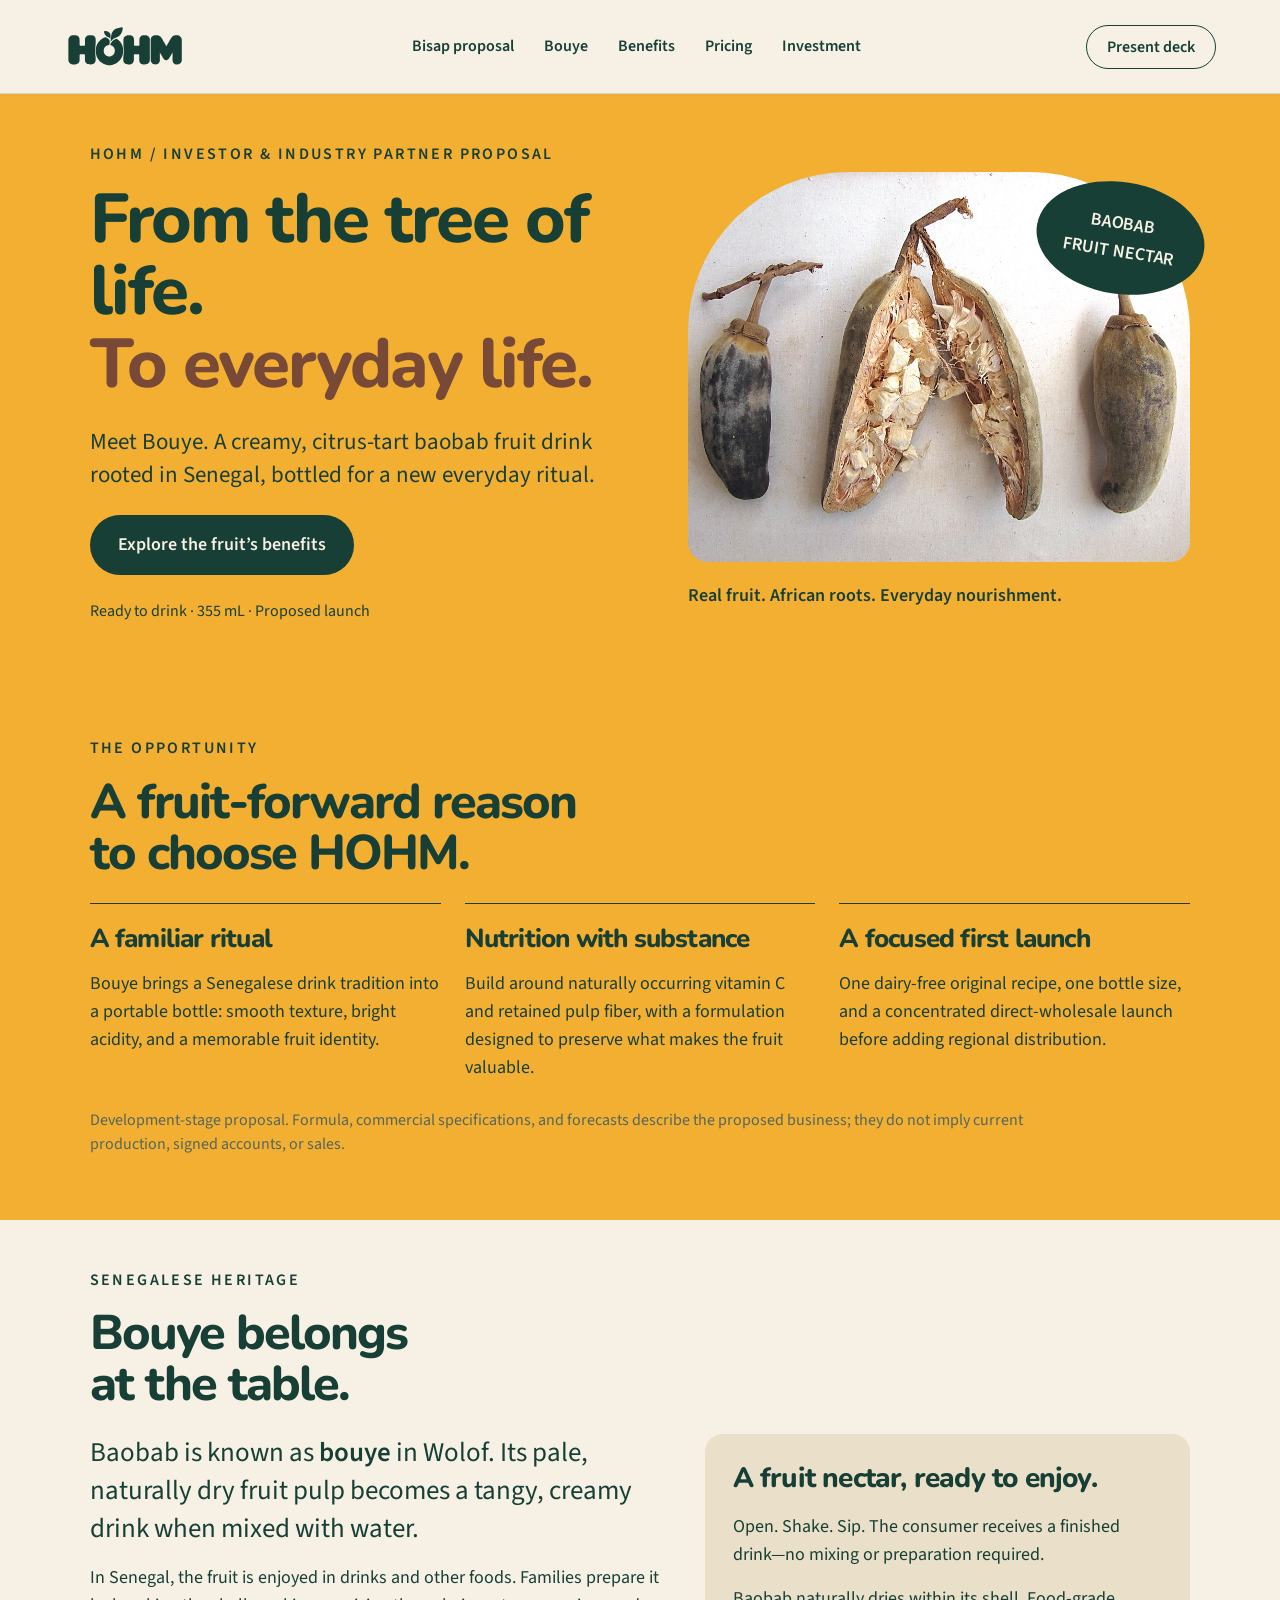
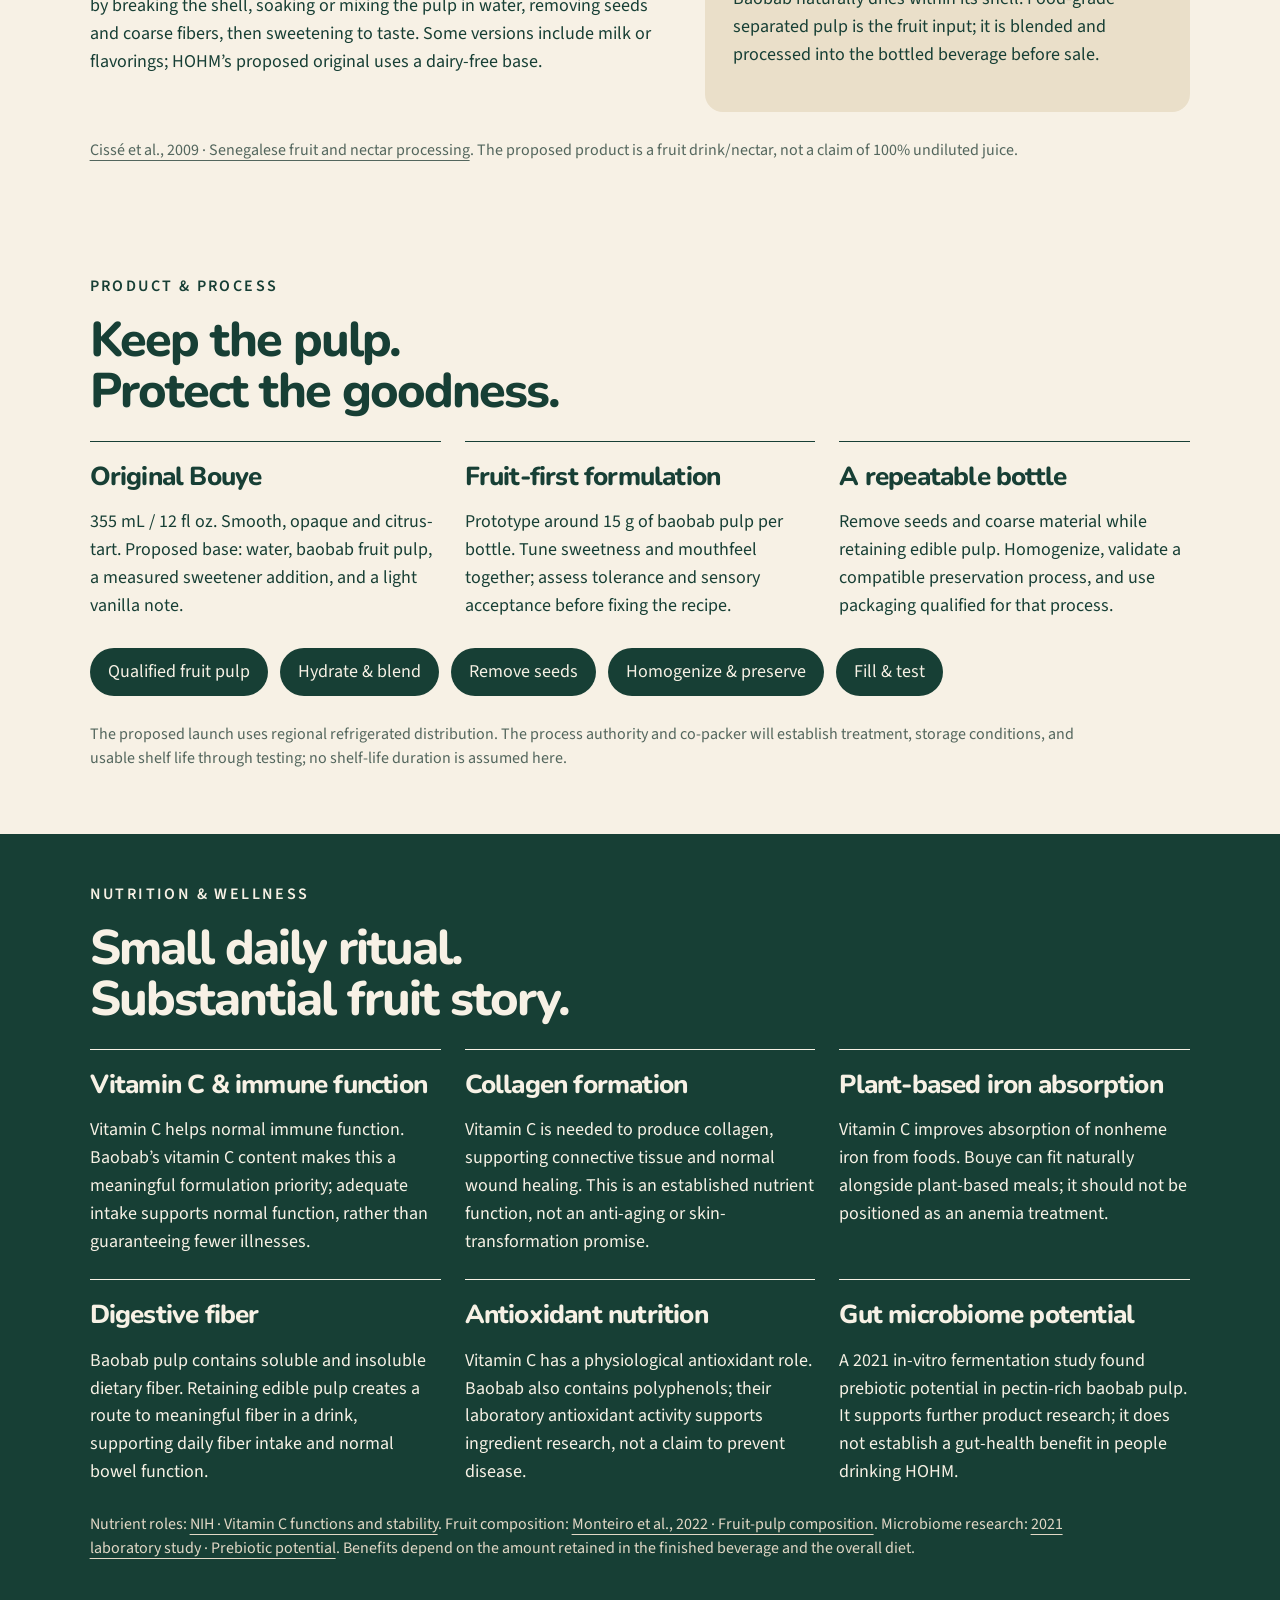
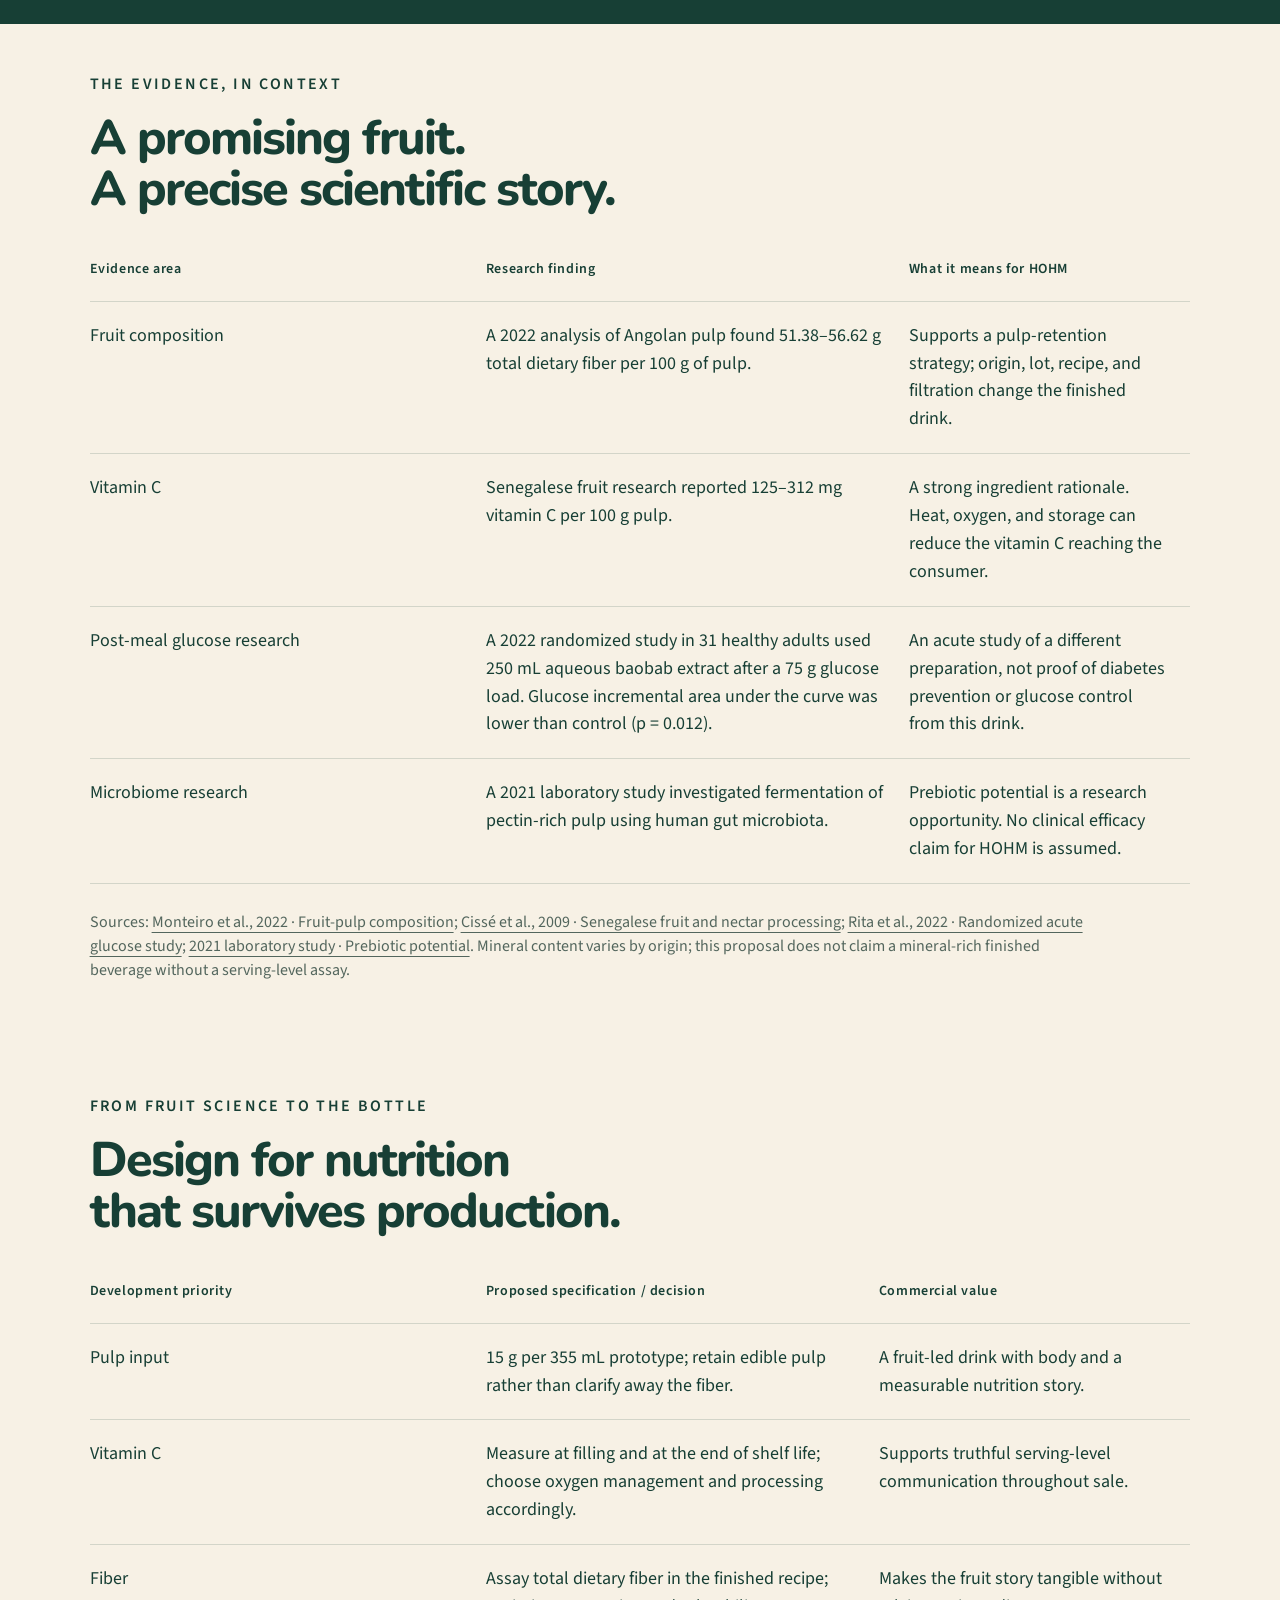
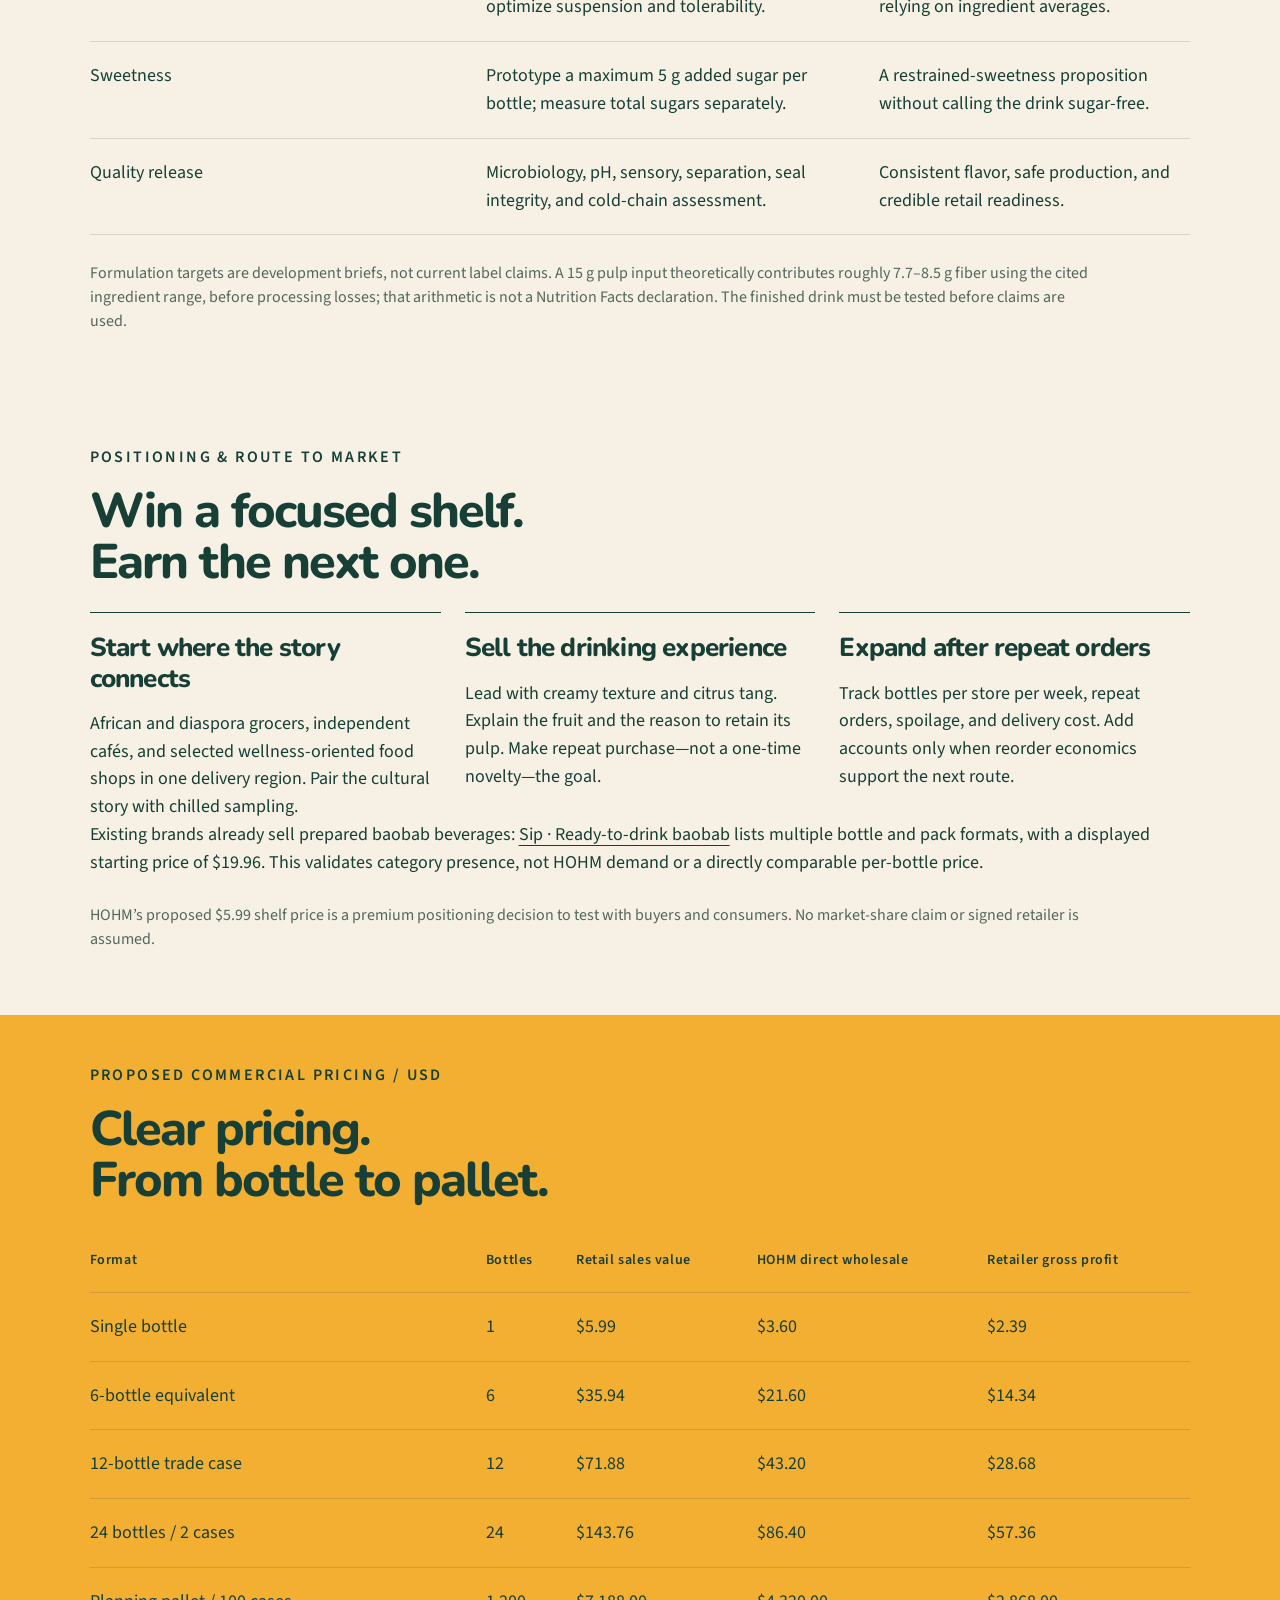
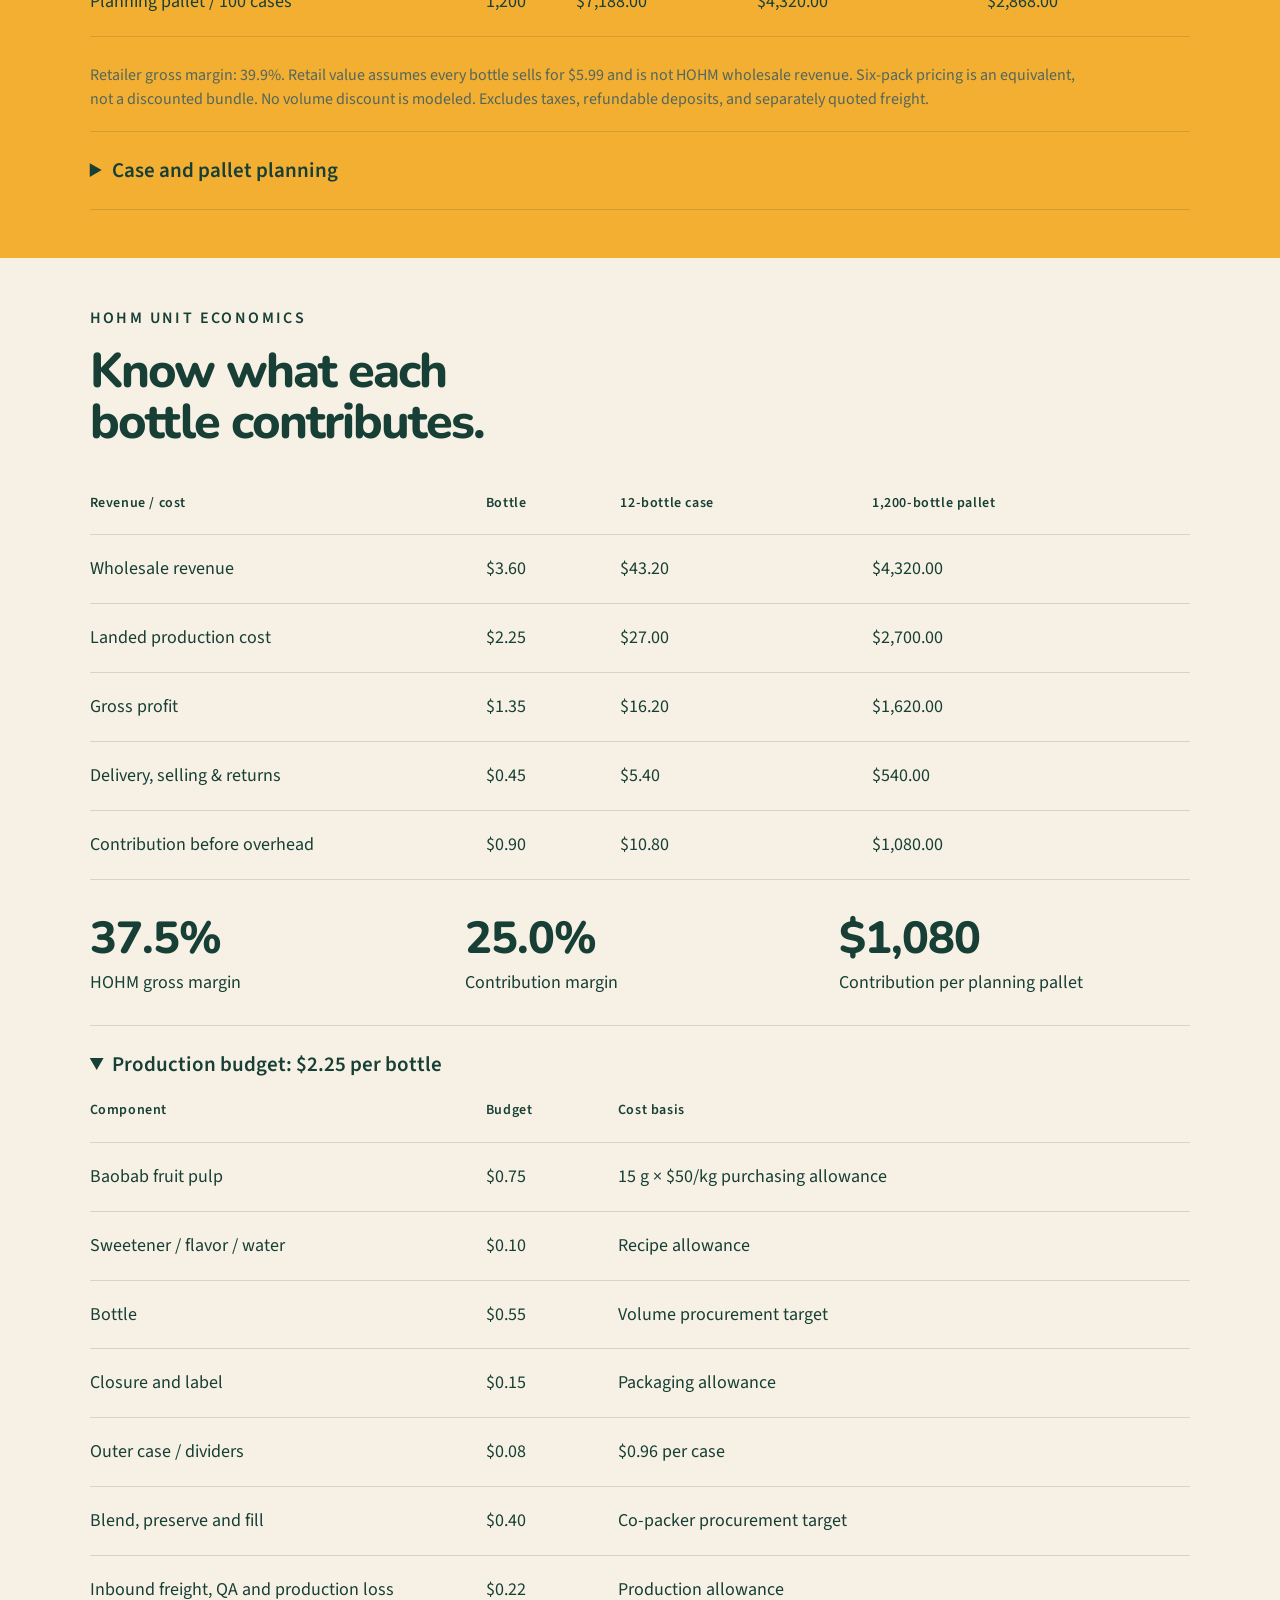
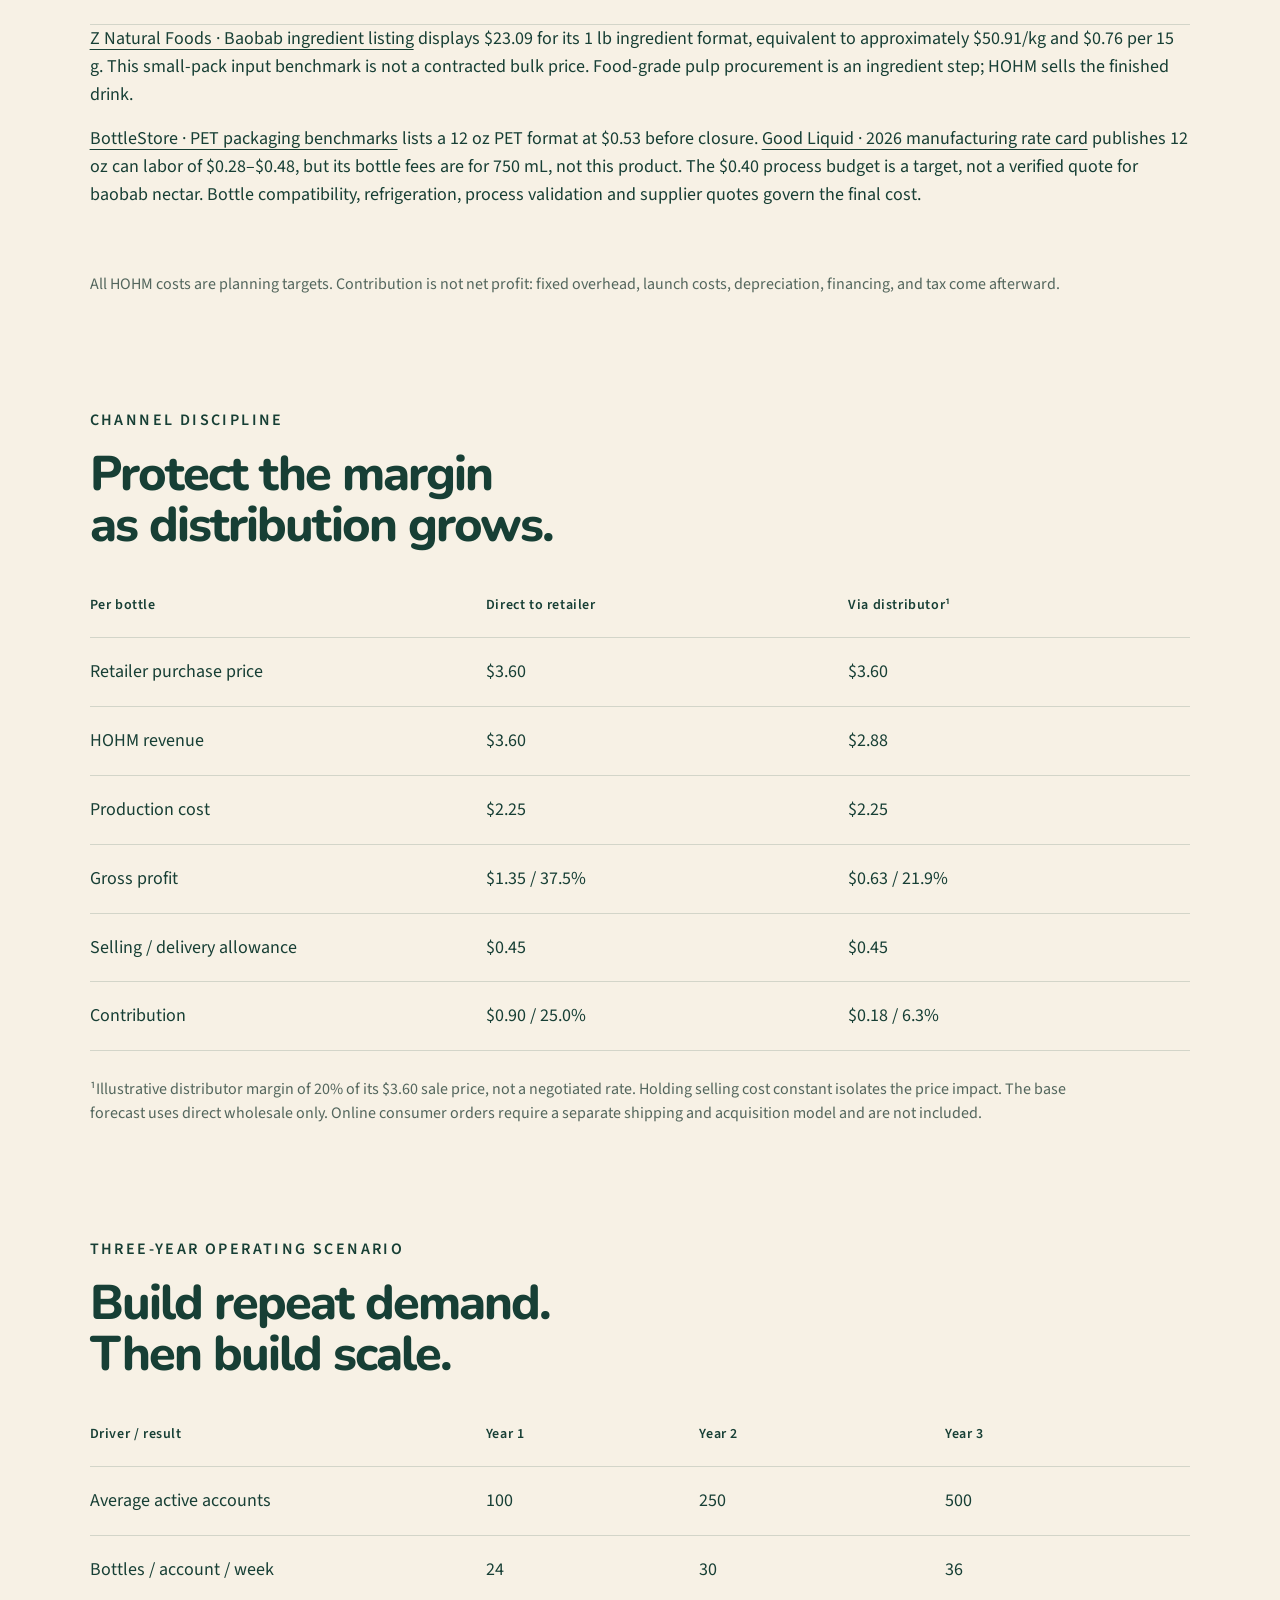
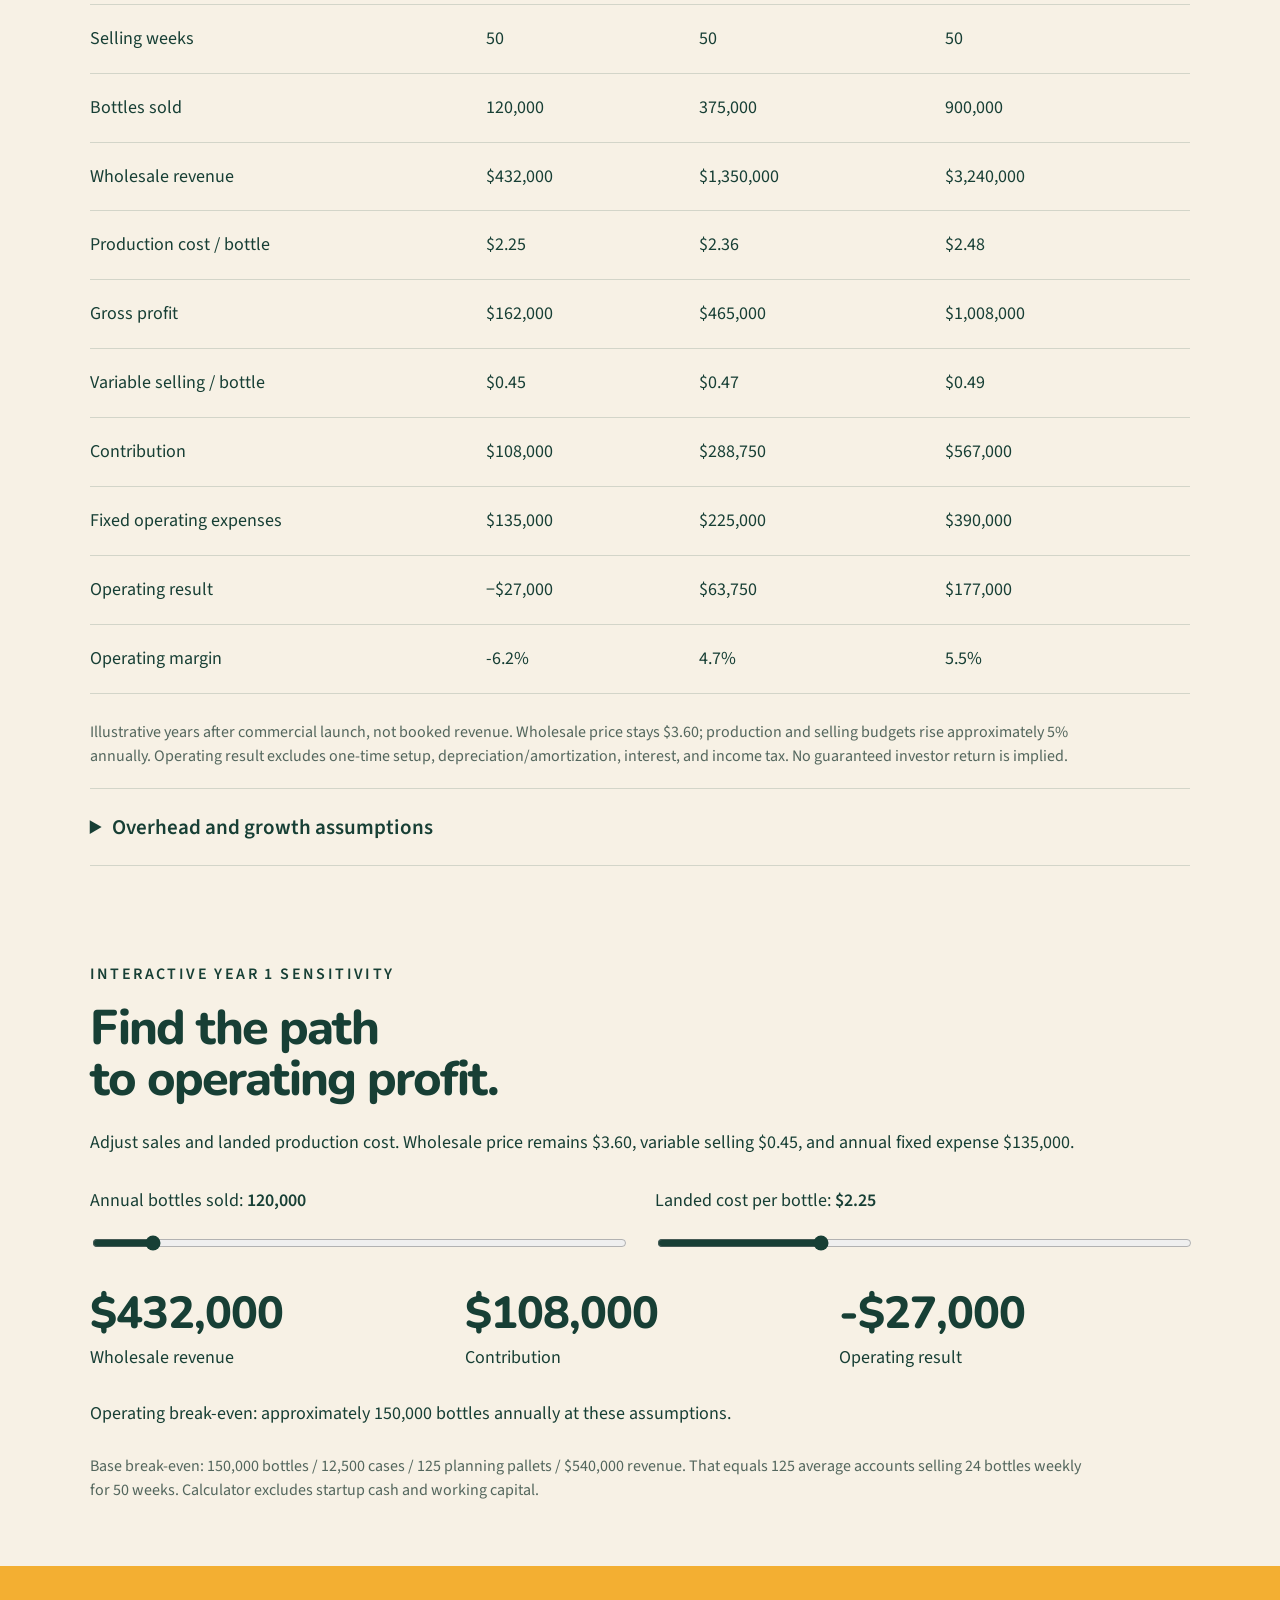
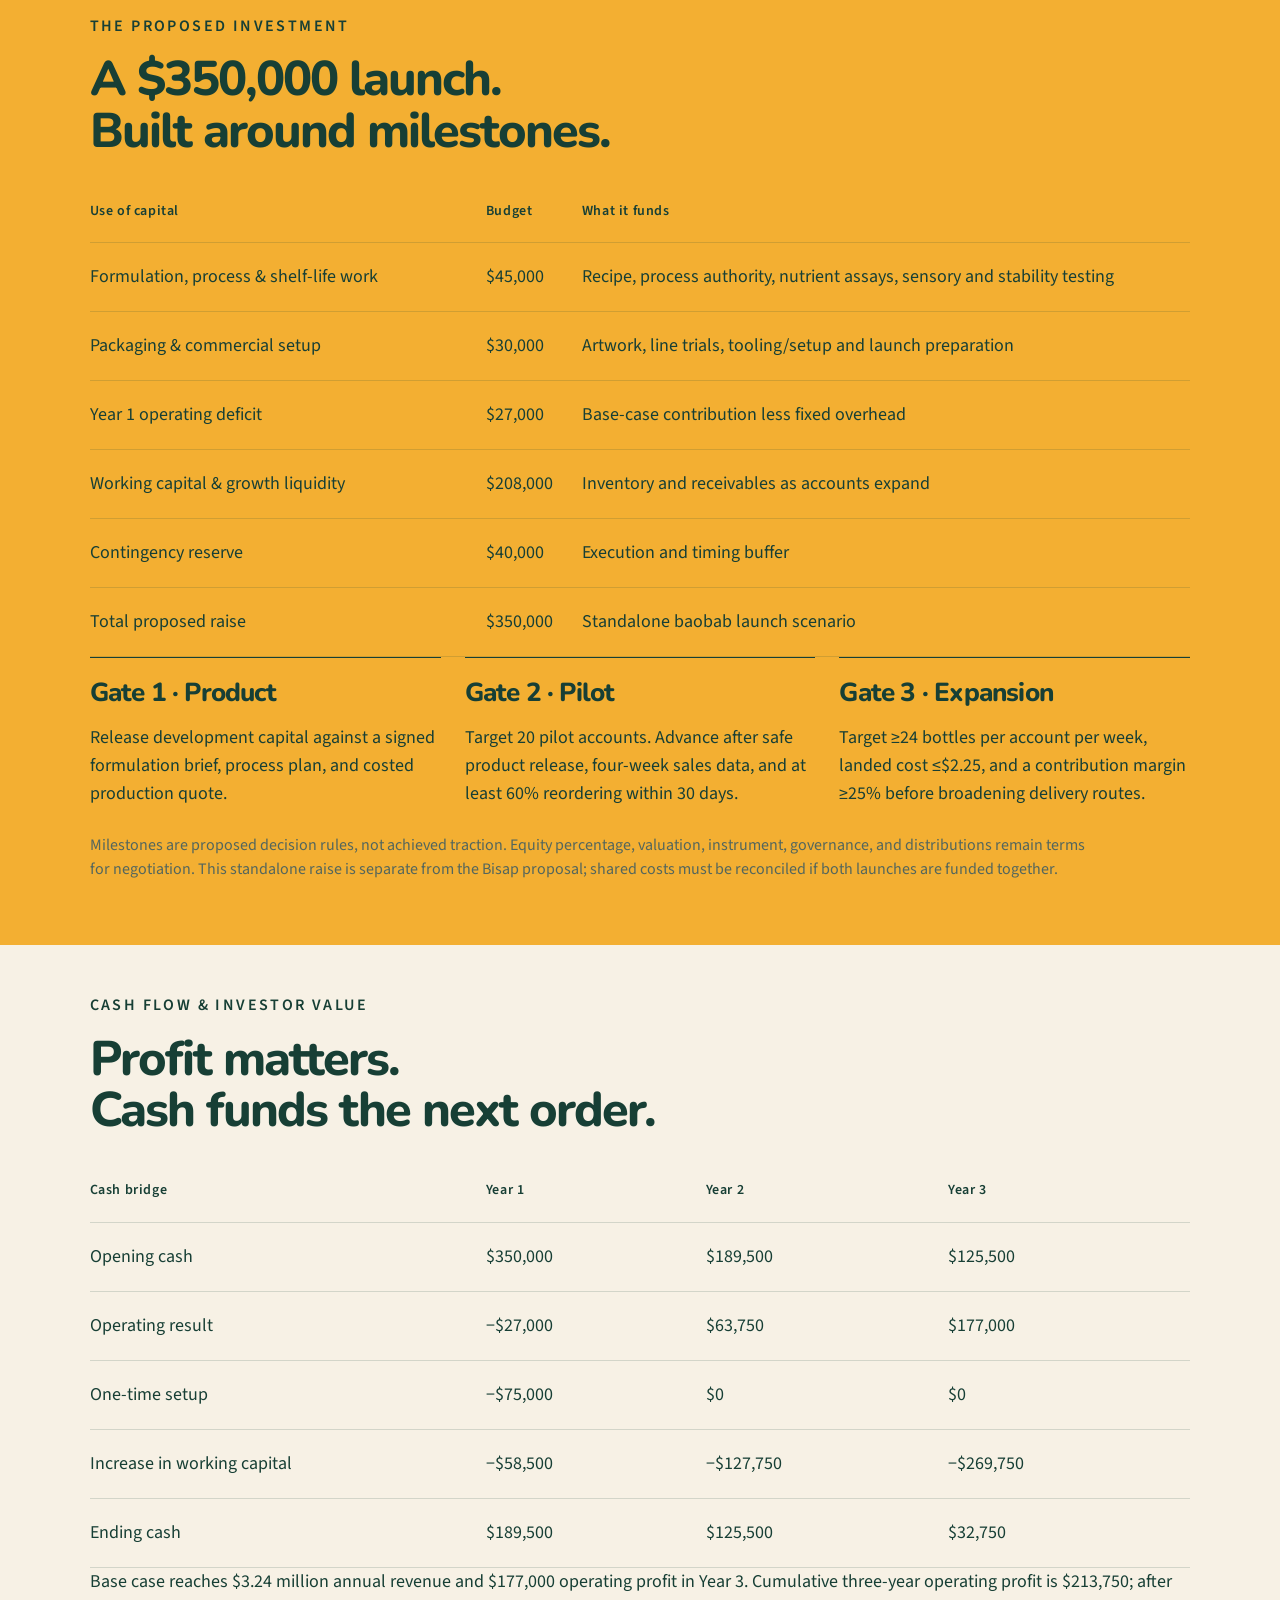
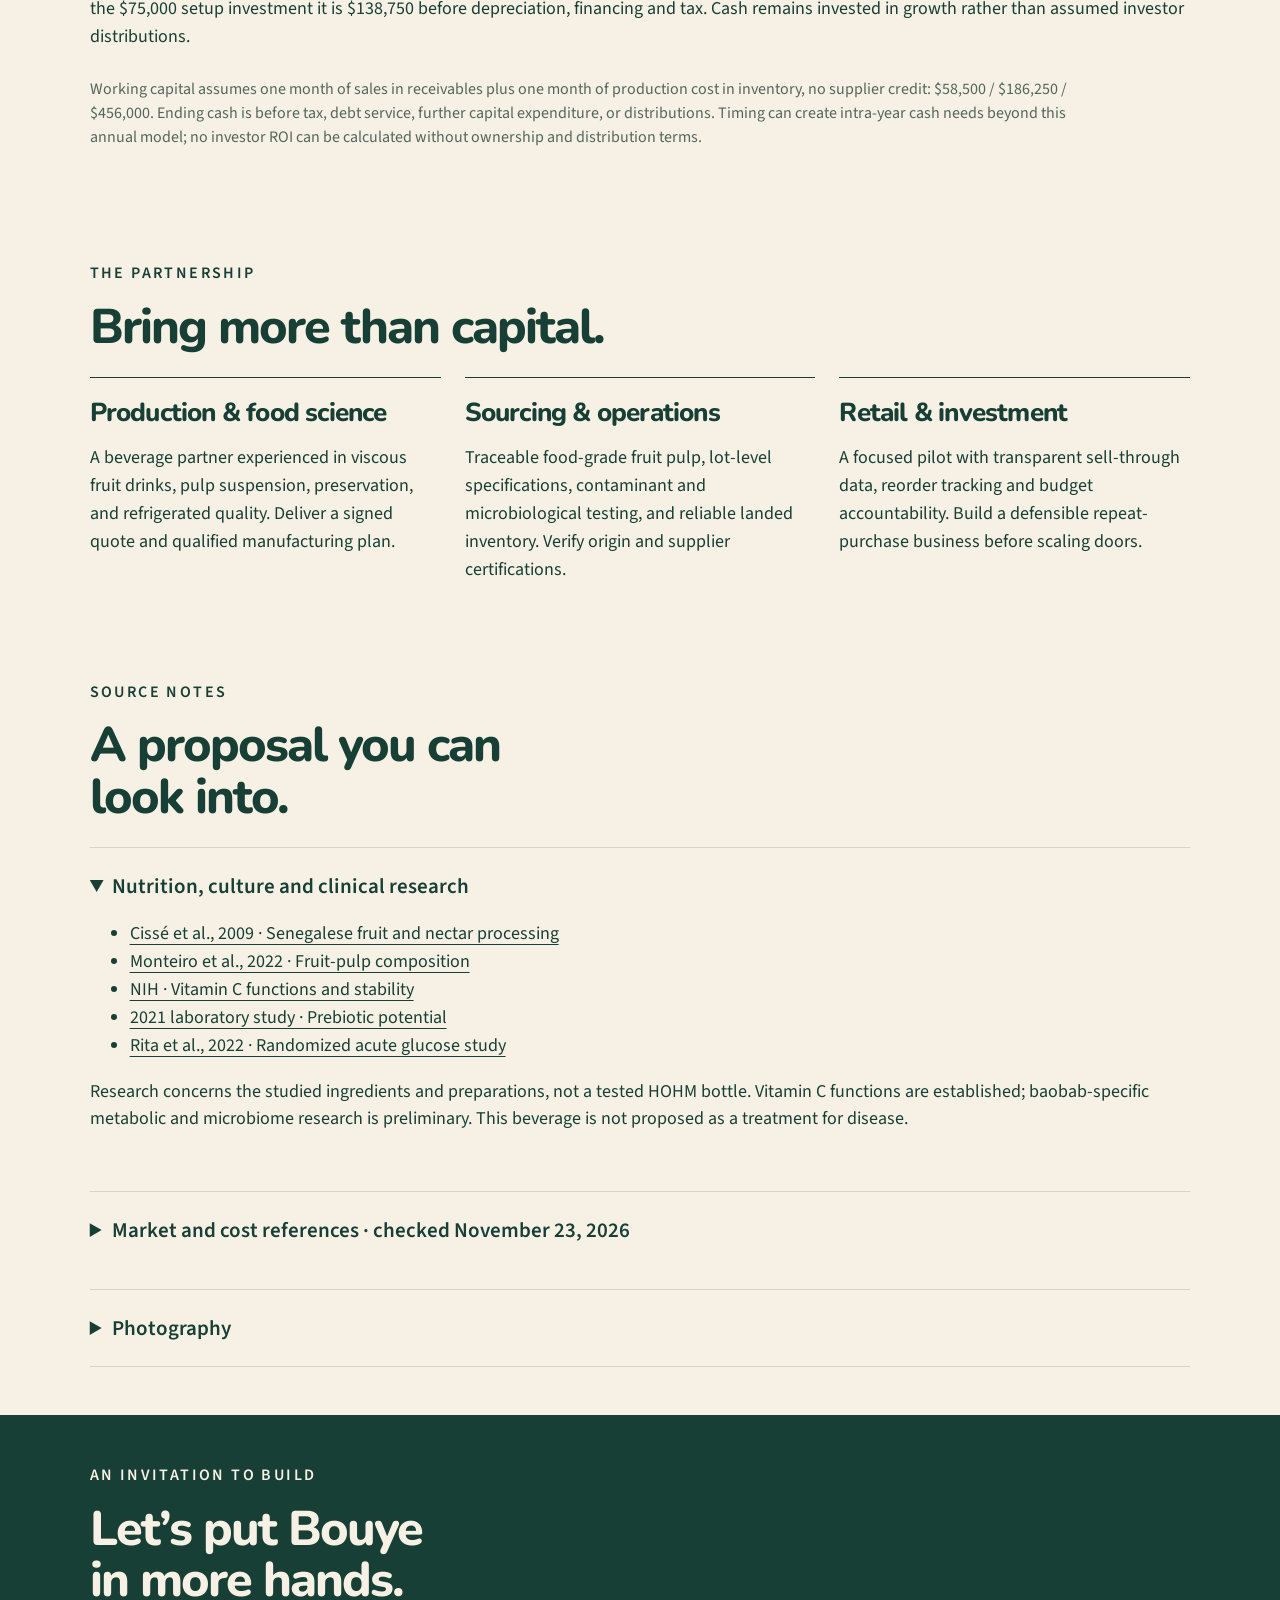
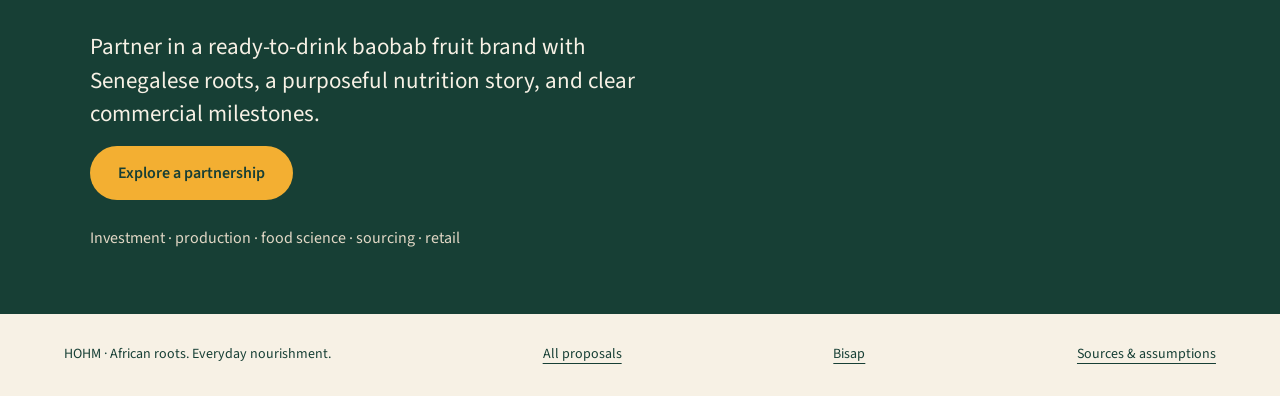
==== baobab/index.html @ 6e5f61d3 "Move Bisap to its own route and add Bouye baobab drink investment proposal" ====
<!doctype html><html lang="en"><head><meta charset="utf-8"><meta name="viewport" content="width=device-width,initial-scale=1"><title>HOHM Bouye — Baobab fruit drink investment proposal</title><meta name="description" content="HOHM Bouye: a ready-to-drink Senegalese baobab fruit nectar. Explore nutrition science, bottle and pallet pricing, and the investment opportunity."><link rel="canonical" href="https://hohm-ruby.vercel.app/baobab"><meta property="og:title" content="HOHM Bouye — From the tree of life, to everyday life."><meta property="og:description" content="A ready-to-drink baobab fruit proposal rooted in Senegal."><meta property="og:url" content="https://hohm-ruby.vercel.app/baobab"><meta name="theme-color" content="#173F35"><link rel="icon" href="/assets/icon.svg"><link rel="stylesheet" href="/style.css"><link rel="stylesheet" href="/baobab.css"><script defer src="/baobab/app.js"></script></head><body class="baobab"><a class="skip" href="#vision">Skip to proposal</a><header><a class="brand" href="/" aria-label="HOHM proposals"><img src="/assets/logo-forest.svg" alt="HOHM" width="122" height="54"></a><nav aria-label="Proposal chapters"><a href="/bisap">Bisap proposal</a><a href="#heritage">Bouye</a><a href="#nutrition">Benefits</a><a href="#economics">Pricing</a><a href="#capital">Investment</a></nav><button id="present" class="small-button" aria-pressed="false">Present deck</button></header><div class="progress" aria-hidden="true"><i></i></div><main><section id="home" class="chapter b-hero"><div><p class="eyebrow">HOHM / INVESTOR & INDUSTRY PARTNER PROPOSAL</p><h1>From the tree of life.<br><em>To everyday life.</em></h1><p class="lead">Meet Bouye. A creamy, citrus-tart baobab fruit drink rooted in Senegal, bottled for a new everyday ritual.</p><a class="button" href="#nutrition">Explore the fruit’s benefits</a><p class="hero-meta">Ready to drink · 355 mL · Proposed launch</p></div><div class="b-art"><img src="/assets/baobab-fruit.jpg" alt="Whole and opened baobab fruit revealing its naturally pale pulp" width="960" height="747"><div class="b-seal">BAOBAB<br>FRUIT NECTAR</div><p>Real fruit. African roots. Everyday nourishment.</p></div></section><section id="vision" class="chapter b-yellow"><p class="eyebrow">THE OPPORTUNITY</p><h2>A fruit-forward reason<br>to choose HOHM.</h2><div class="b-grid"><article><h3>A familiar ritual</h3><p>Bouye brings a Senegalese drink tradition into a portable bottle: smooth texture, bright acidity, and a memorable fruit identity.</p></article><article><h3>Nutrition with substance</h3><p>Build around naturally occurring vitamin C and retained pulp fiber, with a formulation designed to preserve what makes the fruit valuable.</p></article><article><h3>A focused first launch</h3><p>One dairy-free original recipe, one bottle size, and a concentrated direct-wholesale launch before adding regional distribution.</p></article></div><p class="note">Development-stage proposal. Formula, commercial specifications, and forecasts describe the proposed business; they do not imply current production, signed accounts, or sales.</p></section><section id="heritage" class="chapter "><p class="eyebrow">SENEGALESE HERITAGE</p><h2>Bouye belongs<br>at the table.</h2><div class="b-two"><div><p class="large">Baobab is known as <strong>bouye</strong> in Wolof. Its pale, naturally dry fruit pulp becomes a tangy, creamy drink when mixed with water.</p><p>In Senegal, the fruit is enjoyed in drinks and other foods. Families prepare it by breaking the shell, soaking or mixing the pulp in water, removing seeds and coarse fibers, then sweetening to taste. Some versions include milk or flavorings; HOHM’s proposed original uses a dairy-free base.</p></div><div class="b-panel"><h3>A fruit nectar, ready to enjoy.</h3><p>Open. Shake. Sip. The consumer receives a finished drink—no mixing or preparation required.</p><p>Baobab naturally dries within its shell. Food-grade separated pulp is the fruit input; it is blended and processed into the bottled beverage before sale.</p></div></div><p class="note"><a href="https://www.cambridge.org/core/journals/fruits/article/abs/caracterisation-du-fruit-du-baobab-et-etude-de-sa-transformation-en-nectar/C3FF0FBFE6EB9239A1A8F83208399566" target="_blank" rel="noopener">Cissé et al., 2009 · Senegalese fruit and nectar processing</a>. The proposed product is a fruit drink/nectar, not a claim of 100% undiluted juice.</p></section><section id="products" class="chapter "><p class="eyebrow">PRODUCT & PROCESS</p><h2>Keep the pulp.<br>Protect the goodness.</h2><div class="b-grid"><article><h3>Original Bouye</h3><p>355 mL / 12 fl oz. Smooth, opaque and citrus-tart. Proposed base: water, baobab fruit pulp, a measured sweetener addition, and a light vanilla note.</p></article><article><h3>Fruit-first formulation</h3><p>Prototype around 15 g of baobab pulp per bottle. Tune sweetness and mouthfeel together; assess tolerance and sensory acceptance before fixing the recipe.</p></article><article><h3>A repeatable bottle</h3><p>Remove seeds and coarse material while retaining edible pulp. Homogenize, validate a compatible preservation process, and use packaging qualified for that process.</p></article></div><div class="b-process"><span>Qualified fruit pulp</span><span>Hydrate & blend</span><span>Remove seeds</span><span>Homogenize & preserve</span><span>Fill & test</span></div><p class="note">The proposed launch uses regional refrigerated distribution. The process authority and co-packer will establish treatment, storage conditions, and usable shelf life through testing; no shelf-life duration is assumed here.</p></section><section id="nutrition" class="chapter b-green"><p class="eyebrow">NUTRITION & WELLNESS</p><h2>Small daily ritual.<br>Substantial fruit story.</h2><div class="b-grid"><article><h3>Vitamin C & immune function</h3><p>Vitamin C helps normal immune function. Baobab’s vitamin C content makes this a meaningful formulation priority; adequate intake supports normal function, rather than guaranteeing fewer illnesses.</p></article><article><h3>Collagen formation</h3><p>Vitamin C is needed to produce collagen, supporting connective tissue and normal wound healing. This is an established nutrient function, not an anti-aging or skin-transformation promise.</p></article><article><h3>Plant-based iron absorption</h3><p>Vitamin C improves absorption of nonheme iron from foods. Bouye can fit naturally alongside plant-based meals; it should not be positioned as an anemia treatment.</p></article><article><h3>Digestive fiber</h3><p>Baobab pulp contains soluble and insoluble dietary fiber. Retaining edible pulp creates a route to meaningful fiber in a drink, supporting daily fiber intake and normal bowel function.</p></article><article><h3>Antioxidant nutrition</h3><p>Vitamin C has a physiological antioxidant role. Baobab also contains polyphenols; their laboratory antioxidant activity supports ingredient research, not a claim to prevent disease.</p></article><article><h3>Gut microbiome potential</h3><p>A 2021 in-vitro fermentation study found prebiotic potential in pectin-rich baobab pulp. It supports further product research; it does not establish a gut-health benefit in people drinking HOHM.</p></article></div><p class="note">Nutrient roles: <a href="https://ods.od.nih.gov/factsheets/VitaminC-HealthProfessional/" target="_blank" rel="noopener">NIH · Vitamin C functions and stability</a>. Fruit composition: <a href="https://www.mdpi.com/2223-7747/11/17/2272" target="_blank" rel="noopener">Monteiro et al., 2022 · Fruit-pulp composition</a>. Microbiome research: <a href="https://www.mdpi.com/2076-2607/9/9/1981" target="_blank" rel="noopener">2021 laboratory study · Prebiotic potential</a>. Benefits depend on the amount retained in the finished beverage and the overall diet.</p></section><section id="evidence" class="chapter "><p class="eyebrow">THE EVIDENCE, IN CONTEXT</p><h2>A promising fruit.<br>A precise scientific story.</h2><div class="table-scroll"><table><thead><tr><th>Evidence area</th><th>Research finding</th><th>What it means for HOHM</th></tr></thead><tbody><tr><td>Fruit composition</td><td>A 2022 analysis of Angolan pulp found 51.38–56.62 g total dietary fiber per 100 g of pulp.</td><td>Supports a pulp-retention strategy; origin, lot, recipe, and filtration change the finished drink.</td></tr><tr><td>Vitamin C</td><td>Senegalese fruit research reported 125–312 mg vitamin C per 100 g pulp.</td><td>A strong ingredient rationale. Heat, oxygen, and storage can reduce the vitamin C reaching the consumer.</td></tr><tr><td>Post-meal glucose research</td><td>A 2022 randomized study in 31 healthy adults used 250 mL aqueous baobab extract after a 75 g glucose load. Glucose incremental area under the curve was lower than control (p = 0.012).</td><td>An acute study of a different preparation, not proof of diabetes prevention or glucose control from this drink.</td></tr><tr><td>Microbiome research</td><td>A 2021 laboratory study investigated fermentation of pectin-rich pulp using human gut microbiota.</td><td>Prebiotic potential is a research opportunity. No clinical efficacy claim for HOHM is assumed.</td></tr></tbody></table></div><p class="note">Sources: <a href="https://www.mdpi.com/2223-7747/11/17/2272" target="_blank" rel="noopener">Monteiro et al., 2022 · Fruit-pulp composition</a>; <a href="https://www.cambridge.org/core/journals/fruits/article/abs/caracterisation-du-fruit-du-baobab-et-etude-de-sa-transformation-en-nectar/C3FF0FBFE6EB9239A1A8F83208399566" target="_blank" rel="noopener">Cissé et al., 2009 · Senegalese fruit and nectar processing</a>; <a href="https://www.mdpi.com/2072-6643/14/2/398" target="_blank" rel="noopener">Rita et al., 2022 · Randomized acute glucose study</a>; <a href="https://www.mdpi.com/2076-2607/9/9/1981" target="_blank" rel="noopener">2021 laboratory study · Prebiotic potential</a>. Mineral content varies by origin; this proposal does not claim a mineral-rich finished beverage without a serving-level assay.</p></section><section id="formulation" class="chapter "><p class="eyebrow">FROM FRUIT SCIENCE TO THE BOTTLE</p><h2>Design for nutrition<br>that survives production.</h2><div class="table-scroll"><table><thead><tr><th>Development priority</th><th>Proposed specification / decision</th><th>Commercial value</th></tr></thead><tbody><tr><td>Pulp input</td><td>15 g per 355 mL prototype; retain edible pulp rather than clarify away the fiber.</td><td>A fruit-led drink with body and a measurable nutrition story.</td></tr><tr><td>Vitamin C</td><td>Measure at filling and at the end of shelf life; choose oxygen management and processing accordingly.</td><td>Supports truthful serving-level communication throughout sale.</td></tr><tr><td>Fiber</td><td>Assay total dietary fiber in the finished recipe; optimize suspension and tolerability.</td><td>Makes the fruit story tangible without relying on ingredient averages.</td></tr><tr><td>Sweetness</td><td>Prototype a maximum 5 g added sugar per bottle; measure total sugars separately.</td><td>A restrained-sweetness proposition without calling the drink sugar-free.</td></tr><tr><td>Quality release</td><td>Microbiology, pH, sensory, separation, seal integrity, and cold-chain assessment.</td><td>Consistent flavor, safe production, and credible retail readiness.</td></tr></tbody></table></div><p class="note">Formulation targets are development briefs, not current label claims. A 15 g pulp input theoretically contributes roughly 7.7–8.5 g fiber using the cited ingredient range, before processing losses; that arithmetic is not a Nutrition Facts declaration. The finished drink must be tested before claims are used.</p></section><section id="market" class="chapter "><p class="eyebrow">POSITIONING & ROUTE TO MARKET</p><h2>Win a focused shelf.<br>Earn the next one.</h2><div class="b-grid"><article><h3>Start where the story connects</h3><p>African and diaspora grocers, independent cafés, and selected wellness-oriented food shops in one delivery region. Pair the cultural story with chilled sampling.</p></article><article><h3>Sell the drinking experience</h3><p>Lead with creamy texture and citrus tang. Explain the fruit and the reason to retain its pulp. Make repeat purchase—not a one-time novelty—the goal.</p></article><article><h3>Expand after repeat orders</h3><p>Track bottles per store per week, repeat orders, spoilage, and delivery cost. Add accounts only when reorder economics support the next route.</p></article></div><p>Existing brands already sell prepared baobab beverages: <a href="https://www.sipbevs.com/product-page/baobab" target="_blank" rel="noopener">Sip · Ready-to-drink baobab</a> lists multiple bottle and pack formats, with a displayed starting price of $19.96. This validates category presence, not HOHM demand or a directly comparable per-bottle price.</p><p class="note">HOHM’s proposed $5.99 shelf price is a premium positioning decision to test with buyers and consumers. No market-share claim or signed retailer is assumed.</p></section><section id="economics" class="chapter b-yellow"><p class="eyebrow">PROPOSED COMMERCIAL PRICING / USD</p><h2>Clear pricing.<br>From bottle to pallet.</h2><div class="table-scroll"><table><thead><tr><th>Format</th><th>Bottles</th><th>Retail sales value</th><th>HOHM direct wholesale</th><th>Retailer gross profit</th></tr></thead><tbody><tr><td>Single bottle</td><td>1</td><td>$5.99</td><td>$3.60</td><td>$2.39</td></tr><tr><td>6-bottle equivalent</td><td>6</td><td>$35.94</td><td>$21.60</td><td>$14.34</td></tr><tr><td>12-bottle trade case</td><td>12</td><td>$71.88</td><td>$43.20</td><td>$28.68</td></tr><tr><td>24 bottles / 2 cases</td><td>24</td><td>$143.76</td><td>$86.40</td><td>$57.36</td></tr><tr><td>Planning pallet / 100 cases</td><td>1,200</td><td>$7,188.00</td><td>$4,320.00</td><td>$2,868.00</td></tr></tbody></table></div><p class="note">Retailer gross margin: 39.9%. Retail value assumes every bottle sells for $5.99 and is not HOHM wholesale revenue. Six-pack pricing is an equivalent, not a discounted bundle. No volume discount is modeled. Excludes taxes, refundable deposits, and separately quoted freight.</p><details><summary>Case and pallet planning</summary><div class="details-body"><p>12 bottles per case. Planning pallet: 100 cases / 1,200 bottles / 426 liters. A 48 × 40 inch pallet with 20 cases per layer and five layers is a logistics assumption, subject to case dimensions, stacking, loaded weight, and carrier limits. Juice alone is approximately 426 kg at a 1 kg/L planning density, before packaging. Proposed opening trade order: one case.</p></div></details></section><section id="costs" class="chapter "><p class="eyebrow">HOHM UNIT ECONOMICS</p><h2>Know what each<br>bottle contributes.</h2><div class="table-scroll"><table><thead><tr><th>Revenue / cost</th><th>Bottle</th><th>12-bottle case</th><th>1,200-bottle pallet</th></tr></thead><tbody><tr><td>Wholesale revenue</td><td>$3.60</td><td>$43.20</td><td>$4,320.00</td></tr><tr><td>Landed production cost</td><td>$2.25</td><td>$27.00</td><td>$2,700.00</td></tr><tr><td>Gross profit</td><td>$1.35</td><td>$16.20</td><td>$1,620.00</td></tr><tr><td>Delivery, selling & returns</td><td>$0.45</td><td>$5.40</td><td>$540.00</td></tr><tr><td>Contribution before overhead</td><td>$0.90</td><td>$10.80</td><td>$1,080.00</td></tr></tbody></table></div><div class="b-stats"><div><strong>37.5%</strong><span>HOHM gross margin</span></div><div><strong>25.0%</strong><span>Contribution margin</span></div><div><strong>$1,080</strong><span>Contribution per planning pallet</span></div></div><details open><summary>Production budget: $2.25 per bottle</summary><div class="details-body"><div class="table-scroll"><table><thead><tr><th>Component</th><th>Budget</th><th>Cost basis</th></tr></thead><tbody><tr><td>Baobab fruit pulp</td><td>$0.75</td><td>15 g × $50/kg purchasing allowance</td></tr><tr><td>Sweetener / flavor / water</td><td>$0.10</td><td>Recipe allowance</td></tr><tr><td>Bottle</td><td>$0.55</td><td>Volume procurement target</td></tr><tr><td>Closure and label</td><td>$0.15</td><td>Packaging allowance</td></tr><tr><td>Outer case / dividers</td><td>$0.08</td><td>$0.96 per case</td></tr><tr><td>Blend, preserve and fill</td><td>$0.40</td><td>Co-packer procurement target</td></tr><tr><td>Inbound freight, QA and production loss</td><td>$0.22</td><td>Production allowance</td></tr></tbody></table></div><p><a href="https://www.znaturalfoods.com/products/baobab-fruit-powder-organic" target="_blank" rel="noopener">Z Natural Foods · Baobab ingredient listing</a> displays $23.09 for its 1 lb ingredient format, equivalent to approximately $50.91/kg and $0.76 per 15 g. This small-pack input benchmark is not a contracted bulk price. Food-grade pulp procurement is an ingredient step; HOHM sells the finished drink.</p><p><a href="https://www.bottlestore.com/plastic-containers/food-beverage/dairy-plastic-bottles.html" target="_blank" rel="noopener">BottleStore · PET packaging benchmarks</a> lists a 12 oz PET format at $0.53 before closure. <a href="https://www.goodliquidbevco.com/" target="_blank" rel="noopener">Good Liquid · 2026 manufacturing rate card</a> publishes 12 oz can labor of $0.28–$0.48, but its bottle fees are for 750 mL, not this product. The $0.40 process budget is a target, not a verified quote for baobab nectar. Bottle compatibility, refrigeration, process validation and supplier quotes govern the final cost.</p></div></details><p class="note">All HOHM costs are planning targets. Contribution is not net profit: fixed overhead, launch costs, depreciation, financing, and tax come afterward.</p></section><section id="channels" class="chapter "><p class="eyebrow">CHANNEL DISCIPLINE</p><h2>Protect the margin<br>as distribution grows.</h2><div class="table-scroll"><table><thead><tr><th>Per bottle</th><th>Direct to retailer</th><th>Via distributor¹</th></tr></thead><tbody><tr><td>Retailer purchase price</td><td>$3.60</td><td>$3.60</td></tr><tr><td>HOHM revenue</td><td>$3.60</td><td>$2.88</td></tr><tr><td>Production cost</td><td>$2.25</td><td>$2.25</td></tr><tr><td>Gross profit</td><td>$1.35 / 37.5%</td><td>$0.63 / 21.9%</td></tr><tr><td>Selling / delivery allowance</td><td>$0.45</td><td>$0.45</td></tr><tr><td>Contribution</td><td>$0.90 / 25.0%</td><td>$0.18 / 6.3%</td></tr></tbody></table></div><p class="note">¹Illustrative distributor margin of 20% of its $3.60 sale price, not a negotiated rate. Holding selling cost constant isolates the price impact. The base forecast uses direct wholesale only. Online consumer orders require a separate shipping and acquisition model and are not included.</p></section><section id="growth" class="chapter "><p class="eyebrow">THREE-YEAR OPERATING SCENARIO</p><h2>Build repeat demand.<br>Then build scale.</h2><div class="table-scroll"><table><thead><tr><th>Driver / result</th><th>Year 1</th><th>Year 2</th><th>Year 3</th></tr></thead><tbody><tr><td>Average active accounts</td><td>100</td><td>250</td><td>500</td></tr><tr><td>Bottles / account / week</td><td>24</td><td>30</td><td>36</td></tr><tr><td>Selling weeks</td><td>50</td><td>50</td><td>50</td></tr><tr><td>Bottles sold</td><td>120,000</td><td>375,000</td><td>900,000</td></tr><tr><td>Wholesale revenue</td><td>$432,000</td><td>$1,350,000</td><td>$3,240,000</td></tr><tr><td>Production cost / bottle</td><td>$2.25</td><td>$2.36</td><td>$2.48</td></tr><tr><td>Gross profit</td><td>$162,000</td><td>$465,000</td><td>$1,008,000</td></tr><tr><td>Variable selling / bottle</td><td>$0.45</td><td>$0.47</td><td>$0.49</td></tr><tr><td>Contribution</td><td>$108,000</td><td>$288,750</td><td>$567,000</td></tr><tr><td>Fixed operating expenses</td><td>$135,000</td><td>$225,000</td><td>$390,000</td></tr><tr><td>Operating result</td><td>−$27,000</td><td>$63,750</td><td>$177,000</td></tr><tr><td>Operating margin</td><td>-6.2%</td><td>4.7%</td><td>5.5%</td></tr></tbody></table></div><p class="note">Illustrative years after commercial launch, not booked revenue. Wholesale price stays $3.60; production and selling budgets rise approximately 5% annually. Operating result excludes one-time setup, depreciation/amortization, interest, and income tax. No guaranteed investor return is implied.</p><details><summary>Overhead and growth assumptions</summary><div class="details-body"><p>People/admin, sales/marketing, facilities/services: Year 1 $80k / $30k / $25k; Year 2 $130k / $60k / $35k; Year 3 $230k / $105k / $55k. Account figures are annual averages, not year-end totals. Cases sold: 10,000 / 31,250 / 75,000; planning pallet equivalents: 100 / 312.5 / 750.</p></div></details></section><section id="scenario" class="chapter "><p class="eyebrow">INTERACTIVE YEAR 1 SENSITIVITY</p><h2>Find the path<br>to operating profit.</h2><p>Adjust sales and landed production cost. Wholesale price remains $3.60, variable selling $0.45, and annual fixed expense $135,000.</p><div class="b-sliders"><label>Annual bottles sold: <strong id="volume-label"></strong><input id="volume" type="range" min="30000" max="900000" step="5000" value="120000"></label><label>Landed cost per bottle: <strong id="cost-label"></strong><input id="cost" type="range" min="1.50" max="4.00" step=".05" value="2.25"></label></div><div class="b-stats"><div><strong id="revenue"></strong><span>Wholesale revenue</span></div><div><strong id="contribution"></strong><span>Contribution</span></div><div><strong id="profit"></strong><span>Operating result</span></div></div><p id="breakeven" aria-live="polite"></p><p class="note">Base break-even: 150,000 bottles / 12,500 cases / 125 planning pallets / $540,000 revenue. That equals 125 average accounts selling 24 bottles weekly for 50 weeks. Calculator excludes startup cash and working capital.</p></section><section id="capital" class="chapter b-yellow"><p class="eyebrow">THE PROPOSED INVESTMENT</p><h2>A $350,000 launch.<br>Built around milestones.</h2><div class="table-scroll"><table><thead><tr><th>Use of capital</th><th>Budget</th><th>What it funds</th></tr></thead><tbody><tr><td>Formulation, process & shelf-life work</td><td>$45,000</td><td>Recipe, process authority, nutrient assays, sensory and stability testing</td></tr><tr><td>Packaging & commercial setup</td><td>$30,000</td><td>Artwork, line trials, tooling/setup and launch preparation</td></tr><tr><td>Year 1 operating deficit</td><td>$27,000</td><td>Base-case contribution less fixed overhead</td></tr><tr><td>Working capital & growth liquidity</td><td>$208,000</td><td>Inventory and receivables as accounts expand</td></tr><tr><td>Contingency reserve</td><td>$40,000</td><td>Execution and timing buffer</td></tr><tr><td>Total proposed raise</td><td>$350,000</td><td>Standalone baobab launch scenario</td></tr></tbody></table></div><div class="b-grid"><article><h3>Gate 1 · Product</h3><p>Release development capital against a signed formulation brief, process plan, and costed production quote.</p></article><article><h3>Gate 2 · Pilot</h3><p>Target 20 pilot accounts. Advance after safe product release, four-week sales data, and at least 60% reordering within 30 days.</p></article><article><h3>Gate 3 · Expansion</h3><p>Target ≥24 bottles per account per week, landed cost ≤$2.25, and a contribution margin ≥25% before broadening delivery routes.</p></article></div><p class="note">Milestones are proposed decision rules, not achieved traction. Equity percentage, valuation, instrument, governance, and distributions remain terms for negotiation. This standalone raise is separate from the Bisap proposal; shared costs must be reconciled if both launches are funded together.</p></section><section id="cash" class="chapter "><p class="eyebrow">CASH FLOW & INVESTOR VALUE</p><h2>Profit matters.<br>Cash funds the next order.</h2><div class="table-scroll"><table><thead><tr><th>Cash bridge</th><th>Year 1</th><th>Year 2</th><th>Year 3</th></tr></thead><tbody><tr><td>Opening cash</td><td>$350,000</td><td>$189,500</td><td>$125,500</td></tr><tr><td>Operating result</td><td>−$27,000</td><td>$63,750</td><td>$177,000</td></tr><tr><td>One-time setup</td><td>−$75,000</td><td>$0</td><td>$0</td></tr><tr><td>Increase in working capital</td><td>−$58,500</td><td>−$127,750</td><td>−$269,750</td></tr><tr><td>Ending cash</td><td>$189,500</td><td>$125,500</td><td>$32,750</td></tr></tbody></table></div><p>Base case reaches $3.24 million annual revenue and $177,000 operating profit in Year 3. Cumulative three-year operating profit is $213,750; after the $75,000 setup investment it is $138,750 before depreciation, financing and tax. Cash remains invested in growth rather than assumed investor distributions.</p><p class="note">Working capital assumes one month of sales in receivables plus one month of production cost in inventory, no supplier credit: $58,500 / $186,250 / $456,000. Ending cash is before tax, debt service, further capital expenditure, or distributions. Timing can create intra-year cash needs beyond this annual model; no investor ROI can be calculated without ownership and distribution terms.</p></section><section id="partners" class="chapter "><p class="eyebrow">THE PARTNERSHIP</p><h2>Bring more than capital.</h2><div class="b-grid"><article><h3>Production & food science</h3><p>A beverage partner experienced in viscous fruit drinks, pulp suspension, preservation, and refrigerated quality. Deliver a signed quote and qualified manufacturing plan.</p></article><article><h3>Sourcing & operations</h3><p>Traceable food-grade fruit pulp, lot-level specifications, contaminant and microbiological testing, and reliable landed inventory. Verify origin and supplier certifications.</p></article><article><h3>Retail & investment</h3><p>A focused pilot with transparent sell-through data, reorder tracking and budget accountability. Build a defensible repeat-purchase business before scaling doors.</p></article></div></section><section id="appendix" class="chapter "><p class="eyebrow">SOURCE NOTES</p><h2>A proposal you can<br>look into.</h2><details open><summary>Nutrition, culture and clinical research</summary><div class="details-body"><ul><li><a href="https://www.cambridge.org/core/journals/fruits/article/abs/caracterisation-du-fruit-du-baobab-et-etude-de-sa-transformation-en-nectar/C3FF0FBFE6EB9239A1A8F83208399566" target="_blank" rel="noopener">Cissé et al., 2009 · Senegalese fruit and nectar processing</a></li><li><a href="https://www.mdpi.com/2223-7747/11/17/2272" target="_blank" rel="noopener">Monteiro et al., 2022 · Fruit-pulp composition</a></li><li><a href="https://ods.od.nih.gov/factsheets/VitaminC-HealthProfessional/" target="_blank" rel="noopener">NIH · Vitamin C functions and stability</a></li><li><a href="https://www.mdpi.com/2076-2607/9/9/1981" target="_blank" rel="noopener">2021 laboratory study · Prebiotic potential</a></li><li><a href="https://www.mdpi.com/2072-6643/14/2/398" target="_blank" rel="noopener">Rita et al., 2022 · Randomized acute glucose study</a></li></ul><p>Research concerns the studied ingredients and preparations, not a tested HOHM bottle. Vitamin C functions are established; baobab-specific metabolic and microbiome research is preliminary. This beverage is not proposed as a treatment for disease.</p></div></details><details><summary>Market and cost references · checked November 23, 2026</summary><div class="details-body"><ul><li><a href="https://www.znaturalfoods.com/products/baobab-fruit-powder-organic" target="_blank" rel="noopener">Z Natural Foods · Baobab ingredient listing</a></li><li><a href="https://www.sipbevs.com/product-page/baobab" target="_blank" rel="noopener">Sip · Ready-to-drink baobab</a></li><li><a href="https://www.bottlestore.com/plastic-containers/food-beverage/dairy-plastic-bottles.html" target="_blank" rel="noopener">BottleStore · PET packaging benchmarks</a></li><li><a href="https://www.goodliquidbevco.com/" target="_blank" rel="noopener">Good Liquid · 2026 manufacturing rate card</a></li></ul><p>Public listings are benchmarks, subject to change. The financial model is a proposed plan using disclosed assumptions, not supplier commitments or historical performance. The full calculation inputs are available in <a href="/baobab/financial-model.json">the financial model</a>.</p></div></details><details><summary>Photography</summary><div class="details-body"><p><a href="https://commons.wikimedia.org/wiki/File:Baobab_fruit,_mature,_split_detail_with_dry_pulp_-_Adansonia_digitata.jpg" target="_blank" rel="noopener">Baobab fruit, mature, split detail with dry pulp — Adansonia digitata</a> by T.K. Naliaka, <a href="https://creativecommons.org/licenses/by-sa/4.0/" target="_blank" rel="noopener">CC BY-SA 4.0</a>. Displayed with responsive cropping. Photo shows the fruit ingredient, not a finished HOHM product.</p></div></details></section><section id="partner" class="chapter b-green"><p class="eyebrow">AN INVITATION TO BUILD</p><h2>Let’s put Bouye<br>in more hands.</h2><p class="lead">Partner in a ready-to-drink baobab fruit brand with Senegalese roots, a purposeful nutrition story, and clear commercial milestones.</p><button class="button" id="discussion">Explore a partnership</button><p class="note">Investment · production · food science · sourcing · retail</p></section></main><footer><span>HOHM · African roots. Everyday nourishment.</span><a href="/">All proposals</a><a href="/bisap">Bisap</a><a href="#appendix">Sources & assumptions</a></footer><div class="deck-controls" hidden><button id="previous" aria-label="Previous chapter">Previous</button><span id="chapter-count" aria-live="polite"></span><button id="next" aria-label="Next chapter">Next</button><button id="exit">Exit</button></div><dialog id="partner-dialog"><button class="close">Close</button><p class="eyebrow">HOHM BOUYE</p><h2>Start the partnership conversation.</h2><p>Contact the person who shared this proposal to discuss the $350,000 standalone launch plan, production capabilities, pilot accounts, and investment terms.</p><button id="copy-brief" class="button">Copy discussion brief</button><p id="copy-status" role="status"></p></dialog></body></html>
---- style.css ----
@font-face{font-display:swap;font-family:Nunito;src:url('assets/Nunito-800.ttf')}@font-face{font-display:swap;font-family:Source;src:url('assets/SourceSans3-400.ttf');font-weight:400}@font-face{font-display:swap;font-family:Source;src:url('assets/SourceSans3-600.ttf');font-weight:600}
:root{--forest:#173f35;--cream:#f7f1e5;--red:#a92d46;--mango:#f3af32;--earth:#784936;--line:#173f3528}*{box-sizing:border-box}html{scroll-behavior:smooth;scroll-padding-top:100px}body{margin:0;background:var(--cream);color:var(--forest);font:18px/1.55 Source,Arial,sans-serif}button,a,input{-webkit-tap-highlight-color:transparent}button,a{touch-action:manipulation}a{color:inherit;text-underline-offset:5px}button{font:600 16px Source,Arial;cursor:pointer}button:focus-visible,a:focus-visible,input:focus-visible,summary:focus-visible{outline:3px solid var(--mango);outline-offset:5px}header{height:94px;display:flex;align-items:center;justify-content:space-between;padding:0 5%;background:var(--cream);border-bottom:1px solid var(--line);position:sticky;top:0;z-index:20;gap:24px}.brand{display:flex}.brand img{object-fit:contain;width:122px;height:54px}nav{display:flex;gap:30px}nav a{text-decoration:none;font-weight:600;font-size:16px}nav a:hover{color:var(--red)}.small-button{border:1px solid var(--forest);border-radius:30px;background:transparent;padding:10px 20px;color:var(--forest)}.progress{height:3px;position:fixed;top:94px;width:100%;z-index:21}.progress i{display:block;height:100%;background:var(--red);width:0}.skip{position:fixed;top:-100px;z-index:99;padding:12px;background:white}.skip:focus{top:0}.chapter{padding:100px 7%;scroll-margin-top:0;position:relative;overflow:hidden}.eyebrow{font-weight:600;font-size:14px;letter-spacing:2.4px;margin:0 0 24px}h1,h2,h3{font-family:Nunito,Arial,sans-serif;line-height:1.05;margin:0;font-weight:800;letter-spacing:-2px}h1{font-size:clamp(58px,6.3vw,96px)}h2{font-size:clamp(40px,4.6vw,68px);max-width:920px;margin-bottom:34px}h3{font-size:28px;letter-spacing:-.8px;line-height:1.16}em{font-style:normal;color:var(--red)}p{margin:0 0 22px}.lead{font-size:23px;line-height:1.45;max-width:550px}.large{font-size:27px;line-height:1.4}.note,.section-caption{font-size:16px;line-height:1.5;margin-top:26px;max-width:1000px}.note{color:#53665d}.button{display:inline-block;border:0;text-decoration:none;border-radius:40px;background:var(--forest);color:var(--cream);padding:16px 28px;font-weight:600;transition:transform .2s}.button:hover{transform:translateY(-3px)}.hero{display:grid;grid-template-columns:1fr 1fr;padding:65px 7% 55px;min-height:740px;align-items:center;gap:20px}.hero .lead{margin-top:28px;max-width:465px}.hero-meta{display:flex;gap:40px;margin-top:42px;font-size:14px}.hero-art{height:580px;position:relative;isolation:isolate}.orbit{position:absolute;inset:30px -100px 20px 10px;border-radius:50%;background:#eddfc6;z-index:-1}.pack{width:240px;height:370px;border-radius:18px 18px 28px 28px;position:absolute;display:flex;align-items:center;flex-direction:column;padding:35px 22px 20px;box-shadow:20px 35px 35px #173f3525,inset 7px 0 14px #ffffff25,inset -9px 0 12px #00000015;text-align:center;transform:rotate(-12deg);top:135px;left:0;background:var(--red);color:var(--cream)}.pack:before{content:'';position:absolute;top:13px;left:12px;right:12px;border-top:3px double #ffffff60}.pack img{width:150px;height:70px;object-fit:contain}.pack-overline{font-size:9px;letter-spacing:2px;margin:8px 0 15px}.pack strong{font:800 34px Nunito}.pack>span:not(.pack-overline){font-size:12px;line-height:1.4}.pack-symbol{font:800 70px Nunito;line-height:1.2;opacity:.4}.pack-weight{margin-top:auto}.pack-baobab{background:var(--mango);color:var(--forest);left:215px;top:60px;transform:rotate(9deg);z-index:-1;height:400px}.concept-note{position:absolute;bottom:0;right:0;font-size:14px}.statement-strip{display:flex;justify-content:space-around;background:var(--forest);color:var(--cream);padding:22px 7%;font-weight:600;font-size:18px;letter-spacing:.3px}.split,.split-inner{display:grid;grid-template-columns:1fr 1fr;gap:8%}.prose{padding-top:5px}.dark{background:var(--forest);color:var(--cream)}.dark em{color:var(--mango)}.dark .section-caption{color:#d0d9ca}.editorial-grid{display:grid;grid-template-columns:repeat(3,1fr);gap:50px;margin-top:70px}.editorial-grid article{border-top:1px solid #f7f1e560;padding-top:28px}.editorial-grid h3{margin-bottom:20px}.product-grid{display:grid;grid-template-columns:1fr 1fr;gap:26px;margin-top:50px}.product{padding:38px 40px;border-radius:5px}.product.hibiscus{background:var(--red);color:var(--cream)}.product.baobab{background:var(--mango)}.product-top{display:flex;justify-content:space-between;font-size:14px;letter-spacing:1px;margin-bottom:28px}.product h3{font-size:52px;margin-bottom:15px}.product>p{max-width:400px;font-size:21px}.ingredient-photo{height:235px;overflow:hidden;border-radius:130px 130px 4px 4px;margin:30px auto;width:85%;background:white}.ingredient-photo img{width:100%;height:100%;object-fit:cover}.ingredient-type{display:flex;justify-content:space-between;align-items:center;height:295px;font:800 40px/1.05 Nunito}.ingredient-type img{width:95px;height:130px;object-fit:contain;opacity:.4}.product-bottom{display:flex;align-items:center;justify-content:space-between;border-top:1px solid currentColor;padding-top:22px}.product-bottom strong{font:800 35px Nunito}.timeline article{border-top:1px solid var(--line);padding:22px 0 10px}.timeline span,.gates article>span,.benchmark-grid article>span,.metric-grid article>span{display:block;font-size:14px;letter-spacing:1.2px;font-weight:600;margin-bottom:15px}.timeline h3{margin-bottom:12px}.market-layout{display:grid;grid-template-columns:1fr 1fr;gap:12%;margin-top:60px}.region{font:800 40px/1.25 Nunito;margin:10px 0 30px}.region span{font-size:24px;color:var(--mango)}.channel-list article{border-top:1px solid #ffffff40;padding:24px 0 0}.channel-list h3{margin-bottom:12px}.table-wrap{overflow:auto;width:100%;margin:25px 0}table{border-collapse:collapse;width:100%;text-align:left;font-size:18px}caption{text-align:left;padding:0 0 20px;font-size:16px}th,td{padding:20px 20px 20px 0;border-bottom:1px solid var(--line);vertical-align:top}thead th{font-size:14px;letter-spacing:.6px}tbody th{font-weight:600}th:first-child{width:36%}.dark th,.dark td{border-color:#ffffff30}.total{font-weight:600}.total td{font-size:25px;color:var(--mango)}.narrow{margin-top:40px;max-width:760px}.benchmark-grid{display:grid;grid-template-columns:repeat(3,1fr);gap:40px;margin-top:65px}.benchmark-grid article{border-top:2px solid var(--forest);padding-top:24px}.benchmark-grid strong{font:800 56px Nunito;display:block;margin-bottom:12px}.benchmark-grid a{font-size:16px}.section-heading{display:flex;justify-content:space-between;gap:30px;align-items:start}.toggle{display:flex;border:1px solid #ffffff60;border-radius:30px;padding:4px;flex-shrink:0;margin-top:12px;flex-direction:column}.toggle button{border:0;border-radius:24px;padding:10px 15px;background:transparent;color:var(--cream);font-size:14px}.toggle button[aria-pressed=true]{background:var(--cream);color:var(--forest)}.scenario-description{max-width:800px}.scenario-controls{max-width:700px;margin:40px 0}.scenario-controls label{display:flex;justify-content:space-between;font-size:22px;font-weight:600}.scenario-controls input{width:100%;accent-color:var(--forest);margin:22px 0;height:22px}.scenario-controls>div{display:flex;justify-content:space-between;font-size:14px}.metric-grid{display:grid;grid-template-columns:repeat(3,1fr);gap:30px;margin:55px 0 40px}.metric-grid article{border-top:1px solid var(--line);padding-top:25px}.metric-grid strong{font:800 clamp(30px,3.8vw,56px) Nunito;white-space:nowrap}.metric-grid article:last-child strong{color:var(--red)}details{border-top:1px solid var(--line);padding:22px 0}details:last-child{border-bottom:1px solid var(--line)}summary{cursor:pointer;font-weight:600;font-size:21px;list-style-position:outside;margin-left:22px;padding-right:20px}.detail-body{padding-top:25px;max-width:1050px}.detail-body p,.detail-body li{font-size:17px}.detail-body li{margin-bottom:12px}.gates{display:grid;grid-template-columns:repeat(3,1fr);gap:40px;margin-top:60px}.gates article{border-top:5px solid var(--red);padding-top:24px}.gates article:nth-child(2){border-color:var(--mango)}.gates article:nth-child(3){border-color:var(--forest)}.gates h3{margin:20px 0}.gates strong{font-size:16px}.ask{font:800 clamp(60px,7vw,100px) Nunito;color:var(--mango);letter-spacing:-4px;margin:30px 0}.budget{padding-top:40px}.budget>div{display:flex;justify-content:space-between;gap:20px;border-bottom:1px solid #ffffff40;padding:20px 0}.budget .total{font-size:24px;border-top:1px solid var(--cream)}.partner-grid{display:grid;grid-template-columns:1fr 1fr;gap:50px 70px;margin:60px 0 20px}.partner-grid article{border-top:1px solid var(--line);padding-top:25px}.partner-grid h3{margin-bottom:18px}.partner-grid span{font-size:16px;font-weight:600;color:var(--red)}.appendix{background:#eee8dc}.closing{background:var(--red);color:var(--cream);text-align:center;padding-top:90px;padding-bottom:100px}.closing-logo{width:245px;height:130px;object-fit:contain;margin:0 auto 35px}.closing h2{margin:0 auto 28px}.closing .lead{margin:0 auto 32px;max-width:660px}.light{background:var(--cream);color:var(--red)}.closing-note{font-size:16px;margin:24px 0 0}footer{padding:30px 5%;display:flex;justify-content:space-between;font-size:14px;gap:25px}.deck-controls{position:fixed;bottom:18px;left:50%;transform:translateX(-50%);background:var(--cream);color:var(--forest);padding:8px;box-shadow:0 3px 30px #0003;z-index:40;border-radius:40px;align-items:center;gap:12px;white-space:nowrap}.deck-controls:not([hidden]){display:flex}.deck-controls button{border:0;background:var(--forest);color:var(--cream);padding:10px 16px;border-radius:25px}.deck-controls span{font-size:14px;min-width:45px;text-align:center}body.presenting .chapter{min-height:calc(100svh - 94px)}body.presenting .chapter{padding-bottom:110px}body.presenting{scroll-snap-type:y proximity}dialog{max-width:660px;width:90%;border:0;border-radius:10px;padding:42px;background:var(--cream);color:var(--forest)}dialog::backdrop{background:#173f35b8;backdrop-filter:blur(8px)}dialog h2{font-size:38px}dialog .close{float:right;margin:0 0 20px 15px;background:none;border:0;text-decoration:underline;color:var(--forest)}dialog ul{padding-left:20px}#copy-status{margin:15px 0 0;font-size:16px}
@media(min-width:1600px){.chapter{padding-left:max(7%,calc((100vw - 1400px)/2));padding-right:max(7%,calc((100vw - 1400px)/2))}}
@media(max-width:1050px){nav{gap:18px}nav a{font-size:14px}.hero{grid-template-columns:1.05fr .95fr;padding-left:5%;padding-right:5%}.hero-art{transform:scale(.8);transform-origin:center left}.pack-baobab{left:180px}.chapter{padding:75px 6%}.section-heading{display:block}.toggle{display:inline-flex;flex-direction:row;margin:0 0 25px}.editorial-grid,.gates{gap:25px}.hero-meta{gap:20px}.split{gap:5%}.product{padding:30px}.market-layout{gap:6%}}
@media(max-width:760px){header{height:78px;padding:0 6%}.brand img{width:100px;height:44px}nav{display:none}.small-button{font-size:14px;padding:9px 15px}.progress{top:78px}html{scroll-padding-top:78px}.chapter{padding:65px 6%}.hero{display:flex;flex-direction:column;align-items:stretch;padding-top:45px;gap:0;min-height:0}.eyebrow{font-size:12px;letter-spacing:1.6px}h1{font-size:61px;letter-spacing:-2.5px}h2{font-size:42px;letter-spacing:-1.8px}h3{font-size:26px}.lead{font-size:21px}.hero-art{height:455px;transform:none;max-width:450px;width:100%;margin:auto}.pack{width:180px;height:290px;padding:28px 15px 18px;top:100px;left:8px}.pack img{width:125px;height:50px}.pack strong{font-size:28px}.pack-symbol{font-size:50px}.pack-overline{font-size:8px;margin:8px 0 13px}.pack-baobab{left:45%;top:52px;height:315px}.orbit{inset:55px -55px 40px 0}.concept-note{bottom:0;left:0;font-size:12px}.hero-meta{margin-top:25px}.statement-strip{font-size:13px;padding:18px 4%;gap:15px}.split,.split-inner,.market-layout,.product-grid,.partner-grid{grid-template-columns:1fr;gap:30px}.editorial-grid,.gates,.benchmark-grid{grid-template-columns:1fr;gap:25px;margin-top:40px}.editorial-grid article{padding-top:20px}.editorial-grid p{max-width:520px}.large{font-size:24px}.product{padding:30px}.product-top{font-size:12px}.product h3{font-size:45px}.ingredient-type{height:220px}.ingredient-photo{height:210px}.benchmark-grid strong{font-size:48px}.metric-grid{grid-template-columns:1fr;gap:15px;margin-top:30px}.metric-grid article{display:flex;align-items:center;justify-content:space-between;gap:15px;padding-top:15px}.metric-grid article>span{margin:0;font-size:12px}.metric-grid strong{font-size:35px}.scenario-controls label{font-size:18px}.scenario-controls>div{font-size:12px}.table-wrap table{min-width:570px}th,td{font-size:16px;padding:16px 16px 16px 0}.section-caption,.note{font-size:14px}.ask{font-size:75px}.budget{padding-top:0}.budget>div{font-size:17px}.partner-grid{gap:35px}summary{font-size:19px}footer{flex-direction:column;gap:12px}.closing-logo{width:210px;height:110px}.closing{padding-bottom:85px}.closing h2{font-size:43px}.deck-controls{gap:7px;bottom:10px;padding:6px}.deck-controls button{padding:9px 12px;font-size:14px}.deck-controls span{font-size:12px}.toggle{max-width:100%}.toggle button{font-size:12px}dialog{padding:28px}body.presenting .chapter{min-height:calc(100svh - 78px)}}
@media(prefers-reduced-motion:reduce){html{scroll-behavior:auto}*{transition:none!important;animation:none!important}}@media print{header,.progress,.deck-controls,.button,.scenario-controls,dialog{display:none!important}.chapter{break-before:page;padding:30px;overflow:visible}.hero{display:block;min-height:0}.hero-art{display:none}body{font-size:12pt}h1{font-size:52pt}h2{font-size:32pt}.dark,.closing{print-color-adjust:exact;-webkit-print-color-adjust:exact}.table-wrap{overflow:visible}}

.drink-art{height:580px;position:relative;display:grid;place-items:center;isolation:isolate}.drink-circle{position:absolute;width:450px;height:450px;background:#eddfc6;border-radius:50%;z-index:-1}.bottle{position:relative;width:230px;height:440px;border-radius:65px 65px 40px 40px;background:linear-gradient(100deg,#68152a,#a92d46 40%,#721c32 85%);box-shadow:25px 35px 40px #173f3530,inset 14px 0 18px #ffffff25;transform:rotate(8deg);display:flex;align-items:center;justify-content:center}.bottle-cap{position:absolute;top:-25px;width:112px;height:38px;background:repeating-linear-gradient(90deg,#173f35 0 5px,#285747 5px 7px);border-radius:8px}.bottle-label{width:100%;padding:28px 12px;background:#173f35;color:#f7f1e5;text-align:center;margin-top:45px}.bottle-label img{width:140px;height:65px}.bottle-label strong{display:block;font:800 54px Nunito;letter-spacing:-2px}.bottle-label span{display:block;font-size:11px;letter-spacing:1px}.bottle-label p{font-size:15px;line-height:1.3;margin:12px 0}.drink-art .concept-note{bottom:0;left:auto;text-align:center;width:100%}.nutrition-callout{padding:32px;background:#eddfc6;border-radius:16px}.nutrition-callout h3{margin-bottom:20px}.table-wrap td{vertical-align:top}.table-wrap th:first-child{min-width:170px}.scenario-controls label{display:block;margin-top:20px}.scenario-controls input{width:100%;accent-color:var(--red)}.note,.section-caption,.eyebrow{font-size:16px}.dark .note{color:#f7f1e5}.metric-grid strong{font-size:clamp(32px,4vw,55px)}@media(max-width:760px){.drink-art{height:500px}.drink-circle{width:320px;height:320px}.bottle{transform:rotate(8deg) scale(.88)}.nutrition-callout{padding:24px}.note,.section-caption,.eyebrow{font-size:16px}.hero-meta{font-size:16px}.table-wrap{overflow-x:auto}.table-wrap table{min-width:720px}}

/* Photo-led investor presentation */
.hero{background:var(--red);color:var(--cream);gap:6%;padding-top:60px;padding-bottom:70px}.hero em{color:var(--mango)}.hero .button{background:var(--mango);color:var(--forest)}.hero-meta{font-size:16px}.photo-hero{position:relative;max-width:480px;width:100%;justify-self:center;padding:12px 18px 55px}.photo-hero figure{margin:0}.photo-hero img{width:100%;height:540px;object-fit:cover;object-position:center 62%;border-radius:220px 220px 18px 18px;border:8px solid var(--cream)}.photo-hero figcaption{font-size:14px;margin:10px 0;color:var(--cream)}.photo-hero figcaption a{margin-left:8px}.round-label{position:absolute;right:-25px;top:32px;border-radius:50%;width:128px;height:128px;display:grid;place-content:center;text-align:center;background:var(--mango);color:var(--forest);font:800 19px/1.25 Nunito;transform:rotate(12deg);box-shadow:0 7px 0 #173f35}.photo-caption{background:var(--forest);padding:24px 32px;position:absolute;bottom:0;left:-20px;border:1px solid #ffffff30;box-shadow:0 16px 25px #52142535;transform:rotate(-3deg);border-radius:10px}.photo-caption span{font-size:13px;letter-spacing:1px;display:block;margin-bottom:8px}.photo-caption strong{font:800 30px/1.1 Nunito}.mango-section{background:var(--mango)}.mango-section em{color:var(--forest)}.mango-section .note{color:var(--forest)}.mango-section .editorial-grid article{border-color:#173f3560}.red-section{background:var(--red);color:var(--cream)}.red-section em{color:var(--mango)}.red-section .note{color:var(--cream)}.red-section .editorial-grid{gap:22px}.red-section .editorial-grid article{border:0;background:var(--cream);color:var(--forest);border-radius:18px;padding:30px}.red-section .editorial-grid article:nth-child(2){background:var(--mango)}.benefit-number{display:block;color:var(--red);font:800 52px/1 Nunito;margin-bottom:40px}.forest-section{background:var(--forest);color:var(--cream)}.forest-section em{color:var(--mango)}.forest-section .editorial-grid article{border-color:#ffffff55}.ingredient-band{display:grid;grid-template-columns:1fr 1fr;background:var(--forest);color:var(--cream);align-items:stretch}.ingredient-band figure{margin:0;min-height:440px}.ingredient-band img{width:100%;height:100%;object-fit:cover;display:block}.ingredient-band>div{padding:65px 12%}.ingredient-band em{color:var(--mango)}.ingredient-band h2{font-size:clamp(36px,3.6vw,56px)}.ingredient-band a{font-size:16px}.growth-visual{display:grid;grid-template-columns:2fr 1fr;gap:50px;align-items:center;padding:38px;margin:40px 0;background:var(--forest);color:var(--cream);border-radius:20px}.growth-bars>div{display:grid;grid-template-columns:70px 1fr 88px;gap:15px;align-items:center;margin:25px 0}.growth-bars span{font-size:14px}.growth-bars strong{font-size:22px}.bar-track{height:42px;background:#ffffff15;border-radius:4px;overflow:hidden}.bar-track i{display:block;height:100%;background:var(--mango)}.growth-bars>div:nth-child(2) i{background:#e8798d}.growth-bars>div:nth-child(3) i{background:var(--mango)}.growth-visual aside>strong{display:block;font:800 90px/1 Nunito;color:var(--mango)}.growth-visual aside>span{font-size:18px}.growth-visual aside p{margin:22px 0 0}.investment-stats{display:grid;grid-template-columns:repeat(3,1fr);gap:25px;margin:40px 0}.investment-stats>div{background:var(--forest);color:var(--cream);padding:30px;border-radius:16px}.investment-stats strong{font:800 clamp(35px,4vw,58px)/1 Nunito;display:block;color:var(--mango);margin-bottom:14px}.investment-stats span{font-size:18px;display:block}.table-wrap tbody tr:last-child{font-weight:600}.closing{background:var(--red)}.closing .button{background:var(--mango);color:var(--forest)}
@media(max-width:1050px){header{gap:12px}nav{gap:15px}nav a{font-size:14px}.photo-hero img{height:450px}.round-label{right:-8px;width:105px;height:105px;font-size:16px}.photo-caption{left:0}.hero{gap:4%}.growth-visual{gap:25px;padding:25px}}
@media(max-width:760px){.hero{gap:36px}.photo-hero{max-width:420px;margin:0 auto;padding-bottom:65px}.photo-hero img{height:420px}.photo-caption{left:0;bottom:0;padding:22px}.photo-caption strong{font-size:28px}.round-label{right:0}.ingredient-band{grid-template-columns:1fr}.ingredient-band figure{min-height:0;height:270px}.ingredient-band>div{padding:45px 6%}.growth-visual{grid-template-columns:1fr;gap:20px;padding:22px}.growth-bars>div{grid-template-columns:50px 1fr 70px;gap:10px}.growth-bars strong{font-size:18px}.growth-bars span{font-size:12px}.growth-visual aside{border-top:1px solid #ffffff40;padding-top:25px}.growth-visual aside>strong{font-size:72px}.investment-stats{grid-template-columns:1fr;gap:15px}.investment-stats>div{padding:24px}.investment-stats strong{font-size:46px}.red-section .editorial-grid article{padding:28px}.benefit-number{margin-bottom:20px}.hero h1{font-size:57px}}
@media(min-width:761px){.hero h1{font-size:clamp(54px,5.35vw,82px)}}.photo-hero figcaption{position:absolute;bottom:-30px;left:18px;font-size:14px}.photo-hero{margin-bottom:30px}
/* Compact presentation rhythm */
.chapter{padding-top:52px;padding-bottom:52px}.chapter h2{font-size:clamp(36px,3.8vw,56px);margin-bottom:22px}.eyebrow{margin-bottom:14px}.editorial-grid{margin-top:25px;gap:28px}.chapter p{margin-bottom:16px}.hero{min-height:0;padding-top:42px;padding-bottom:42px}.photo-hero img{height:430px}.ingredient-band figure{min-height:320px}.ingredient-band>div{padding-top:40px;padding-bottom:40px}.growth-visual{margin:22px 0;padding:25px;gap:28px}.growth-bars>div{grid-template-columns:60px 1fr 115px;margin:18px 0}.growth-bars strong{font-size:19px}.growth-visual aside>strong{font-size:68px}.investment-stats{margin:24px 0;gap:16px}.investment-stats>div{padding:22px}.investment-stats strong{font-size:38px}.table-wrap td,.table-wrap th{padding-top:12px;padding-bottom:12px}.forest-section .note{color:var(--cream)}.forest-section td,.forest-section th{border-color:#ffffff35}.chapter details{margin-top:18px}.chapter details .table-wrap{margin:12px 0}body.presenting .chapter{min-height:0}.benefit-number{margin-bottom:20px}.closing-logo{height:85px;margin:15px 0}.closing{padding-bottom:60px}@media(max-width:760px){.chapter{padding:38px 6%}.chapter h2{font-size:36px}.hero h1{font-size:52px}.photo-hero img{height:370px}.ingredient-band figure{min-height:0;height:230px}.growth-bars>div{grid-template-columns:45px 1fr 95px;gap:8px}.growth-bars strong{font-size:16px}.growth-visual{padding:18px}.investment-stats strong{font-size:36px}body.presenting .chapter{min-height:0}}
---- baobab.css ----
.baobab .chapter{padding:48px 7%}.baobab h2{margin-bottom:24px}.b-hero{display:grid;grid-template-columns:1.1fr 1fr;gap:45px;align-items:center;background:var(--mango)}.b-hero h1{font-size:clamp(50px,5.4vw,78px)}.b-hero .lead{margin:24px 0}.b-hero em{color:var(--earth)}.b-art{position:relative}.b-art>img{width:100%;height:390px;object-fit:cover;border-radius:160px 160px 20px 20px}.b-art p{font-weight:600;margin:12px 0 0}.b-seal{position:absolute;right:-15px;top:10px;border-radius:50%;background:var(--forest);color:var(--cream);padding:28px;font-weight:600;transform:rotate(9deg);text-align:center}.b-grid{display:grid;grid-template-columns:repeat(3,1fr);gap:24px}.b-grid article{border-top:1px solid currentColor;padding-top:20px}.b-grid h3{font-size:26px;margin-bottom:16px}.b-grid p{margin-bottom:0}.b-yellow{background:var(--mango)}.b-green{background:var(--forest);color:var(--cream)}.b-green .note{color:#e2d8c6}.b-green .button{background:var(--mango);color:var(--forest)}.b-two{display:grid;grid-template-columns:1.2fr 1fr;gap:32px}.b-panel{background:#eadfc9;padding:28px;border-radius:18px}.b-panel h3{margin-bottom:18px}.b-process{display:flex;flex-wrap:wrap;gap:12px;margin-top:28px}.b-process span{background:var(--forest);color:var(--cream);border-radius:30px;padding:10px 18px}.b-stats{display:grid;grid-template-columns:repeat(3,1fr);gap:24px;margin:28px 0}.b-stats strong{font:800 clamp(30px,3.5vw,48px) Nunito;display:block;letter-spacing:-1px}.b-stats span{display:block}.b-sliders{display:grid;grid-template-columns:1fr 1fr;gap:30px;margin:30px 0}.b-sliders input{display:block;width:100%;margin-top:20px;accent-color:var(--forest)}.baobab table{min-width:650px;width:100%}.baobab td,.baobab th{vertical-align:top}.table-scroll{overflow-x:auto}.baobab details{margin-top:20px}.baobab .hero-meta{margin-top:24px}.hub{min-height:calc(100vh - 150px);padding:55px 7%;background:var(--mango)}.hub h1{max-width:900px}.hub-grid{display:grid;grid-template-columns:1fr 1fr;gap:24px;margin-top:35px}.hub-card{padding:30px;background:var(--forest);color:var(--cream);border-radius:22px;text-decoration:none;display:block}.hub-card:first-child{background:var(--red)}.hub-card h2{font-size:48px;margin:10px 0 18px}.hub-card p{margin-bottom:24px}.hub-card span{display:inline-block;border:1px solid currentColor;padding:10px 18px;border-radius:24px}@media(max-width:800px){.b-hero,.b-two{grid-template-columns:1fr}.b-grid{grid-template-columns:1fr 1fr}.b-art>img{height:300px}.b-seal{right:0}.baobab .chapter{padding:36px 6%}.b-sliders{grid-template-columns:1fr}.hub-grid{grid-template-columns:1fr}.hub h1{font-size:50px}}@media(max-width:520px){.b-grid{grid-template-columns:1fr}.b-stats{grid-template-columns:1fr;gap:16px}.b-stats div{display:flex;align-items:center;justify-content:space-between;gap:15px;border-bottom:1px solid currentColor;padding-bottom:12px}.b-stats strong{font-size:32px}.b-stats span{max-width:140px}.b-hero{gap:22px}.b-hero h1{font-size:48px}.b-art>img{height:260px}.hub{padding:35px 6%}.hub-card{padding:24px}}
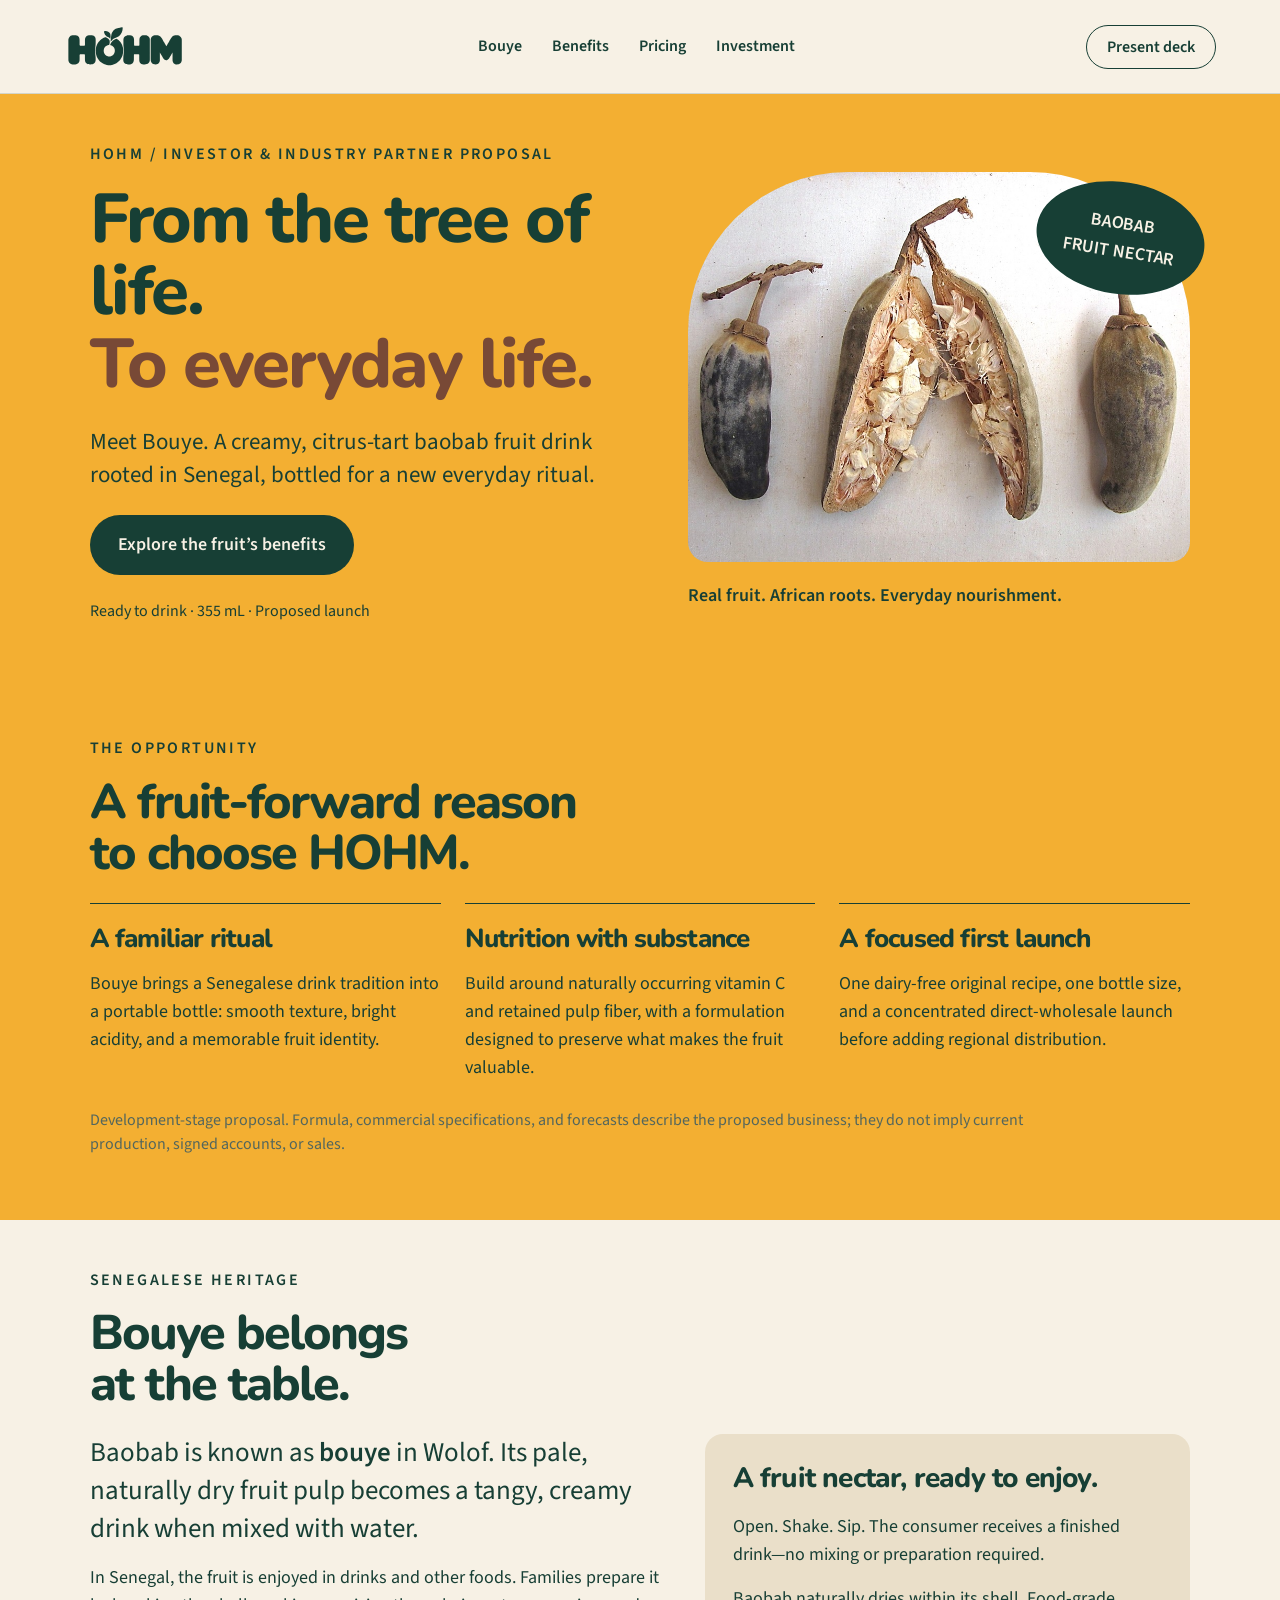
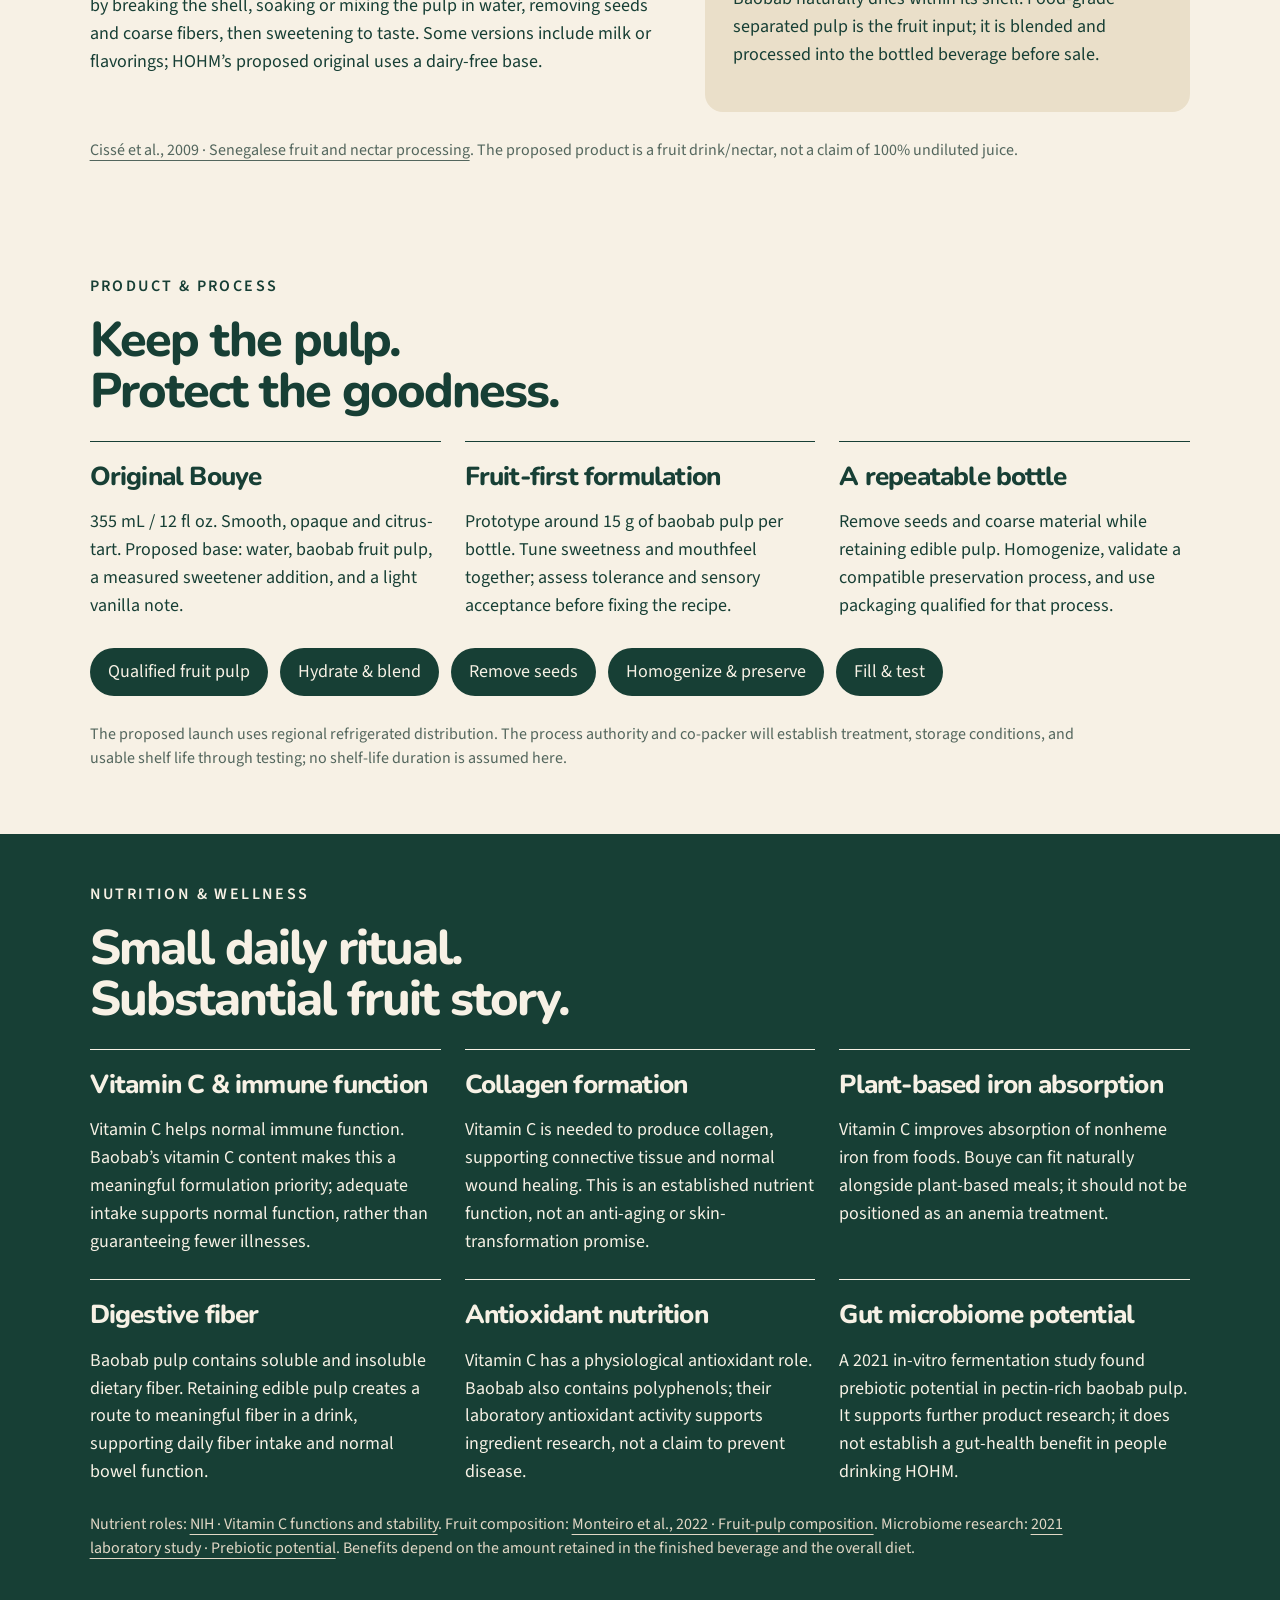
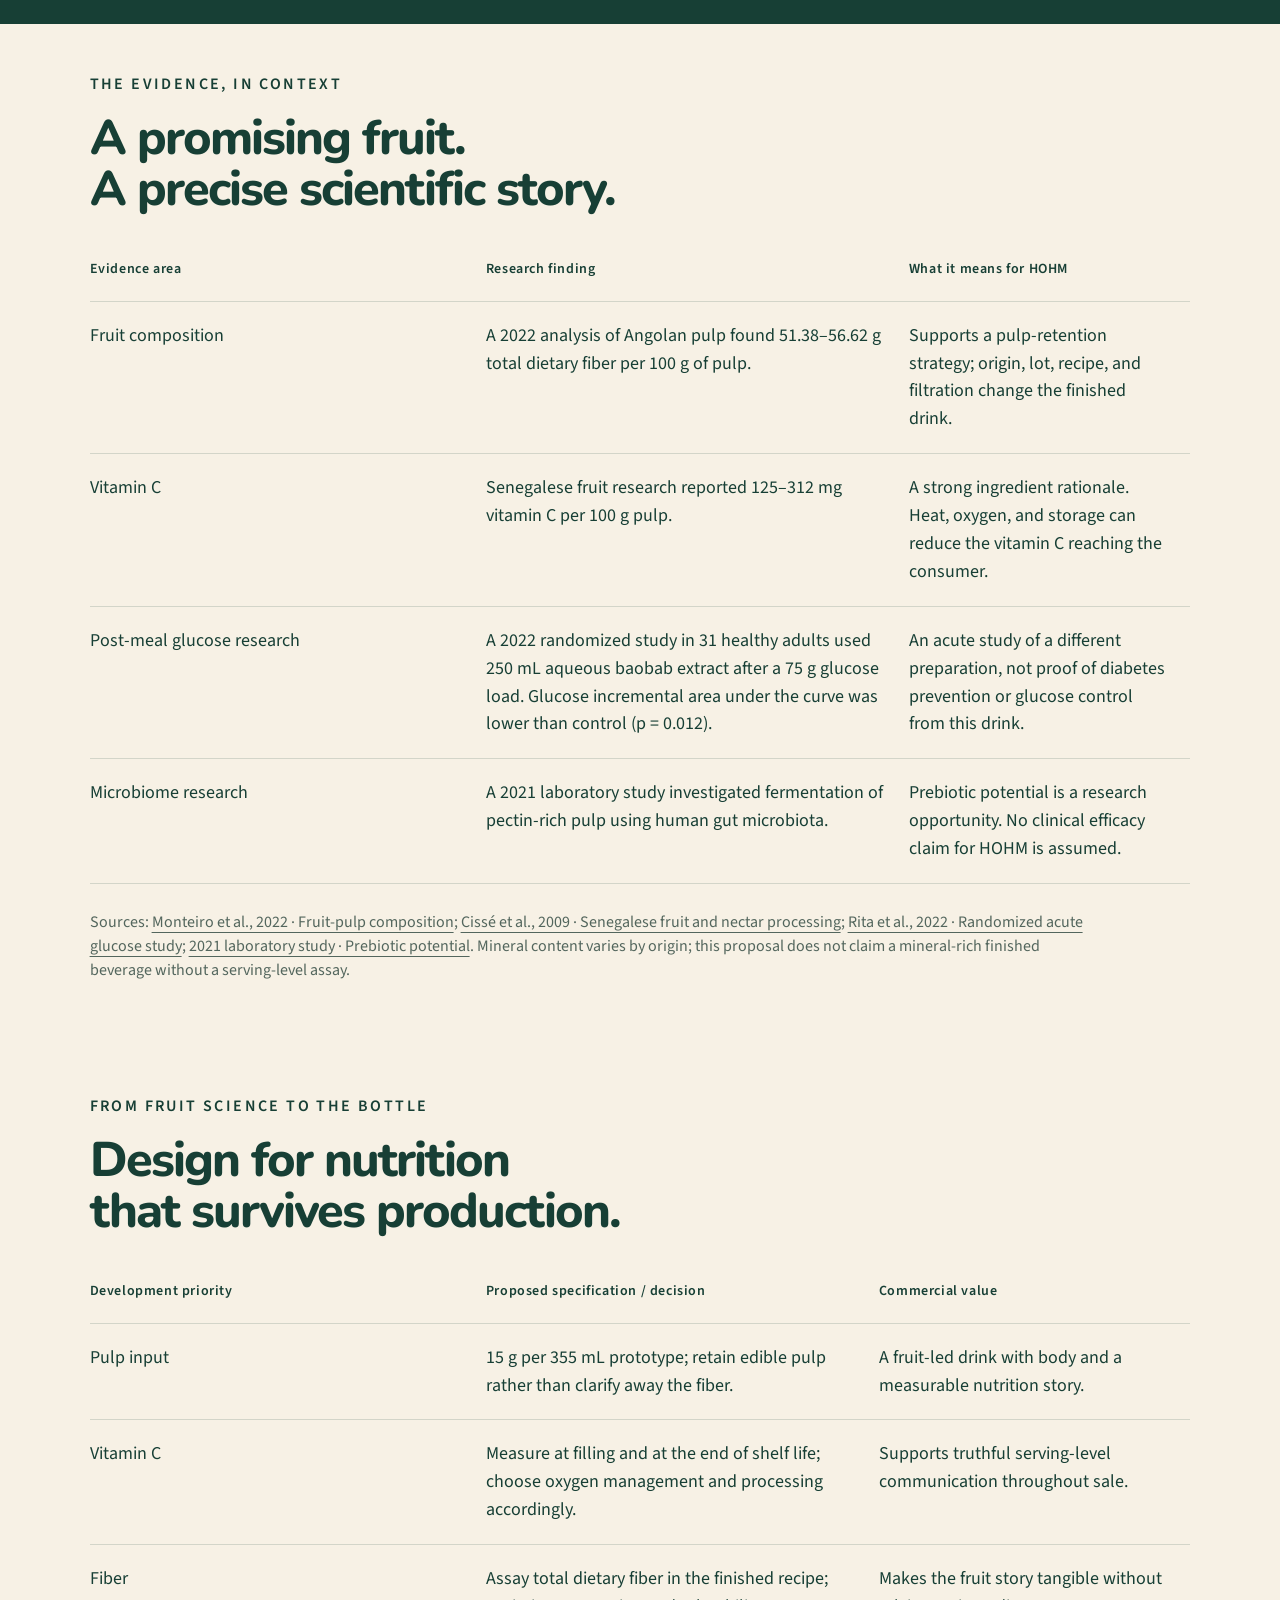
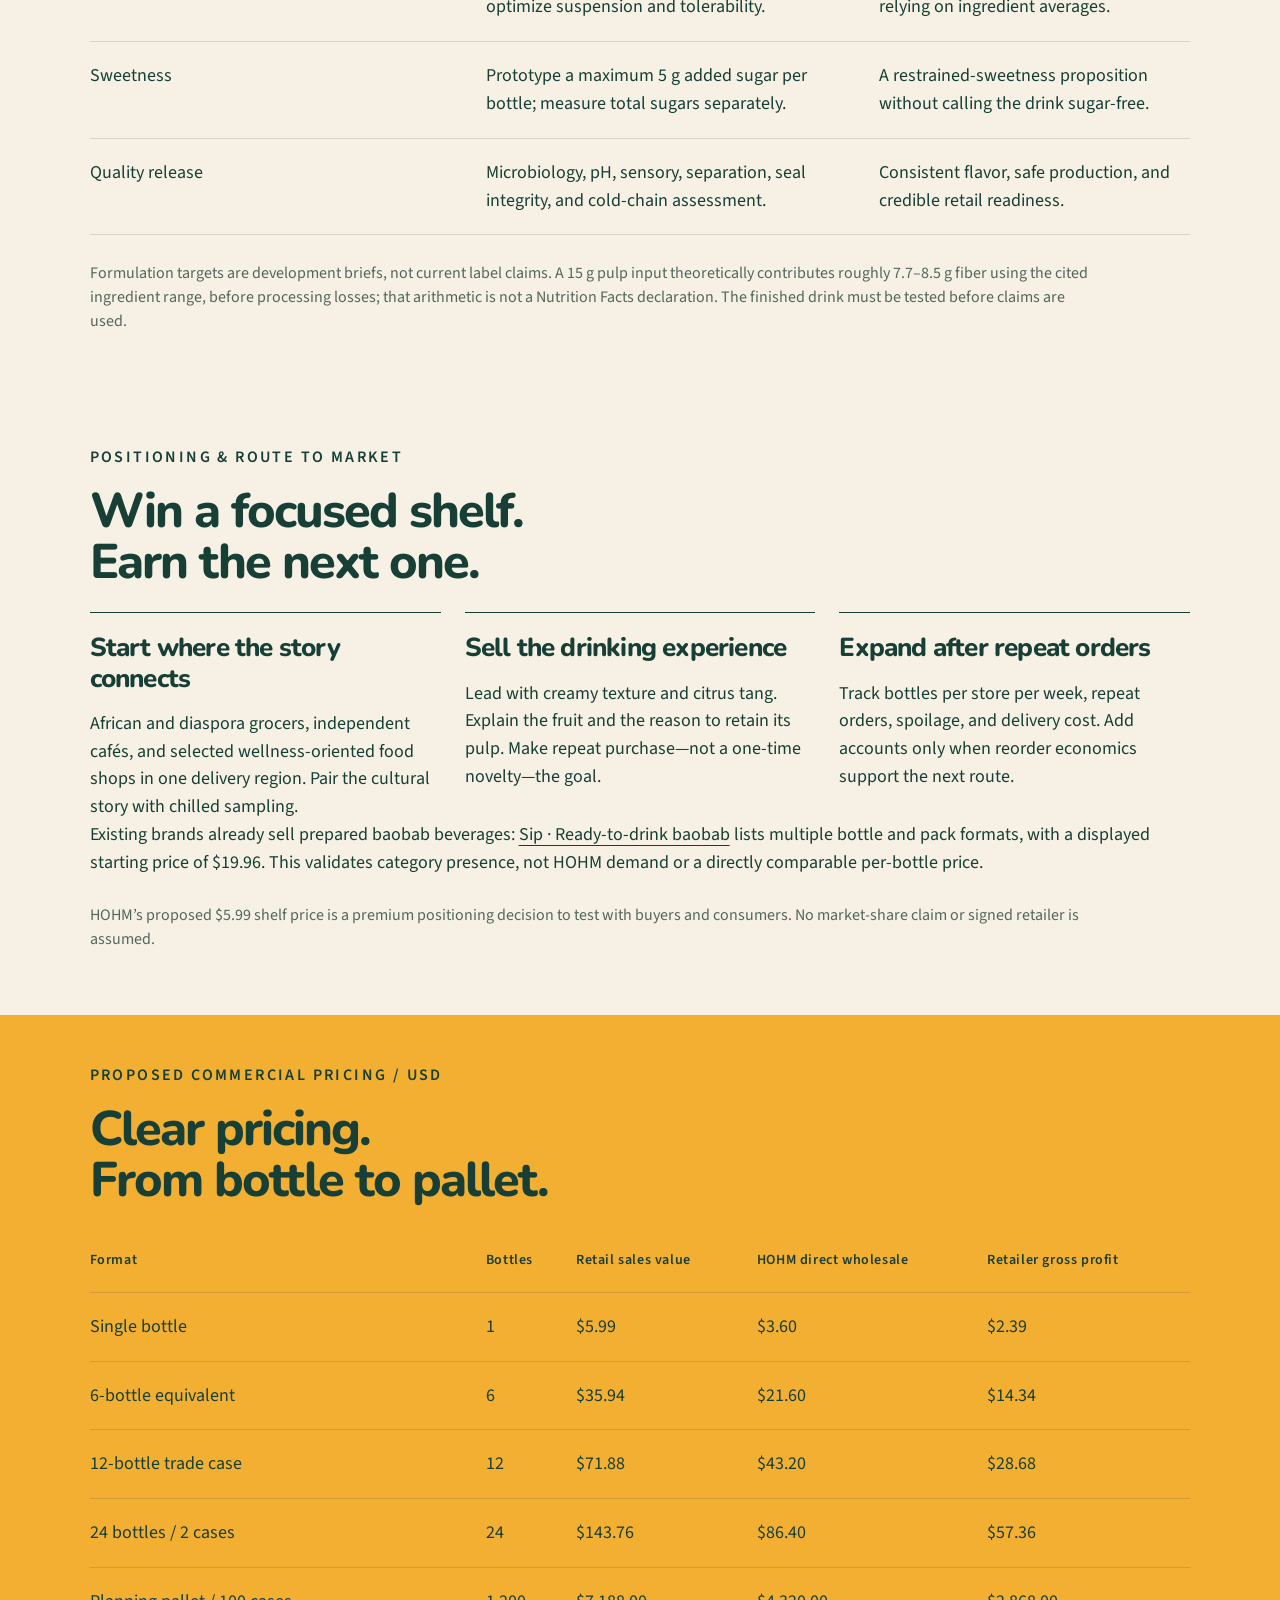
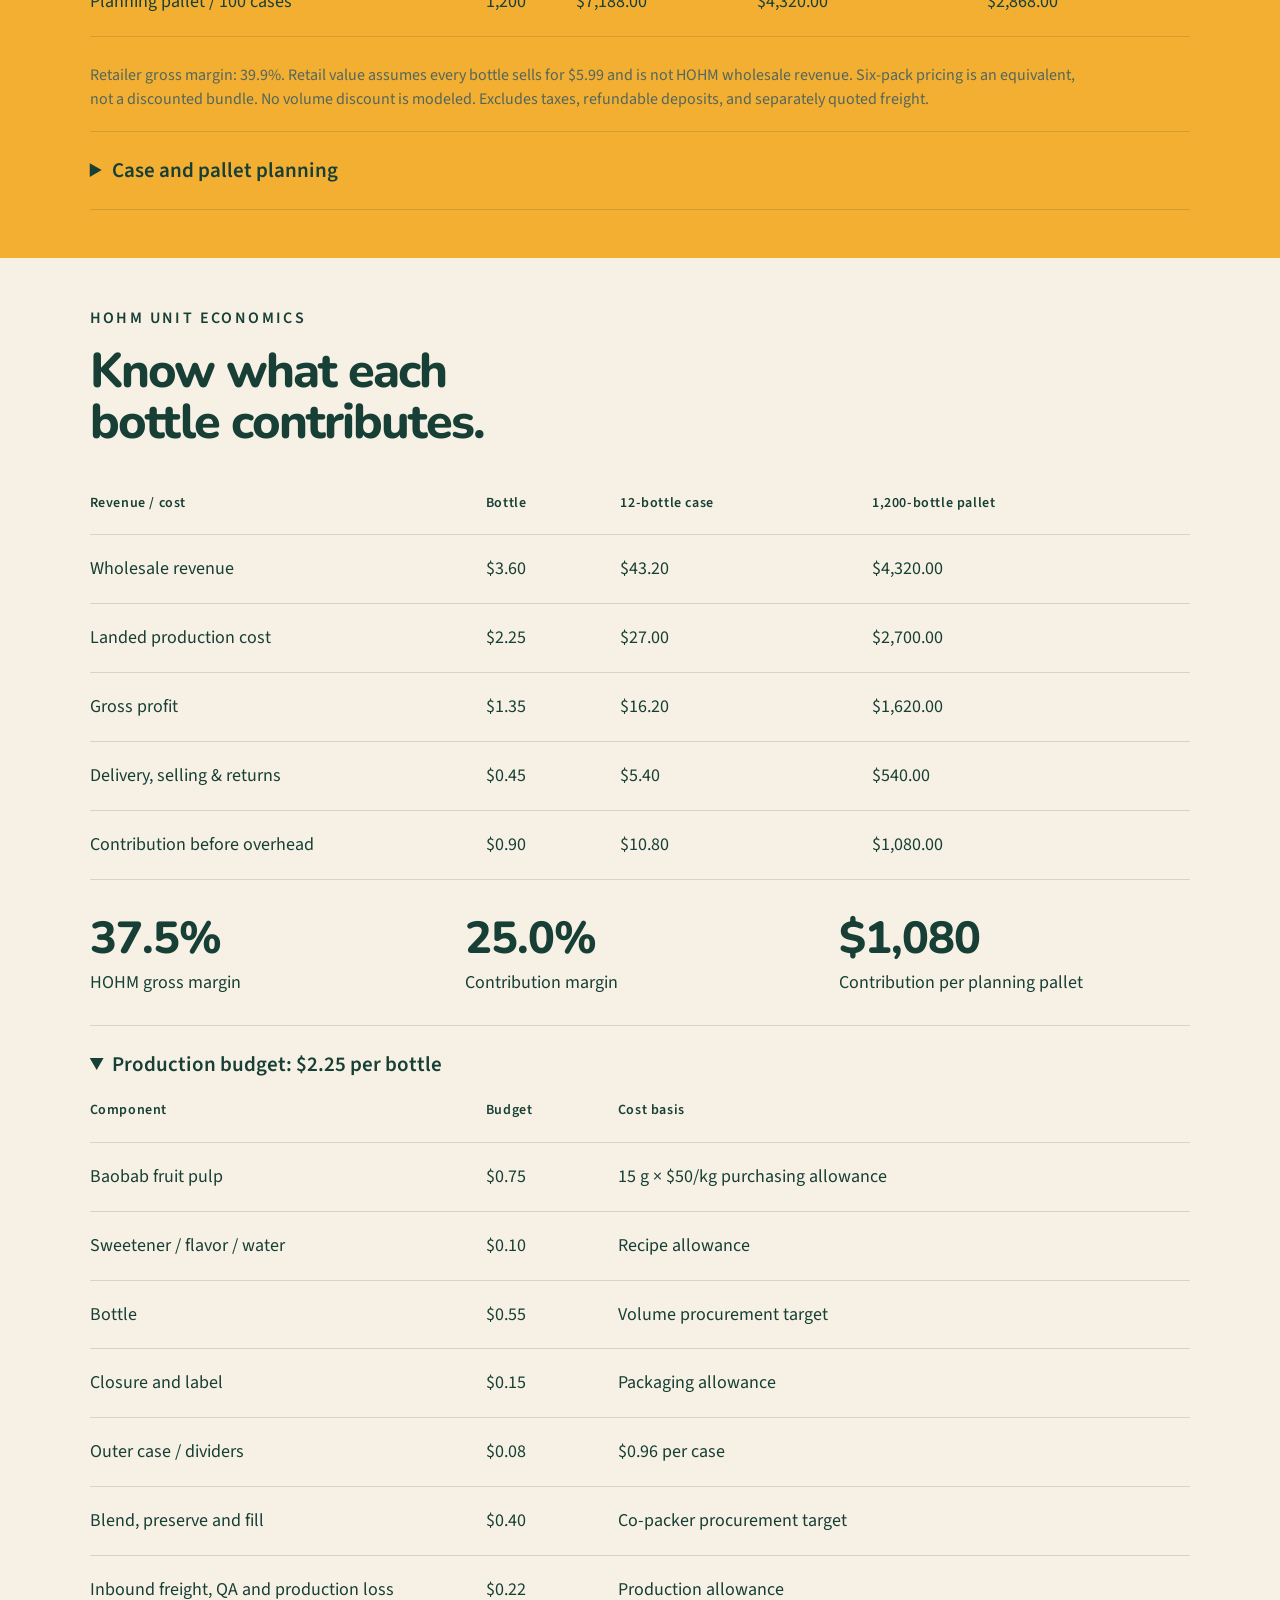
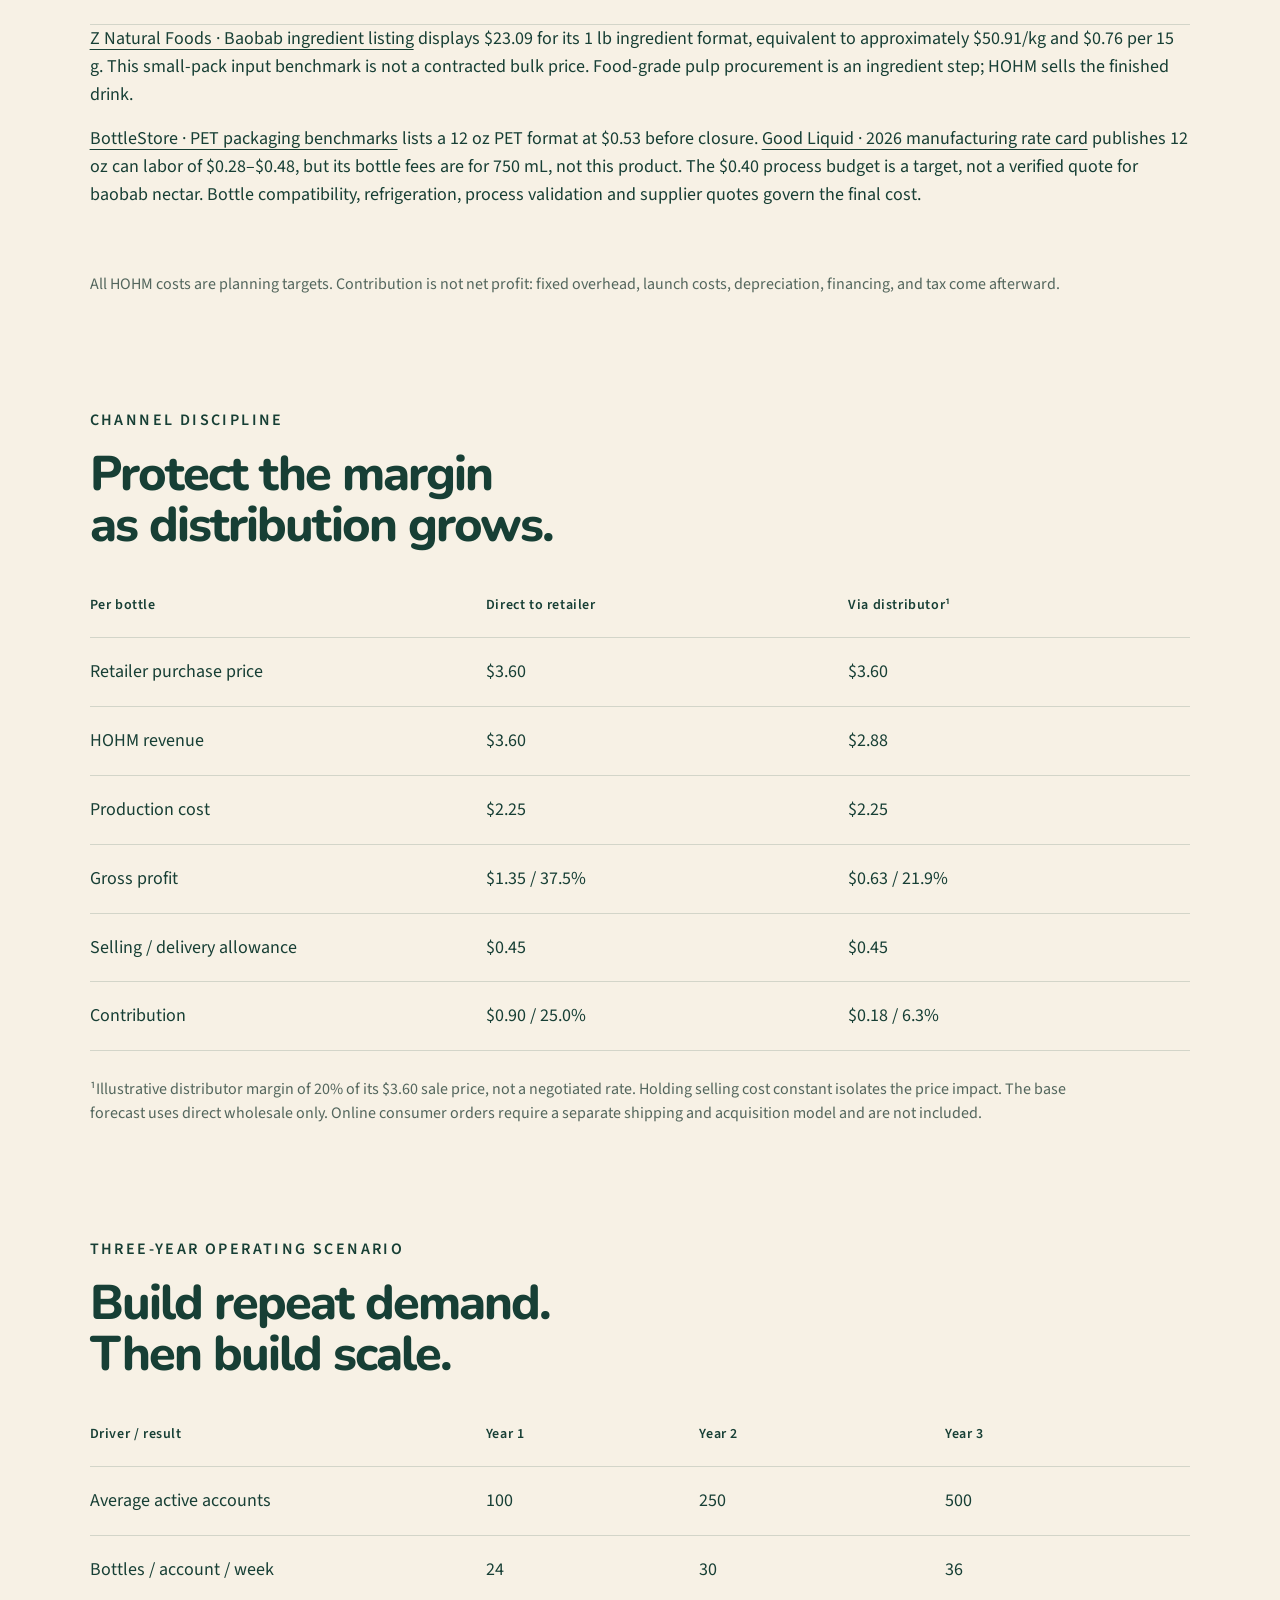
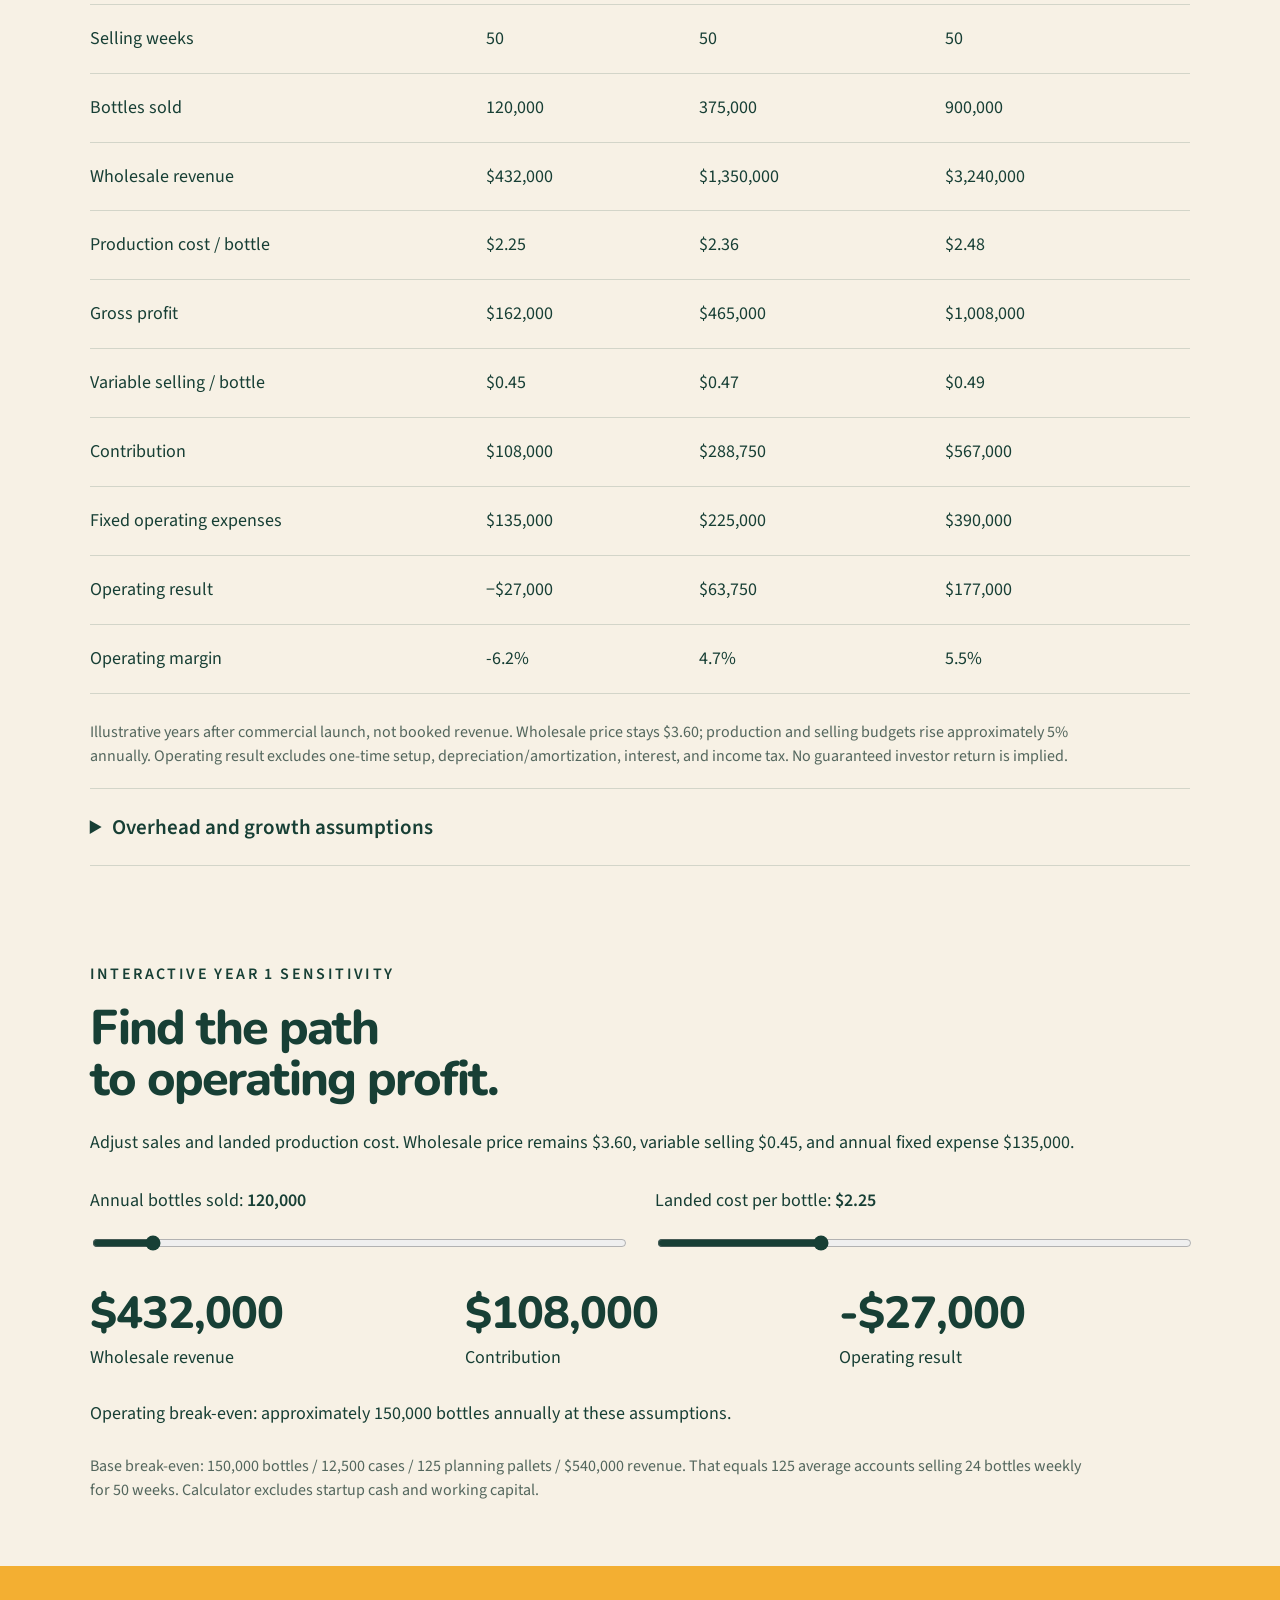
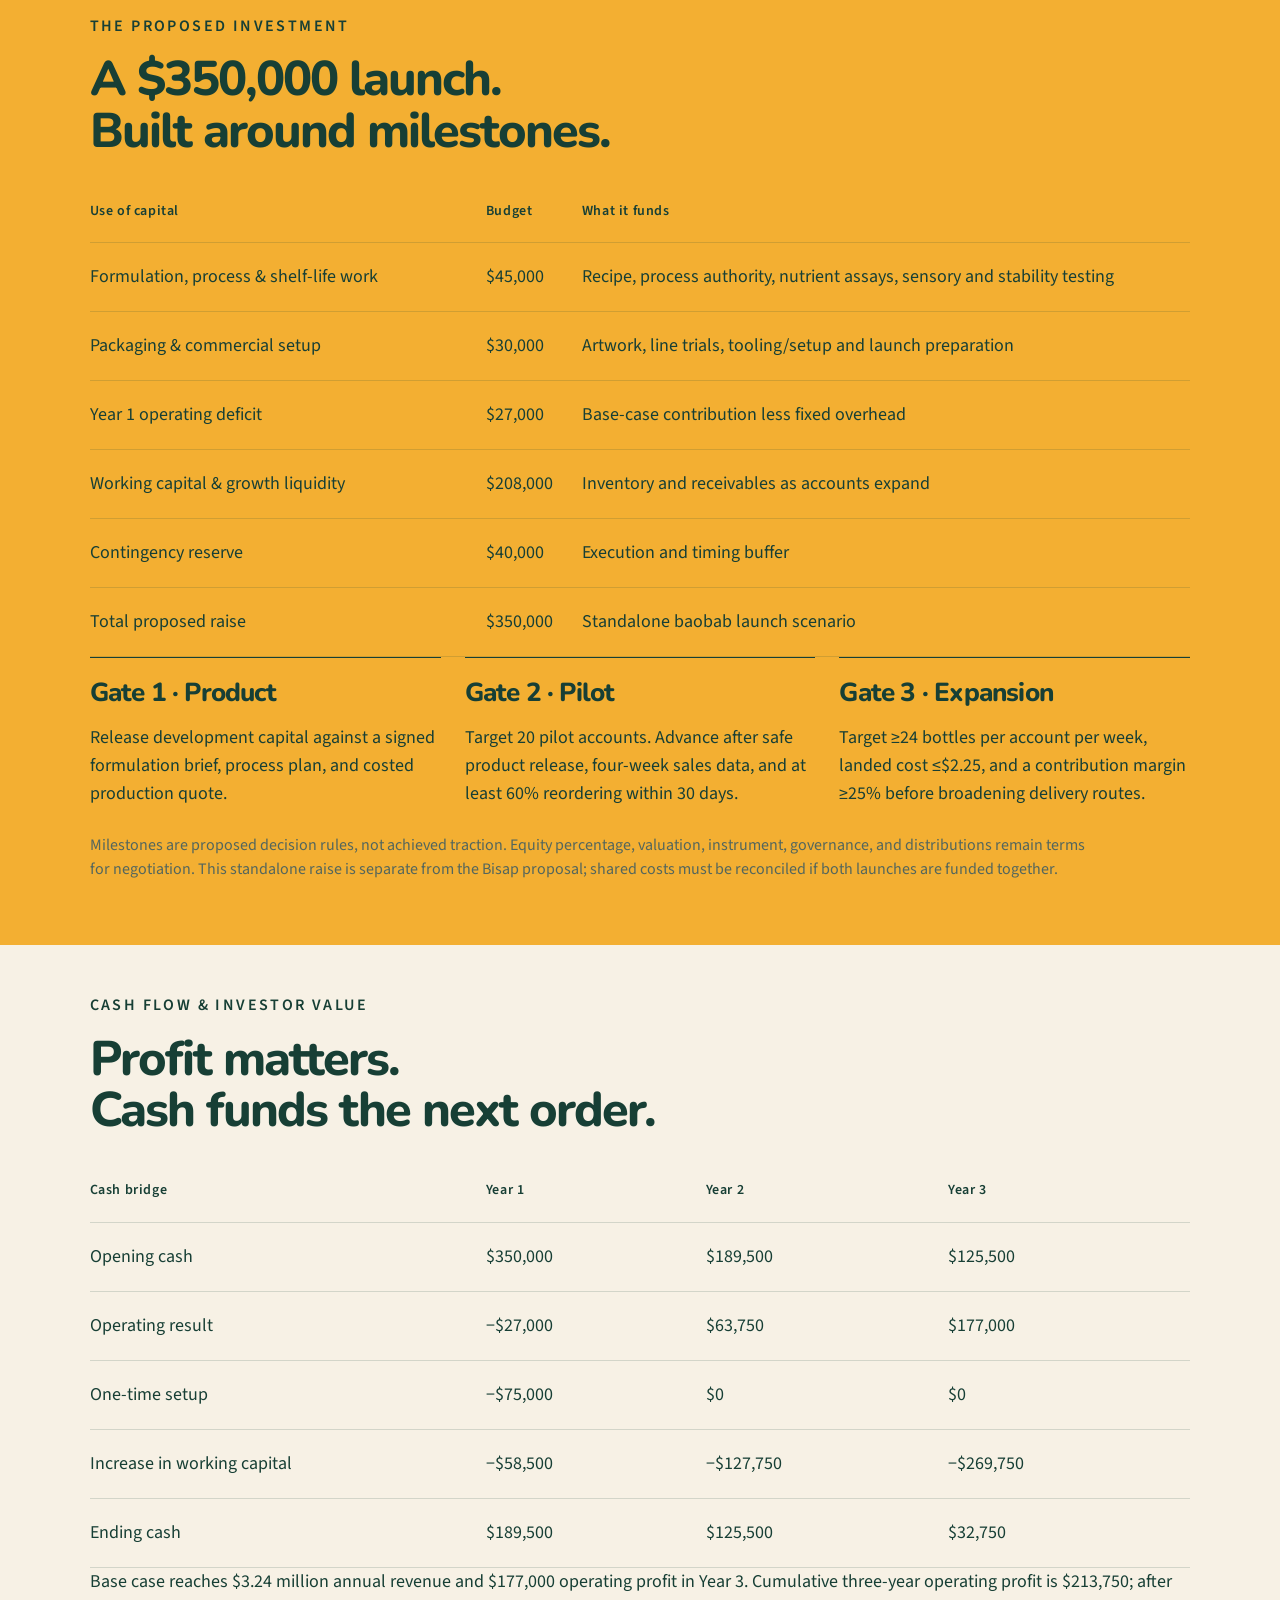
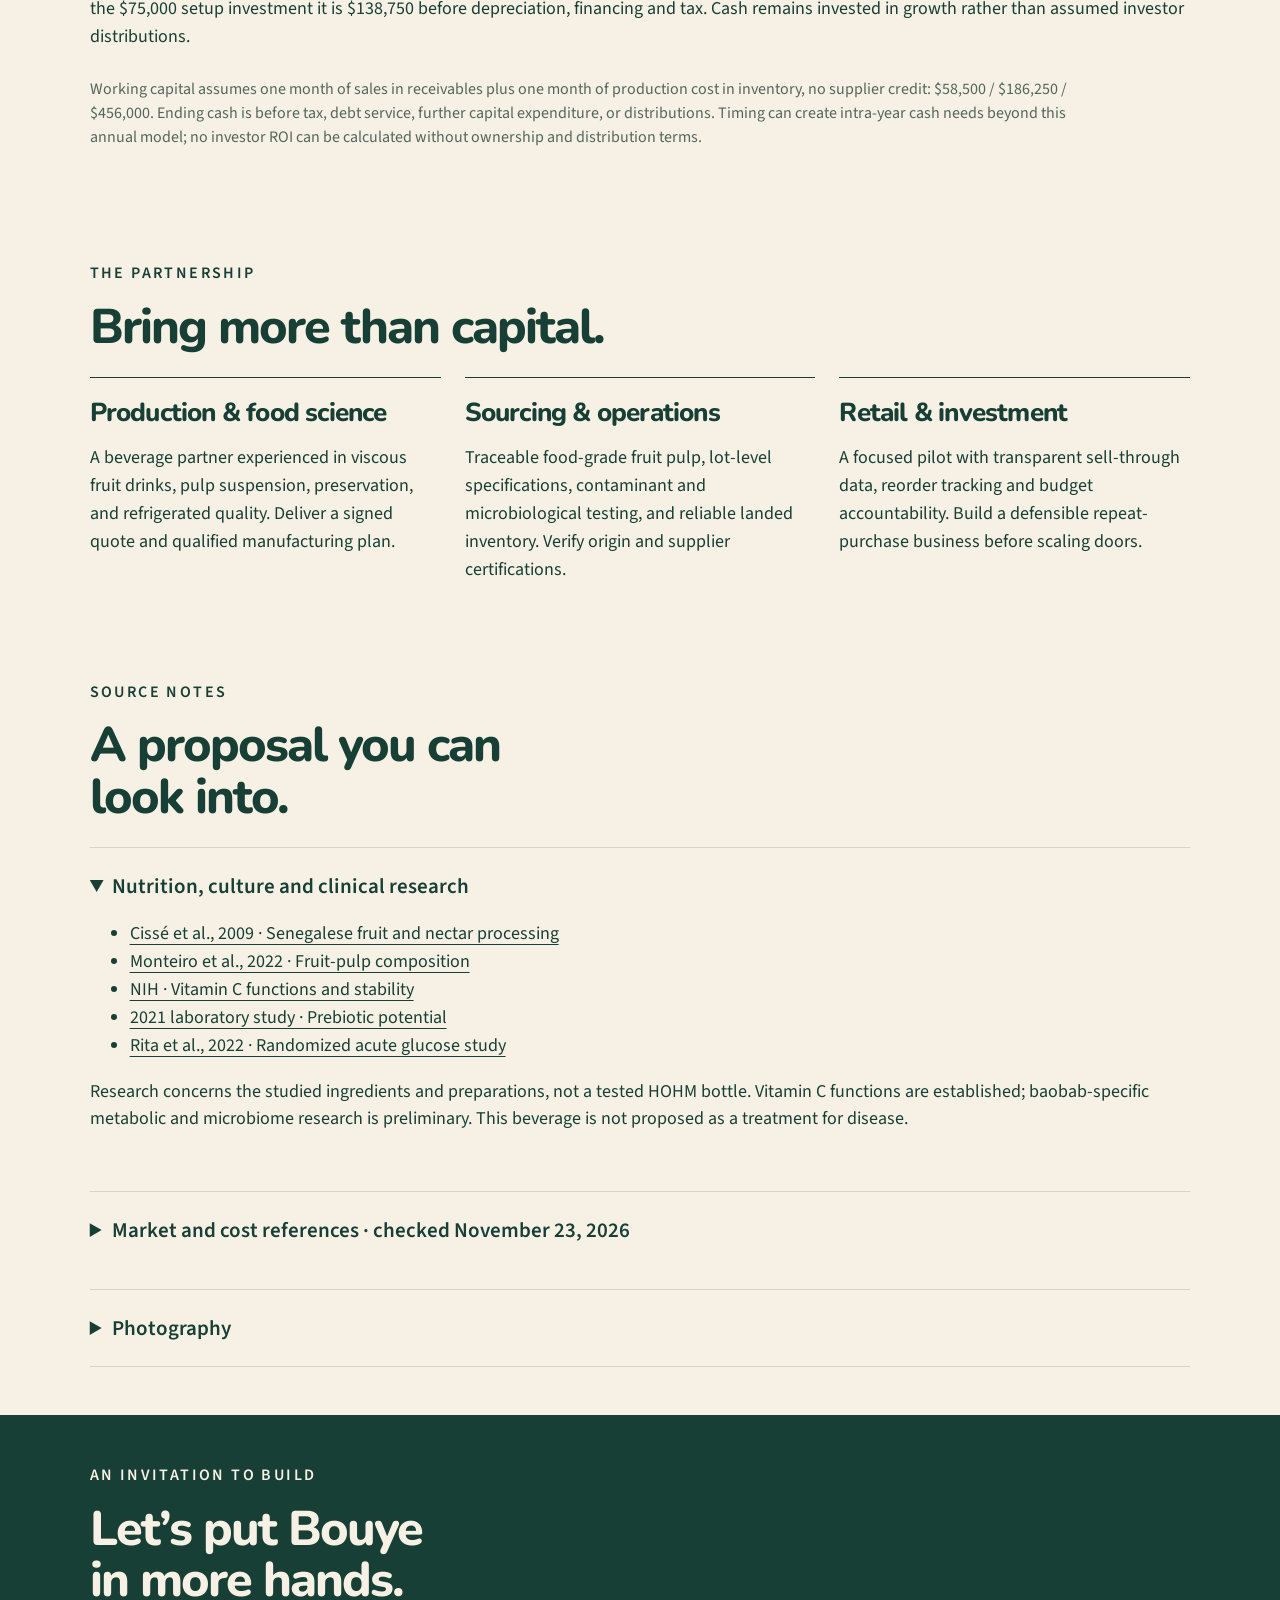
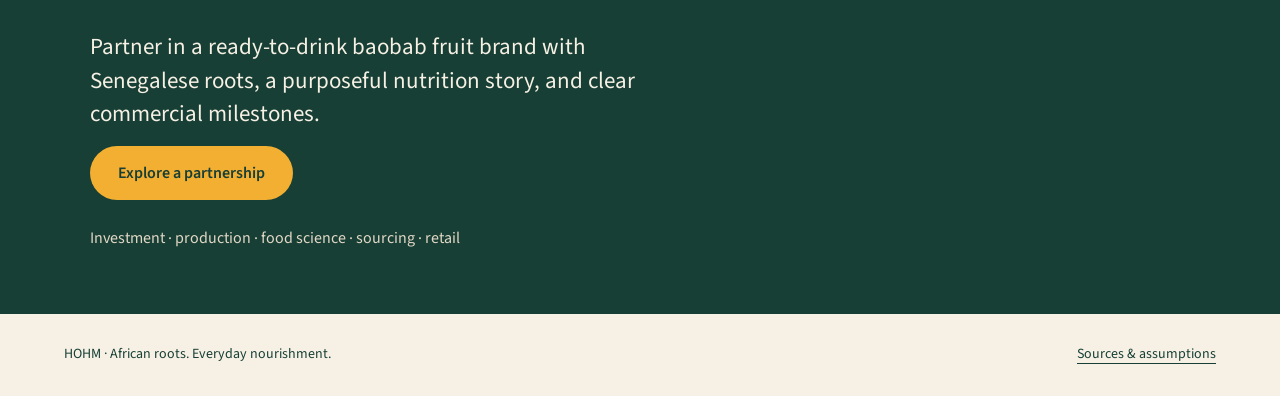
==== commit b72451b3: "Build HOHM family heritage company deck and focus product navigation" ====
--- a/baobab/index.html
+++ b/baobab/index.html
@@ -1 +1 @@
-<!doctype html><html lang="en"><head><meta charset="utf-8"><meta name="viewport" content="width=device-width,initial-scale=1"><title>HOHM Bouye — Baobab fruit drink investment proposal</title><meta name="description" content="HOHM Bouye: a ready-to-drink Senegalese baobab fruit nectar. Explore nutrition science, bottle and pallet pricing, and the investment opportunity."><link rel="canonical" href="https://hohm-ruby.vercel.app/baobab"><meta property="og:title" content="HOHM Bouye — From the tree of life, to everyday life."><meta property="og:description" content="A ready-to-drink baobab fruit proposal rooted in Senegal."><meta property="og:url" content="https://hohm-ruby.vercel.app/baobab"><meta name="theme-color" content="#173F35"><link rel="icon" href="/assets/icon.svg"><link rel="stylesheet" href="/style.css"><link rel="stylesheet" href="/baobab.css"><script defer src="/baobab/app.js"></script></head><body class="baobab"><a class="skip" href="#vision">Skip to proposal</a><header><a class="brand" href="/" aria-label="HOHM proposals"><img src="/assets/logo-forest.svg" alt="HOHM" width="122" height="54"></a><nav aria-label="Proposal chapters"><a href="/bisap">Bisap proposal</a><a href="#heritage">Bouye</a><a href="#nutrition">Benefits</a><a href="#economics">Pricing</a><a href="#capital">Investment</a></nav><button id="present" class="small-button" aria-pressed="false">Present deck</button></header><div class="progress" aria-hidden="true"><i></i></div><main><section id="home" class="chapter b-hero"><div><p class="eyebrow">HOHM / INVESTOR & INDUSTRY PARTNER PROPOSAL</p><h1>From the tree of life.<br><em>To everyday life.</em></h1><p class="lead">Meet Bouye. A creamy, citrus-tart baobab fruit drink rooted in Senegal, bottled for a new everyday ritual.</p><a class="button" href="#nutrition">Explore the fruit’s benefits</a><p class="hero-meta">Ready to drink · 355 mL · Proposed launch</p></div><div class="b-art"><img src="/assets/baobab-fruit.jpg" alt="Whole and opened baobab fruit revealing its naturally pale pulp" width="960" height="747"><div class="b-seal">BAOBAB<br>FRUIT NECTAR</div><p>Real fruit. African roots. Everyday nourishment.</p></div></section><section id="vision" class="chapter b-yellow"><p class="eyebrow">THE OPPORTUNITY</p><h2>A fruit-forward reason<br>to choose HOHM.</h2><div class="b-grid"><article><h3>A familiar ritual</h3><p>Bouye brings a Senegalese drink tradition into a portable bottle: smooth texture, bright acidity, and a memorable fruit identity.</p></article><article><h3>Nutrition with substance</h3><p>Build around naturally occurring vitamin C and retained pulp fiber, with a formulation designed to preserve what makes the fruit valuable.</p></article><article><h3>A focused first launch</h3><p>One dairy-free original recipe, one bottle size, and a concentrated direct-wholesale launch before adding regional distribution.</p></article></div><p class="note">Development-stage proposal. Formula, commercial specifications, and forecasts describe the proposed business; they do not imply current production, signed accounts, or sales.</p></section><section id="heritage" class="chapter "><p class="eyebrow">SENEGALESE HERITAGE</p><h2>Bouye belongs<br>at the table.</h2><div class="b-two"><div><p class="large">Baobab is known as <strong>bouye</strong> in Wolof. Its pale, naturally dry fruit pulp becomes a tangy, creamy drink when mixed with water.</p><p>In Senegal, the fruit is enjoyed in drinks and other foods. Families prepare it by breaking the shell, soaking or mixing the pulp in water, removing seeds and coarse fibers, then sweetening to taste. Some versions include milk or flavorings; HOHM’s proposed original uses a dairy-free base.</p></div><div class="b-panel"><h3>A fruit nectar, ready to enjoy.</h3><p>Open. Shake. Sip. The consumer receives a finished drink—no mixing or preparation required.</p><p>Baobab naturally dries within its shell. Food-grade separated pulp is the fruit input; it is blended and processed into the bottled beverage before sale.</p></div></div><p class="note"><a href="https://www.cambridge.org/core/journals/fruits/article/abs/caracterisation-du-fruit-du-baobab-et-etude-de-sa-transformation-en-nectar/C3FF0FBFE6EB9239A1A8F83208399566" target="_blank" rel="noopener">Cissé et al., 2009 · Senegalese fruit and nectar processing</a>. The proposed product is a fruit drink/nectar, not a claim of 100% undiluted juice.</p></section><section id="products" class="chapter "><p class="eyebrow">PRODUCT & PROCESS</p><h2>Keep the pulp.<br>Protect the goodness.</h2><div class="b-grid"><article><h3>Original Bouye</h3><p>355 mL / 12 fl oz. Smooth, opaque and citrus-tart. Proposed base: water, baobab fruit pulp, a measured sweetener addition, and a light vanilla note.</p></article><article><h3>Fruit-first formulation</h3><p>Prototype around 15 g of baobab pulp per bottle. Tune sweetness and mouthfeel together; assess tolerance and sensory acceptance before fixing the recipe.</p></article><article><h3>A repeatable bottle</h3><p>Remove seeds and coarse material while retaining edible pulp. Homogenize, validate a compatible preservation process, and use packaging qualified for that process.</p></article></div><div class="b-process"><span>Qualified fruit pulp</span><span>Hydrate & blend</span><span>Remove seeds</span><span>Homogenize & preserve</span><span>Fill & test</span></div><p class="note">The proposed launch uses regional refrigerated distribution. The process authority and co-packer will establish treatment, storage conditions, and usable shelf life through testing; no shelf-life duration is assumed here.</p></section><section id="nutrition" class="chapter b-green"><p class="eyebrow">NUTRITION & WELLNESS</p><h2>Small daily ritual.<br>Substantial fruit story.</h2><div class="b-grid"><article><h3>Vitamin C & immune function</h3><p>Vitamin C helps normal immune function. Baobab’s vitamin C content makes this a meaningful formulation priority; adequate intake supports normal function, rather than guaranteeing fewer illnesses.</p></article><article><h3>Collagen formation</h3><p>Vitamin C is needed to produce collagen, supporting connective tissue and normal wound healing. This is an established nutrient function, not an anti-aging or skin-transformation promise.</p></article><article><h3>Plant-based iron absorption</h3><p>Vitamin C improves absorption of nonheme iron from foods. Bouye can fit naturally alongside plant-based meals; it should not be positioned as an anemia treatment.</p></article><article><h3>Digestive fiber</h3><p>Baobab pulp contains soluble and insoluble dietary fiber. Retaining edible pulp creates a route to meaningful fiber in a drink, supporting daily fiber intake and normal bowel function.</p></article><article><h3>Antioxidant nutrition</h3><p>Vitamin C has a physiological antioxidant role. Baobab also contains polyphenols; their laboratory antioxidant activity supports ingredient research, not a claim to prevent disease.</p></article><article><h3>Gut microbiome potential</h3><p>A 2021 in-vitro fermentation study found prebiotic potential in pectin-rich baobab pulp. It supports further product research; it does not establish a gut-health benefit in people drinking HOHM.</p></article></div><p class="note">Nutrient roles: <a href="https://ods.od.nih.gov/factsheets/VitaminC-HealthProfessional/" target="_blank" rel="noopener">NIH · Vitamin C functions and stability</a>. Fruit composition: <a href="https://www.mdpi.com/2223-7747/11/17/2272" target="_blank" rel="noopener">Monteiro et al., 2022 · Fruit-pulp composition</a>. Microbiome research: <a href="https://www.mdpi.com/2076-2607/9/9/1981" target="_blank" rel="noopener">2021 laboratory study · Prebiotic potential</a>. Benefits depend on the amount retained in the finished beverage and the overall diet.</p></section><section id="evidence" class="chapter "><p class="eyebrow">THE EVIDENCE, IN CONTEXT</p><h2>A promising fruit.<br>A precise scientific story.</h2><div class="table-scroll"><table><thead><tr><th>Evidence area</th><th>Research finding</th><th>What it means for HOHM</th></tr></thead><tbody><tr><td>Fruit composition</td><td>A 2022 analysis of Angolan pulp found 51.38–56.62 g total dietary fiber per 100 g of pulp.</td><td>Supports a pulp-retention strategy; origin, lot, recipe, and filtration change the finished drink.</td></tr><tr><td>Vitamin C</td><td>Senegalese fruit research reported 125–312 mg vitamin C per 100 g pulp.</td><td>A strong ingredient rationale. Heat, oxygen, and storage can reduce the vitamin C reaching the consumer.</td></tr><tr><td>Post-meal glucose research</td><td>A 2022 randomized study in 31 healthy adults used 250 mL aqueous baobab extract after a 75 g glucose load. Glucose incremental area under the curve was lower than control (p = 0.012).</td><td>An acute study of a different preparation, not proof of diabetes prevention or glucose control from this drink.</td></tr><tr><td>Microbiome research</td><td>A 2021 laboratory study investigated fermentation of pectin-rich pulp using human gut microbiota.</td><td>Prebiotic potential is a research opportunity. No clinical efficacy claim for HOHM is assumed.</td></tr></tbody></table></div><p class="note">Sources: <a href="https://www.mdpi.com/2223-7747/11/17/2272" target="_blank" rel="noopener">Monteiro et al., 2022 · Fruit-pulp composition</a>; <a href="https://www.cambridge.org/core/journals/fruits/article/abs/caracterisation-du-fruit-du-baobab-et-etude-de-sa-transformation-en-nectar/C3FF0FBFE6EB9239A1A8F83208399566" target="_blank" rel="noopener">Cissé et al., 2009 · Senegalese fruit and nectar processing</a>; <a href="https://www.mdpi.com/2072-6643/14/2/398" target="_blank" rel="noopener">Rita et al., 2022 · Randomized acute glucose study</a>; <a href="https://www.mdpi.com/2076-2607/9/9/1981" target="_blank" rel="noopener">2021 laboratory study · Prebiotic potential</a>. Mineral content varies by origin; this proposal does not claim a mineral-rich finished beverage without a serving-level assay.</p></section><section id="formulation" class="chapter "><p class="eyebrow">FROM FRUIT SCIENCE TO THE BOTTLE</p><h2>Design for nutrition<br>that survives production.</h2><div class="table-scroll"><table><thead><tr><th>Development priority</th><th>Proposed specification / decision</th><th>Commercial value</th></tr></thead><tbody><tr><td>Pulp input</td><td>15 g per 355 mL prototype; retain edible pulp rather than clarify away the fiber.</td><td>A fruit-led drink with body and a measurable nutrition story.</td></tr><tr><td>Vitamin C</td><td>Measure at filling and at the end of shelf life; choose oxygen management and processing accordingly.</td><td>Supports truthful serving-level communication throughout sale.</td></tr><tr><td>Fiber</td><td>Assay total dietary fiber in the finished recipe; optimize suspension and tolerability.</td><td>Makes the fruit story tangible without relying on ingredient averages.</td></tr><tr><td>Sweetness</td><td>Prototype a maximum 5 g added sugar per bottle; measure total sugars separately.</td><td>A restrained-sweetness proposition without calling the drink sugar-free.</td></tr><tr><td>Quality release</td><td>Microbiology, pH, sensory, separation, seal integrity, and cold-chain assessment.</td><td>Consistent flavor, safe production, and credible retail readiness.</td></tr></tbody></table></div><p class="note">Formulation targets are development briefs, not current label claims. A 15 g pulp input theoretically contributes roughly 7.7–8.5 g fiber using the cited ingredient range, before processing losses; that arithmetic is not a Nutrition Facts declaration. The finished drink must be tested before claims are used.</p></section><section id="market" class="chapter "><p class="eyebrow">POSITIONING & ROUTE TO MARKET</p><h2>Win a focused shelf.<br>Earn the next one.</h2><div class="b-grid"><article><h3>Start where the story connects</h3><p>African and diaspora grocers, independent cafés, and selected wellness-oriented food shops in one delivery region. Pair the cultural story with chilled sampling.</p></article><article><h3>Sell the drinking experience</h3><p>Lead with creamy texture and citrus tang. Explain the fruit and the reason to retain its pulp. Make repeat purchase—not a one-time novelty—the goal.</p></article><article><h3>Expand after repeat orders</h3><p>Track bottles per store per week, repeat orders, spoilage, and delivery cost. Add accounts only when reorder economics support the next route.</p></article></div><p>Existing brands already sell prepared baobab beverages: <a href="https://www.sipbevs.com/product-page/baobab" target="_blank" rel="noopener">Sip · Ready-to-drink baobab</a> lists multiple bottle and pack formats, with a displayed starting price of $19.96. This validates category presence, not HOHM demand or a directly comparable per-bottle price.</p><p class="note">HOHM’s proposed $5.99 shelf price is a premium positioning decision to test with buyers and consumers. No market-share claim or signed retailer is assumed.</p></section><section id="economics" class="chapter b-yellow"><p class="eyebrow">PROPOSED COMMERCIAL PRICING / USD</p><h2>Clear pricing.<br>From bottle to pallet.</h2><div class="table-scroll"><table><thead><tr><th>Format</th><th>Bottles</th><th>Retail sales value</th><th>HOHM direct wholesale</th><th>Retailer gross profit</th></tr></thead><tbody><tr><td>Single bottle</td><td>1</td><td>$5.99</td><td>$3.60</td><td>$2.39</td></tr><tr><td>6-bottle equivalent</td><td>6</td><td>$35.94</td><td>$21.60</td><td>$14.34</td></tr><tr><td>12-bottle trade case</td><td>12</td><td>$71.88</td><td>$43.20</td><td>$28.68</td></tr><tr><td>24 bottles / 2 cases</td><td>24</td><td>$143.76</td><td>$86.40</td><td>$57.36</td></tr><tr><td>Planning pallet / 100 cases</td><td>1,200</td><td>$7,188.00</td><td>$4,320.00</td><td>$2,868.00</td></tr></tbody></table></div><p class="note">Retailer gross margin: 39.9%. Retail value assumes every bottle sells for $5.99 and is not HOHM wholesale revenue. Six-pack pricing is an equivalent, not a discounted bundle. No volume discount is modeled. Excludes taxes, refundable deposits, and separately quoted freight.</p><details><summary>Case and pallet planning</summary><div class="details-body"><p>12 bottles per case. Planning pallet: 100 cases / 1,200 bottles / 426 liters. A 48 × 40 inch pallet with 20 cases per layer and five layers is a logistics assumption, subject to case dimensions, stacking, loaded weight, and carrier limits. Juice alone is approximately 426 kg at a 1 kg/L planning density, before packaging. Proposed opening trade order: one case.</p></div></details></section><section id="costs" class="chapter "><p class="eyebrow">HOHM UNIT ECONOMICS</p><h2>Know what each<br>bottle contributes.</h2><div class="table-scroll"><table><thead><tr><th>Revenue / cost</th><th>Bottle</th><th>12-bottle case</th><th>1,200-bottle pallet</th></tr></thead><tbody><tr><td>Wholesale revenue</td><td>$3.60</td><td>$43.20</td><td>$4,320.00</td></tr><tr><td>Landed production cost</td><td>$2.25</td><td>$27.00</td><td>$2,700.00</td></tr><tr><td>Gross profit</td><td>$1.35</td><td>$16.20</td><td>$1,620.00</td></tr><tr><td>Delivery, selling & returns</td><td>$0.45</td><td>$5.40</td><td>$540.00</td></tr><tr><td>Contribution before overhead</td><td>$0.90</td><td>$10.80</td><td>$1,080.00</td></tr></tbody></table></div><div class="b-stats"><div><strong>37.5%</strong><span>HOHM gross margin</span></div><div><strong>25.0%</strong><span>Contribution margin</span></div><div><strong>$1,080</strong><span>Contribution per planning pallet</span></div></div><details open><summary>Production budget: $2.25 per bottle</summary><div class="details-body"><div class="table-scroll"><table><thead><tr><th>Component</th><th>Budget</th><th>Cost basis</th></tr></thead><tbody><tr><td>Baobab fruit pulp</td><td>$0.75</td><td>15 g × $50/kg purchasing allowance</td></tr><tr><td>Sweetener / flavor / water</td><td>$0.10</td><td>Recipe allowance</td></tr><tr><td>Bottle</td><td>$0.55</td><td>Volume procurement target</td></tr><tr><td>Closure and label</td><td>$0.15</td><td>Packaging allowance</td></tr><tr><td>Outer case / dividers</td><td>$0.08</td><td>$0.96 per case</td></tr><tr><td>Blend, preserve and fill</td><td>$0.40</td><td>Co-packer procurement target</td></tr><tr><td>Inbound freight, QA and production loss</td><td>$0.22</td><td>Production allowance</td></tr></tbody></table></div><p><a href="https://www.znaturalfoods.com/products/baobab-fruit-powder-organic" target="_blank" rel="noopener">Z Natural Foods · Baobab ingredient listing</a> displays $23.09 for its 1 lb ingredient format, equivalent to approximately $50.91/kg and $0.76 per 15 g. This small-pack input benchmark is not a contracted bulk price. Food-grade pulp procurement is an ingredient step; HOHM sells the finished drink.</p><p><a href="https://www.bottlestore.com/plastic-containers/food-beverage/dairy-plastic-bottles.html" target="_blank" rel="noopener">BottleStore · PET packaging benchmarks</a> lists a 12 oz PET format at $0.53 before closure. <a href="https://www.goodliquidbevco.com/" target="_blank" rel="noopener">Good Liquid · 2026 manufacturing rate card</a> publishes 12 oz can labor of $0.28–$0.48, but its bottle fees are for 750 mL, not this product. The $0.40 process budget is a target, not a verified quote for baobab nectar. Bottle compatibility, refrigeration, process validation and supplier quotes govern the final cost.</p></div></details><p class="note">All HOHM costs are planning targets. Contribution is not net profit: fixed overhead, launch costs, depreciation, financing, and tax come afterward.</p></section><section id="channels" class="chapter "><p class="eyebrow">CHANNEL DISCIPLINE</p><h2>Protect the margin<br>as distribution grows.</h2><div class="table-scroll"><table><thead><tr><th>Per bottle</th><th>Direct to retailer</th><th>Via distributor¹</th></tr></thead><tbody><tr><td>Retailer purchase price</td><td>$3.60</td><td>$3.60</td></tr><tr><td>HOHM revenue</td><td>$3.60</td><td>$2.88</td></tr><tr><td>Production cost</td><td>$2.25</td><td>$2.25</td></tr><tr><td>Gross profit</td><td>$1.35 / 37.5%</td><td>$0.63 / 21.9%</td></tr><tr><td>Selling / delivery allowance</td><td>$0.45</td><td>$0.45</td></tr><tr><td>Contribution</td><td>$0.90 / 25.0%</td><td>$0.18 / 6.3%</td></tr></tbody></table></div><p class="note">¹Illustrative distributor margin of 20% of its $3.60 sale price, not a negotiated rate. Holding selling cost constant isolates the price impact. The base forecast uses direct wholesale only. Online consumer orders require a separate shipping and acquisition model and are not included.</p></section><section id="growth" class="chapter "><p class="eyebrow">THREE-YEAR OPERATING SCENARIO</p><h2>Build repeat demand.<br>Then build scale.</h2><div class="table-scroll"><table><thead><tr><th>Driver / result</th><th>Year 1</th><th>Year 2</th><th>Year 3</th></tr></thead><tbody><tr><td>Average active accounts</td><td>100</td><td>250</td><td>500</td></tr><tr><td>Bottles / account / week</td><td>24</td><td>30</td><td>36</td></tr><tr><td>Selling weeks</td><td>50</td><td>50</td><td>50</td></tr><tr><td>Bottles sold</td><td>120,000</td><td>375,000</td><td>900,000</td></tr><tr><td>Wholesale revenue</td><td>$432,000</td><td>$1,350,000</td><td>$3,240,000</td></tr><tr><td>Production cost / bottle</td><td>$2.25</td><td>$2.36</td><td>$2.48</td></tr><tr><td>Gross profit</td><td>$162,000</td><td>$465,000</td><td>$1,008,000</td></tr><tr><td>Variable selling / bottle</td><td>$0.45</td><td>$0.47</td><td>$0.49</td></tr><tr><td>Contribution</td><td>$108,000</td><td>$288,750</td><td>$567,000</td></tr><tr><td>Fixed operating expenses</td><td>$135,000</td><td>$225,000</td><td>$390,000</td></tr><tr><td>Operating result</td><td>−$27,000</td><td>$63,750</td><td>$177,000</td></tr><tr><td>Operating margin</td><td>-6.2%</td><td>4.7%</td><td>5.5%</td></tr></tbody></table></div><p class="note">Illustrative years after commercial launch, not booked revenue. Wholesale price stays $3.60; production and selling budgets rise approximately 5% annually. Operating result excludes one-time setup, depreciation/amortization, interest, and income tax. No guaranteed investor return is implied.</p><details><summary>Overhead and growth assumptions</summary><div class="details-body"><p>People/admin, sales/marketing, facilities/services: Year 1 $80k / $30k / $25k; Year 2 $130k / $60k / $35k; Year 3 $230k / $105k / $55k. Account figures are annual averages, not year-end totals. Cases sold: 10,000 / 31,250 / 75,000; planning pallet equivalents: 100 / 312.5 / 750.</p></div></details></section><section id="scenario" class="chapter "><p class="eyebrow">INTERACTIVE YEAR 1 SENSITIVITY</p><h2>Find the path<br>to operating profit.</h2><p>Adjust sales and landed production cost. Wholesale price remains $3.60, variable selling $0.45, and annual fixed expense $135,000.</p><div class="b-sliders"><label>Annual bottles sold: <strong id="volume-label"></strong><input id="volume" type="range" min="30000" max="900000" step="5000" value="120000"></label><label>Landed cost per bottle: <strong id="cost-label"></strong><input id="cost" type="range" min="1.50" max="4.00" step=".05" value="2.25"></label></div><div class="b-stats"><div><strong id="revenue"></strong><span>Wholesale revenue</span></div><div><strong id="contribution"></strong><span>Contribution</span></div><div><strong id="profit"></strong><span>Operating result</span></div></div><p id="breakeven" aria-live="polite"></p><p class="note">Base break-even: 150,000 bottles / 12,500 cases / 125 planning pallets / $540,000 revenue. That equals 125 average accounts selling 24 bottles weekly for 50 weeks. Calculator excludes startup cash and working capital.</p></section><section id="capital" class="chapter b-yellow"><p class="eyebrow">THE PROPOSED INVESTMENT</p><h2>A $350,000 launch.<br>Built around milestones.</h2><div class="table-scroll"><table><thead><tr><th>Use of capital</th><th>Budget</th><th>What it funds</th></tr></thead><tbody><tr><td>Formulation, process & shelf-life work</td><td>$45,000</td><td>Recipe, process authority, nutrient assays, sensory and stability testing</td></tr><tr><td>Packaging & commercial setup</td><td>$30,000</td><td>Artwork, line trials, tooling/setup and launch preparation</td></tr><tr><td>Year 1 operating deficit</td><td>$27,000</td><td>Base-case contribution less fixed overhead</td></tr><tr><td>Working capital & growth liquidity</td><td>$208,000</td><td>Inventory and receivables as accounts expand</td></tr><tr><td>Contingency reserve</td><td>$40,000</td><td>Execution and timing buffer</td></tr><tr><td>Total proposed raise</td><td>$350,000</td><td>Standalone baobab launch scenario</td></tr></tbody></table></div><div class="b-grid"><article><h3>Gate 1 · Product</h3><p>Release development capital against a signed formulation brief, process plan, and costed production quote.</p></article><article><h3>Gate 2 · Pilot</h3><p>Target 20 pilot accounts. Advance after safe product release, four-week sales data, and at least 60% reordering within 30 days.</p></article><article><h3>Gate 3 · Expansion</h3><p>Target ≥24 bottles per account per week, landed cost ≤$2.25, and a contribution margin ≥25% before broadening delivery routes.</p></article></div><p class="note">Milestones are proposed decision rules, not achieved traction. Equity percentage, valuation, instrument, governance, and distributions remain terms for negotiation. This standalone raise is separate from the Bisap proposal; shared costs must be reconciled if both launches are funded together.</p></section><section id="cash" class="chapter "><p class="eyebrow">CASH FLOW & INVESTOR VALUE</p><h2>Profit matters.<br>Cash funds the next order.</h2><div class="table-scroll"><table><thead><tr><th>Cash bridge</th><th>Year 1</th><th>Year 2</th><th>Year 3</th></tr></thead><tbody><tr><td>Opening cash</td><td>$350,000</td><td>$189,500</td><td>$125,500</td></tr><tr><td>Operating result</td><td>−$27,000</td><td>$63,750</td><td>$177,000</td></tr><tr><td>One-time setup</td><td>−$75,000</td><td>$0</td><td>$0</td></tr><tr><td>Increase in working capital</td><td>−$58,500</td><td>−$127,750</td><td>−$269,750</td></tr><tr><td>Ending cash</td><td>$189,500</td><td>$125,500</td><td>$32,750</td></tr></tbody></table></div><p>Base case reaches $3.24 million annual revenue and $177,000 operating profit in Year 3. Cumulative three-year operating profit is $213,750; after the $75,000 setup investment it is $138,750 before depreciation, financing and tax. Cash remains invested in growth rather than assumed investor distributions.</p><p class="note">Working capital assumes one month of sales in receivables plus one month of production cost in inventory, no supplier credit: $58,500 / $186,250 / $456,000. Ending cash is before tax, debt service, further capital expenditure, or distributions. Timing can create intra-year cash needs beyond this annual model; no investor ROI can be calculated without ownership and distribution terms.</p></section><section id="partners" class="chapter "><p class="eyebrow">THE PARTNERSHIP</p><h2>Bring more than capital.</h2><div class="b-grid"><article><h3>Production & food science</h3><p>A beverage partner experienced in viscous fruit drinks, pulp suspension, preservation, and refrigerated quality. Deliver a signed quote and qualified manufacturing plan.</p></article><article><h3>Sourcing & operations</h3><p>Traceable food-grade fruit pulp, lot-level specifications, contaminant and microbiological testing, and reliable landed inventory. Verify origin and supplier certifications.</p></article><article><h3>Retail & investment</h3><p>A focused pilot with transparent sell-through data, reorder tracking and budget accountability. Build a defensible repeat-purchase business before scaling doors.</p></article></div></section><section id="appendix" class="chapter "><p class="eyebrow">SOURCE NOTES</p><h2>A proposal you can<br>look into.</h2><details open><summary>Nutrition, culture and clinical research</summary><div class="details-body"><ul><li><a href="https://www.cambridge.org/core/journals/fruits/article/abs/caracterisation-du-fruit-du-baobab-et-etude-de-sa-transformation-en-nectar/C3FF0FBFE6EB9239A1A8F83208399566" target="_blank" rel="noopener">Cissé et al., 2009 · Senegalese fruit and nectar processing</a></li><li><a href="https://www.mdpi.com/2223-7747/11/17/2272" target="_blank" rel="noopener">Monteiro et al., 2022 · Fruit-pulp composition</a></li><li><a href="https://ods.od.nih.gov/factsheets/VitaminC-HealthProfessional/" target="_blank" rel="noopener">NIH · Vitamin C functions and stability</a></li><li><a href="https://www.mdpi.com/2076-2607/9/9/1981" target="_blank" rel="noopener">2021 laboratory study · Prebiotic potential</a></li><li><a href="https://www.mdpi.com/2072-6643/14/2/398" target="_blank" rel="noopener">Rita et al., 2022 · Randomized acute glucose study</a></li></ul><p>Research concerns the studied ingredients and preparations, not a tested HOHM bottle. Vitamin C functions are established; baobab-specific metabolic and microbiome research is preliminary. This beverage is not proposed as a treatment for disease.</p></div></details><details><summary>Market and cost references · checked November 23, 2026</summary><div class="details-body"><ul><li><a href="https://www.znaturalfoods.com/products/baobab-fruit-powder-organic" target="_blank" rel="noopener">Z Natural Foods · Baobab ingredient listing</a></li><li><a href="https://www.sipbevs.com/product-page/baobab" target="_blank" rel="noopener">Sip · Ready-to-drink baobab</a></li><li><a href="https://www.bottlestore.com/plastic-containers/food-beverage/dairy-plastic-bottles.html" target="_blank" rel="noopener">BottleStore · PET packaging benchmarks</a></li><li><a href="https://www.goodliquidbevco.com/" target="_blank" rel="noopener">Good Liquid · 2026 manufacturing rate card</a></li></ul><p>Public listings are benchmarks, subject to change. The financial model is a proposed plan using disclosed assumptions, not supplier commitments or historical performance. The full calculation inputs are available in <a href="/baobab/financial-model.json">the financial model</a>.</p></div></details><details><summary>Photography</summary><div class="details-body"><p><a href="https://commons.wikimedia.org/wiki/File:Baobab_fruit,_mature,_split_detail_with_dry_pulp_-_Adansonia_digitata.jpg" target="_blank" rel="noopener">Baobab fruit, mature, split detail with dry pulp — Adansonia digitata</a> by T.K. Naliaka, <a href="https://creativecommons.org/licenses/by-sa/4.0/" target="_blank" rel="noopener">CC BY-SA 4.0</a>. Displayed with responsive cropping. Photo shows the fruit ingredient, not a finished HOHM product.</p></div></details></section><section id="partner" class="chapter b-green"><p class="eyebrow">AN INVITATION TO BUILD</p><h2>Let’s put Bouye<br>in more hands.</h2><p class="lead">Partner in a ready-to-drink baobab fruit brand with Senegalese roots, a purposeful nutrition story, and clear commercial milestones.</p><button class="button" id="discussion">Explore a partnership</button><p class="note">Investment · production · food science · sourcing · retail</p></section></main><footer><span>HOHM · African roots. Everyday nourishment.</span><a href="/">All proposals</a><a href="/bisap">Bisap</a><a href="#appendix">Sources & assumptions</a></footer><div class="deck-controls" hidden><button id="previous" aria-label="Previous chapter">Previous</button><span id="chapter-count" aria-live="polite"></span><button id="next" aria-label="Next chapter">Next</button><button id="exit">Exit</button></div><dialog id="partner-dialog"><button class="close">Close</button><p class="eyebrow">HOHM BOUYE</p><h2>Start the partnership conversation.</h2><p>Contact the person who shared this proposal to discuss the $350,000 standalone launch plan, production capabilities, pilot accounts, and investment terms.</p><button id="copy-brief" class="button">Copy discussion brief</button><p id="copy-status" role="status"></p></dialog></body></html>+<!doctype html><html lang="en"><head><meta charset="utf-8"><meta name="viewport" content="width=device-width,initial-scale=1"><title>HOHM Bouye — Baobab fruit drink investment proposal</title><meta name="description" content="HOHM Bouye: a ready-to-drink Senegalese baobab fruit nectar. Explore nutrition science, bottle and pallet pricing, and the investment opportunity."><link rel="canonical" href="https://hohm-ruby.vercel.app/baobab"><meta property="og:title" content="HOHM Bouye — From the tree of life, to everyday life."><meta property="og:description" content="A ready-to-drink baobab fruit proposal rooted in Senegal."><meta property="og:url" content="https://hohm-ruby.vercel.app/baobab"><meta name="theme-color" content="#173F35"><link rel="icon" href="/assets/icon.svg"><link rel="stylesheet" href="/style.css"><link rel="stylesheet" href="/baobab.css"><script defer src="/baobab/app.js"></script></head><body class="baobab"><a class="skip" href="#vision">Skip to proposal</a><header><a class="brand" href="/" aria-label="HOHM company home"><img src="/assets/logo-forest.svg" alt="HOHM" width="122" height="54"></a><nav aria-label="Proposal chapters"><a href="#heritage">Bouye</a><a href="#nutrition">Benefits</a><a href="#economics">Pricing</a><a href="#capital">Investment</a></nav><button id="present" class="small-button" aria-pressed="false">Present deck</button></header><div class="progress" aria-hidden="true"><i></i></div><main><section id="home" class="chapter b-hero"><div><p class="eyebrow">HOHM / INVESTOR & INDUSTRY PARTNER PROPOSAL</p><h1>From the tree of life.<br><em>To everyday life.</em></h1><p class="lead">Meet Bouye. A creamy, citrus-tart baobab fruit drink rooted in Senegal, bottled for a new everyday ritual.</p><a class="button" href="#nutrition">Explore the fruit’s benefits</a><p class="hero-meta">Ready to drink · 355 mL · Proposed launch</p></div><div class="b-art"><img src="/assets/baobab-fruit.jpg" alt="Whole and opened baobab fruit revealing its naturally pale pulp" width="960" height="747"><div class="b-seal">BAOBAB<br>FRUIT NECTAR</div><p>Real fruit. African roots. Everyday nourishment.</p></div></section><section id="vision" class="chapter b-yellow"><p class="eyebrow">THE OPPORTUNITY</p><h2>A fruit-forward reason<br>to choose HOHM.</h2><div class="b-grid"><article><h3>A familiar ritual</h3><p>Bouye brings a Senegalese drink tradition into a portable bottle: smooth texture, bright acidity, and a memorable fruit identity.</p></article><article><h3>Nutrition with substance</h3><p>Build around naturally occurring vitamin C and retained pulp fiber, with a formulation designed to preserve what makes the fruit valuable.</p></article><article><h3>A focused first launch</h3><p>One dairy-free original recipe, one bottle size, and a concentrated direct-wholesale launch before adding regional distribution.</p></article></div><p class="note">Development-stage proposal. Formula, commercial specifications, and forecasts describe the proposed business; they do not imply current production, signed accounts, or sales.</p></section><section id="heritage" class="chapter "><p class="eyebrow">SENEGALESE HERITAGE</p><h2>Bouye belongs<br>at the table.</h2><div class="b-two"><div><p class="large">Baobab is known as <strong>bouye</strong> in Wolof. Its pale, naturally dry fruit pulp becomes a tangy, creamy drink when mixed with water.</p><p>In Senegal, the fruit is enjoyed in drinks and other foods. Families prepare it by breaking the shell, soaking or mixing the pulp in water, removing seeds and coarse fibers, then sweetening to taste. Some versions include milk or flavorings; HOHM’s proposed original uses a dairy-free base.</p></div><div class="b-panel"><h3>A fruit nectar, ready to enjoy.</h3><p>Open. Shake. Sip. The consumer receives a finished drink—no mixing or preparation required.</p><p>Baobab naturally dries within its shell. Food-grade separated pulp is the fruit input; it is blended and processed into the bottled beverage before sale.</p></div></div><p class="note"><a href="https://www.cambridge.org/core/journals/fruits/article/abs/caracterisation-du-fruit-du-baobab-et-etude-de-sa-transformation-en-nectar/C3FF0FBFE6EB9239A1A8F83208399566" target="_blank" rel="noopener">Cissé et al., 2009 · Senegalese fruit and nectar processing</a>. The proposed product is a fruit drink/nectar, not a claim of 100% undiluted juice.</p></section><section id="products" class="chapter "><p class="eyebrow">PRODUCT & PROCESS</p><h2>Keep the pulp.<br>Protect the goodness.</h2><div class="b-grid"><article><h3>Original Bouye</h3><p>355 mL / 12 fl oz. Smooth, opaque and citrus-tart. Proposed base: water, baobab fruit pulp, a measured sweetener addition, and a light vanilla note.</p></article><article><h3>Fruit-first formulation</h3><p>Prototype around 15 g of baobab pulp per bottle. Tune sweetness and mouthfeel together; assess tolerance and sensory acceptance before fixing the recipe.</p></article><article><h3>A repeatable bottle</h3><p>Remove seeds and coarse material while retaining edible pulp. Homogenize, validate a compatible preservation process, and use packaging qualified for that process.</p></article></div><div class="b-process"><span>Qualified fruit pulp</span><span>Hydrate & blend</span><span>Remove seeds</span><span>Homogenize & preserve</span><span>Fill & test</span></div><p class="note">The proposed launch uses regional refrigerated distribution. The process authority and co-packer will establish treatment, storage conditions, and usable shelf life through testing; no shelf-life duration is assumed here.</p></section><section id="nutrition" class="chapter b-green"><p class="eyebrow">NUTRITION & WELLNESS</p><h2>Small daily ritual.<br>Substantial fruit story.</h2><div class="b-grid"><article><h3>Vitamin C & immune function</h3><p>Vitamin C helps normal immune function. Baobab’s vitamin C content makes this a meaningful formulation priority; adequate intake supports normal function, rather than guaranteeing fewer illnesses.</p></article><article><h3>Collagen formation</h3><p>Vitamin C is needed to produce collagen, supporting connective tissue and normal wound healing. This is an established nutrient function, not an anti-aging or skin-transformation promise.</p></article><article><h3>Plant-based iron absorption</h3><p>Vitamin C improves absorption of nonheme iron from foods. Bouye can fit naturally alongside plant-based meals; it should not be positioned as an anemia treatment.</p></article><article><h3>Digestive fiber</h3><p>Baobab pulp contains soluble and insoluble dietary fiber. Retaining edible pulp creates a route to meaningful fiber in a drink, supporting daily fiber intake and normal bowel function.</p></article><article><h3>Antioxidant nutrition</h3><p>Vitamin C has a physiological antioxidant role. Baobab also contains polyphenols; their laboratory antioxidant activity supports ingredient research, not a claim to prevent disease.</p></article><article><h3>Gut microbiome potential</h3><p>A 2021 in-vitro fermentation study found prebiotic potential in pectin-rich baobab pulp. It supports further product research; it does not establish a gut-health benefit in people drinking HOHM.</p></article></div><p class="note">Nutrient roles: <a href="https://ods.od.nih.gov/factsheets/VitaminC-HealthProfessional/" target="_blank" rel="noopener">NIH · Vitamin C functions and stability</a>. Fruit composition: <a href="https://www.mdpi.com/2223-7747/11/17/2272" target="_blank" rel="noopener">Monteiro et al., 2022 · Fruit-pulp composition</a>. Microbiome research: <a href="https://www.mdpi.com/2076-2607/9/9/1981" target="_blank" rel="noopener">2021 laboratory study · Prebiotic potential</a>. Benefits depend on the amount retained in the finished beverage and the overall diet.</p></section><section id="evidence" class="chapter "><p class="eyebrow">THE EVIDENCE, IN CONTEXT</p><h2>A promising fruit.<br>A precise scientific story.</h2><div class="table-scroll"><table><thead><tr><th>Evidence area</th><th>Research finding</th><th>What it means for HOHM</th></tr></thead><tbody><tr><td>Fruit composition</td><td>A 2022 analysis of Angolan pulp found 51.38–56.62 g total dietary fiber per 100 g of pulp.</td><td>Supports a pulp-retention strategy; origin, lot, recipe, and filtration change the finished drink.</td></tr><tr><td>Vitamin C</td><td>Senegalese fruit research reported 125–312 mg vitamin C per 100 g pulp.</td><td>A strong ingredient rationale. Heat, oxygen, and storage can reduce the vitamin C reaching the consumer.</td></tr><tr><td>Post-meal glucose research</td><td>A 2022 randomized study in 31 healthy adults used 250 mL aqueous baobab extract after a 75 g glucose load. Glucose incremental area under the curve was lower than control (p = 0.012).</td><td>An acute study of a different preparation, not proof of diabetes prevention or glucose control from this drink.</td></tr><tr><td>Microbiome research</td><td>A 2021 laboratory study investigated fermentation of pectin-rich pulp using human gut microbiota.</td><td>Prebiotic potential is a research opportunity. No clinical efficacy claim for HOHM is assumed.</td></tr></tbody></table></div><p class="note">Sources: <a href="https://www.mdpi.com/2223-7747/11/17/2272" target="_blank" rel="noopener">Monteiro et al., 2022 · Fruit-pulp composition</a>; <a href="https://www.cambridge.org/core/journals/fruits/article/abs/caracterisation-du-fruit-du-baobab-et-etude-de-sa-transformation-en-nectar/C3FF0FBFE6EB9239A1A8F83208399566" target="_blank" rel="noopener">Cissé et al., 2009 · Senegalese fruit and nectar processing</a>; <a href="https://www.mdpi.com/2072-6643/14/2/398" target="_blank" rel="noopener">Rita et al., 2022 · Randomized acute glucose study</a>; <a href="https://www.mdpi.com/2076-2607/9/9/1981" target="_blank" rel="noopener">2021 laboratory study · Prebiotic potential</a>. Mineral content varies by origin; this proposal does not claim a mineral-rich finished beverage without a serving-level assay.</p></section><section id="formulation" class="chapter "><p class="eyebrow">FROM FRUIT SCIENCE TO THE BOTTLE</p><h2>Design for nutrition<br>that survives production.</h2><div class="table-scroll"><table><thead><tr><th>Development priority</th><th>Proposed specification / decision</th><th>Commercial value</th></tr></thead><tbody><tr><td>Pulp input</td><td>15 g per 355 mL prototype; retain edible pulp rather than clarify away the fiber.</td><td>A fruit-led drink with body and a measurable nutrition story.</td></tr><tr><td>Vitamin C</td><td>Measure at filling and at the end of shelf life; choose oxygen management and processing accordingly.</td><td>Supports truthful serving-level communication throughout sale.</td></tr><tr><td>Fiber</td><td>Assay total dietary fiber in the finished recipe; optimize suspension and tolerability.</td><td>Makes the fruit story tangible without relying on ingredient averages.</td></tr><tr><td>Sweetness</td><td>Prototype a maximum 5 g added sugar per bottle; measure total sugars separately.</td><td>A restrained-sweetness proposition without calling the drink sugar-free.</td></tr><tr><td>Quality release</td><td>Microbiology, pH, sensory, separation, seal integrity, and cold-chain assessment.</td><td>Consistent flavor, safe production, and credible retail readiness.</td></tr></tbody></table></div><p class="note">Formulation targets are development briefs, not current label claims. A 15 g pulp input theoretically contributes roughly 7.7–8.5 g fiber using the cited ingredient range, before processing losses; that arithmetic is not a Nutrition Facts declaration. The finished drink must be tested before claims are used.</p></section><section id="market" class="chapter "><p class="eyebrow">POSITIONING & ROUTE TO MARKET</p><h2>Win a focused shelf.<br>Earn the next one.</h2><div class="b-grid"><article><h3>Start where the story connects</h3><p>African and diaspora grocers, independent cafés, and selected wellness-oriented food shops in one delivery region. Pair the cultural story with chilled sampling.</p></article><article><h3>Sell the drinking experience</h3><p>Lead with creamy texture and citrus tang. Explain the fruit and the reason to retain its pulp. Make repeat purchase—not a one-time novelty—the goal.</p></article><article><h3>Expand after repeat orders</h3><p>Track bottles per store per week, repeat orders, spoilage, and delivery cost. Add accounts only when reorder economics support the next route.</p></article></div><p>Existing brands already sell prepared baobab beverages: <a href="https://www.sipbevs.com/product-page/baobab" target="_blank" rel="noopener">Sip · Ready-to-drink baobab</a> lists multiple bottle and pack formats, with a displayed starting price of $19.96. This validates category presence, not HOHM demand or a directly comparable per-bottle price.</p><p class="note">HOHM’s proposed $5.99 shelf price is a premium positioning decision to test with buyers and consumers. No market-share claim or signed retailer is assumed.</p></section><section id="economics" class="chapter b-yellow"><p class="eyebrow">PROPOSED COMMERCIAL PRICING / USD</p><h2>Clear pricing.<br>From bottle to pallet.</h2><div class="table-scroll"><table><thead><tr><th>Format</th><th>Bottles</th><th>Retail sales value</th><th>HOHM direct wholesale</th><th>Retailer gross profit</th></tr></thead><tbody><tr><td>Single bottle</td><td>1</td><td>$5.99</td><td>$3.60</td><td>$2.39</td></tr><tr><td>6-bottle equivalent</td><td>6</td><td>$35.94</td><td>$21.60</td><td>$14.34</td></tr><tr><td>12-bottle trade case</td><td>12</td><td>$71.88</td><td>$43.20</td><td>$28.68</td></tr><tr><td>24 bottles / 2 cases</td><td>24</td><td>$143.76</td><td>$86.40</td><td>$57.36</td></tr><tr><td>Planning pallet / 100 cases</td><td>1,200</td><td>$7,188.00</td><td>$4,320.00</td><td>$2,868.00</td></tr></tbody></table></div><p class="note">Retailer gross margin: 39.9%. Retail value assumes every bottle sells for $5.99 and is not HOHM wholesale revenue. Six-pack pricing is an equivalent, not a discounted bundle. No volume discount is modeled. Excludes taxes, refundable deposits, and separately quoted freight.</p><details><summary>Case and pallet planning</summary><div class="details-body"><p>12 bottles per case. Planning pallet: 100 cases / 1,200 bottles / 426 liters. A 48 × 40 inch pallet with 20 cases per layer and five layers is a logistics assumption, subject to case dimensions, stacking, loaded weight, and carrier limits. Juice alone is approximately 426 kg at a 1 kg/L planning density, before packaging. Proposed opening trade order: one case.</p></div></details></section><section id="costs" class="chapter "><p class="eyebrow">HOHM UNIT ECONOMICS</p><h2>Know what each<br>bottle contributes.</h2><div class="table-scroll"><table><thead><tr><th>Revenue / cost</th><th>Bottle</th><th>12-bottle case</th><th>1,200-bottle pallet</th></tr></thead><tbody><tr><td>Wholesale revenue</td><td>$3.60</td><td>$43.20</td><td>$4,320.00</td></tr><tr><td>Landed production cost</td><td>$2.25</td><td>$27.00</td><td>$2,700.00</td></tr><tr><td>Gross profit</td><td>$1.35</td><td>$16.20</td><td>$1,620.00</td></tr><tr><td>Delivery, selling & returns</td><td>$0.45</td><td>$5.40</td><td>$540.00</td></tr><tr><td>Contribution before overhead</td><td>$0.90</td><td>$10.80</td><td>$1,080.00</td></tr></tbody></table></div><div class="b-stats"><div><strong>37.5%</strong><span>HOHM gross margin</span></div><div><strong>25.0%</strong><span>Contribution margin</span></div><div><strong>$1,080</strong><span>Contribution per planning pallet</span></div></div><details open><summary>Production budget: $2.25 per bottle</summary><div class="details-body"><div class="table-scroll"><table><thead><tr><th>Component</th><th>Budget</th><th>Cost basis</th></tr></thead><tbody><tr><td>Baobab fruit pulp</td><td>$0.75</td><td>15 g × $50/kg purchasing allowance</td></tr><tr><td>Sweetener / flavor / water</td><td>$0.10</td><td>Recipe allowance</td></tr><tr><td>Bottle</td><td>$0.55</td><td>Volume procurement target</td></tr><tr><td>Closure and label</td><td>$0.15</td><td>Packaging allowance</td></tr><tr><td>Outer case / dividers</td><td>$0.08</td><td>$0.96 per case</td></tr><tr><td>Blend, preserve and fill</td><td>$0.40</td><td>Co-packer procurement target</td></tr><tr><td>Inbound freight, QA and production loss</td><td>$0.22</td><td>Production allowance</td></tr></tbody></table></div><p><a href="https://www.znaturalfoods.com/products/baobab-fruit-powder-organic" target="_blank" rel="noopener">Z Natural Foods · Baobab ingredient listing</a> displays $23.09 for its 1 lb ingredient format, equivalent to approximately $50.91/kg and $0.76 per 15 g. This small-pack input benchmark is not a contracted bulk price. Food-grade pulp procurement is an ingredient step; HOHM sells the finished drink.</p><p><a href="https://www.bottlestore.com/plastic-containers/food-beverage/dairy-plastic-bottles.html" target="_blank" rel="noopener">BottleStore · PET packaging benchmarks</a> lists a 12 oz PET format at $0.53 before closure. <a href="https://www.goodliquidbevco.com/" target="_blank" rel="noopener">Good Liquid · 2026 manufacturing rate card</a> publishes 12 oz can labor of $0.28–$0.48, but its bottle fees are for 750 mL, not this product. The $0.40 process budget is a target, not a verified quote for baobab nectar. Bottle compatibility, refrigeration, process validation and supplier quotes govern the final cost.</p></div></details><p class="note">All HOHM costs are planning targets. Contribution is not net profit: fixed overhead, launch costs, depreciation, financing, and tax come afterward.</p></section><section id="channels" class="chapter "><p class="eyebrow">CHANNEL DISCIPLINE</p><h2>Protect the margin<br>as distribution grows.</h2><div class="table-scroll"><table><thead><tr><th>Per bottle</th><th>Direct to retailer</th><th>Via distributor¹</th></tr></thead><tbody><tr><td>Retailer purchase price</td><td>$3.60</td><td>$3.60</td></tr><tr><td>HOHM revenue</td><td>$3.60</td><td>$2.88</td></tr><tr><td>Production cost</td><td>$2.25</td><td>$2.25</td></tr><tr><td>Gross profit</td><td>$1.35 / 37.5%</td><td>$0.63 / 21.9%</td></tr><tr><td>Selling / delivery allowance</td><td>$0.45</td><td>$0.45</td></tr><tr><td>Contribution</td><td>$0.90 / 25.0%</td><td>$0.18 / 6.3%</td></tr></tbody></table></div><p class="note">¹Illustrative distributor margin of 20% of its $3.60 sale price, not a negotiated rate. Holding selling cost constant isolates the price impact. The base forecast uses direct wholesale only. Online consumer orders require a separate shipping and acquisition model and are not included.</p></section><section id="growth" class="chapter "><p class="eyebrow">THREE-YEAR OPERATING SCENARIO</p><h2>Build repeat demand.<br>Then build scale.</h2><div class="table-scroll"><table><thead><tr><th>Driver / result</th><th>Year 1</th><th>Year 2</th><th>Year 3</th></tr></thead><tbody><tr><td>Average active accounts</td><td>100</td><td>250</td><td>500</td></tr><tr><td>Bottles / account / week</td><td>24</td><td>30</td><td>36</td></tr><tr><td>Selling weeks</td><td>50</td><td>50</td><td>50</td></tr><tr><td>Bottles sold</td><td>120,000</td><td>375,000</td><td>900,000</td></tr><tr><td>Wholesale revenue</td><td>$432,000</td><td>$1,350,000</td><td>$3,240,000</td></tr><tr><td>Production cost / bottle</td><td>$2.25</td><td>$2.36</td><td>$2.48</td></tr><tr><td>Gross profit</td><td>$162,000</td><td>$465,000</td><td>$1,008,000</td></tr><tr><td>Variable selling / bottle</td><td>$0.45</td><td>$0.47</td><td>$0.49</td></tr><tr><td>Contribution</td><td>$108,000</td><td>$288,750</td><td>$567,000</td></tr><tr><td>Fixed operating expenses</td><td>$135,000</td><td>$225,000</td><td>$390,000</td></tr><tr><td>Operating result</td><td>−$27,000</td><td>$63,750</td><td>$177,000</td></tr><tr><td>Operating margin</td><td>-6.2%</td><td>4.7%</td><td>5.5%</td></tr></tbody></table></div><p class="note">Illustrative years after commercial launch, not booked revenue. Wholesale price stays $3.60; production and selling budgets rise approximately 5% annually. Operating result excludes one-time setup, depreciation/amortization, interest, and income tax. No guaranteed investor return is implied.</p><details><summary>Overhead and growth assumptions</summary><div class="details-body"><p>People/admin, sales/marketing, facilities/services: Year 1 $80k / $30k / $25k; Year 2 $130k / $60k / $35k; Year 3 $230k / $105k / $55k. Account figures are annual averages, not year-end totals. Cases sold: 10,000 / 31,250 / 75,000; planning pallet equivalents: 100 / 312.5 / 750.</p></div></details></section><section id="scenario" class="chapter "><p class="eyebrow">INTERACTIVE YEAR 1 SENSITIVITY</p><h2>Find the path<br>to operating profit.</h2><p>Adjust sales and landed production cost. Wholesale price remains $3.60, variable selling $0.45, and annual fixed expense $135,000.</p><div class="b-sliders"><label>Annual bottles sold: <strong id="volume-label"></strong><input id="volume" type="range" min="30000" max="900000" step="5000" value="120000"></label><label>Landed cost per bottle: <strong id="cost-label"></strong><input id="cost" type="range" min="1.50" max="4.00" step=".05" value="2.25"></label></div><div class="b-stats"><div><strong id="revenue"></strong><span>Wholesale revenue</span></div><div><strong id="contribution"></strong><span>Contribution</span></div><div><strong id="profit"></strong><span>Operating result</span></div></div><p id="breakeven" aria-live="polite"></p><p class="note">Base break-even: 150,000 bottles / 12,500 cases / 125 planning pallets / $540,000 revenue. That equals 125 average accounts selling 24 bottles weekly for 50 weeks. Calculator excludes startup cash and working capital.</p></section><section id="capital" class="chapter b-yellow"><p class="eyebrow">THE PROPOSED INVESTMENT</p><h2>A $350,000 launch.<br>Built around milestones.</h2><div class="table-scroll"><table><thead><tr><th>Use of capital</th><th>Budget</th><th>What it funds</th></tr></thead><tbody><tr><td>Formulation, process & shelf-life work</td><td>$45,000</td><td>Recipe, process authority, nutrient assays, sensory and stability testing</td></tr><tr><td>Packaging & commercial setup</td><td>$30,000</td><td>Artwork, line trials, tooling/setup and launch preparation</td></tr><tr><td>Year 1 operating deficit</td><td>$27,000</td><td>Base-case contribution less fixed overhead</td></tr><tr><td>Working capital & growth liquidity</td><td>$208,000</td><td>Inventory and receivables as accounts expand</td></tr><tr><td>Contingency reserve</td><td>$40,000</td><td>Execution and timing buffer</td></tr><tr><td>Total proposed raise</td><td>$350,000</td><td>Standalone baobab launch scenario</td></tr></tbody></table></div><div class="b-grid"><article><h3>Gate 1 · Product</h3><p>Release development capital against a signed formulation brief, process plan, and costed production quote.</p></article><article><h3>Gate 2 · Pilot</h3><p>Target 20 pilot accounts. Advance after safe product release, four-week sales data, and at least 60% reordering within 30 days.</p></article><article><h3>Gate 3 · Expansion</h3><p>Target ≥24 bottles per account per week, landed cost ≤$2.25, and a contribution margin ≥25% before broadening delivery routes.</p></article></div><p class="note">Milestones are proposed decision rules, not achieved traction. Equity percentage, valuation, instrument, governance, and distributions remain terms for negotiation. This standalone raise is separate from the Bisap proposal; shared costs must be reconciled if both launches are funded together.</p></section><section id="cash" class="chapter "><p class="eyebrow">CASH FLOW & INVESTOR VALUE</p><h2>Profit matters.<br>Cash funds the next order.</h2><div class="table-scroll"><table><thead><tr><th>Cash bridge</th><th>Year 1</th><th>Year 2</th><th>Year 3</th></tr></thead><tbody><tr><td>Opening cash</td><td>$350,000</td><td>$189,500</td><td>$125,500</td></tr><tr><td>Operating result</td><td>−$27,000</td><td>$63,750</td><td>$177,000</td></tr><tr><td>One-time setup</td><td>−$75,000</td><td>$0</td><td>$0</td></tr><tr><td>Increase in working capital</td><td>−$58,500</td><td>−$127,750</td><td>−$269,750</td></tr><tr><td>Ending cash</td><td>$189,500</td><td>$125,500</td><td>$32,750</td></tr></tbody></table></div><p>Base case reaches $3.24 million annual revenue and $177,000 operating profit in Year 3. Cumulative three-year operating profit is $213,750; after the $75,000 setup investment it is $138,750 before depreciation, financing and tax. Cash remains invested in growth rather than assumed investor distributions.</p><p class="note">Working capital assumes one month of sales in receivables plus one month of production cost in inventory, no supplier credit: $58,500 / $186,250 / $456,000. Ending cash is before tax, debt service, further capital expenditure, or distributions. Timing can create intra-year cash needs beyond this annual model; no investor ROI can be calculated without ownership and distribution terms.</p></section><section id="partners" class="chapter "><p class="eyebrow">THE PARTNERSHIP</p><h2>Bring more than capital.</h2><div class="b-grid"><article><h3>Production & food science</h3><p>A beverage partner experienced in viscous fruit drinks, pulp suspension, preservation, and refrigerated quality. Deliver a signed quote and qualified manufacturing plan.</p></article><article><h3>Sourcing & operations</h3><p>Traceable food-grade fruit pulp, lot-level specifications, contaminant and microbiological testing, and reliable landed inventory. Verify origin and supplier certifications.</p></article><article><h3>Retail & investment</h3><p>A focused pilot with transparent sell-through data, reorder tracking and budget accountability. Build a defensible repeat-purchase business before scaling doors.</p></article></div></section><section id="appendix" class="chapter "><p class="eyebrow">SOURCE NOTES</p><h2>A proposal you can<br>look into.</h2><details open><summary>Nutrition, culture and clinical research</summary><div class="details-body"><ul><li><a href="https://www.cambridge.org/core/journals/fruits/article/abs/caracterisation-du-fruit-du-baobab-et-etude-de-sa-transformation-en-nectar/C3FF0FBFE6EB9239A1A8F83208399566" target="_blank" rel="noopener">Cissé et al., 2009 · Senegalese fruit and nectar processing</a></li><li><a href="https://www.mdpi.com/2223-7747/11/17/2272" target="_blank" rel="noopener">Monteiro et al., 2022 · Fruit-pulp composition</a></li><li><a href="https://ods.od.nih.gov/factsheets/VitaminC-HealthProfessional/" target="_blank" rel="noopener">NIH · Vitamin C functions and stability</a></li><li><a href="https://www.mdpi.com/2076-2607/9/9/1981" target="_blank" rel="noopener">2021 laboratory study · Prebiotic potential</a></li><li><a href="https://www.mdpi.com/2072-6643/14/2/398" target="_blank" rel="noopener">Rita et al., 2022 · Randomized acute glucose study</a></li></ul><p>Research concerns the studied ingredients and preparations, not a tested HOHM bottle. Vitamin C functions are established; baobab-specific metabolic and microbiome research is preliminary. This beverage is not proposed as a treatment for disease.</p></div></details><details><summary>Market and cost references · checked November 23, 2026</summary><div class="details-body"><ul><li><a href="https://www.znaturalfoods.com/products/baobab-fruit-powder-organic" target="_blank" rel="noopener">Z Natural Foods · Baobab ingredient listing</a></li><li><a href="https://www.sipbevs.com/product-page/baobab" target="_blank" rel="noopener">Sip · Ready-to-drink baobab</a></li><li><a href="https://www.bottlestore.com/plastic-containers/food-beverage/dairy-plastic-bottles.html" target="_blank" rel="noopener">BottleStore · PET packaging benchmarks</a></li><li><a href="https://www.goodliquidbevco.com/" target="_blank" rel="noopener">Good Liquid · 2026 manufacturing rate card</a></li></ul><p>Public listings are benchmarks, subject to change. The financial model is a proposed plan using disclosed assumptions, not supplier commitments or historical performance. The full calculation inputs are available in <a href="/baobab/financial-model.json">the financial model</a>.</p></div></details><details><summary>Photography</summary><div class="details-body"><p><a href="https://commons.wikimedia.org/wiki/File:Baobab_fruit,_mature,_split_detail_with_dry_pulp_-_Adansonia_digitata.jpg" target="_blank" rel="noopener">Baobab fruit, mature, split detail with dry pulp — Adansonia digitata</a> by T.K. Naliaka, <a href="https://creativecommons.org/licenses/by-sa/4.0/" target="_blank" rel="noopener">CC BY-SA 4.0</a>. Displayed with responsive cropping. Photo shows the fruit ingredient, not a finished HOHM product.</p></div></details></section><section id="partner" class="chapter b-green"><p class="eyebrow">AN INVITATION TO BUILD</p><h2>Let’s put Bouye<br>in more hands.</h2><p class="lead">Partner in a ready-to-drink baobab fruit brand with Senegalese roots, a purposeful nutrition story, and clear commercial milestones.</p><button class="button" id="discussion">Explore a partnership</button><p class="note">Investment · production · food science · sourcing · retail</p></section></main><footer><span>HOHM · African roots. Everyday nourishment.</span><a href="#appendix">Sources & assumptions</a></footer><div class="deck-controls" hidden><button id="previous" aria-label="Previous chapter">Previous</button><span id="chapter-count" aria-live="polite"></span><button id="next" aria-label="Next chapter">Next</button><button id="exit">Exit</button></div><dialog id="partner-dialog"><button class="close">Close</button><p class="eyebrow">HOHM BOUYE</p><h2>Start the partnership conversation.</h2><p>Contact the person who shared this proposal to discuss the $350,000 standalone launch plan, production capabilities, pilot accounts, and investment terms.</p><button id="copy-brief" class="button">Copy discussion brief</button><p id="copy-status" role="status"></p></dialog></body></html>
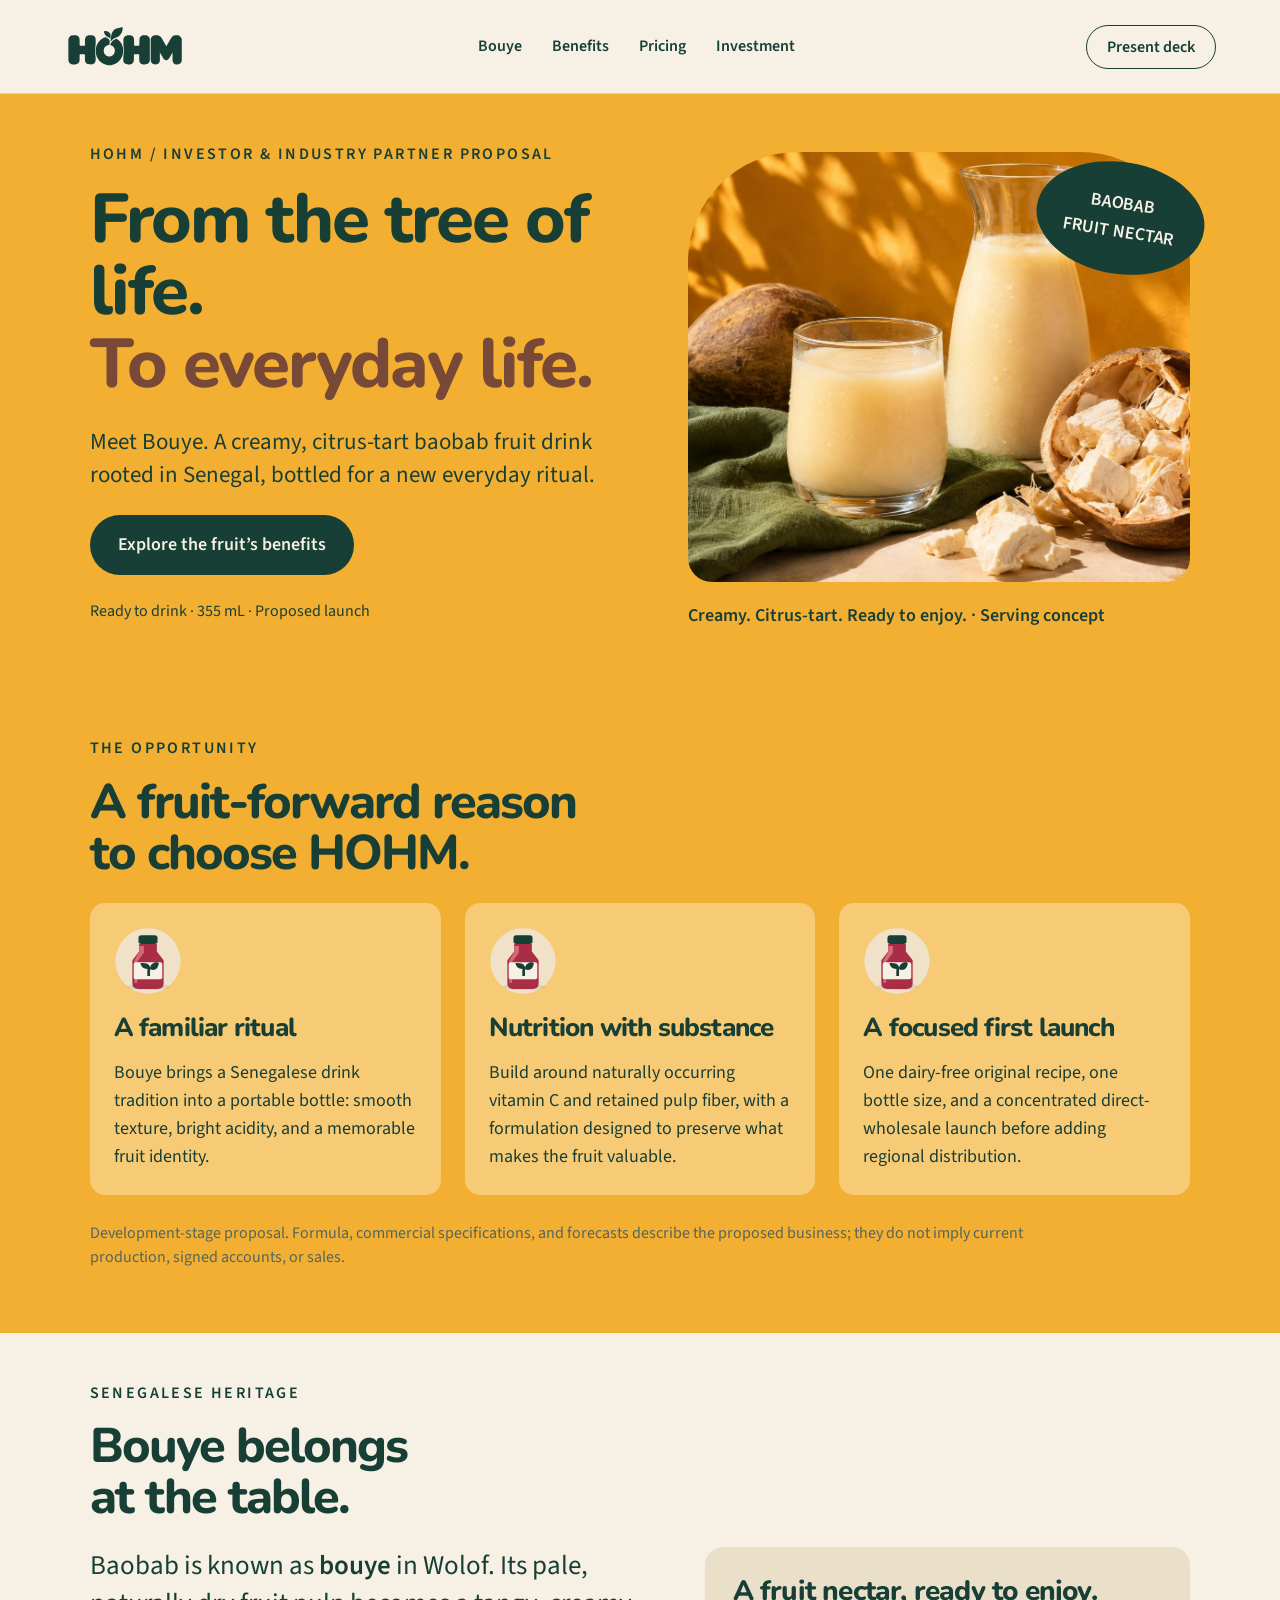
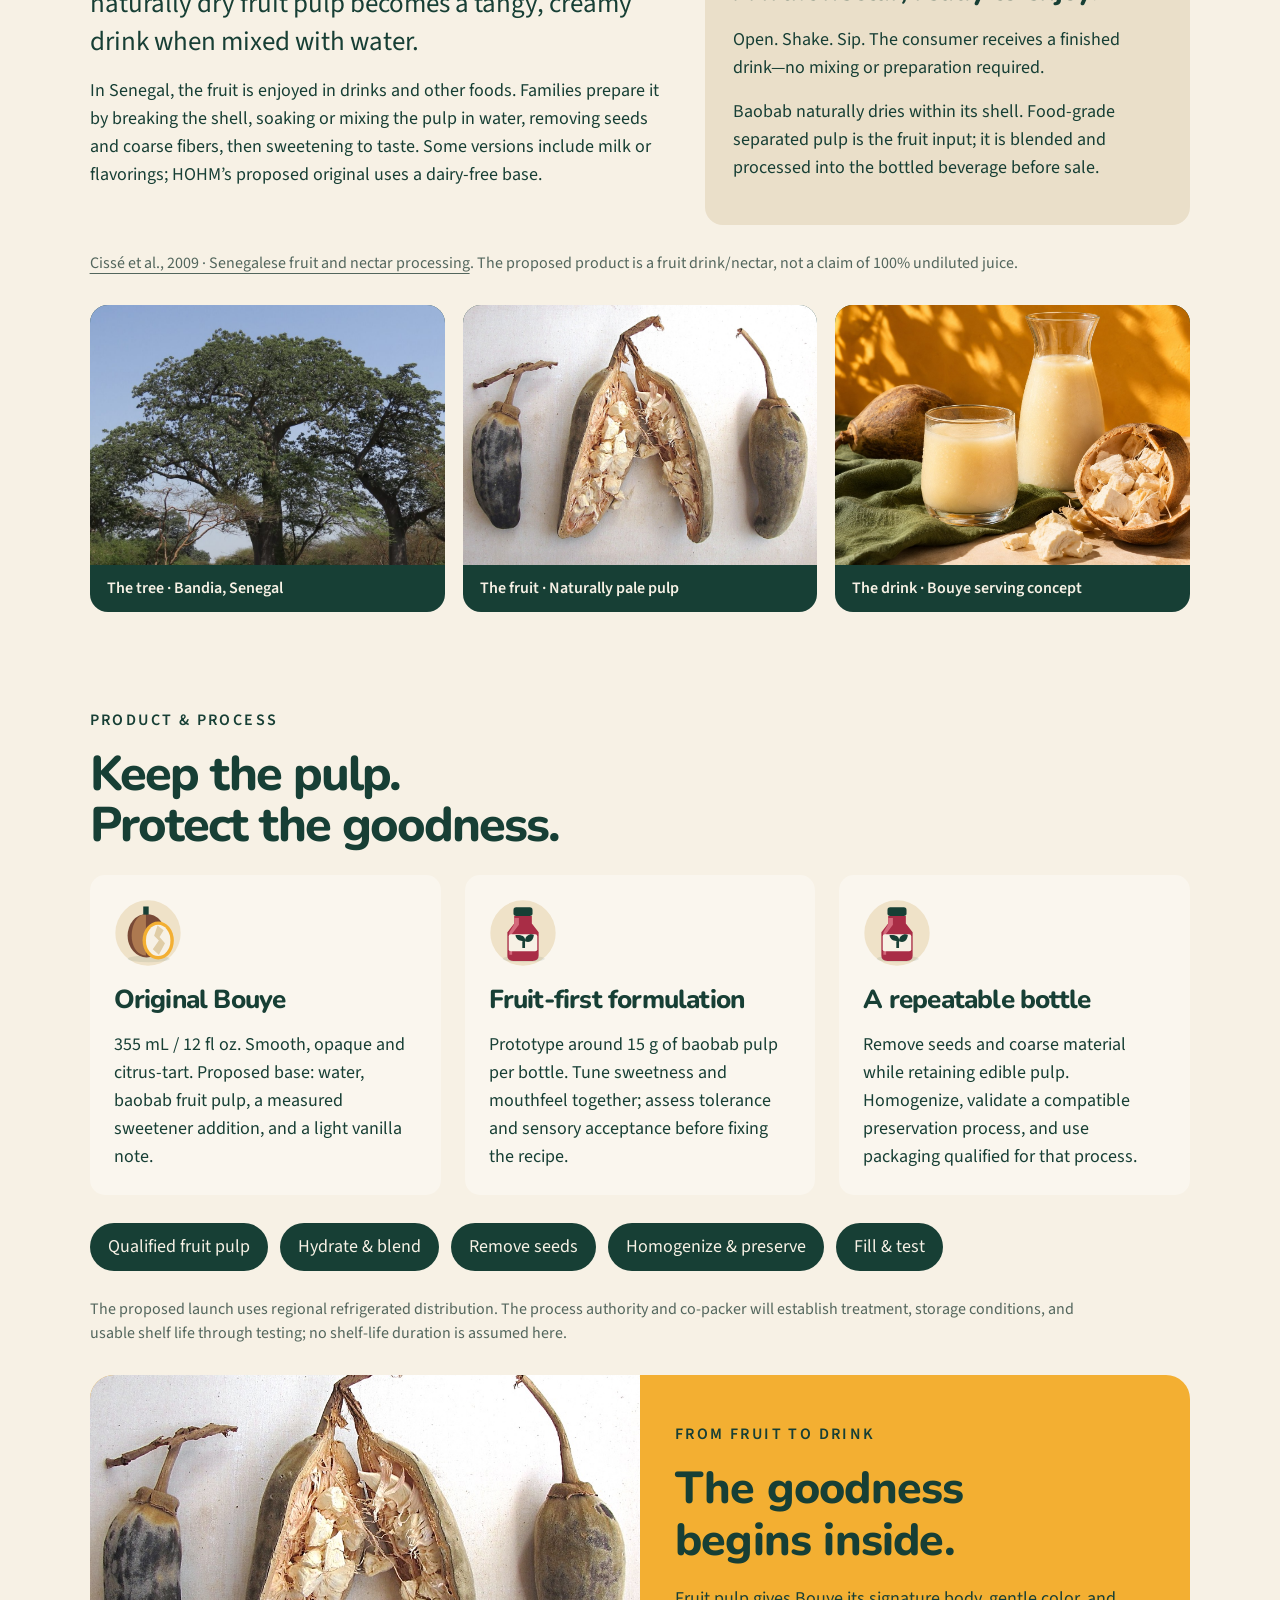
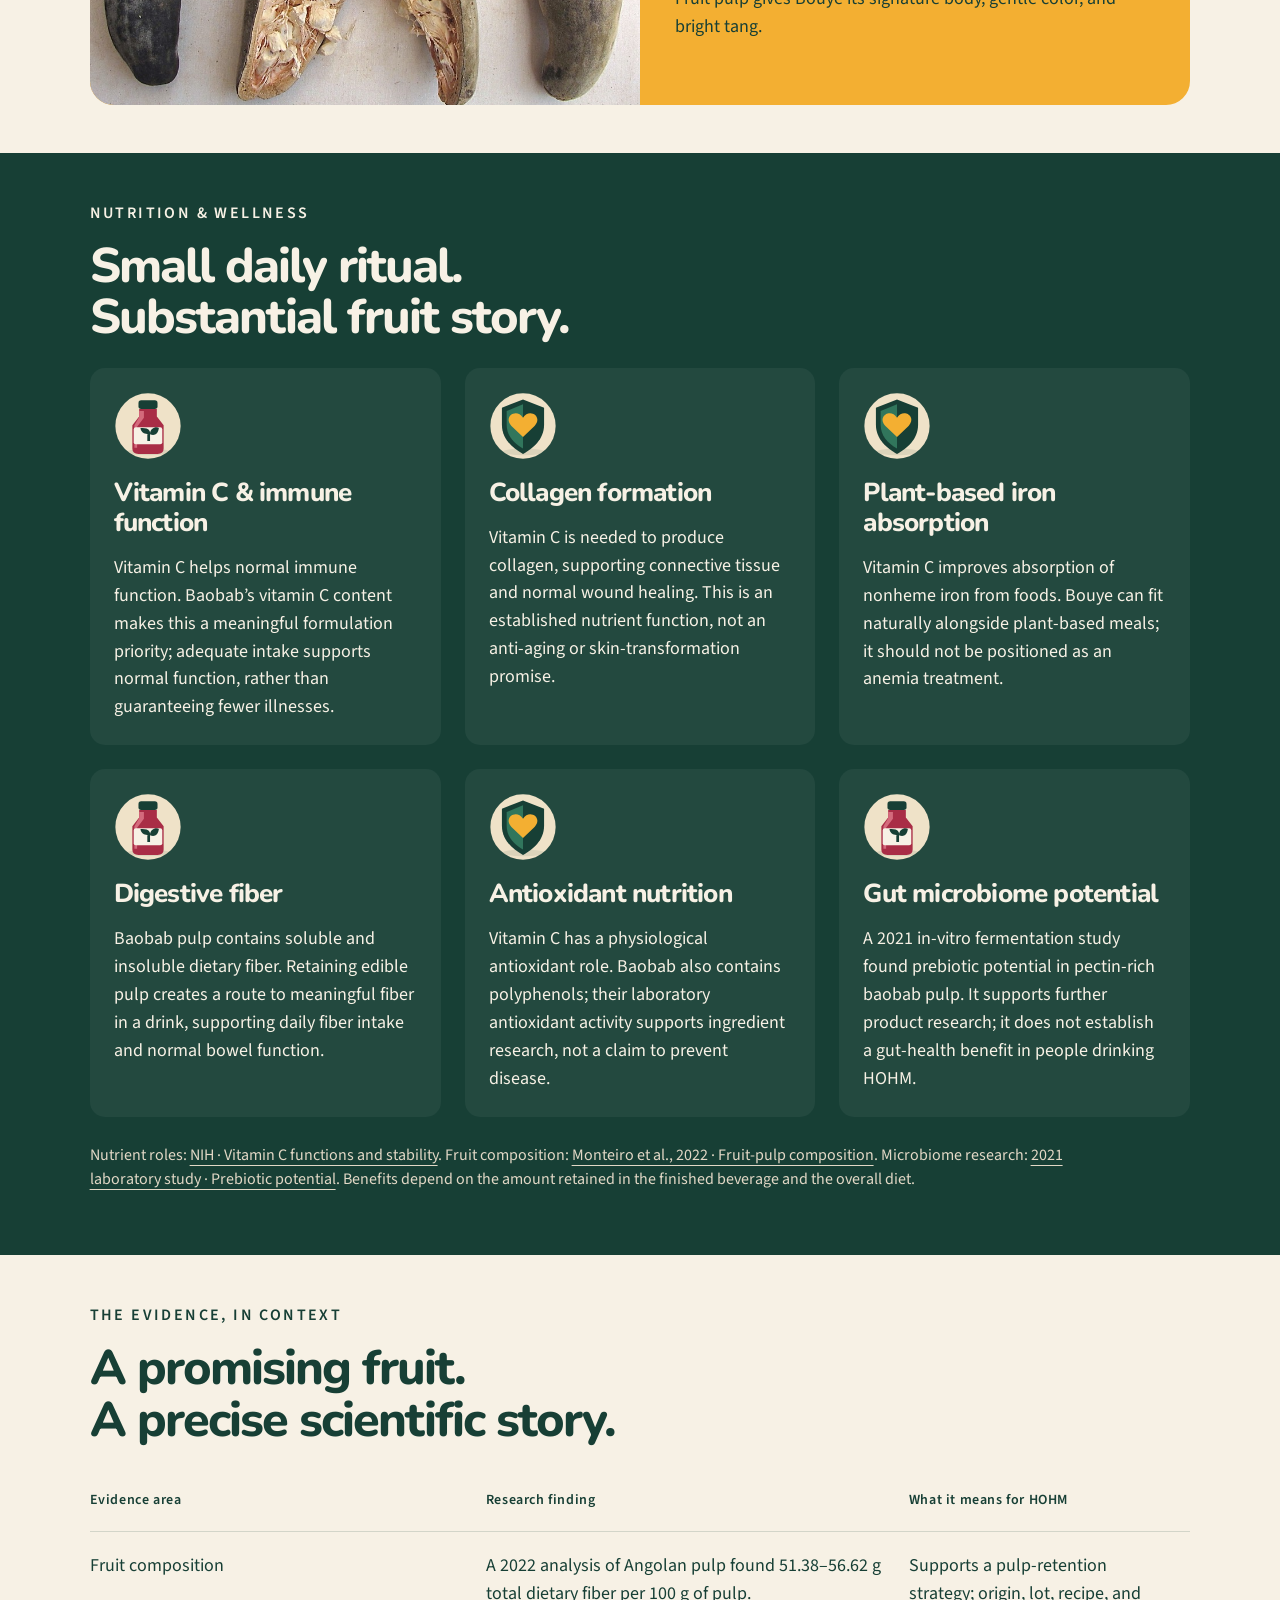
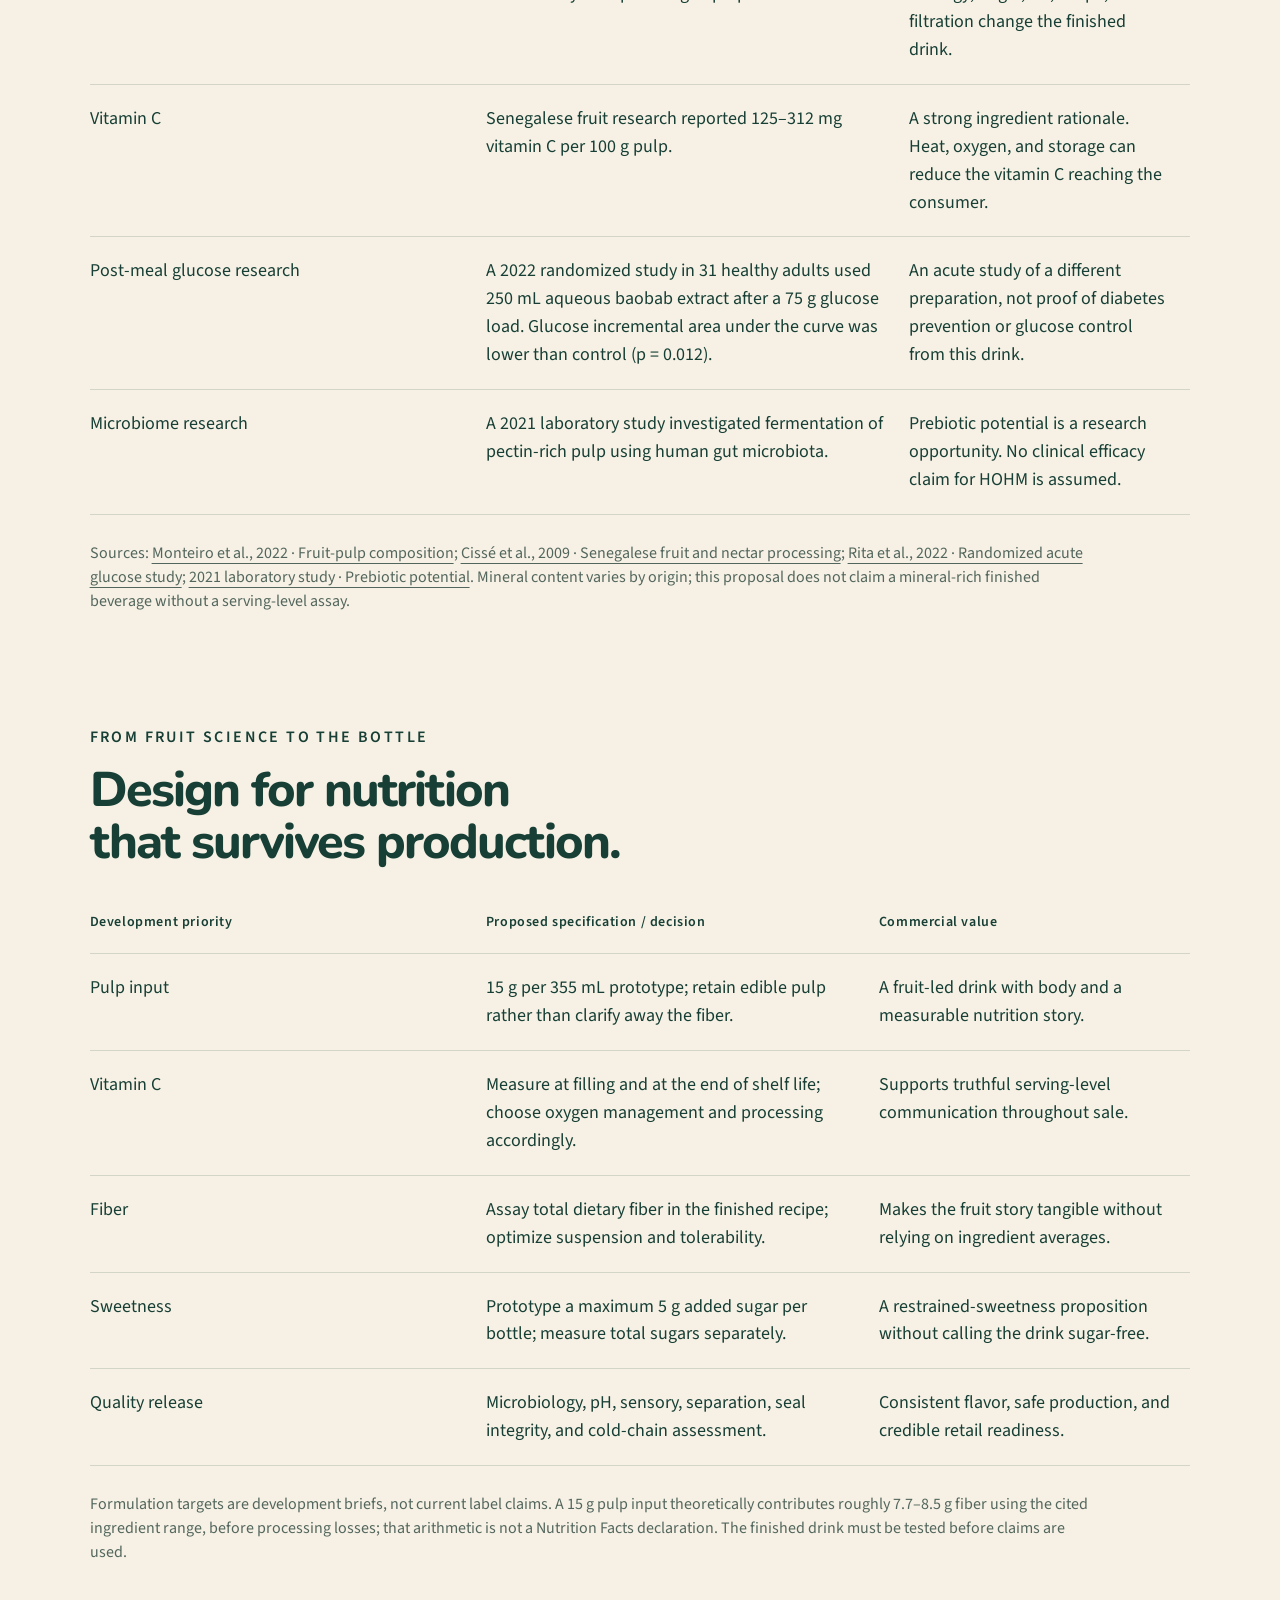
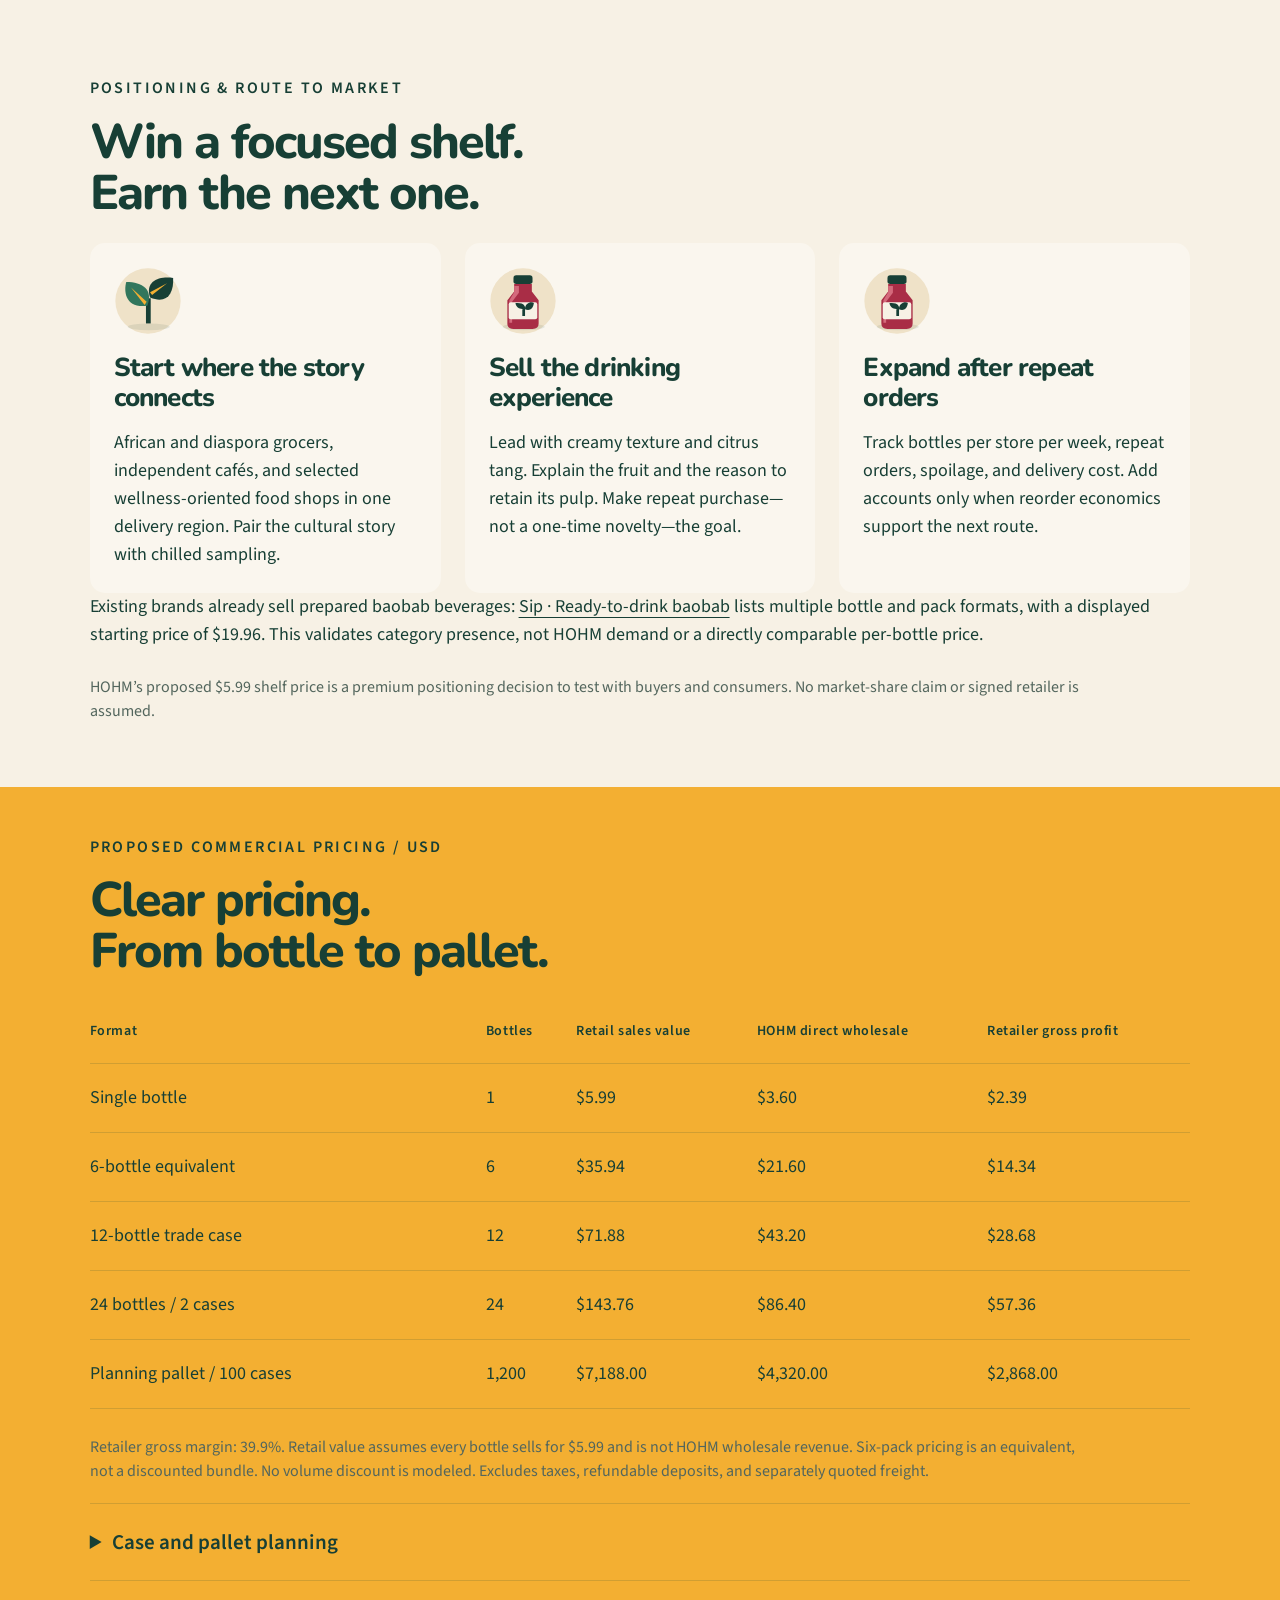
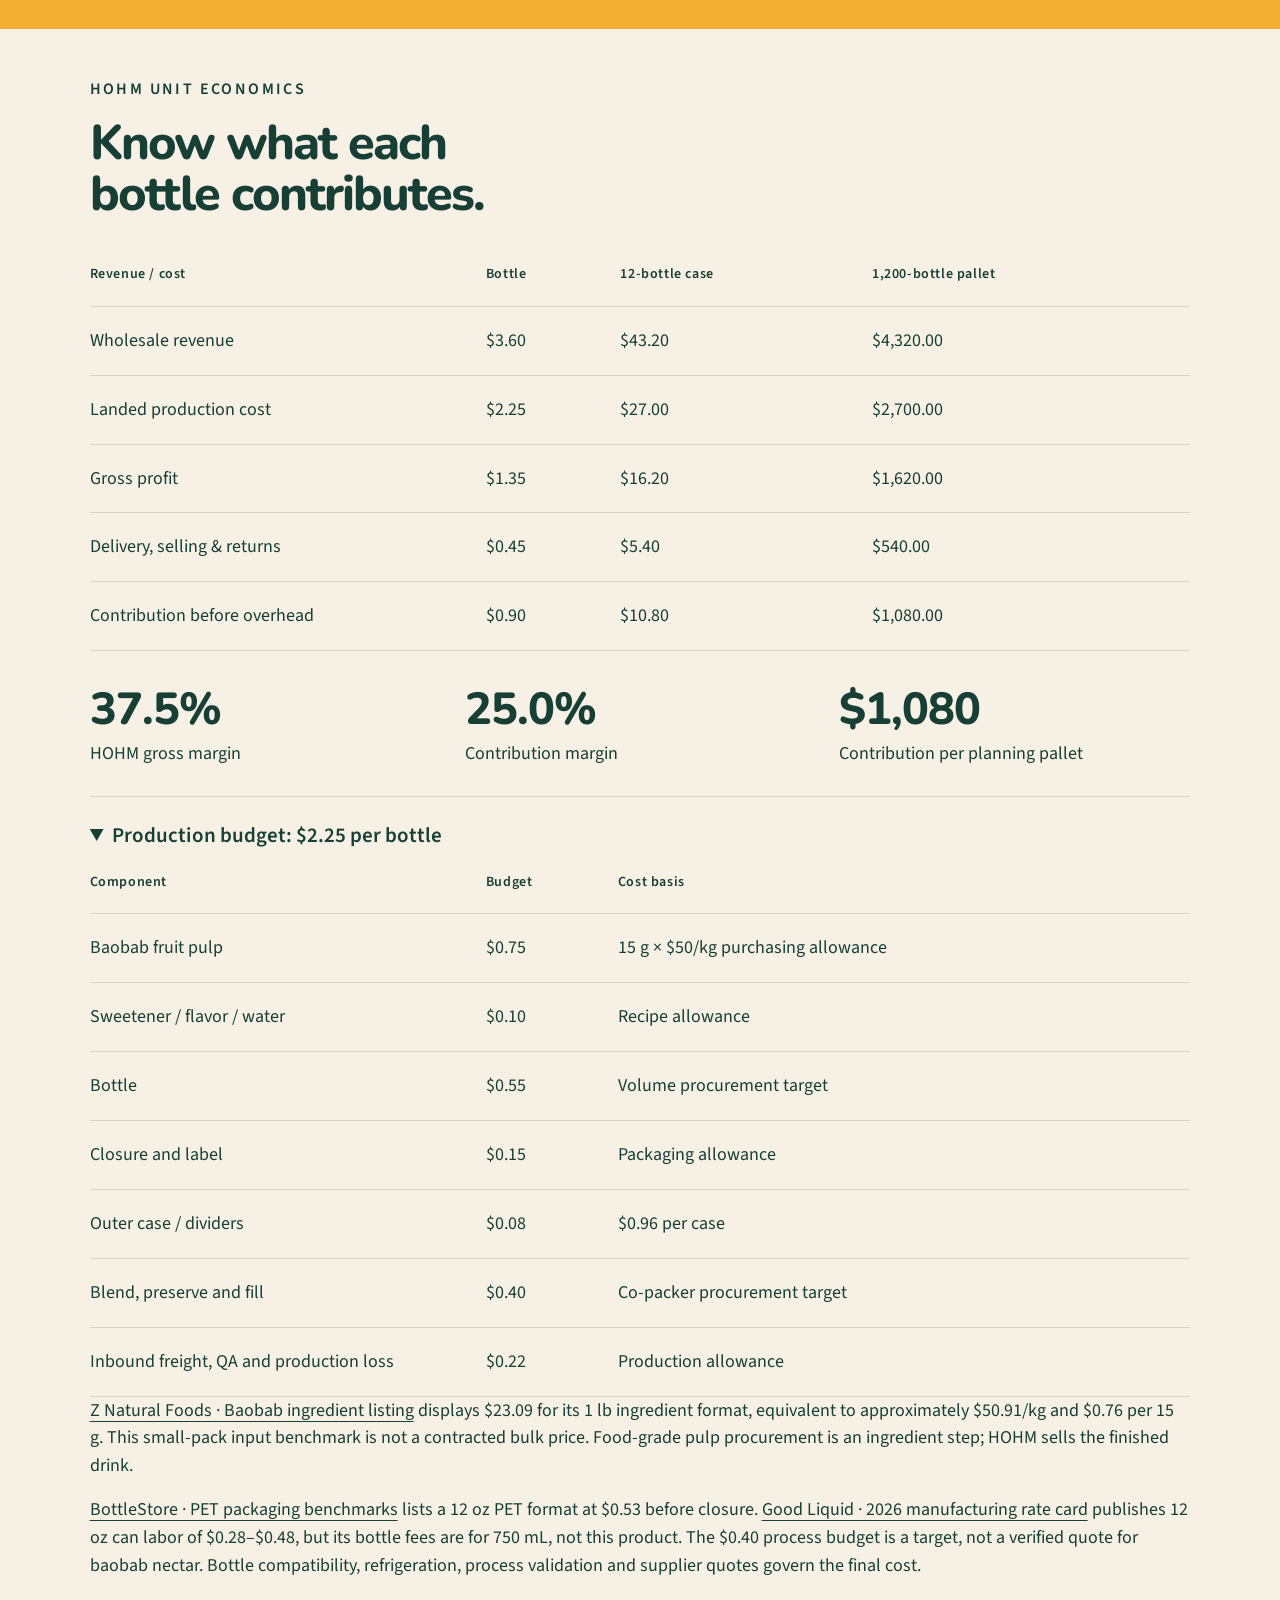
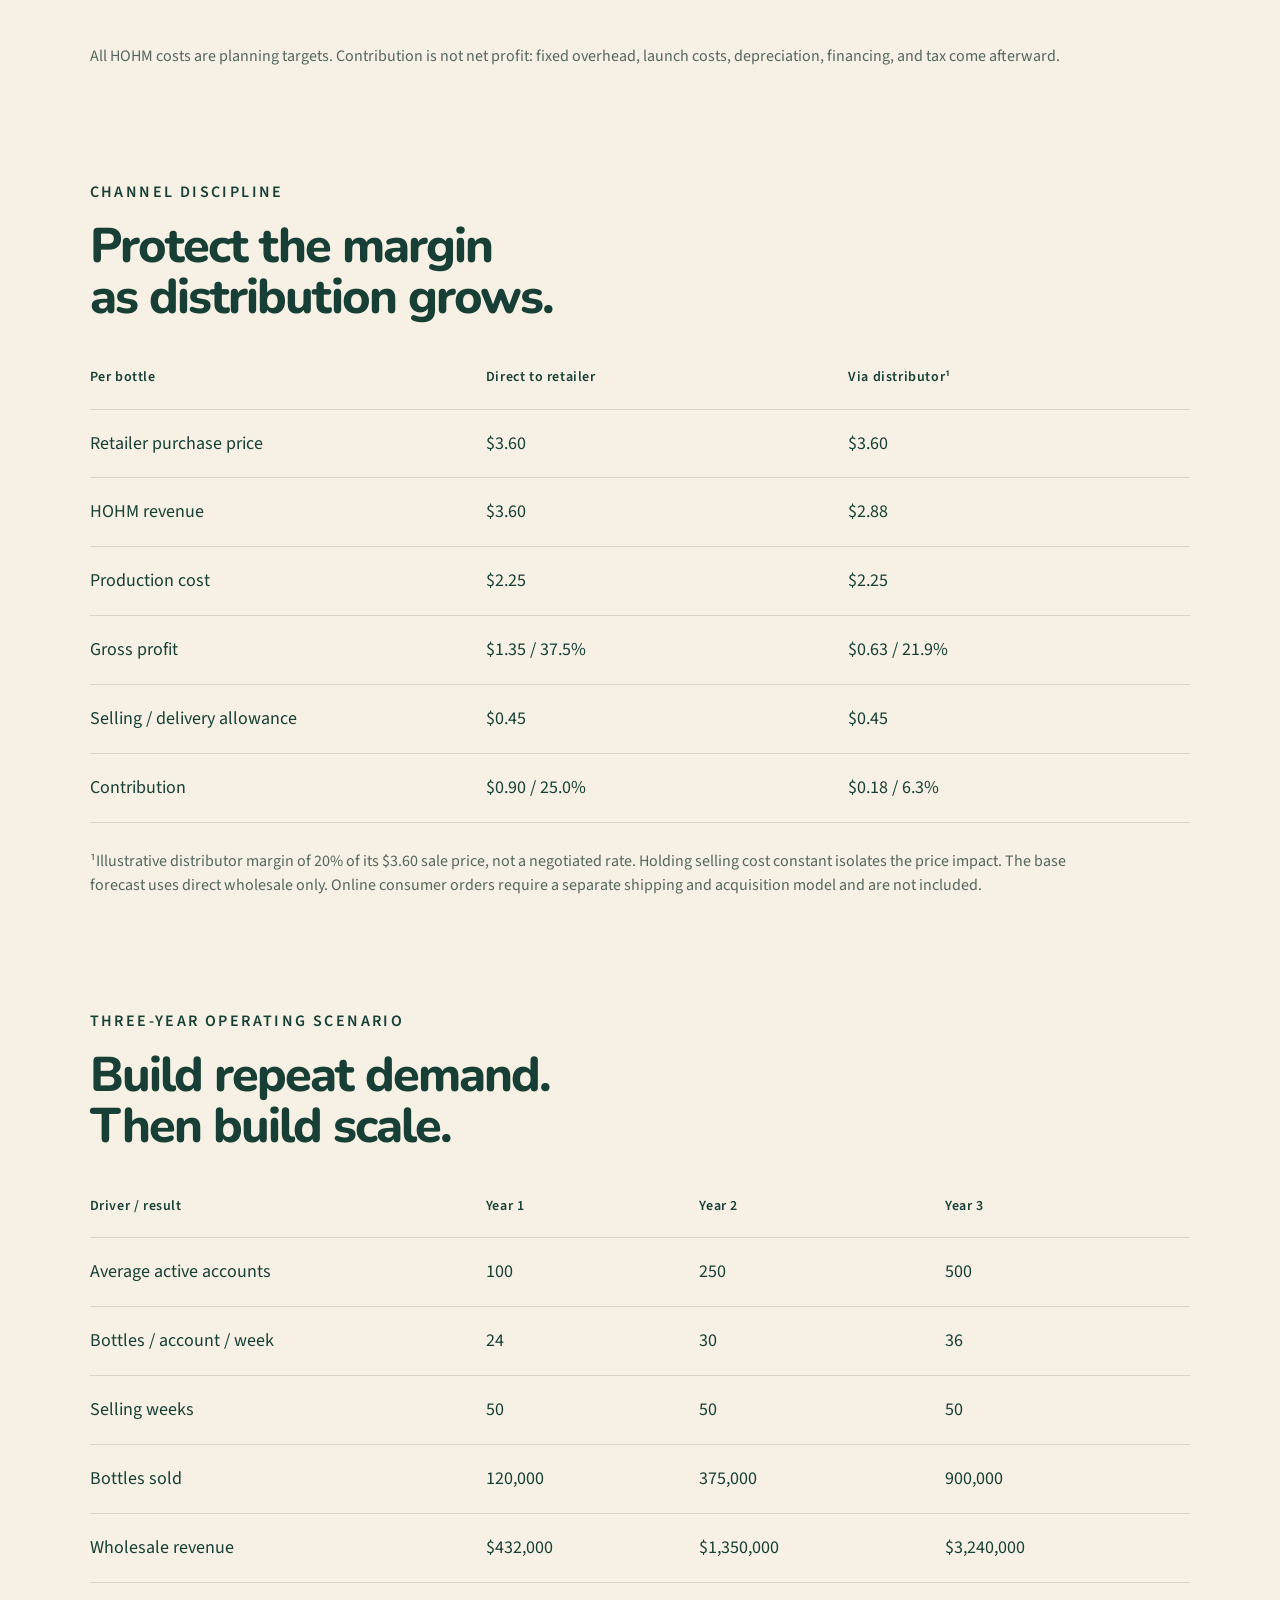
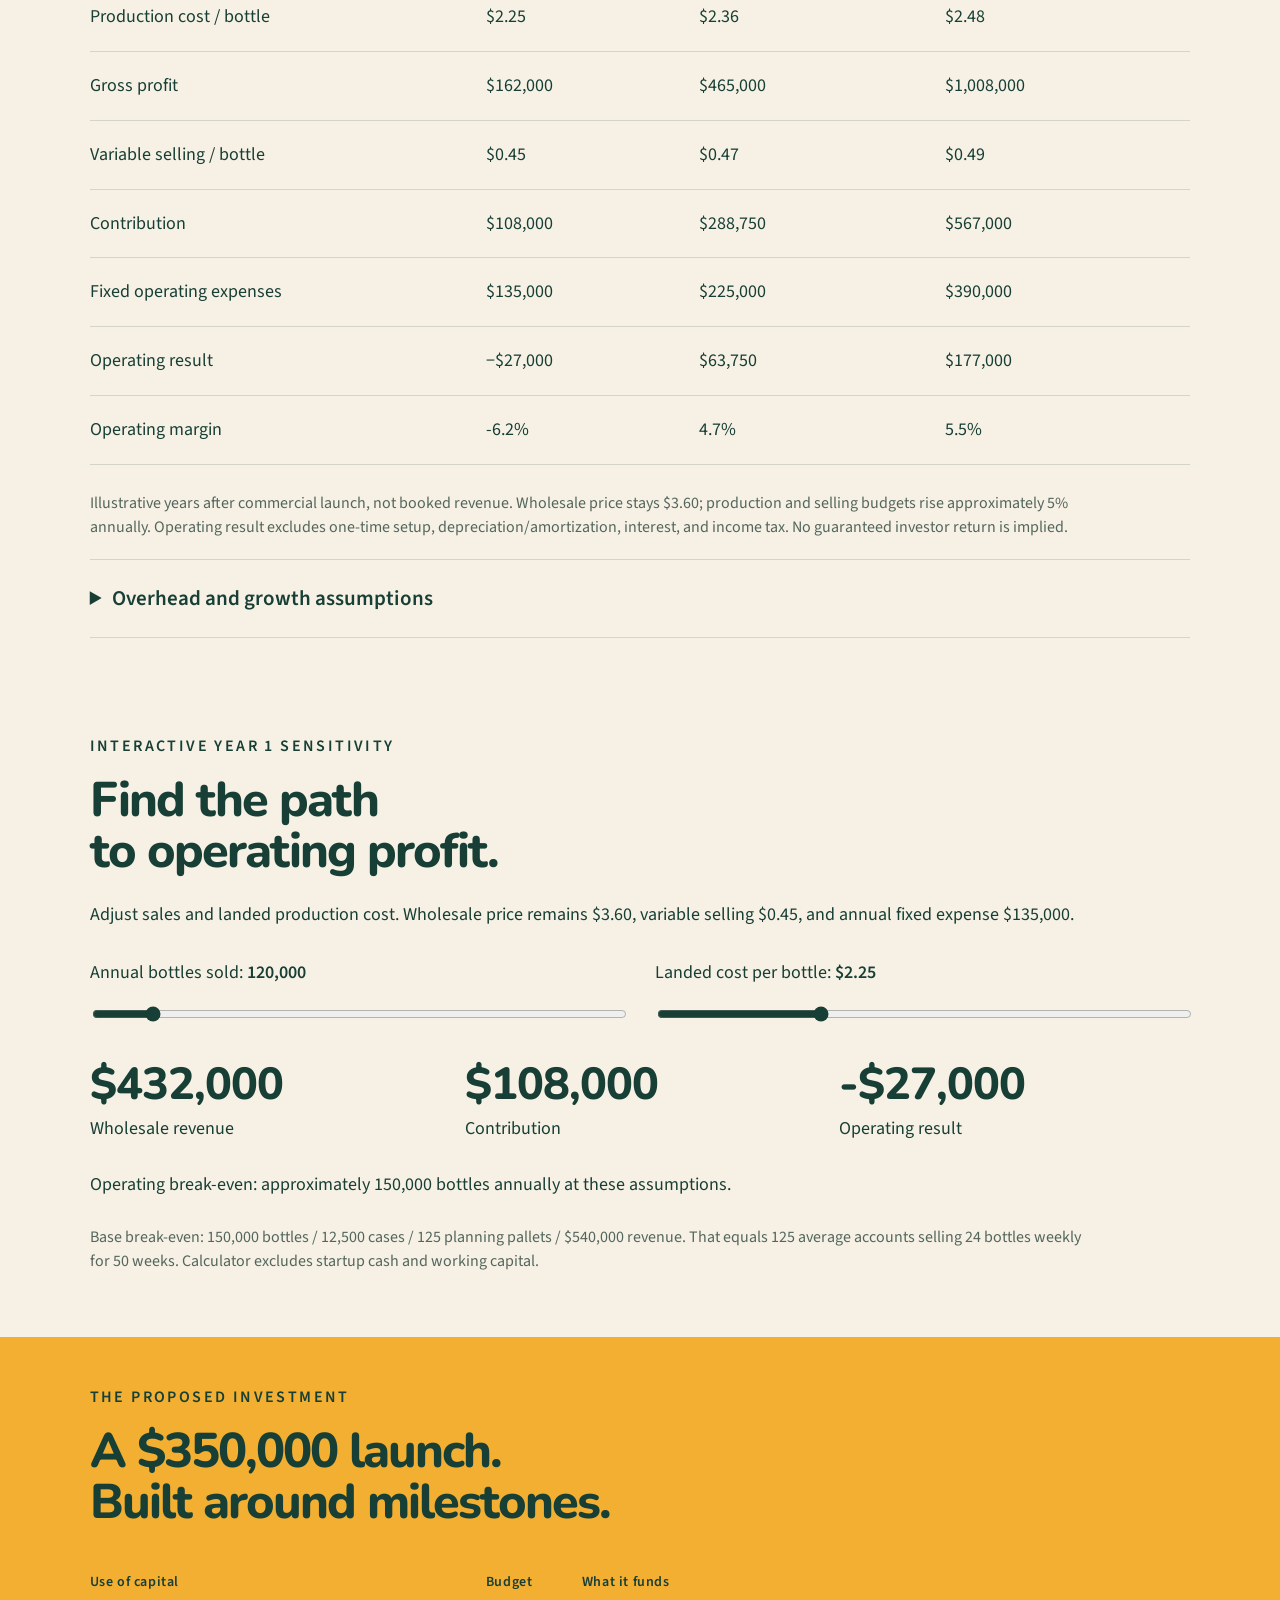
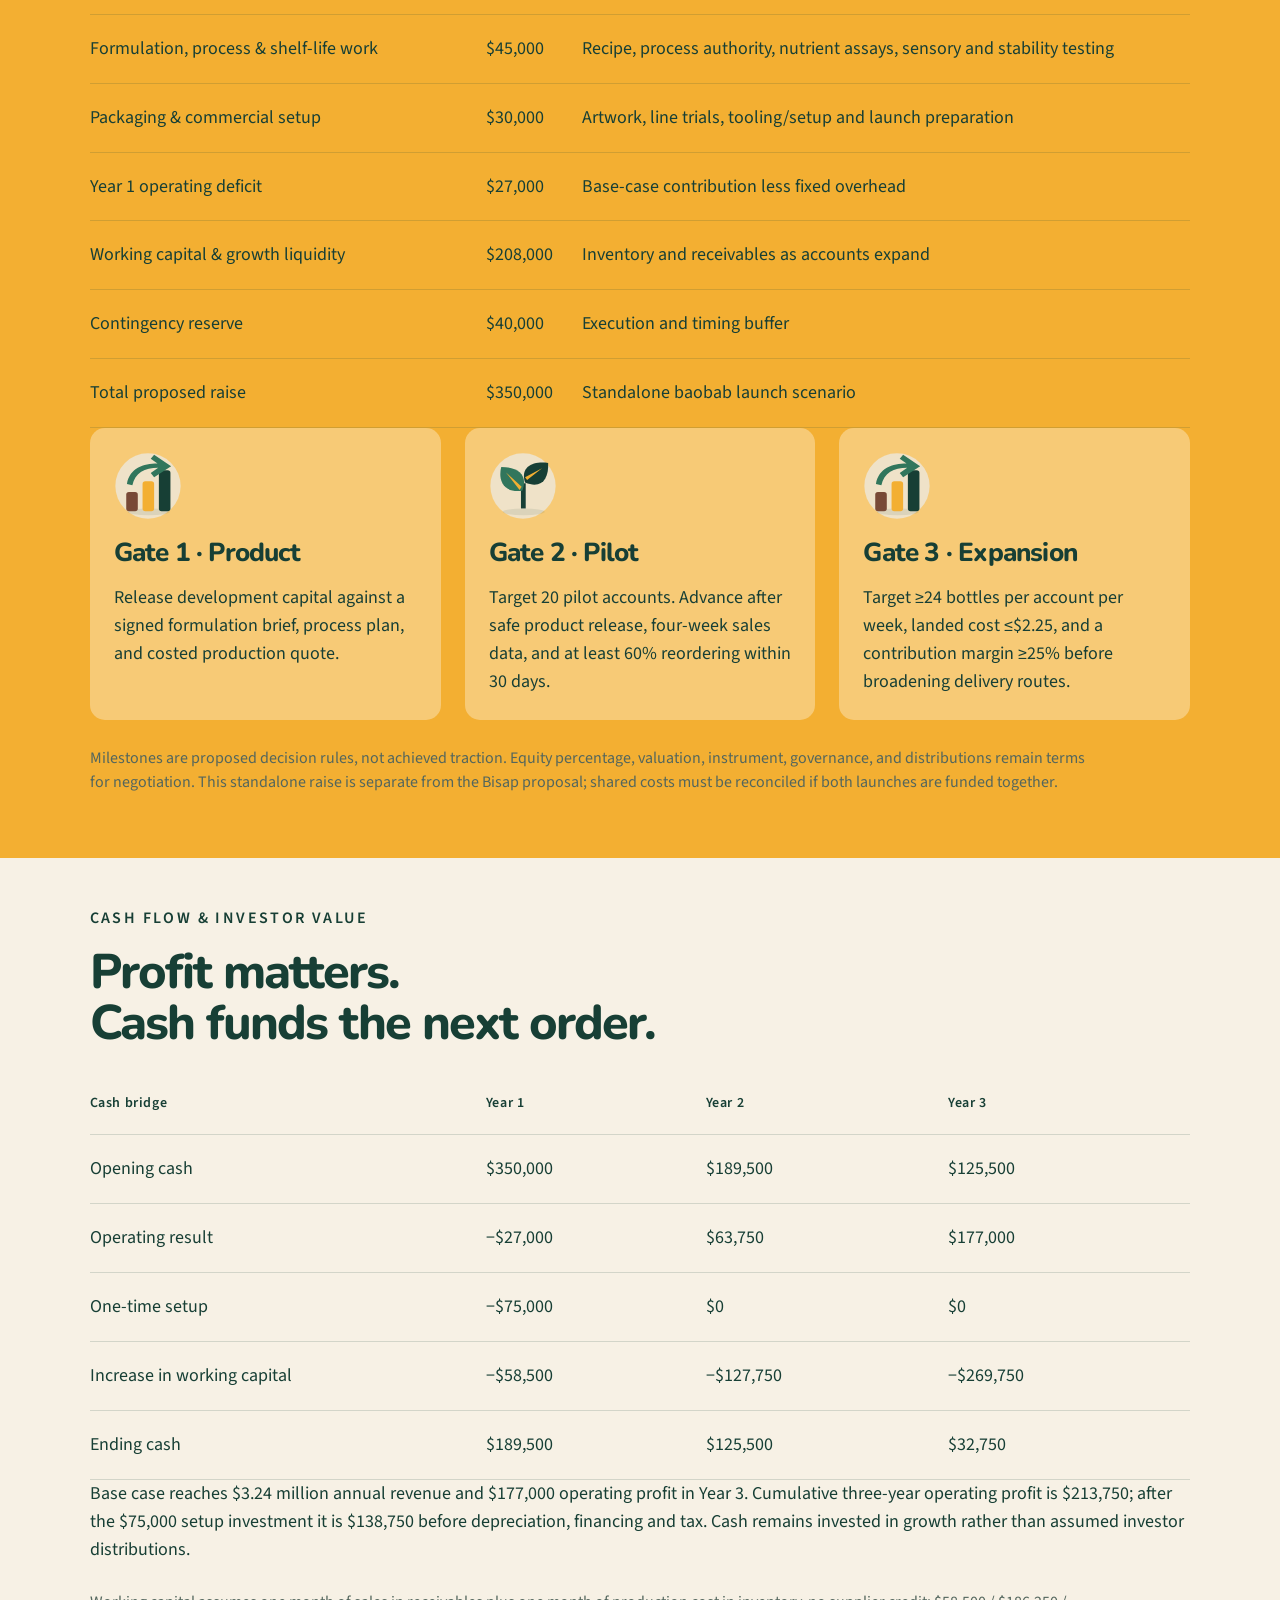
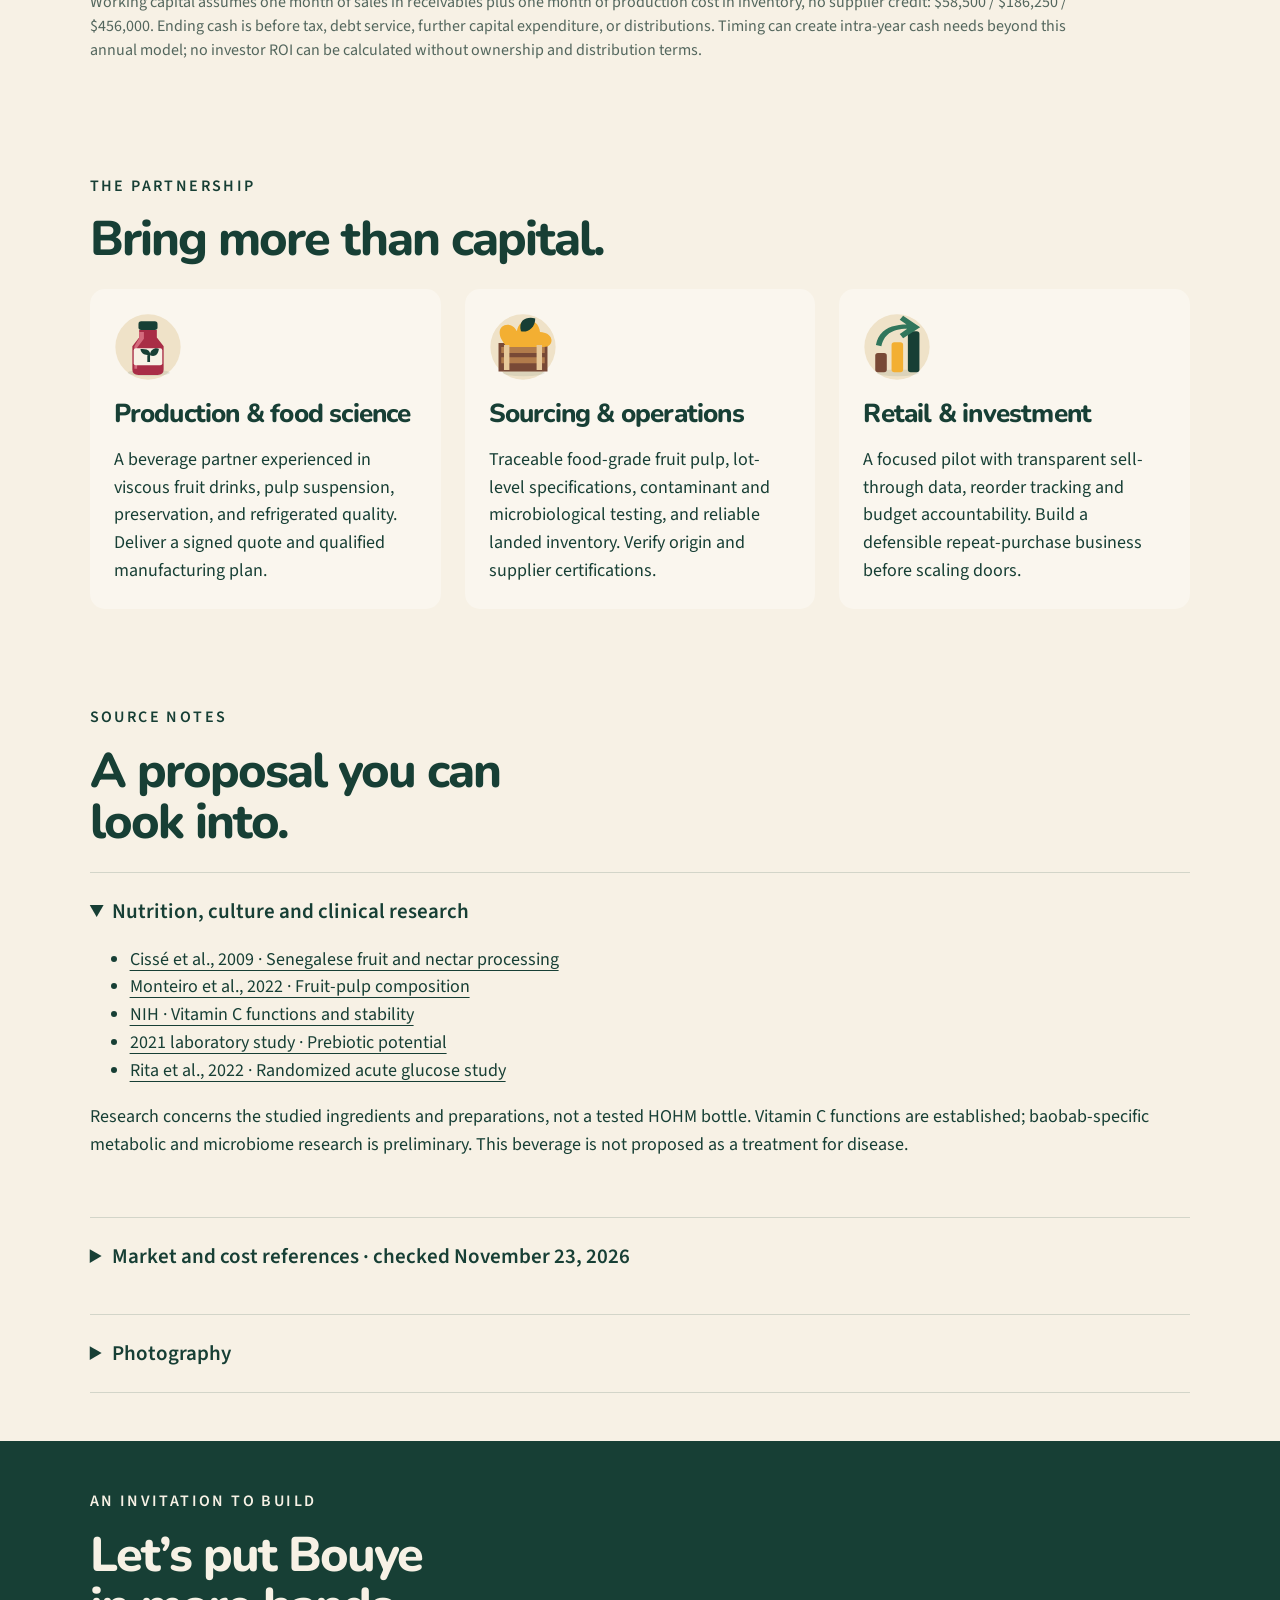
==== commit d30e657b: "Enrich all HOHM decks with botanical photography, serving imagery and filled brand icons" ====
--- a/baobab/index.html
+++ b/baobab/index.html
@@ -1 +1,2 @@
-<!doctype html><html lang="en"><head><meta charset="utf-8"><meta name="viewport" content="width=device-width,initial-scale=1"><title>HOHM Bouye — Baobab fruit drink investment proposal</title><meta name="description" content="HOHM Bouye: a ready-to-drink Senegalese baobab fruit nectar. Explore nutrition science, bottle and pallet pricing, and the investment opportunity."><link rel="canonical" href="https://hohm-ruby.vercel.app/baobab"><meta property="og:title" content="HOHM Bouye — From the tree of life, to everyday life."><meta property="og:description" content="A ready-to-drink baobab fruit proposal rooted in Senegal."><meta property="og:url" content="https://hohm-ruby.vercel.app/baobab"><meta name="theme-color" content="#173F35"><link rel="icon" href="/assets/icon.svg"><link rel="stylesheet" href="/style.css"><link rel="stylesheet" href="/baobab.css"><script defer src="/baobab/app.js"></script></head><body class="baobab"><a class="skip" href="#vision">Skip to proposal</a><header><a class="brand" href="/" aria-label="HOHM company home"><img src="/assets/logo-forest.svg" alt="HOHM" width="122" height="54"></a><nav aria-label="Proposal chapters"><a href="#heritage">Bouye</a><a href="#nutrition">Benefits</a><a href="#economics">Pricing</a><a href="#capital">Investment</a></nav><button id="present" class="small-button" aria-pressed="false">Present deck</button></header><div class="progress" aria-hidden="true"><i></i></div><main><section id="home" class="chapter b-hero"><div><p class="eyebrow">HOHM / INVESTOR & INDUSTRY PARTNER PROPOSAL</p><h1>From the tree of life.<br><em>To everyday life.</em></h1><p class="lead">Meet Bouye. A creamy, citrus-tart baobab fruit drink rooted in Senegal, bottled for a new everyday ritual.</p><a class="button" href="#nutrition">Explore the fruit’s benefits</a><p class="hero-meta">Ready to drink · 355 mL · Proposed launch</p></div><div class="b-art"><img src="/assets/baobab-fruit.jpg" alt="Whole and opened baobab fruit revealing its naturally pale pulp" width="960" height="747"><div class="b-seal">BAOBAB<br>FRUIT NECTAR</div><p>Real fruit. African roots. Everyday nourishment.</p></div></section><section id="vision" class="chapter b-yellow"><p class="eyebrow">THE OPPORTUNITY</p><h2>A fruit-forward reason<br>to choose HOHM.</h2><div class="b-grid"><article><h3>A familiar ritual</h3><p>Bouye brings a Senegalese drink tradition into a portable bottle: smooth texture, bright acidity, and a memorable fruit identity.</p></article><article><h3>Nutrition with substance</h3><p>Build around naturally occurring vitamin C and retained pulp fiber, with a formulation designed to preserve what makes the fruit valuable.</p></article><article><h3>A focused first launch</h3><p>One dairy-free original recipe, one bottle size, and a concentrated direct-wholesale launch before adding regional distribution.</p></article></div><p class="note">Development-stage proposal. Formula, commercial specifications, and forecasts describe the proposed business; they do not imply current production, signed accounts, or sales.</p></section><section id="heritage" class="chapter "><p class="eyebrow">SENEGALESE HERITAGE</p><h2>Bouye belongs<br>at the table.</h2><div class="b-two"><div><p class="large">Baobab is known as <strong>bouye</strong> in Wolof. Its pale, naturally dry fruit pulp becomes a tangy, creamy drink when mixed with water.</p><p>In Senegal, the fruit is enjoyed in drinks and other foods. Families prepare it by breaking the shell, soaking or mixing the pulp in water, removing seeds and coarse fibers, then sweetening to taste. Some versions include milk or flavorings; HOHM’s proposed original uses a dairy-free base.</p></div><div class="b-panel"><h3>A fruit nectar, ready to enjoy.</h3><p>Open. Shake. Sip. The consumer receives a finished drink—no mixing or preparation required.</p><p>Baobab naturally dries within its shell. Food-grade separated pulp is the fruit input; it is blended and processed into the bottled beverage before sale.</p></div></div><p class="note"><a href="https://www.cambridge.org/core/journals/fruits/article/abs/caracterisation-du-fruit-du-baobab-et-etude-de-sa-transformation-en-nectar/C3FF0FBFE6EB9239A1A8F83208399566" target="_blank" rel="noopener">Cissé et al., 2009 · Senegalese fruit and nectar processing</a>. The proposed product is a fruit drink/nectar, not a claim of 100% undiluted juice.</p></section><section id="products" class="chapter "><p class="eyebrow">PRODUCT & PROCESS</p><h2>Keep the pulp.<br>Protect the goodness.</h2><div class="b-grid"><article><h3>Original Bouye</h3><p>355 mL / 12 fl oz. Smooth, opaque and citrus-tart. Proposed base: water, baobab fruit pulp, a measured sweetener addition, and a light vanilla note.</p></article><article><h3>Fruit-first formulation</h3><p>Prototype around 15 g of baobab pulp per bottle. Tune sweetness and mouthfeel together; assess tolerance and sensory acceptance before fixing the recipe.</p></article><article><h3>A repeatable bottle</h3><p>Remove seeds and coarse material while retaining edible pulp. Homogenize, validate a compatible preservation process, and use packaging qualified for that process.</p></article></div><div class="b-process"><span>Qualified fruit pulp</span><span>Hydrate & blend</span><span>Remove seeds</span><span>Homogenize & preserve</span><span>Fill & test</span></div><p class="note">The proposed launch uses regional refrigerated distribution. The process authority and co-packer will establish treatment, storage conditions, and usable shelf life through testing; no shelf-life duration is assumed here.</p></section><section id="nutrition" class="chapter b-green"><p class="eyebrow">NUTRITION & WELLNESS</p><h2>Small daily ritual.<br>Substantial fruit story.</h2><div class="b-grid"><article><h3>Vitamin C & immune function</h3><p>Vitamin C helps normal immune function. Baobab’s vitamin C content makes this a meaningful formulation priority; adequate intake supports normal function, rather than guaranteeing fewer illnesses.</p></article><article><h3>Collagen formation</h3><p>Vitamin C is needed to produce collagen, supporting connective tissue and normal wound healing. This is an established nutrient function, not an anti-aging or skin-transformation promise.</p></article><article><h3>Plant-based iron absorption</h3><p>Vitamin C improves absorption of nonheme iron from foods. Bouye can fit naturally alongside plant-based meals; it should not be positioned as an anemia treatment.</p></article><article><h3>Digestive fiber</h3><p>Baobab pulp contains soluble and insoluble dietary fiber. Retaining edible pulp creates a route to meaningful fiber in a drink, supporting daily fiber intake and normal bowel function.</p></article><article><h3>Antioxidant nutrition</h3><p>Vitamin C has a physiological antioxidant role. Baobab also contains polyphenols; their laboratory antioxidant activity supports ingredient research, not a claim to prevent disease.</p></article><article><h3>Gut microbiome potential</h3><p>A 2021 in-vitro fermentation study found prebiotic potential in pectin-rich baobab pulp. It supports further product research; it does not establish a gut-health benefit in people drinking HOHM.</p></article></div><p class="note">Nutrient roles: <a href="https://ods.od.nih.gov/factsheets/VitaminC-HealthProfessional/" target="_blank" rel="noopener">NIH · Vitamin C functions and stability</a>. Fruit composition: <a href="https://www.mdpi.com/2223-7747/11/17/2272" target="_blank" rel="noopener">Monteiro et al., 2022 · Fruit-pulp composition</a>. Microbiome research: <a href="https://www.mdpi.com/2076-2607/9/9/1981" target="_blank" rel="noopener">2021 laboratory study · Prebiotic potential</a>. Benefits depend on the amount retained in the finished beverage and the overall diet.</p></section><section id="evidence" class="chapter "><p class="eyebrow">THE EVIDENCE, IN CONTEXT</p><h2>A promising fruit.<br>A precise scientific story.</h2><div class="table-scroll"><table><thead><tr><th>Evidence area</th><th>Research finding</th><th>What it means for HOHM</th></tr></thead><tbody><tr><td>Fruit composition</td><td>A 2022 analysis of Angolan pulp found 51.38–56.62 g total dietary fiber per 100 g of pulp.</td><td>Supports a pulp-retention strategy; origin, lot, recipe, and filtration change the finished drink.</td></tr><tr><td>Vitamin C</td><td>Senegalese fruit research reported 125–312 mg vitamin C per 100 g pulp.</td><td>A strong ingredient rationale. Heat, oxygen, and storage can reduce the vitamin C reaching the consumer.</td></tr><tr><td>Post-meal glucose research</td><td>A 2022 randomized study in 31 healthy adults used 250 mL aqueous baobab extract after a 75 g glucose load. Glucose incremental area under the curve was lower than control (p = 0.012).</td><td>An acute study of a different preparation, not proof of diabetes prevention or glucose control from this drink.</td></tr><tr><td>Microbiome research</td><td>A 2021 laboratory study investigated fermentation of pectin-rich pulp using human gut microbiota.</td><td>Prebiotic potential is a research opportunity. No clinical efficacy claim for HOHM is assumed.</td></tr></tbody></table></div><p class="note">Sources: <a href="https://www.mdpi.com/2223-7747/11/17/2272" target="_blank" rel="noopener">Monteiro et al., 2022 · Fruit-pulp composition</a>; <a href="https://www.cambridge.org/core/journals/fruits/article/abs/caracterisation-du-fruit-du-baobab-et-etude-de-sa-transformation-en-nectar/C3FF0FBFE6EB9239A1A8F83208399566" target="_blank" rel="noopener">Cissé et al., 2009 · Senegalese fruit and nectar processing</a>; <a href="https://www.mdpi.com/2072-6643/14/2/398" target="_blank" rel="noopener">Rita et al., 2022 · Randomized acute glucose study</a>; <a href="https://www.mdpi.com/2076-2607/9/9/1981" target="_blank" rel="noopener">2021 laboratory study · Prebiotic potential</a>. Mineral content varies by origin; this proposal does not claim a mineral-rich finished beverage without a serving-level assay.</p></section><section id="formulation" class="chapter "><p class="eyebrow">FROM FRUIT SCIENCE TO THE BOTTLE</p><h2>Design for nutrition<br>that survives production.</h2><div class="table-scroll"><table><thead><tr><th>Development priority</th><th>Proposed specification / decision</th><th>Commercial value</th></tr></thead><tbody><tr><td>Pulp input</td><td>15 g per 355 mL prototype; retain edible pulp rather than clarify away the fiber.</td><td>A fruit-led drink with body and a measurable nutrition story.</td></tr><tr><td>Vitamin C</td><td>Measure at filling and at the end of shelf life; choose oxygen management and processing accordingly.</td><td>Supports truthful serving-level communication throughout sale.</td></tr><tr><td>Fiber</td><td>Assay total dietary fiber in the finished recipe; optimize suspension and tolerability.</td><td>Makes the fruit story tangible without relying on ingredient averages.</td></tr><tr><td>Sweetness</td><td>Prototype a maximum 5 g added sugar per bottle; measure total sugars separately.</td><td>A restrained-sweetness proposition without calling the drink sugar-free.</td></tr><tr><td>Quality release</td><td>Microbiology, pH, sensory, separation, seal integrity, and cold-chain assessment.</td><td>Consistent flavor, safe production, and credible retail readiness.</td></tr></tbody></table></div><p class="note">Formulation targets are development briefs, not current label claims. A 15 g pulp input theoretically contributes roughly 7.7–8.5 g fiber using the cited ingredient range, before processing losses; that arithmetic is not a Nutrition Facts declaration. The finished drink must be tested before claims are used.</p></section><section id="market" class="chapter "><p class="eyebrow">POSITIONING & ROUTE TO MARKET</p><h2>Win a focused shelf.<br>Earn the next one.</h2><div class="b-grid"><article><h3>Start where the story connects</h3><p>African and diaspora grocers, independent cafés, and selected wellness-oriented food shops in one delivery region. Pair the cultural story with chilled sampling.</p></article><article><h3>Sell the drinking experience</h3><p>Lead with creamy texture and citrus tang. Explain the fruit and the reason to retain its pulp. Make repeat purchase—not a one-time novelty—the goal.</p></article><article><h3>Expand after repeat orders</h3><p>Track bottles per store per week, repeat orders, spoilage, and delivery cost. Add accounts only when reorder economics support the next route.</p></article></div><p>Existing brands already sell prepared baobab beverages: <a href="https://www.sipbevs.com/product-page/baobab" target="_blank" rel="noopener">Sip · Ready-to-drink baobab</a> lists multiple bottle and pack formats, with a displayed starting price of $19.96. This validates category presence, not HOHM demand or a directly comparable per-bottle price.</p><p class="note">HOHM’s proposed $5.99 shelf price is a premium positioning decision to test with buyers and consumers. No market-share claim or signed retailer is assumed.</p></section><section id="economics" class="chapter b-yellow"><p class="eyebrow">PROPOSED COMMERCIAL PRICING / USD</p><h2>Clear pricing.<br>From bottle to pallet.</h2><div class="table-scroll"><table><thead><tr><th>Format</th><th>Bottles</th><th>Retail sales value</th><th>HOHM direct wholesale</th><th>Retailer gross profit</th></tr></thead><tbody><tr><td>Single bottle</td><td>1</td><td>$5.99</td><td>$3.60</td><td>$2.39</td></tr><tr><td>6-bottle equivalent</td><td>6</td><td>$35.94</td><td>$21.60</td><td>$14.34</td></tr><tr><td>12-bottle trade case</td><td>12</td><td>$71.88</td><td>$43.20</td><td>$28.68</td></tr><tr><td>24 bottles / 2 cases</td><td>24</td><td>$143.76</td><td>$86.40</td><td>$57.36</td></tr><tr><td>Planning pallet / 100 cases</td><td>1,200</td><td>$7,188.00</td><td>$4,320.00</td><td>$2,868.00</td></tr></tbody></table></div><p class="note">Retailer gross margin: 39.9%. Retail value assumes every bottle sells for $5.99 and is not HOHM wholesale revenue. Six-pack pricing is an equivalent, not a discounted bundle. No volume discount is modeled. Excludes taxes, refundable deposits, and separately quoted freight.</p><details><summary>Case and pallet planning</summary><div class="details-body"><p>12 bottles per case. Planning pallet: 100 cases / 1,200 bottles / 426 liters. A 48 × 40 inch pallet with 20 cases per layer and five layers is a logistics assumption, subject to case dimensions, stacking, loaded weight, and carrier limits. Juice alone is approximately 426 kg at a 1 kg/L planning density, before packaging. Proposed opening trade order: one case.</p></div></details></section><section id="costs" class="chapter "><p class="eyebrow">HOHM UNIT ECONOMICS</p><h2>Know what each<br>bottle contributes.</h2><div class="table-scroll"><table><thead><tr><th>Revenue / cost</th><th>Bottle</th><th>12-bottle case</th><th>1,200-bottle pallet</th></tr></thead><tbody><tr><td>Wholesale revenue</td><td>$3.60</td><td>$43.20</td><td>$4,320.00</td></tr><tr><td>Landed production cost</td><td>$2.25</td><td>$27.00</td><td>$2,700.00</td></tr><tr><td>Gross profit</td><td>$1.35</td><td>$16.20</td><td>$1,620.00</td></tr><tr><td>Delivery, selling & returns</td><td>$0.45</td><td>$5.40</td><td>$540.00</td></tr><tr><td>Contribution before overhead</td><td>$0.90</td><td>$10.80</td><td>$1,080.00</td></tr></tbody></table></div><div class="b-stats"><div><strong>37.5%</strong><span>HOHM gross margin</span></div><div><strong>25.0%</strong><span>Contribution margin</span></div><div><strong>$1,080</strong><span>Contribution per planning pallet</span></div></div><details open><summary>Production budget: $2.25 per bottle</summary><div class="details-body"><div class="table-scroll"><table><thead><tr><th>Component</th><th>Budget</th><th>Cost basis</th></tr></thead><tbody><tr><td>Baobab fruit pulp</td><td>$0.75</td><td>15 g × $50/kg purchasing allowance</td></tr><tr><td>Sweetener / flavor / water</td><td>$0.10</td><td>Recipe allowance</td></tr><tr><td>Bottle</td><td>$0.55</td><td>Volume procurement target</td></tr><tr><td>Closure and label</td><td>$0.15</td><td>Packaging allowance</td></tr><tr><td>Outer case / dividers</td><td>$0.08</td><td>$0.96 per case</td></tr><tr><td>Blend, preserve and fill</td><td>$0.40</td><td>Co-packer procurement target</td></tr><tr><td>Inbound freight, QA and production loss</td><td>$0.22</td><td>Production allowance</td></tr></tbody></table></div><p><a href="https://www.znaturalfoods.com/products/baobab-fruit-powder-organic" target="_blank" rel="noopener">Z Natural Foods · Baobab ingredient listing</a> displays $23.09 for its 1 lb ingredient format, equivalent to approximately $50.91/kg and $0.76 per 15 g. This small-pack input benchmark is not a contracted bulk price. Food-grade pulp procurement is an ingredient step; HOHM sells the finished drink.</p><p><a href="https://www.bottlestore.com/plastic-containers/food-beverage/dairy-plastic-bottles.html" target="_blank" rel="noopener">BottleStore · PET packaging benchmarks</a> lists a 12 oz PET format at $0.53 before closure. <a href="https://www.goodliquidbevco.com/" target="_blank" rel="noopener">Good Liquid · 2026 manufacturing rate card</a> publishes 12 oz can labor of $0.28–$0.48, but its bottle fees are for 750 mL, not this product. The $0.40 process budget is a target, not a verified quote for baobab nectar. Bottle compatibility, refrigeration, process validation and supplier quotes govern the final cost.</p></div></details><p class="note">All HOHM costs are planning targets. Contribution is not net profit: fixed overhead, launch costs, depreciation, financing, and tax come afterward.</p></section><section id="channels" class="chapter "><p class="eyebrow">CHANNEL DISCIPLINE</p><h2>Protect the margin<br>as distribution grows.</h2><div class="table-scroll"><table><thead><tr><th>Per bottle</th><th>Direct to retailer</th><th>Via distributor¹</th></tr></thead><tbody><tr><td>Retailer purchase price</td><td>$3.60</td><td>$3.60</td></tr><tr><td>HOHM revenue</td><td>$3.60</td><td>$2.88</td></tr><tr><td>Production cost</td><td>$2.25</td><td>$2.25</td></tr><tr><td>Gross profit</td><td>$1.35 / 37.5%</td><td>$0.63 / 21.9%</td></tr><tr><td>Selling / delivery allowance</td><td>$0.45</td><td>$0.45</td></tr><tr><td>Contribution</td><td>$0.90 / 25.0%</td><td>$0.18 / 6.3%</td></tr></tbody></table></div><p class="note">¹Illustrative distributor margin of 20% of its $3.60 sale price, not a negotiated rate. Holding selling cost constant isolates the price impact. The base forecast uses direct wholesale only. Online consumer orders require a separate shipping and acquisition model and are not included.</p></section><section id="growth" class="chapter "><p class="eyebrow">THREE-YEAR OPERATING SCENARIO</p><h2>Build repeat demand.<br>Then build scale.</h2><div class="table-scroll"><table><thead><tr><th>Driver / result</th><th>Year 1</th><th>Year 2</th><th>Year 3</th></tr></thead><tbody><tr><td>Average active accounts</td><td>100</td><td>250</td><td>500</td></tr><tr><td>Bottles / account / week</td><td>24</td><td>30</td><td>36</td></tr><tr><td>Selling weeks</td><td>50</td><td>50</td><td>50</td></tr><tr><td>Bottles sold</td><td>120,000</td><td>375,000</td><td>900,000</td></tr><tr><td>Wholesale revenue</td><td>$432,000</td><td>$1,350,000</td><td>$3,240,000</td></tr><tr><td>Production cost / bottle</td><td>$2.25</td><td>$2.36</td><td>$2.48</td></tr><tr><td>Gross profit</td><td>$162,000</td><td>$465,000</td><td>$1,008,000</td></tr><tr><td>Variable selling / bottle</td><td>$0.45</td><td>$0.47</td><td>$0.49</td></tr><tr><td>Contribution</td><td>$108,000</td><td>$288,750</td><td>$567,000</td></tr><tr><td>Fixed operating expenses</td><td>$135,000</td><td>$225,000</td><td>$390,000</td></tr><tr><td>Operating result</td><td>−$27,000</td><td>$63,750</td><td>$177,000</td></tr><tr><td>Operating margin</td><td>-6.2%</td><td>4.7%</td><td>5.5%</td></tr></tbody></table></div><p class="note">Illustrative years after commercial launch, not booked revenue. Wholesale price stays $3.60; production and selling budgets rise approximately 5% annually. Operating result excludes one-time setup, depreciation/amortization, interest, and income tax. No guaranteed investor return is implied.</p><details><summary>Overhead and growth assumptions</summary><div class="details-body"><p>People/admin, sales/marketing, facilities/services: Year 1 $80k / $30k / $25k; Year 2 $130k / $60k / $35k; Year 3 $230k / $105k / $55k. Account figures are annual averages, not year-end totals. Cases sold: 10,000 / 31,250 / 75,000; planning pallet equivalents: 100 / 312.5 / 750.</p></div></details></section><section id="scenario" class="chapter "><p class="eyebrow">INTERACTIVE YEAR 1 SENSITIVITY</p><h2>Find the path<br>to operating profit.</h2><p>Adjust sales and landed production cost. Wholesale price remains $3.60, variable selling $0.45, and annual fixed expense $135,000.</p><div class="b-sliders"><label>Annual bottles sold: <strong id="volume-label"></strong><input id="volume" type="range" min="30000" max="900000" step="5000" value="120000"></label><label>Landed cost per bottle: <strong id="cost-label"></strong><input id="cost" type="range" min="1.50" max="4.00" step=".05" value="2.25"></label></div><div class="b-stats"><div><strong id="revenue"></strong><span>Wholesale revenue</span></div><div><strong id="contribution"></strong><span>Contribution</span></div><div><strong id="profit"></strong><span>Operating result</span></div></div><p id="breakeven" aria-live="polite"></p><p class="note">Base break-even: 150,000 bottles / 12,500 cases / 125 planning pallets / $540,000 revenue. That equals 125 average accounts selling 24 bottles weekly for 50 weeks. Calculator excludes startup cash and working capital.</p></section><section id="capital" class="chapter b-yellow"><p class="eyebrow">THE PROPOSED INVESTMENT</p><h2>A $350,000 launch.<br>Built around milestones.</h2><div class="table-scroll"><table><thead><tr><th>Use of capital</th><th>Budget</th><th>What it funds</th></tr></thead><tbody><tr><td>Formulation, process & shelf-life work</td><td>$45,000</td><td>Recipe, process authority, nutrient assays, sensory and stability testing</td></tr><tr><td>Packaging & commercial setup</td><td>$30,000</td><td>Artwork, line trials, tooling/setup and launch preparation</td></tr><tr><td>Year 1 operating deficit</td><td>$27,000</td><td>Base-case contribution less fixed overhead</td></tr><tr><td>Working capital & growth liquidity</td><td>$208,000</td><td>Inventory and receivables as accounts expand</td></tr><tr><td>Contingency reserve</td><td>$40,000</td><td>Execution and timing buffer</td></tr><tr><td>Total proposed raise</td><td>$350,000</td><td>Standalone baobab launch scenario</td></tr></tbody></table></div><div class="b-grid"><article><h3>Gate 1 · Product</h3><p>Release development capital against a signed formulation brief, process plan, and costed production quote.</p></article><article><h3>Gate 2 · Pilot</h3><p>Target 20 pilot accounts. Advance after safe product release, four-week sales data, and at least 60% reordering within 30 days.</p></article><article><h3>Gate 3 · Expansion</h3><p>Target ≥24 bottles per account per week, landed cost ≤$2.25, and a contribution margin ≥25% before broadening delivery routes.</p></article></div><p class="note">Milestones are proposed decision rules, not achieved traction. Equity percentage, valuation, instrument, governance, and distributions remain terms for negotiation. This standalone raise is separate from the Bisap proposal; shared costs must be reconciled if both launches are funded together.</p></section><section id="cash" class="chapter "><p class="eyebrow">CASH FLOW & INVESTOR VALUE</p><h2>Profit matters.<br>Cash funds the next order.</h2><div class="table-scroll"><table><thead><tr><th>Cash bridge</th><th>Year 1</th><th>Year 2</th><th>Year 3</th></tr></thead><tbody><tr><td>Opening cash</td><td>$350,000</td><td>$189,500</td><td>$125,500</td></tr><tr><td>Operating result</td><td>−$27,000</td><td>$63,750</td><td>$177,000</td></tr><tr><td>One-time setup</td><td>−$75,000</td><td>$0</td><td>$0</td></tr><tr><td>Increase in working capital</td><td>−$58,500</td><td>−$127,750</td><td>−$269,750</td></tr><tr><td>Ending cash</td><td>$189,500</td><td>$125,500</td><td>$32,750</td></tr></tbody></table></div><p>Base case reaches $3.24 million annual revenue and $177,000 operating profit in Year 3. Cumulative three-year operating profit is $213,750; after the $75,000 setup investment it is $138,750 before depreciation, financing and tax. Cash remains invested in growth rather than assumed investor distributions.</p><p class="note">Working capital assumes one month of sales in receivables plus one month of production cost in inventory, no supplier credit: $58,500 / $186,250 / $456,000. Ending cash is before tax, debt service, further capital expenditure, or distributions. Timing can create intra-year cash needs beyond this annual model; no investor ROI can be calculated without ownership and distribution terms.</p></section><section id="partners" class="chapter "><p class="eyebrow">THE PARTNERSHIP</p><h2>Bring more than capital.</h2><div class="b-grid"><article><h3>Production & food science</h3><p>A beverage partner experienced in viscous fruit drinks, pulp suspension, preservation, and refrigerated quality. Deliver a signed quote and qualified manufacturing plan.</p></article><article><h3>Sourcing & operations</h3><p>Traceable food-grade fruit pulp, lot-level specifications, contaminant and microbiological testing, and reliable landed inventory. Verify origin and supplier certifications.</p></article><article><h3>Retail & investment</h3><p>A focused pilot with transparent sell-through data, reorder tracking and budget accountability. Build a defensible repeat-purchase business before scaling doors.</p></article></div></section><section id="appendix" class="chapter "><p class="eyebrow">SOURCE NOTES</p><h2>A proposal you can<br>look into.</h2><details open><summary>Nutrition, culture and clinical research</summary><div class="details-body"><ul><li><a href="https://www.cambridge.org/core/journals/fruits/article/abs/caracterisation-du-fruit-du-baobab-et-etude-de-sa-transformation-en-nectar/C3FF0FBFE6EB9239A1A8F83208399566" target="_blank" rel="noopener">Cissé et al., 2009 · Senegalese fruit and nectar processing</a></li><li><a href="https://www.mdpi.com/2223-7747/11/17/2272" target="_blank" rel="noopener">Monteiro et al., 2022 · Fruit-pulp composition</a></li><li><a href="https://ods.od.nih.gov/factsheets/VitaminC-HealthProfessional/" target="_blank" rel="noopener">NIH · Vitamin C functions and stability</a></li><li><a href="https://www.mdpi.com/2076-2607/9/9/1981" target="_blank" rel="noopener">2021 laboratory study · Prebiotic potential</a></li><li><a href="https://www.mdpi.com/2072-6643/14/2/398" target="_blank" rel="noopener">Rita et al., 2022 · Randomized acute glucose study</a></li></ul><p>Research concerns the studied ingredients and preparations, not a tested HOHM bottle. Vitamin C functions are established; baobab-specific metabolic and microbiome research is preliminary. This beverage is not proposed as a treatment for disease.</p></div></details><details><summary>Market and cost references · checked November 23, 2026</summary><div class="details-body"><ul><li><a href="https://www.znaturalfoods.com/products/baobab-fruit-powder-organic" target="_blank" rel="noopener">Z Natural Foods · Baobab ingredient listing</a></li><li><a href="https://www.sipbevs.com/product-page/baobab" target="_blank" rel="noopener">Sip · Ready-to-drink baobab</a></li><li><a href="https://www.bottlestore.com/plastic-containers/food-beverage/dairy-plastic-bottles.html" target="_blank" rel="noopener">BottleStore · PET packaging benchmarks</a></li><li><a href="https://www.goodliquidbevco.com/" target="_blank" rel="noopener">Good Liquid · 2026 manufacturing rate card</a></li></ul><p>Public listings are benchmarks, subject to change. The financial model is a proposed plan using disclosed assumptions, not supplier commitments or historical performance. The full calculation inputs are available in <a href="/baobab/financial-model.json">the financial model</a>.</p></div></details><details><summary>Photography</summary><div class="details-body"><p><a href="https://commons.wikimedia.org/wiki/File:Baobab_fruit,_mature,_split_detail_with_dry_pulp_-_Adansonia_digitata.jpg" target="_blank" rel="noopener">Baobab fruit, mature, split detail with dry pulp — Adansonia digitata</a> by T.K. Naliaka, <a href="https://creativecommons.org/licenses/by-sa/4.0/" target="_blank" rel="noopener">CC BY-SA 4.0</a>. Displayed with responsive cropping. Photo shows the fruit ingredient, not a finished HOHM product.</p></div></details></section><section id="partner" class="chapter b-green"><p class="eyebrow">AN INVITATION TO BUILD</p><h2>Let’s put Bouye<br>in more hands.</h2><p class="lead">Partner in a ready-to-drink baobab fruit brand with Senegalese roots, a purposeful nutrition story, and clear commercial milestones.</p><button class="button" id="discussion">Explore a partnership</button><p class="note">Investment · production · food science · sourcing · retail</p></section></main><footer><span>HOHM · African roots. Everyday nourishment.</span><a href="#appendix">Sources & assumptions</a></footer><div class="deck-controls" hidden><button id="previous" aria-label="Previous chapter">Previous</button><span id="chapter-count" aria-live="polite"></span><button id="next" aria-label="Next chapter">Next</button><button id="exit">Exit</button></div><dialog id="partner-dialog"><button class="close">Close</button><p class="eyebrow">HOHM BOUYE</p><h2>Start the partnership conversation.</h2><p>Contact the person who shared this proposal to discuss the $350,000 standalone launch plan, production capabilities, pilot accounts, and investment terms.</p><button id="copy-brief" class="button">Copy discussion brief</button><p id="copy-status" role="status"></p></dialog></body></html>+<!doctype html>
+<html lang="en"><head><meta charset="utf-8"><meta name="viewport" content="width=device-width,initial-scale=1"><title>HOHM Bouye — Baobab fruit drink investment proposal</title><meta name="description" content="HOHM Bouye: a ready-to-drink Senegalese baobab fruit nectar. Explore nutrition science, bottle and pallet pricing, and the investment opportunity."><link rel="canonical" href="https://hohm-ruby.vercel.app/baobab"><meta property="og:title" content="HOHM Bouye — From the tree of life, to everyday life."><meta property="og:description" content="A ready-to-drink baobab fruit proposal rooted in Senegal."><meta property="og:url" content="https://hohm-ruby.vercel.app/baobab"><meta name="theme-color" content="#173F35"><link rel="icon" href="/assets/icon.svg"><link rel="stylesheet" href="/style.css"><link rel="stylesheet" href="/baobab.css"><script defer src="/baobab/app.js"></script><link rel="stylesheet" href="/visuals.css"></head><body class="baobab"><a class="skip" href="#vision">Skip to proposal</a><header><a class="brand" href="/" aria-label="HOHM company home"><img src="/assets/logo-forest.svg" alt="HOHM" width="122" height="54"></a><nav aria-label="Proposal chapters"><a href="#heritage">Bouye</a><a href="#nutrition">Benefits</a><a href="#economics">Pricing</a><a href="#capital">Investment</a></nav><button id="present" class="small-button" aria-pressed="false">Present deck</button></header><div class="progress" aria-hidden="true"><i></i></div><main><section id="home" class="chapter b-hero"><div><p class="eyebrow">HOHM / INVESTOR &amp; INDUSTRY PARTNER PROPOSAL</p><h1>From the tree of life.<br><em>To everyday life.</em></h1><p class="lead">Meet Bouye. A creamy, citrus-tart baobab fruit drink rooted in Senegal, bottled for a new everyday ritual.</p><a class="button" href="#nutrition">Explore the fruit’s benefits</a><p class="hero-meta">Ready to drink · 355 mL · Proposed launch</p></div><div class="b-art"><img src="/assets/bouye-serving.jpg" alt="Illustrative serving of creamy Bouye nectar with baobab fruit" width="960" height="747"><div class="b-seal">BAOBAB<br>FRUIT NECTAR</div><p>Creamy. Citrus-tart. Ready to enjoy. · Serving concept</p></div></section><section id="vision" class="chapter b-yellow"><p class="eyebrow">THE OPPORTUNITY</p><h2>A fruit-forward reason<br>to choose HOHM.</h2><div class="b-grid"><article><img class="brand-icon" src="/assets/icon-bottle.svg" alt="" aria-hidden="true" width="68" height="68" loading="lazy"><h3>A familiar ritual</h3><p>Bouye brings a Senegalese drink tradition into a portable bottle: smooth texture, bright acidity, and a memorable fruit identity.</p></article><article><img class="brand-icon" src="/assets/icon-bottle.svg" alt="" aria-hidden="true" width="68" height="68" loading="lazy"><h3>Nutrition with substance</h3><p>Build around naturally occurring vitamin C and retained pulp fiber, with a formulation designed to preserve what makes the fruit valuable.</p></article><article><img class="brand-icon" src="/assets/icon-bottle.svg" alt="" aria-hidden="true" width="68" height="68" loading="lazy"><h3>A focused first launch</h3><p>One dairy-free original recipe, one bottle size, and a concentrated direct-wholesale launch before adding regional distribution.</p></article></div><p class="note">Development-stage proposal. Formula, commercial specifications, and forecasts describe the proposed business; they do not imply current production, signed accounts, or sales.</p></section><section id="heritage" class="chapter "><p class="eyebrow">SENEGALESE HERITAGE</p><h2>Bouye belongs<br>at the table.</h2><div class="b-two"><div><p class="large">Baobab is known as <strong>bouye</strong> in Wolof. Its pale, naturally dry fruit pulp becomes a tangy, creamy drink when mixed with water.</p><p>In Senegal, the fruit is enjoyed in drinks and other foods. Families prepare it by breaking the shell, soaking or mixing the pulp in water, removing seeds and coarse fibers, then sweetening to taste. Some versions include milk or flavorings; HOHM’s proposed original uses a dairy-free base.</p></div><div class="b-panel"><h3>A fruit nectar, ready to enjoy.</h3><p>Open. Shake. Sip. The consumer receives a finished drink—no mixing or preparation required.</p><p>Baobab naturally dries within its shell. Food-grade separated pulp is the fruit input; it is blended and processed into the bottled beverage before sale.</p></div></div><p class="note"><a href="https://www.cambridge.org/core/journals/fruits/article/abs/caracterisation-du-fruit-du-baobab-et-etude-de-sa-transformation-en-nectar/C3FF0FBFE6EB9239A1A8F83208399566" target="_blank" rel="noopener">Cissé et al., 2009 · Senegalese fruit and nectar processing</a>. The proposed product is a fruit drink/nectar, not a claim of 100% undiluted juice.</p><div class="visual-gallery"><figure><img src="/assets/baobab-tree.jpg" alt="Baobab tree near Dakar" loading="lazy" width="1000" height="700"><figcaption>The tree · Bandia, Senegal</figcaption></figure><figure><img src="/assets/baobab-fruit.jpg" alt="Split baobab fruit showing pale pulp" loading="lazy" width="1000" height="700"><figcaption>The fruit · Naturally pale pulp</figcaption></figure><figure><img src="/assets/bouye-serving.jpg" alt="Illustrative prepared baobab nectar" loading="lazy" width="1000" height="700"><figcaption>The drink · Bouye serving concept</figcaption></figure></div></section><section id="products" class="chapter "><p class="eyebrow">PRODUCT &amp; PROCESS</p><h2>Keep the pulp.<br>Protect the goodness.</h2><div class="b-grid"><article><img class="brand-icon" src="/assets/icon-fruit.svg" alt="" aria-hidden="true" width="68" height="68" loading="lazy"><h3>Original Bouye</h3><p>355 mL / 12 fl oz. Smooth, opaque and citrus-tart. Proposed base: water, baobab fruit pulp, a measured sweetener addition, and a light vanilla note.</p></article><article><img class="brand-icon" src="/assets/icon-bottle.svg" alt="" aria-hidden="true" width="68" height="68" loading="lazy"><h3>Fruit-first formulation</h3><p>Prototype around 15 g of baobab pulp per bottle. Tune sweetness and mouthfeel together; assess tolerance and sensory acceptance before fixing the recipe.</p></article><article><img class="brand-icon" src="/assets/icon-bottle.svg" alt="" aria-hidden="true" width="68" height="68" loading="lazy"><h3>A repeatable bottle</h3><p>Remove seeds and coarse material while retaining edible pulp. Homogenize, validate a compatible preservation process, and use packaging qualified for that process.</p></article></div><div class="b-process"><span>Qualified fruit pulp</span><span>Hydrate &amp; blend</span><span>Remove seeds</span><span>Homogenize &amp; preserve</span><span>Fill &amp; test</span></div><p class="note">The proposed launch uses regional refrigerated distribution. The process authority and co-packer will establish treatment, storage conditions, and usable shelf life through testing; no shelf-life duration is assumed here.</p><div class="visual-feature"><img src="/assets/baobab-fruit.jpg" alt="Opened baobab fruit and its pulp" loading="lazy" width="1000" height="700"><div><p class="eyebrow">FROM FRUIT TO DRINK</p><h3>The goodness<br>begins inside.</h3><p>Fruit pulp gives Bouye its signature body, gentle color, and bright tang.</p></div></div></section><section id="nutrition" class="chapter b-green"><p class="eyebrow">NUTRITION &amp; WELLNESS</p><h2>Small daily ritual.<br>Substantial fruit story.</h2><div class="b-grid"><article><img class="brand-icon" src="/assets/icon-bottle.svg" alt="" aria-hidden="true" width="68" height="68" loading="lazy"><h3>Vitamin C &amp; immune function</h3><p>Vitamin C helps normal immune function. Baobab’s vitamin C content makes this a meaningful formulation priority; adequate intake supports normal function, rather than guaranteeing fewer illnesses.</p></article><article><img class="brand-icon" src="/assets/icon-care.svg" alt="" aria-hidden="true" width="68" height="68" loading="lazy"><h3>Collagen formation</h3><p>Vitamin C is needed to produce collagen, supporting connective tissue and normal wound healing. This is an established nutrient function, not an anti-aging or skin-transformation promise.</p></article><article><img class="brand-icon" src="/assets/icon-care.svg" alt="" aria-hidden="true" width="68" height="68" loading="lazy"><h3>Plant-based iron absorption</h3><p>Vitamin C improves absorption of nonheme iron from foods. Bouye can fit naturally alongside plant-based meals; it should not be positioned as an anemia treatment.</p></article><article><img class="brand-icon" src="/assets/icon-bottle.svg" alt="" aria-hidden="true" width="68" height="68" loading="lazy"><h3>Digestive fiber</h3><p>Baobab pulp contains soluble and insoluble dietary fiber. Retaining edible pulp creates a route to meaningful fiber in a drink, supporting daily fiber intake and normal bowel function.</p></article><article><img class="brand-icon" src="/assets/icon-care.svg" alt="" aria-hidden="true" width="68" height="68" loading="lazy"><h3>Antioxidant nutrition</h3><p>Vitamin C has a physiological antioxidant role. Baobab also contains polyphenols; their laboratory antioxidant activity supports ingredient research, not a claim to prevent disease.</p></article><article><img class="brand-icon" src="/assets/icon-bottle.svg" alt="" aria-hidden="true" width="68" height="68" loading="lazy"><h3>Gut microbiome potential</h3><p>A 2021 in-vitro fermentation study found prebiotic potential in pectin-rich baobab pulp. It supports further product research; it does not establish a gut-health benefit in people drinking HOHM.</p></article></div><p class="note">Nutrient roles: <a href="https://ods.od.nih.gov/factsheets/VitaminC-HealthProfessional/" target="_blank" rel="noopener">NIH · Vitamin C functions and stability</a>. Fruit composition: <a href="https://www.mdpi.com/2223-7747/11/17/2272" target="_blank" rel="noopener">Monteiro et al., 2022 · Fruit-pulp composition</a>. Microbiome research: <a href="https://www.mdpi.com/2076-2607/9/9/1981" target="_blank" rel="noopener">2021 laboratory study · Prebiotic potential</a>. Benefits depend on the amount retained in the finished beverage and the overall diet.</p></section><section id="evidence" class="chapter "><p class="eyebrow">THE EVIDENCE, IN CONTEXT</p><h2>A promising fruit.<br>A precise scientific story.</h2><div class="table-scroll"><table><thead><tr><th>Evidence area</th><th>Research finding</th><th>What it means for HOHM</th></tr></thead><tbody><tr><td>Fruit composition</td><td>A 2022 analysis of Angolan pulp found 51.38–56.62 g total dietary fiber per 100 g of pulp.</td><td>Supports a pulp-retention strategy; origin, lot, recipe, and filtration change the finished drink.</td></tr><tr><td>Vitamin C</td><td>Senegalese fruit research reported 125–312 mg vitamin C per 100 g pulp.</td><td>A strong ingredient rationale. Heat, oxygen, and storage can reduce the vitamin C reaching the consumer.</td></tr><tr><td>Post-meal glucose research</td><td>A 2022 randomized study in 31 healthy adults used 250 mL aqueous baobab extract after a 75 g glucose load. Glucose incremental area under the curve was lower than control (p = 0.012).</td><td>An acute study of a different preparation, not proof of diabetes prevention or glucose control from this drink.</td></tr><tr><td>Microbiome research</td><td>A 2021 laboratory study investigated fermentation of pectin-rich pulp using human gut microbiota.</td><td>Prebiotic potential is a research opportunity. No clinical efficacy claim for HOHM is assumed.</td></tr></tbody></table></div><p class="note">Sources: <a href="https://www.mdpi.com/2223-7747/11/17/2272" target="_blank" rel="noopener">Monteiro et al., 2022 · Fruit-pulp composition</a>; <a href="https://www.cambridge.org/core/journals/fruits/article/abs/caracterisation-du-fruit-du-baobab-et-etude-de-sa-transformation-en-nectar/C3FF0FBFE6EB9239A1A8F83208399566" target="_blank" rel="noopener">Cissé et al., 2009 · Senegalese fruit and nectar processing</a>; <a href="https://www.mdpi.com/2072-6643/14/2/398" target="_blank" rel="noopener">Rita et al., 2022 · Randomized acute glucose study</a>; <a href="https://www.mdpi.com/2076-2607/9/9/1981" target="_blank" rel="noopener">2021 laboratory study · Prebiotic potential</a>. Mineral content varies by origin; this proposal does not claim a mineral-rich finished beverage without a serving-level assay.</p></section><section id="formulation" class="chapter "><p class="eyebrow">FROM FRUIT SCIENCE TO THE BOTTLE</p><h2>Design for nutrition<br>that survives production.</h2><div class="table-scroll"><table><thead><tr><th>Development priority</th><th>Proposed specification / decision</th><th>Commercial value</th></tr></thead><tbody><tr><td>Pulp input</td><td>15 g per 355 mL prototype; retain edible pulp rather than clarify away the fiber.</td><td>A fruit-led drink with body and a measurable nutrition story.</td></tr><tr><td>Vitamin C</td><td>Measure at filling and at the end of shelf life; choose oxygen management and processing accordingly.</td><td>Supports truthful serving-level communication throughout sale.</td></tr><tr><td>Fiber</td><td>Assay total dietary fiber in the finished recipe; optimize suspension and tolerability.</td><td>Makes the fruit story tangible without relying on ingredient averages.</td></tr><tr><td>Sweetness</td><td>Prototype a maximum 5 g added sugar per bottle; measure total sugars separately.</td><td>A restrained-sweetness proposition without calling the drink sugar-free.</td></tr><tr><td>Quality release</td><td>Microbiology, pH, sensory, separation, seal integrity, and cold-chain assessment.</td><td>Consistent flavor, safe production, and credible retail readiness.</td></tr></tbody></table></div><p class="note">Formulation targets are development briefs, not current label claims. A 15 g pulp input theoretically contributes roughly 7.7–8.5 g fiber using the cited ingredient range, before processing losses; that arithmetic is not a Nutrition Facts declaration. The finished drink must be tested before claims are used.</p></section><section id="market" class="chapter "><p class="eyebrow">POSITIONING &amp; ROUTE TO MARKET</p><h2>Win a focused shelf.<br>Earn the next one.</h2><div class="b-grid"><article><img class="brand-icon" src="/assets/icon-leaf.svg" alt="" aria-hidden="true" width="68" height="68" loading="lazy"><h3>Start where the story connects</h3><p>African and diaspora grocers, independent cafés, and selected wellness-oriented food shops in one delivery region. Pair the cultural story with chilled sampling.</p></article><article><img class="brand-icon" src="/assets/icon-bottle.svg" alt="" aria-hidden="true" width="68" height="68" loading="lazy"><h3>Sell the drinking experience</h3><p>Lead with creamy texture and citrus tang. Explain the fruit and the reason to retain its pulp. Make repeat purchase—not a one-time novelty—the goal.</p></article><article><img class="brand-icon" src="/assets/icon-bottle.svg" alt="" aria-hidden="true" width="68" height="68" loading="lazy"><h3>Expand after repeat orders</h3><p>Track bottles per store per week, repeat orders, spoilage, and delivery cost. Add accounts only when reorder economics support the next route.</p></article></div><p>Existing brands already sell prepared baobab beverages: <a href="https://www.sipbevs.com/product-page/baobab" target="_blank" rel="noopener">Sip · Ready-to-drink baobab</a> lists multiple bottle and pack formats, with a displayed starting price of $19.96. This validates category presence, not HOHM demand or a directly comparable per-bottle price.</p><p class="note">HOHM’s proposed $5.99 shelf price is a premium positioning decision to test with buyers and consumers. No market-share claim or signed retailer is assumed.</p></section><section id="economics" class="chapter b-yellow"><p class="eyebrow">PROPOSED COMMERCIAL PRICING / USD</p><h2>Clear pricing.<br>From bottle to pallet.</h2><div class="table-scroll"><table><thead><tr><th>Format</th><th>Bottles</th><th>Retail sales value</th><th>HOHM direct wholesale</th><th>Retailer gross profit</th></tr></thead><tbody><tr><td>Single bottle</td><td>1</td><td>$5.99</td><td>$3.60</td><td>$2.39</td></tr><tr><td>6-bottle equivalent</td><td>6</td><td>$35.94</td><td>$21.60</td><td>$14.34</td></tr><tr><td>12-bottle trade case</td><td>12</td><td>$71.88</td><td>$43.20</td><td>$28.68</td></tr><tr><td>24 bottles / 2 cases</td><td>24</td><td>$143.76</td><td>$86.40</td><td>$57.36</td></tr><tr><td>Planning pallet / 100 cases</td><td>1,200</td><td>$7,188.00</td><td>$4,320.00</td><td>$2,868.00</td></tr></tbody></table></div><p class="note">Retailer gross margin: 39.9%. Retail value assumes every bottle sells for $5.99 and is not HOHM wholesale revenue. Six-pack pricing is an equivalent, not a discounted bundle. No volume discount is modeled. Excludes taxes, refundable deposits, and separately quoted freight.</p><details><summary>Case and pallet planning</summary><div class="details-body"><p>12 bottles per case. Planning pallet: 100 cases / 1,200 bottles / 426 liters. A 48 × 40 inch pallet with 20 cases per layer and five layers is a logistics assumption, subject to case dimensions, stacking, loaded weight, and carrier limits. Juice alone is approximately 426 kg at a 1 kg/L planning density, before packaging. Proposed opening trade order: one case.</p></div></details></section><section id="costs" class="chapter "><p class="eyebrow">HOHM UNIT ECONOMICS</p><h2>Know what each<br>bottle contributes.</h2><div class="table-scroll"><table><thead><tr><th>Revenue / cost</th><th>Bottle</th><th>12-bottle case</th><th>1,200-bottle pallet</th></tr></thead><tbody><tr><td>Wholesale revenue</td><td>$3.60</td><td>$43.20</td><td>$4,320.00</td></tr><tr><td>Landed production cost</td><td>$2.25</td><td>$27.00</td><td>$2,700.00</td></tr><tr><td>Gross profit</td><td>$1.35</td><td>$16.20</td><td>$1,620.00</td></tr><tr><td>Delivery, selling &amp; returns</td><td>$0.45</td><td>$5.40</td><td>$540.00</td></tr><tr><td>Contribution before overhead</td><td>$0.90</td><td>$10.80</td><td>$1,080.00</td></tr></tbody></table></div><div class="b-stats"><div><strong>37.5%</strong><span>HOHM gross margin</span></div><div><strong>25.0%</strong><span>Contribution margin</span></div><div><strong>$1,080</strong><span>Contribution per planning pallet</span></div></div><details open><summary>Production budget: $2.25 per bottle</summary><div class="details-body"><div class="table-scroll"><table><thead><tr><th>Component</th><th>Budget</th><th>Cost basis</th></tr></thead><tbody><tr><td>Baobab fruit pulp</td><td>$0.75</td><td>15 g × $50/kg purchasing allowance</td></tr><tr><td>Sweetener / flavor / water</td><td>$0.10</td><td>Recipe allowance</td></tr><tr><td>Bottle</td><td>$0.55</td><td>Volume procurement target</td></tr><tr><td>Closure and label</td><td>$0.15</td><td>Packaging allowance</td></tr><tr><td>Outer case / dividers</td><td>$0.08</td><td>$0.96 per case</td></tr><tr><td>Blend, preserve and fill</td><td>$0.40</td><td>Co-packer procurement target</td></tr><tr><td>Inbound freight, QA and production loss</td><td>$0.22</td><td>Production allowance</td></tr></tbody></table></div><p><a href="https://www.znaturalfoods.com/products/baobab-fruit-powder-organic" target="_blank" rel="noopener">Z Natural Foods · Baobab ingredient listing</a> displays $23.09 for its 1 lb ingredient format, equivalent to approximately $50.91/kg and $0.76 per 15 g. This small-pack input benchmark is not a contracted bulk price. Food-grade pulp procurement is an ingredient step; HOHM sells the finished drink.</p><p><a href="https://www.bottlestore.com/plastic-containers/food-beverage/dairy-plastic-bottles.html" target="_blank" rel="noopener">BottleStore · PET packaging benchmarks</a> lists a 12 oz PET format at $0.53 before closure. <a href="https://www.goodliquidbevco.com/" target="_blank" rel="noopener">Good Liquid · 2026 manufacturing rate card</a> publishes 12 oz can labor of $0.28–$0.48, but its bottle fees are for 750 mL, not this product. The $0.40 process budget is a target, not a verified quote for baobab nectar. Bottle compatibility, refrigeration, process validation and supplier quotes govern the final cost.</p></div></details><p class="note">All HOHM costs are planning targets. Contribution is not net profit: fixed overhead, launch costs, depreciation, financing, and tax come afterward.</p></section><section id="channels" class="chapter "><p class="eyebrow">CHANNEL DISCIPLINE</p><h2>Protect the margin<br>as distribution grows.</h2><div class="table-scroll"><table><thead><tr><th>Per bottle</th><th>Direct to retailer</th><th>Via distributor¹</th></tr></thead><tbody><tr><td>Retailer purchase price</td><td>$3.60</td><td>$3.60</td></tr><tr><td>HOHM revenue</td><td>$3.60</td><td>$2.88</td></tr><tr><td>Production cost</td><td>$2.25</td><td>$2.25</td></tr><tr><td>Gross profit</td><td>$1.35 / 37.5%</td><td>$0.63 / 21.9%</td></tr><tr><td>Selling / delivery allowance</td><td>$0.45</td><td>$0.45</td></tr><tr><td>Contribution</td><td>$0.90 / 25.0%</td><td>$0.18 / 6.3%</td></tr></tbody></table></div><p class="note">¹Illustrative distributor margin of 20% of its $3.60 sale price, not a negotiated rate. Holding selling cost constant isolates the price impact. The base forecast uses direct wholesale only. Online consumer orders require a separate shipping and acquisition model and are not included.</p></section><section id="growth" class="chapter "><p class="eyebrow">THREE-YEAR OPERATING SCENARIO</p><h2>Build repeat demand.<br>Then build scale.</h2><div class="table-scroll"><table><thead><tr><th>Driver / result</th><th>Year 1</th><th>Year 2</th><th>Year 3</th></tr></thead><tbody><tr><td>Average active accounts</td><td>100</td><td>250</td><td>500</td></tr><tr><td>Bottles / account / week</td><td>24</td><td>30</td><td>36</td></tr><tr><td>Selling weeks</td><td>50</td><td>50</td><td>50</td></tr><tr><td>Bottles sold</td><td>120,000</td><td>375,000</td><td>900,000</td></tr><tr><td>Wholesale revenue</td><td>$432,000</td><td>$1,350,000</td><td>$3,240,000</td></tr><tr><td>Production cost / bottle</td><td>$2.25</td><td>$2.36</td><td>$2.48</td></tr><tr><td>Gross profit</td><td>$162,000</td><td>$465,000</td><td>$1,008,000</td></tr><tr><td>Variable selling / bottle</td><td>$0.45</td><td>$0.47</td><td>$0.49</td></tr><tr><td>Contribution</td><td>$108,000</td><td>$288,750</td><td>$567,000</td></tr><tr><td>Fixed operating expenses</td><td>$135,000</td><td>$225,000</td><td>$390,000</td></tr><tr><td>Operating result</td><td>−$27,000</td><td>$63,750</td><td>$177,000</td></tr><tr><td>Operating margin</td><td>-6.2%</td><td>4.7%</td><td>5.5%</td></tr></tbody></table></div><p class="note">Illustrative years after commercial launch, not booked revenue. Wholesale price stays $3.60; production and selling budgets rise approximately 5% annually. Operating result excludes one-time setup, depreciation/amortization, interest, and income tax. No guaranteed investor return is implied.</p><details><summary>Overhead and growth assumptions</summary><div class="details-body"><p>People/admin, sales/marketing, facilities/services: Year 1 $80k / $30k / $25k; Year 2 $130k / $60k / $35k; Year 3 $230k / $105k / $55k. Account figures are annual averages, not year-end totals. Cases sold: 10,000 / 31,250 / 75,000; planning pallet equivalents: 100 / 312.5 / 750.</p></div></details></section><section id="scenario" class="chapter "><p class="eyebrow">INTERACTIVE YEAR 1 SENSITIVITY</p><h2>Find the path<br>to operating profit.</h2><p>Adjust sales and landed production cost. Wholesale price remains $3.60, variable selling $0.45, and annual fixed expense $135,000.</p><div class="b-sliders"><label>Annual bottles sold: <strong id="volume-label"></strong><input id="volume" type="range" min="30000" max="900000" step="5000" value="120000"></label><label>Landed cost per bottle: <strong id="cost-label"></strong><input id="cost" type="range" min="1.50" max="4.00" step=".05" value="2.25"></label></div><div class="b-stats"><div><strong id="revenue"></strong><span>Wholesale revenue</span></div><div><strong id="contribution"></strong><span>Contribution</span></div><div><strong id="profit"></strong><span>Operating result</span></div></div><p id="breakeven" aria-live="polite"></p><p class="note">Base break-even: 150,000 bottles / 12,500 cases / 125 planning pallets / $540,000 revenue. That equals 125 average accounts selling 24 bottles weekly for 50 weeks. Calculator excludes startup cash and working capital.</p></section><section id="capital" class="chapter b-yellow"><p class="eyebrow">THE PROPOSED INVESTMENT</p><h2>A $350,000 launch.<br>Built around milestones.</h2><div class="table-scroll"><table><thead><tr><th>Use of capital</th><th>Budget</th><th>What it funds</th></tr></thead><tbody><tr><td>Formulation, process &amp; shelf-life work</td><td>$45,000</td><td>Recipe, process authority, nutrient assays, sensory and stability testing</td></tr><tr><td>Packaging &amp; commercial setup</td><td>$30,000</td><td>Artwork, line trials, tooling/setup and launch preparation</td></tr><tr><td>Year 1 operating deficit</td><td>$27,000</td><td>Base-case contribution less fixed overhead</td></tr><tr><td>Working capital &amp; growth liquidity</td><td>$208,000</td><td>Inventory and receivables as accounts expand</td></tr><tr><td>Contingency reserve</td><td>$40,000</td><td>Execution and timing buffer</td></tr><tr><td>Total proposed raise</td><td>$350,000</td><td>Standalone baobab launch scenario</td></tr></tbody></table></div><div class="b-grid"><article><img class="brand-icon" src="/assets/icon-growth.svg" alt="" aria-hidden="true" width="68" height="68" loading="lazy"><h3>Gate 1 · Product</h3><p>Release development capital against a signed formulation brief, process plan, and costed production quote.</p></article><article><img class="brand-icon" src="/assets/icon-leaf.svg" alt="" aria-hidden="true" width="68" height="68" loading="lazy"><h3>Gate 2 · Pilot</h3><p>Target 20 pilot accounts. Advance after safe product release, four-week sales data, and at least 60% reordering within 30 days.</p></article><article><img class="brand-icon" src="/assets/icon-growth.svg" alt="" aria-hidden="true" width="68" height="68" loading="lazy"><h3>Gate 3 · Expansion</h3><p>Target ≥24 bottles per account per week, landed cost ≤$2.25, and a contribution margin ≥25% before broadening delivery routes.</p></article></div><p class="note">Milestones are proposed decision rules, not achieved traction. Equity percentage, valuation, instrument, governance, and distributions remain terms for negotiation. This standalone raise is separate from the Bisap proposal; shared costs must be reconciled if both launches are funded together.</p></section><section id="cash" class="chapter "><p class="eyebrow">CASH FLOW &amp; INVESTOR VALUE</p><h2>Profit matters.<br>Cash funds the next order.</h2><div class="table-scroll"><table><thead><tr><th>Cash bridge</th><th>Year 1</th><th>Year 2</th><th>Year 3</th></tr></thead><tbody><tr><td>Opening cash</td><td>$350,000</td><td>$189,500</td><td>$125,500</td></tr><tr><td>Operating result</td><td>−$27,000</td><td>$63,750</td><td>$177,000</td></tr><tr><td>One-time setup</td><td>−$75,000</td><td>$0</td><td>$0</td></tr><tr><td>Increase in working capital</td><td>−$58,500</td><td>−$127,750</td><td>−$269,750</td></tr><tr><td>Ending cash</td><td>$189,500</td><td>$125,500</td><td>$32,750</td></tr></tbody></table></div><p>Base case reaches $3.24 million annual revenue and $177,000 operating profit in Year 3. Cumulative three-year operating profit is $213,750; after the $75,000 setup investment it is $138,750 before depreciation, financing and tax. Cash remains invested in growth rather than assumed investor distributions.</p><p class="note">Working capital assumes one month of sales in receivables plus one month of production cost in inventory, no supplier credit: $58,500 / $186,250 / $456,000. Ending cash is before tax, debt service, further capital expenditure, or distributions. Timing can create intra-year cash needs beyond this annual model; no investor ROI can be calculated without ownership and distribution terms.</p></section><section id="partners" class="chapter "><p class="eyebrow">THE PARTNERSHIP</p><h2>Bring more than capital.</h2><div class="b-grid"><article><img class="brand-icon" src="/assets/icon-bottle.svg" alt="" aria-hidden="true" width="68" height="68" loading="lazy"><h3>Production &amp; food science</h3><p>A beverage partner experienced in viscous fruit drinks, pulp suspension, preservation, and refrigerated quality. Deliver a signed quote and qualified manufacturing plan.</p></article><article><img class="brand-icon" src="/assets/icon-crate.svg" alt="" aria-hidden="true" width="68" height="68" loading="lazy"><h3>Sourcing &amp; operations</h3><p>Traceable food-grade fruit pulp, lot-level specifications, contaminant and microbiological testing, and reliable landed inventory. Verify origin and supplier certifications.</p></article><article><img class="brand-icon" src="/assets/icon-growth.svg" alt="" aria-hidden="true" width="68" height="68" loading="lazy"><h3>Retail &amp; investment</h3><p>A focused pilot with transparent sell-through data, reorder tracking and budget accountability. Build a defensible repeat-purchase business before scaling doors.</p></article></div></section><section id="appendix" class="chapter "><p class="eyebrow">SOURCE NOTES</p><h2>A proposal you can<br>look into.</h2><details open><summary>Nutrition, culture and clinical research</summary><div class="details-body"><ul><li><a href="https://www.cambridge.org/core/journals/fruits/article/abs/caracterisation-du-fruit-du-baobab-et-etude-de-sa-transformation-en-nectar/C3FF0FBFE6EB9239A1A8F83208399566" target="_blank" rel="noopener">Cissé et al., 2009 · Senegalese fruit and nectar processing</a></li><li><a href="https://www.mdpi.com/2223-7747/11/17/2272" target="_blank" rel="noopener">Monteiro et al., 2022 · Fruit-pulp composition</a></li><li><a href="https://ods.od.nih.gov/factsheets/VitaminC-HealthProfessional/" target="_blank" rel="noopener">NIH · Vitamin C functions and stability</a></li><li><a href="https://www.mdpi.com/2076-2607/9/9/1981" target="_blank" rel="noopener">2021 laboratory study · Prebiotic potential</a></li><li><a href="https://www.mdpi.com/2072-6643/14/2/398" target="_blank" rel="noopener">Rita et al., 2022 · Randomized acute glucose study</a></li></ul><p>Research concerns the studied ingredients and preparations, not a tested HOHM bottle. Vitamin C functions are established; baobab-specific metabolic and microbiome research is preliminary. This beverage is not proposed as a treatment for disease.</p></div></details><details><summary>Market and cost references · checked November 23, 2026</summary><div class="details-body"><ul><li><a href="https://www.znaturalfoods.com/products/baobab-fruit-powder-organic" target="_blank" rel="noopener">Z Natural Foods · Baobab ingredient listing</a></li><li><a href="https://www.sipbevs.com/product-page/baobab" target="_blank" rel="noopener">Sip · Ready-to-drink baobab</a></li><li><a href="https://www.bottlestore.com/plastic-containers/food-beverage/dairy-plastic-bottles.html" target="_blank" rel="noopener">BottleStore · PET packaging benchmarks</a></li><li><a href="https://www.goodliquidbevco.com/" target="_blank" rel="noopener">Good Liquid · 2026 manufacturing rate card</a></li></ul><p>Public listings are benchmarks, subject to change. The financial model is a proposed plan using disclosed assumptions, not supplier commitments or historical performance. The full calculation inputs are available in <a href="/baobab/financial-model.json">the financial model</a>.</p></div></details><details><summary>Photography</summary><div class="details-body"><p><a href="https://commons.wikimedia.org/wiki/File:Baobab_fruit,_mature,_split_detail_with_dry_pulp_-_Adansonia_digitata.jpg" target="_blank" rel="noopener">Baobab fruit, mature, split detail with dry pulp — Adansonia digitata</a> by T.K. Naliaka, <a href="https://creativecommons.org/licenses/by-sa/4.0/" target="_blank" rel="noopener">CC BY-SA 4.0</a>. Displayed with responsive cropping. Photo shows the fruit ingredient, not a finished HOHM product.</p></div></details></section><section id="partner" class="chapter b-green"><p class="eyebrow">AN INVITATION TO BUILD</p><h2>Let’s put Bouye<br>in more hands.</h2><p class="lead">Partner in a ready-to-drink baobab fruit brand with Senegalese roots, a purposeful nutrition story, and clear commercial milestones.</p><button class="button" id="discussion">Explore a partnership</button><p class="note">Investment · production · food science · sourcing · retail</p></section></main><footer><span>HOHM · African roots. Everyday nourishment.</span><a href="#appendix">Sources &amp; assumptions</a><details class="new-photo-credits"><summary>Botanical &amp; serving imagery</summary><p>Baobab tree near Dakar: <a href="https://commons.wikimedia.org/wiki/File:Baobab_in_Bandia_Reserve_near_Dakar_Senegal.jpg">Gromane</a>, CC0. Roselle calyces (photographed in Taiwan): <a href="https://commons.wikimedia.org/wiki/File:Hibiscus_Sabdariffa_calyxes.jpg">Earl Benton</a>, <a href="https://creativecommons.org/licenses/by-sa/4.0/">CC BY-SA 4.0</a>. Images resized and responsively cropped. Bouye serving image: AI-generated illustration of the proposed drink, not a photographed HOHM retail product. Botanical images do not represent contracted farms.</p></details></footer><div class="deck-controls" hidden><button id="previous" aria-label="Previous chapter">Previous</button><span id="chapter-count" aria-live="polite"></span><button id="next" aria-label="Next chapter">Next</button><button id="exit">Exit</button></div><dialog id="partner-dialog"><button class="close">Close</button><p class="eyebrow">HOHM BOUYE</p><h2>Start the partnership conversation.</h2><p>Contact the person who shared this proposal to discuss the $350,000 standalone launch plan, production capabilities, pilot accounts, and investment terms.</p><button id="copy-brief" class="button">Copy discussion brief</button><p id="copy-status" role="status"></p></dialog></body></html>
--- a/visuals.css
+++ b/visuals.css
@@ -0,0 +1,2 @@
+
+.brand-icon{display:block!important;width:68px!important;height:68px!important;object-fit:contain;margin:0 0 18px!important;border-radius:0!important}.visual-gallery{display:grid;grid-template-columns:repeat(3,minmax(0,1fr));gap:18px;margin-top:30px}.visual-gallery figure{margin:0;position:relative;border-radius:18px;overflow:hidden;background:var(--forest);color:var(--cream)}.visual-gallery img{display:block;width:100%;height:260px;object-fit:cover;transition:transform .5s}.visual-gallery figure:hover img{transform:scale(1.035)}.visual-gallery figcaption{padding:13px 17px;font-size:16px;font-weight:600;line-height:1.3}.visual-feature{display:grid;grid-template-columns:1fr 1fr;gap:0;background:var(--mango);border-radius:24px;overflow:hidden;margin-top:30px;color:var(--forest)}.visual-feature>img{width:100%;height:330px;object-fit:cover}.visual-feature>div{padding:35px;align-self:center}.visual-feature h3{font-size:clamp(32px,3.5vw,48px);margin-bottom:18px}.red-feature{background:var(--red);color:var(--cream)}.photo-heritage{position:relative;isolation:isolate;overflow:hidden;min-height:480px;display:flex;flex-direction:column;justify-content:center;border-radius:160px 160px 24px 24px}.photo-heritage>img:first-child{position:absolute;inset:0;width:100%;height:100%;max-height:none;max-width:none;object-fit:cover;z-index:-2}.photo-heritage:after{content:"";position:absolute;inset:0;background:linear-gradient(#173f3530,#173f35ed);z-index:-1}.photo-heritage>img:not(:first-child){margin:auto auto 0}.photo-heritage .country-list{margin:20px 0}.new-photo-credits{font-size:14px;max-width:800px;margin:12px 0}.new-photo-credits p{margin-top:15px}.b-art>img{height:430px;object-fit:cover;border-radius:110px 110px 24px 24px}.company-grid article,.b-grid article{border-radius:15px;padding:24px!important;background:#ffffff55;border-top:0!important}.b-green .b-grid article,.purpose .company-grid article{background:#ffffff0d}.company .product-card>img{height:290px}.company .product-card{box-shadow:0 14px 32px #173f3510}.chapter h2{max-width:1000px}@media(max-width:800px){.visual-gallery{gap:12px}.visual-gallery img{height:210px}.visual-feature>div{padding:24px}.photo-heritage{min-height:400px}.b-art>img{height:350px}}@media(max-width:520px){.visual-gallery{grid-template-columns:1fr;gap:16px}.visual-gallery figure{display:grid;grid-template-columns:46% 1fr;align-items:center}.visual-gallery img{height:165px}.visual-gallery figcaption{font-size:17px}.visual-feature{grid-template-columns:1fr}.visual-feature>img{height:220px}.visual-feature>div{padding:24px}.photo-heritage{min-height:350px}.b-art>img{height:290px}.brand-icon{width:60px!important;height:60px!important}.company .product-card>img{height:230px}}@media(prefers-reduced-motion:reduce){.visual-gallery img{transition:none}}
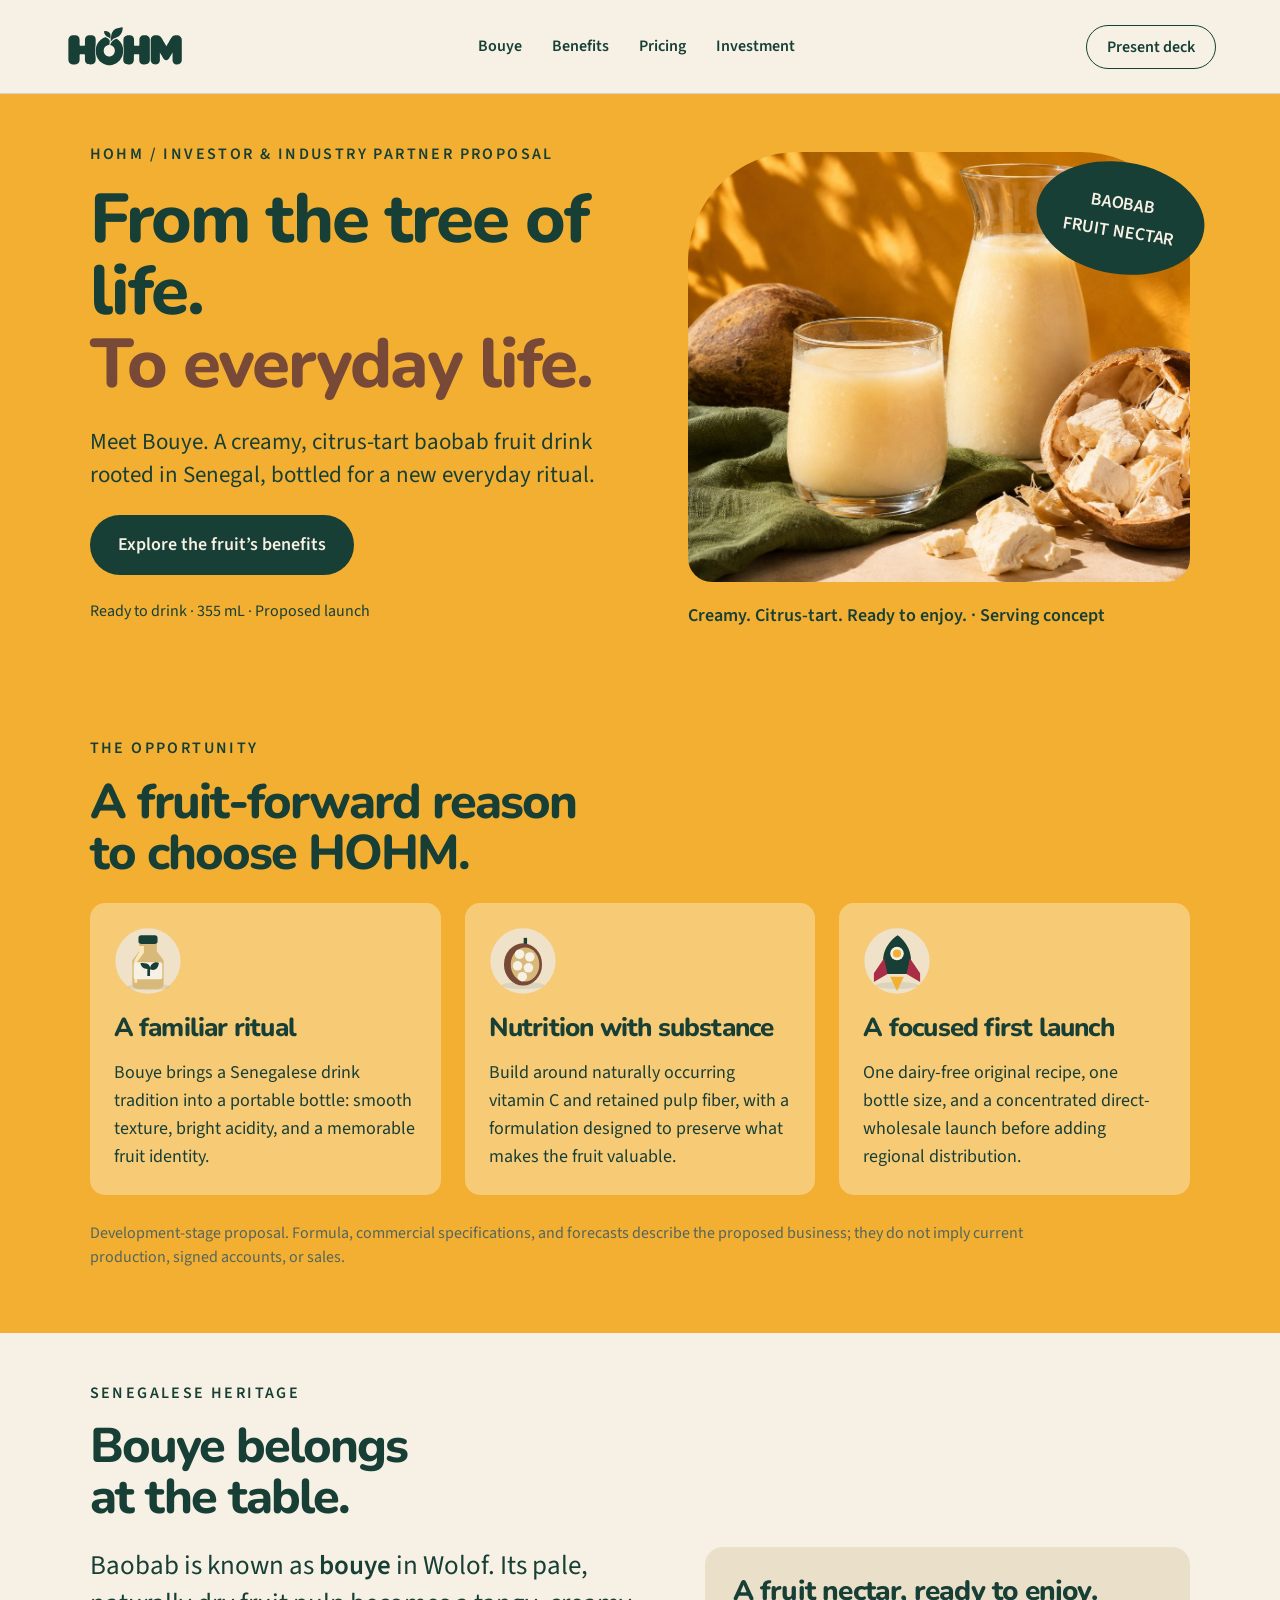
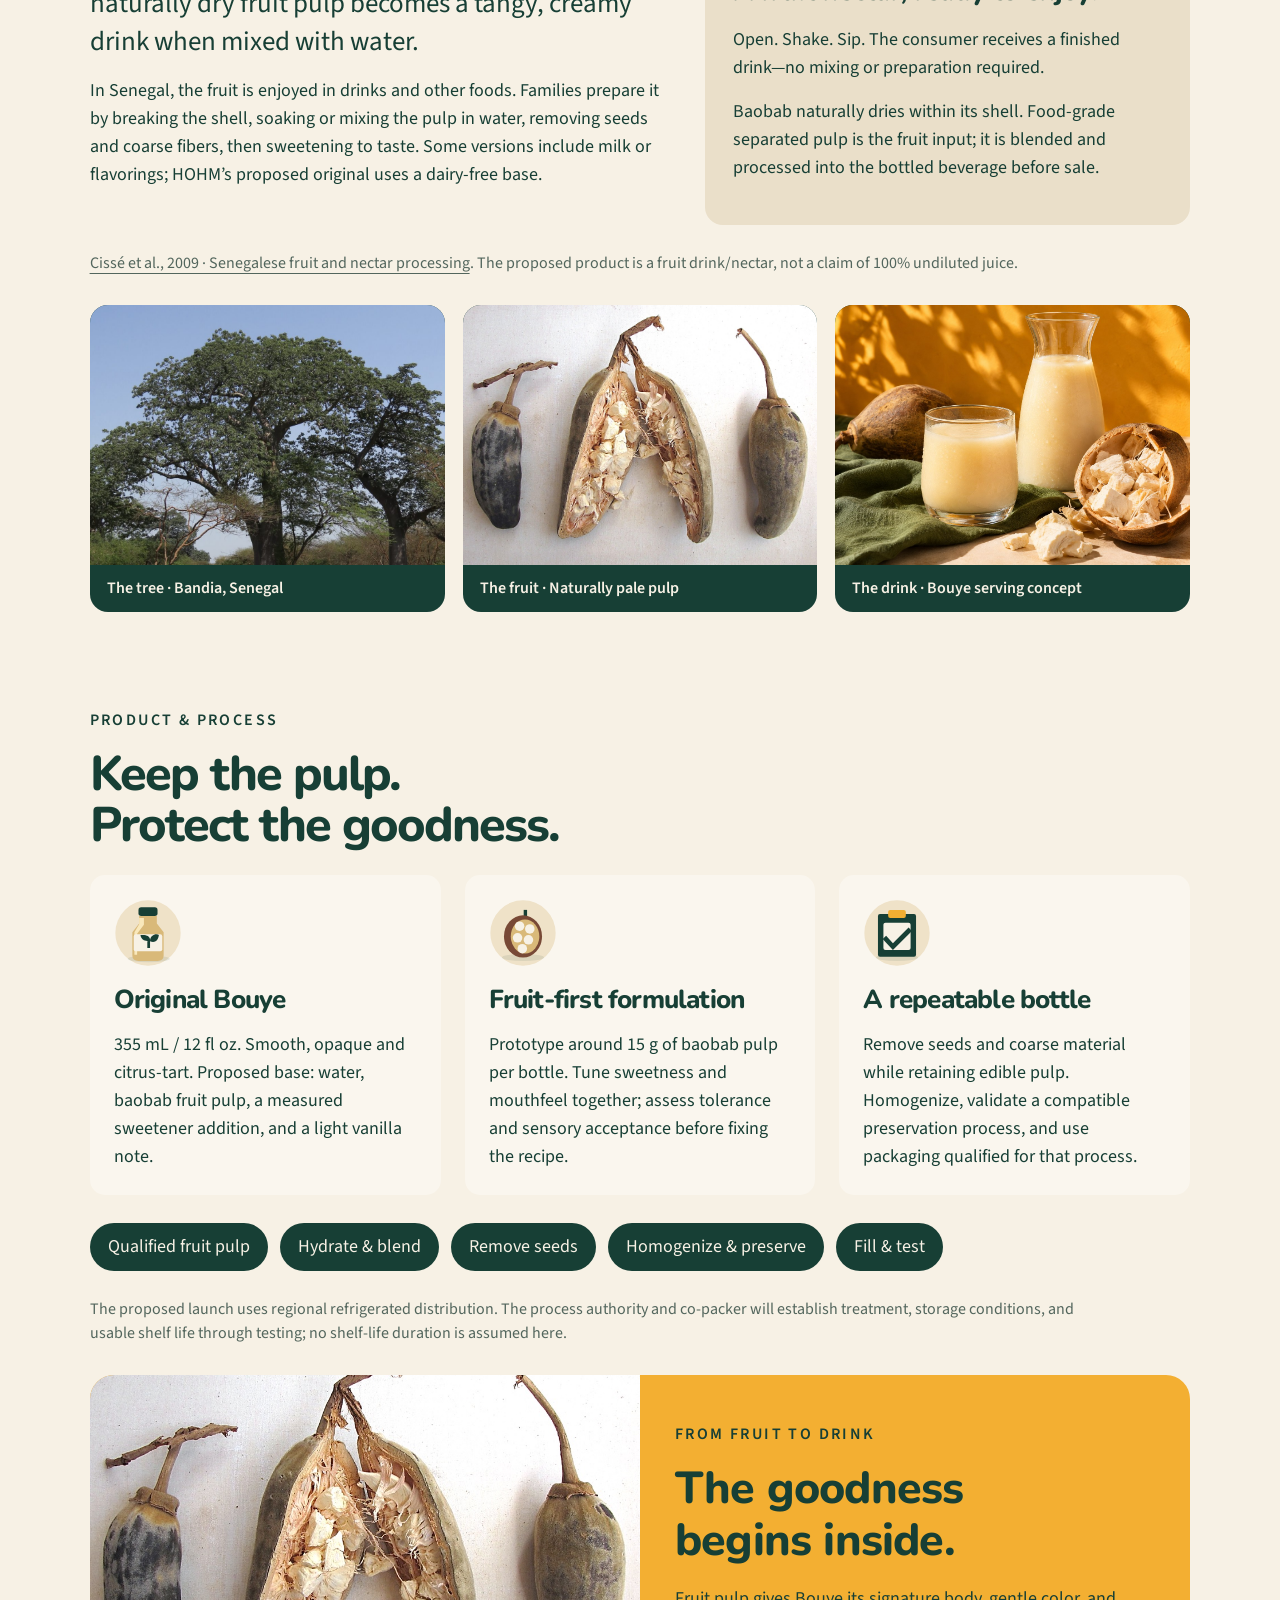
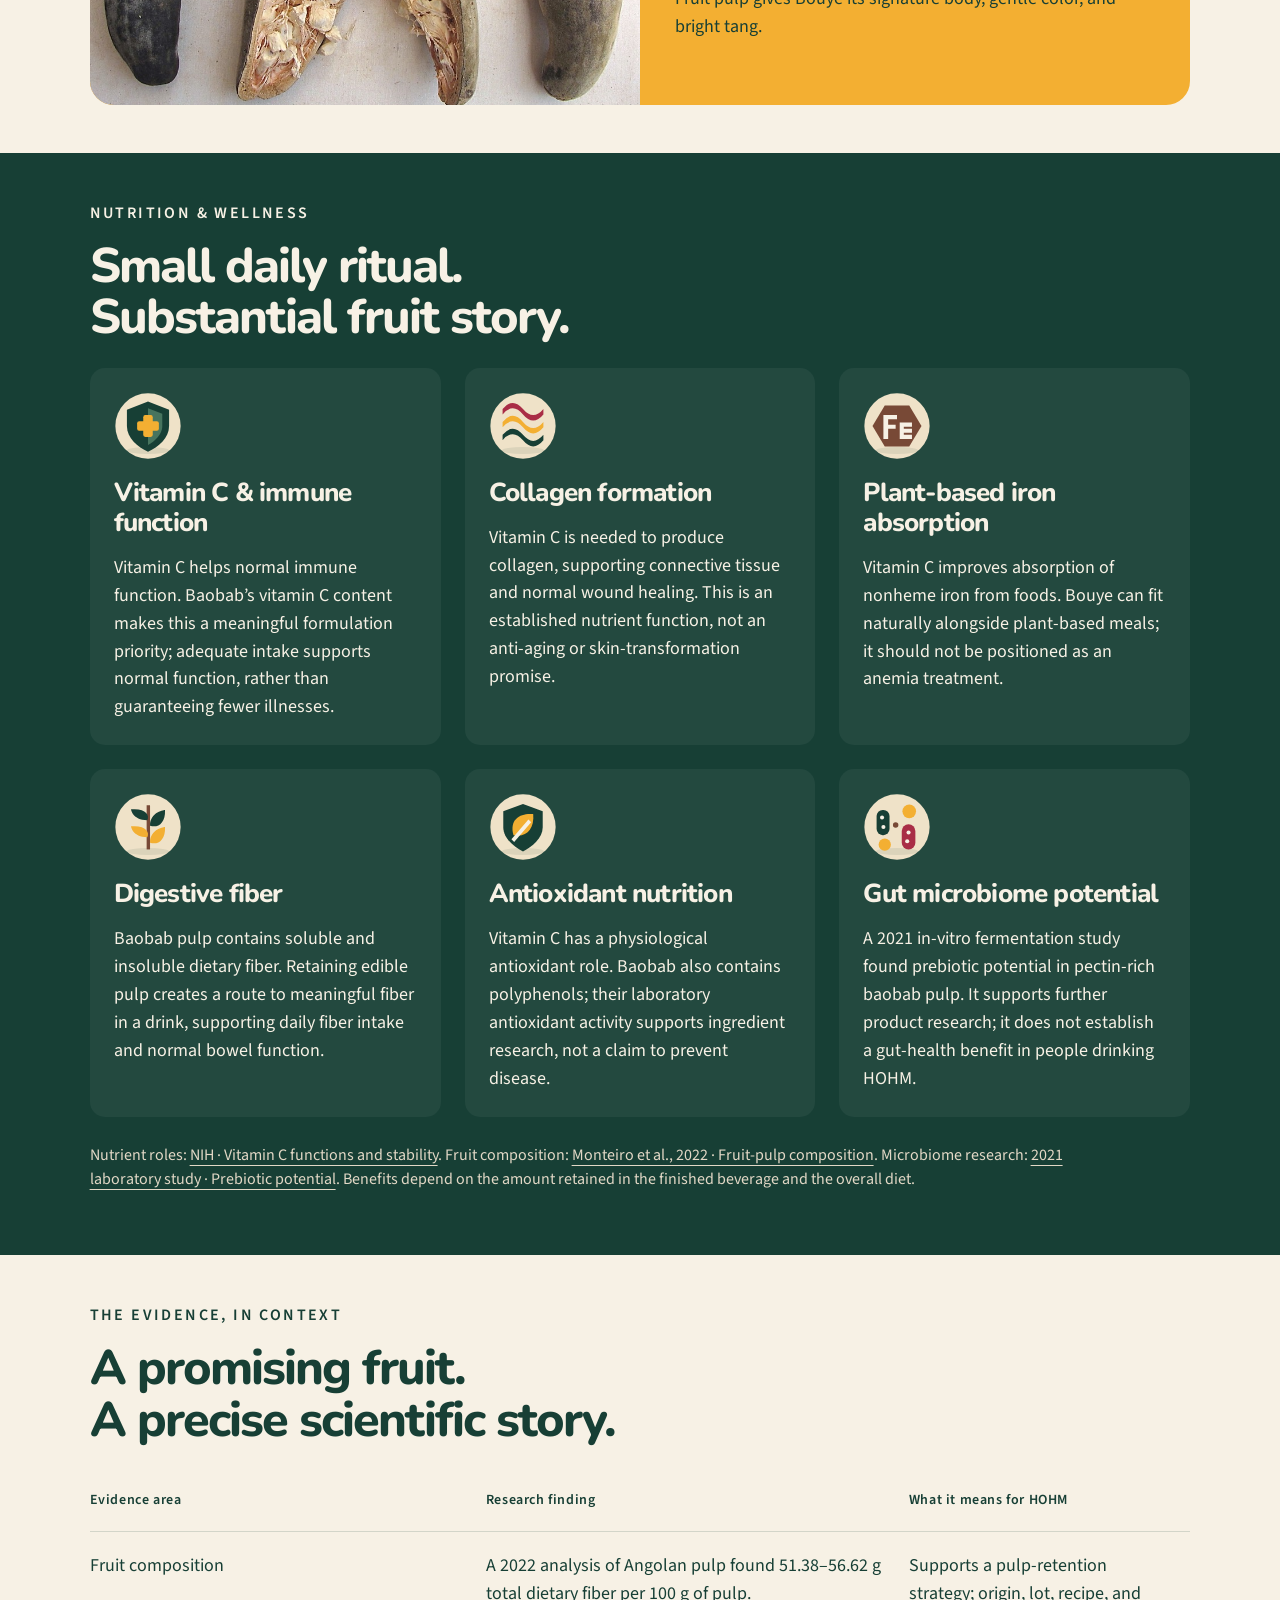
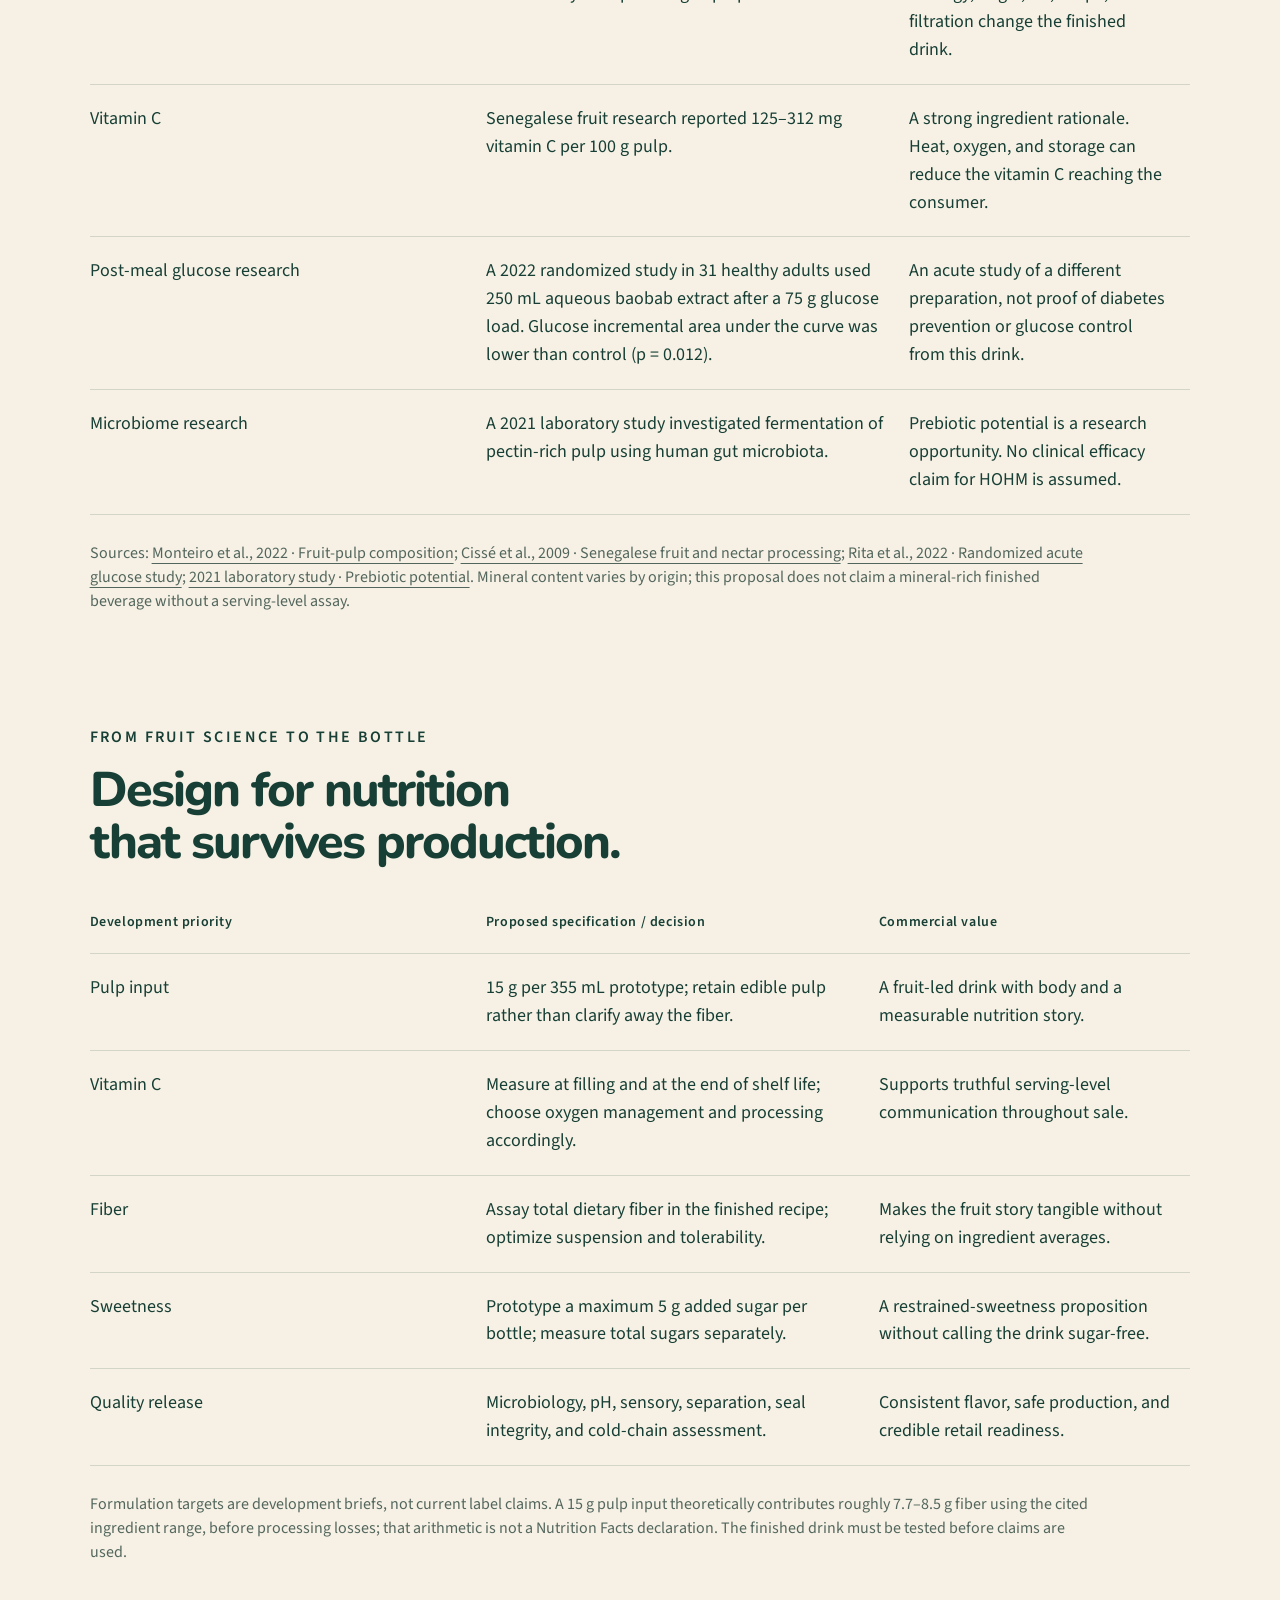
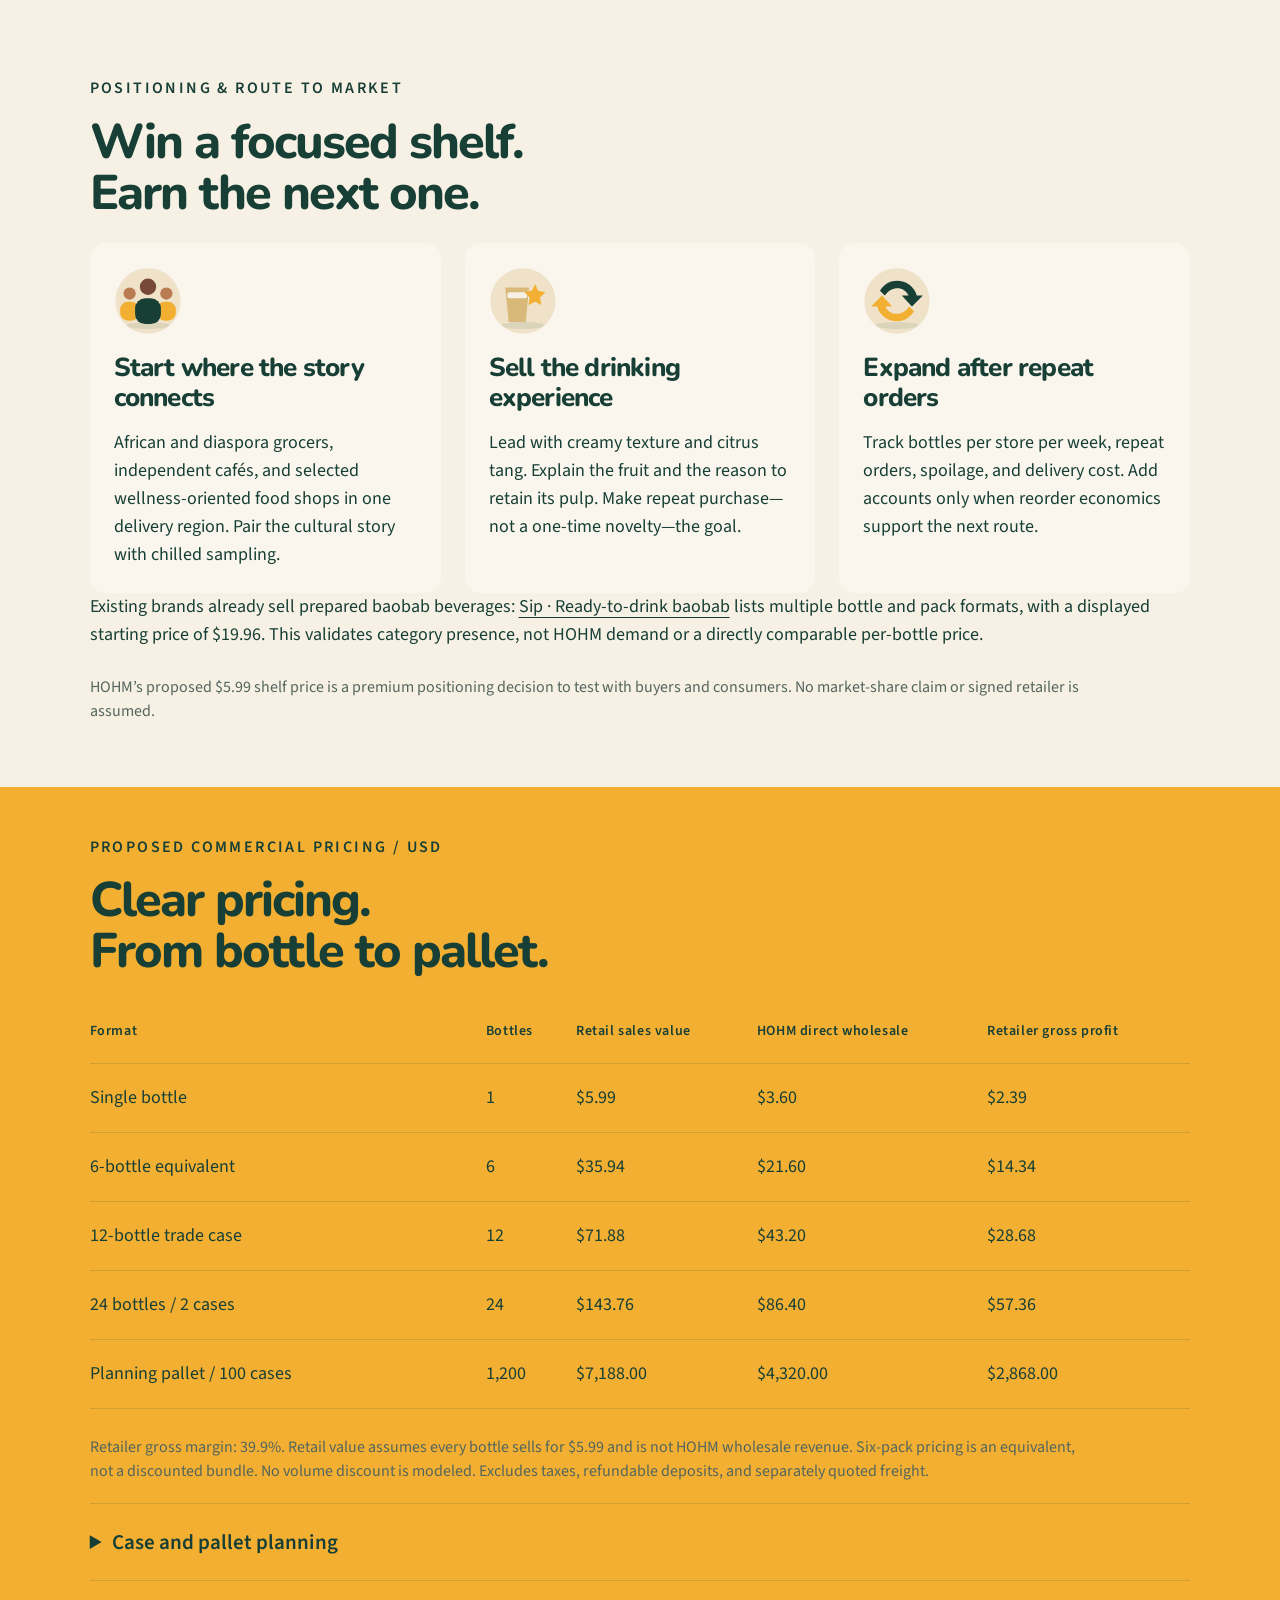
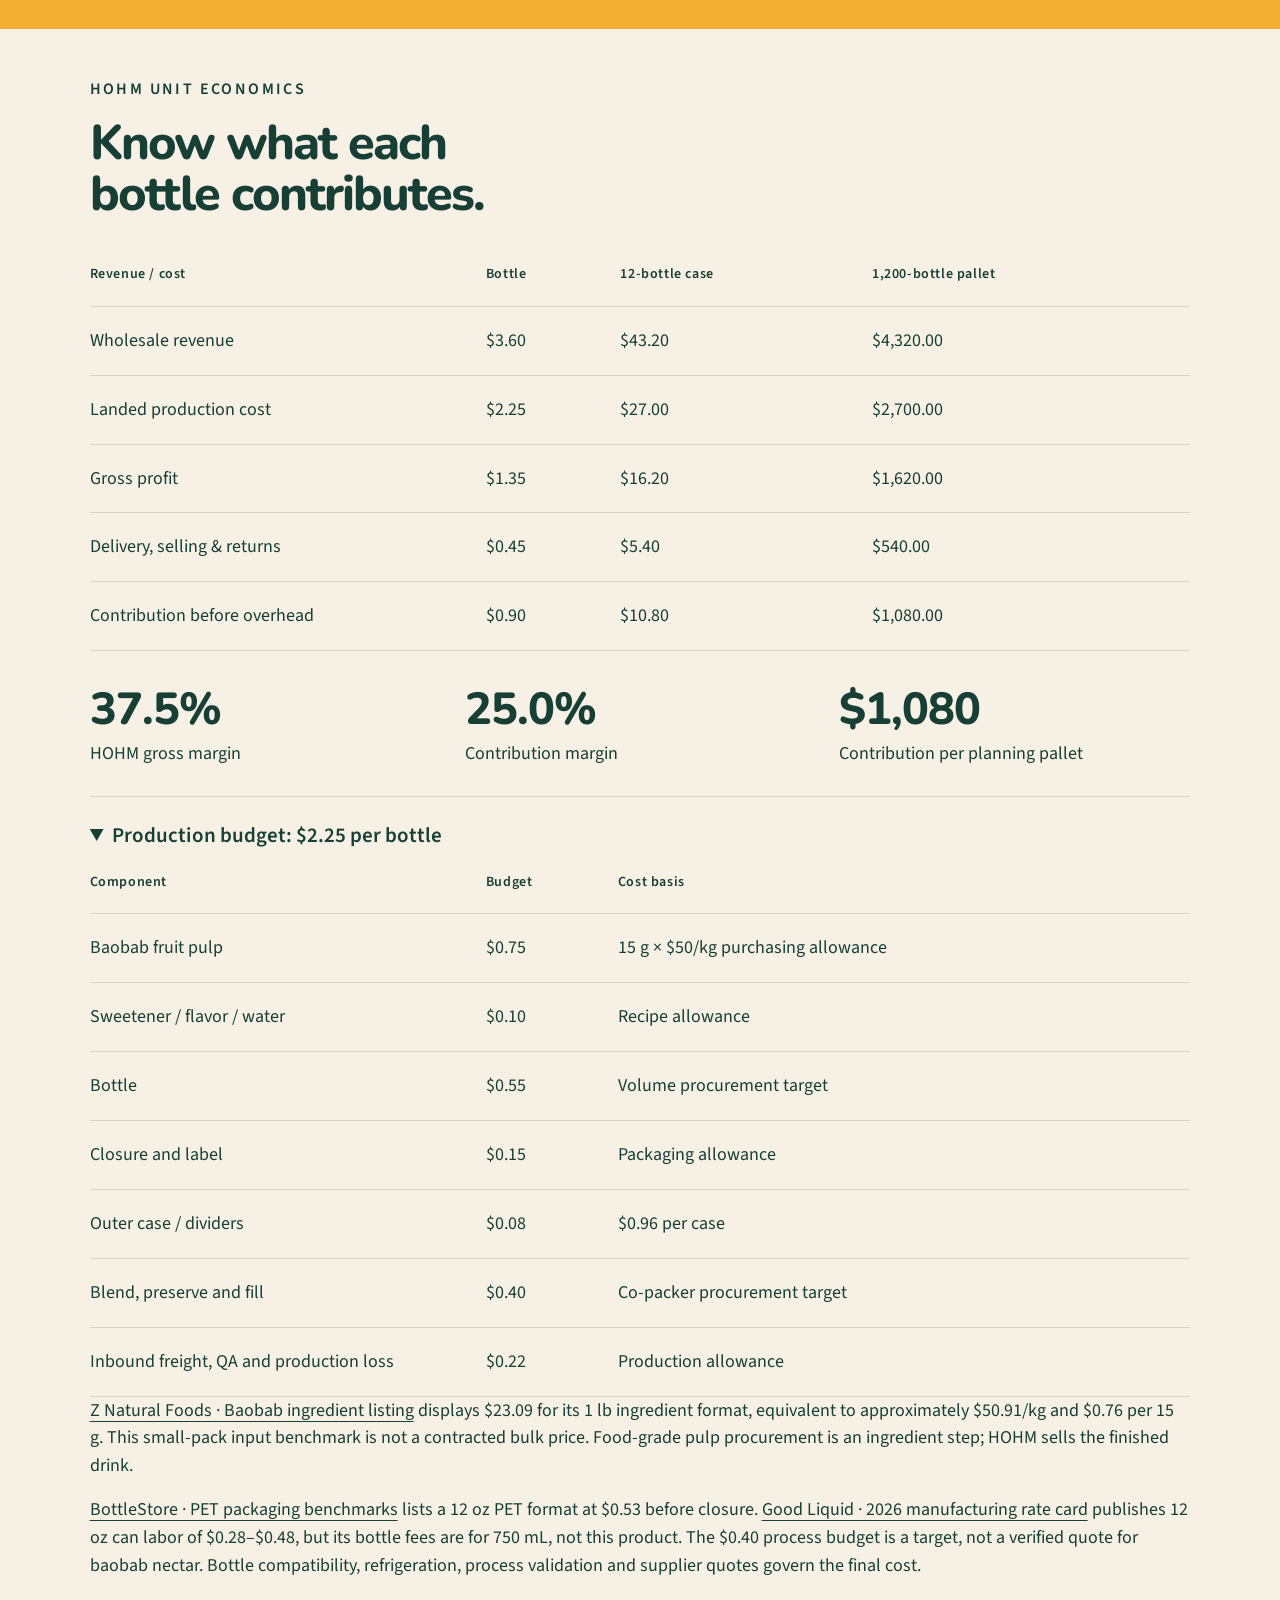
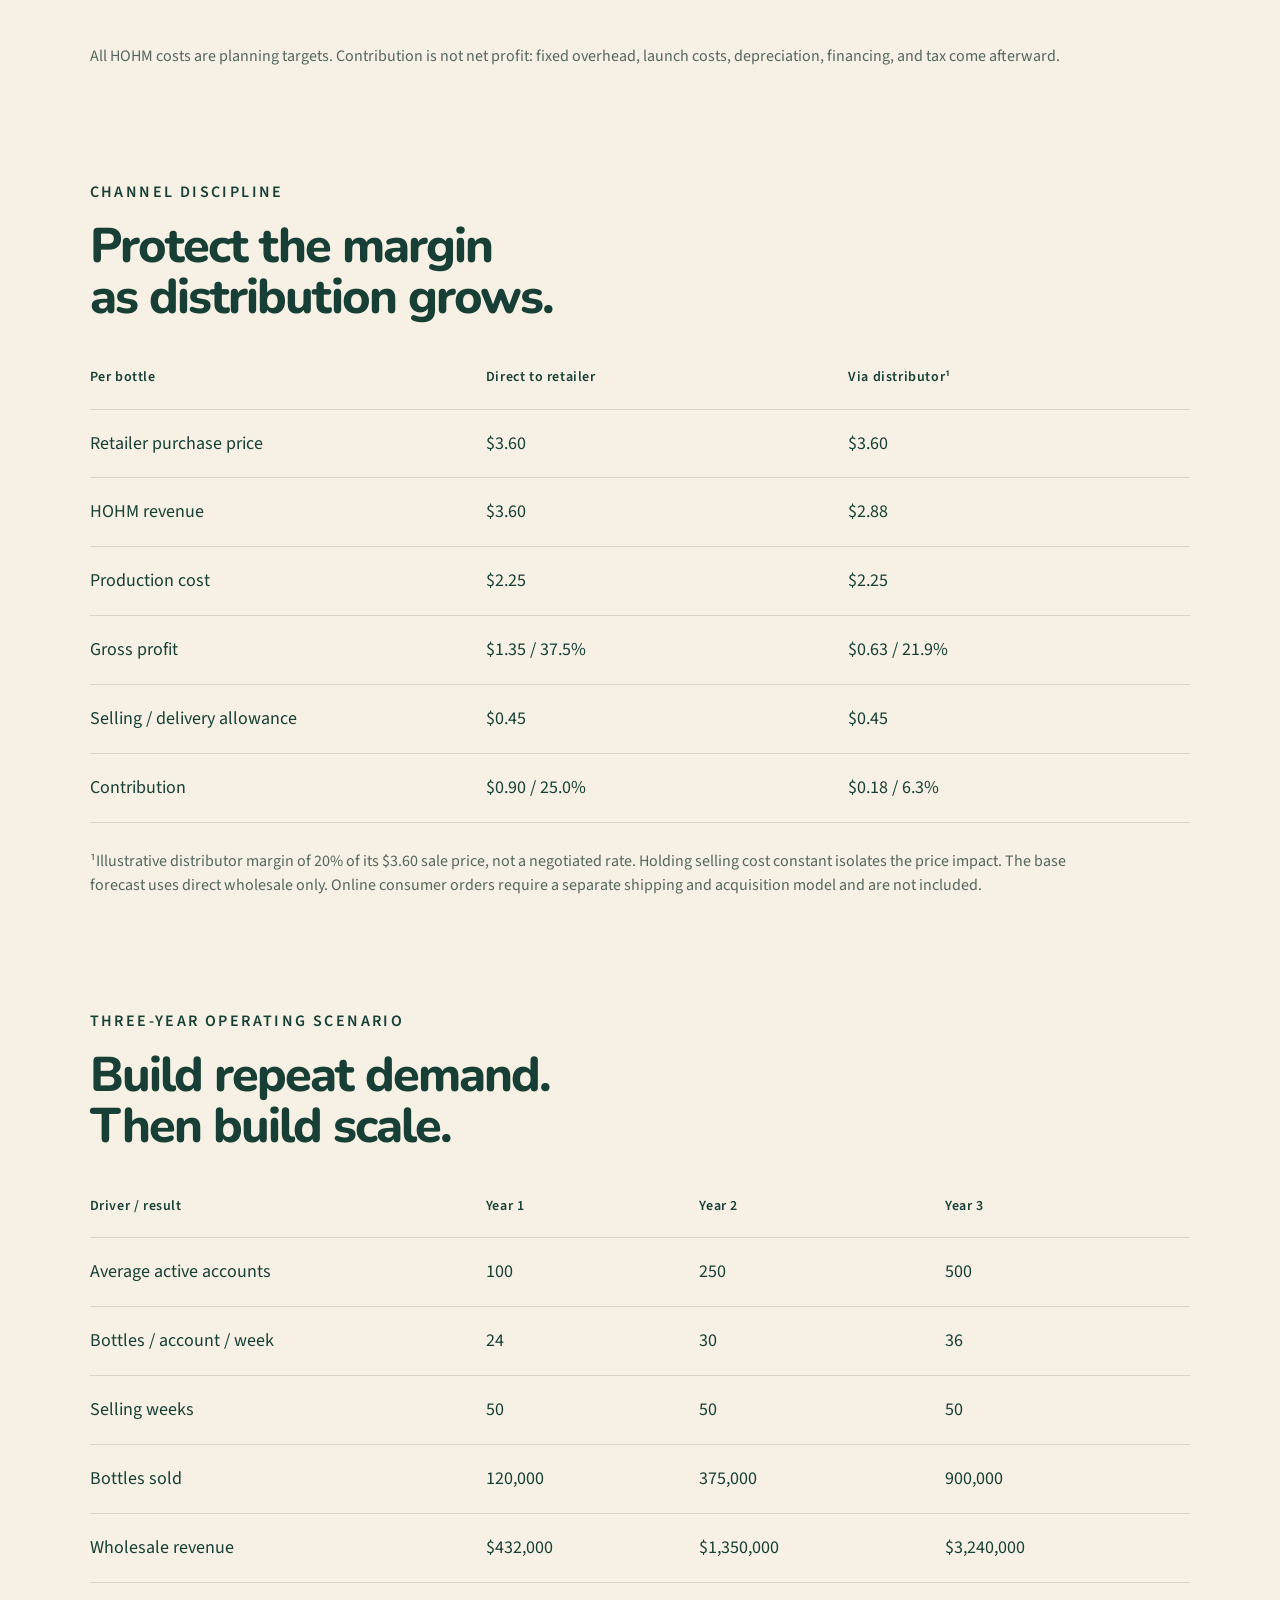
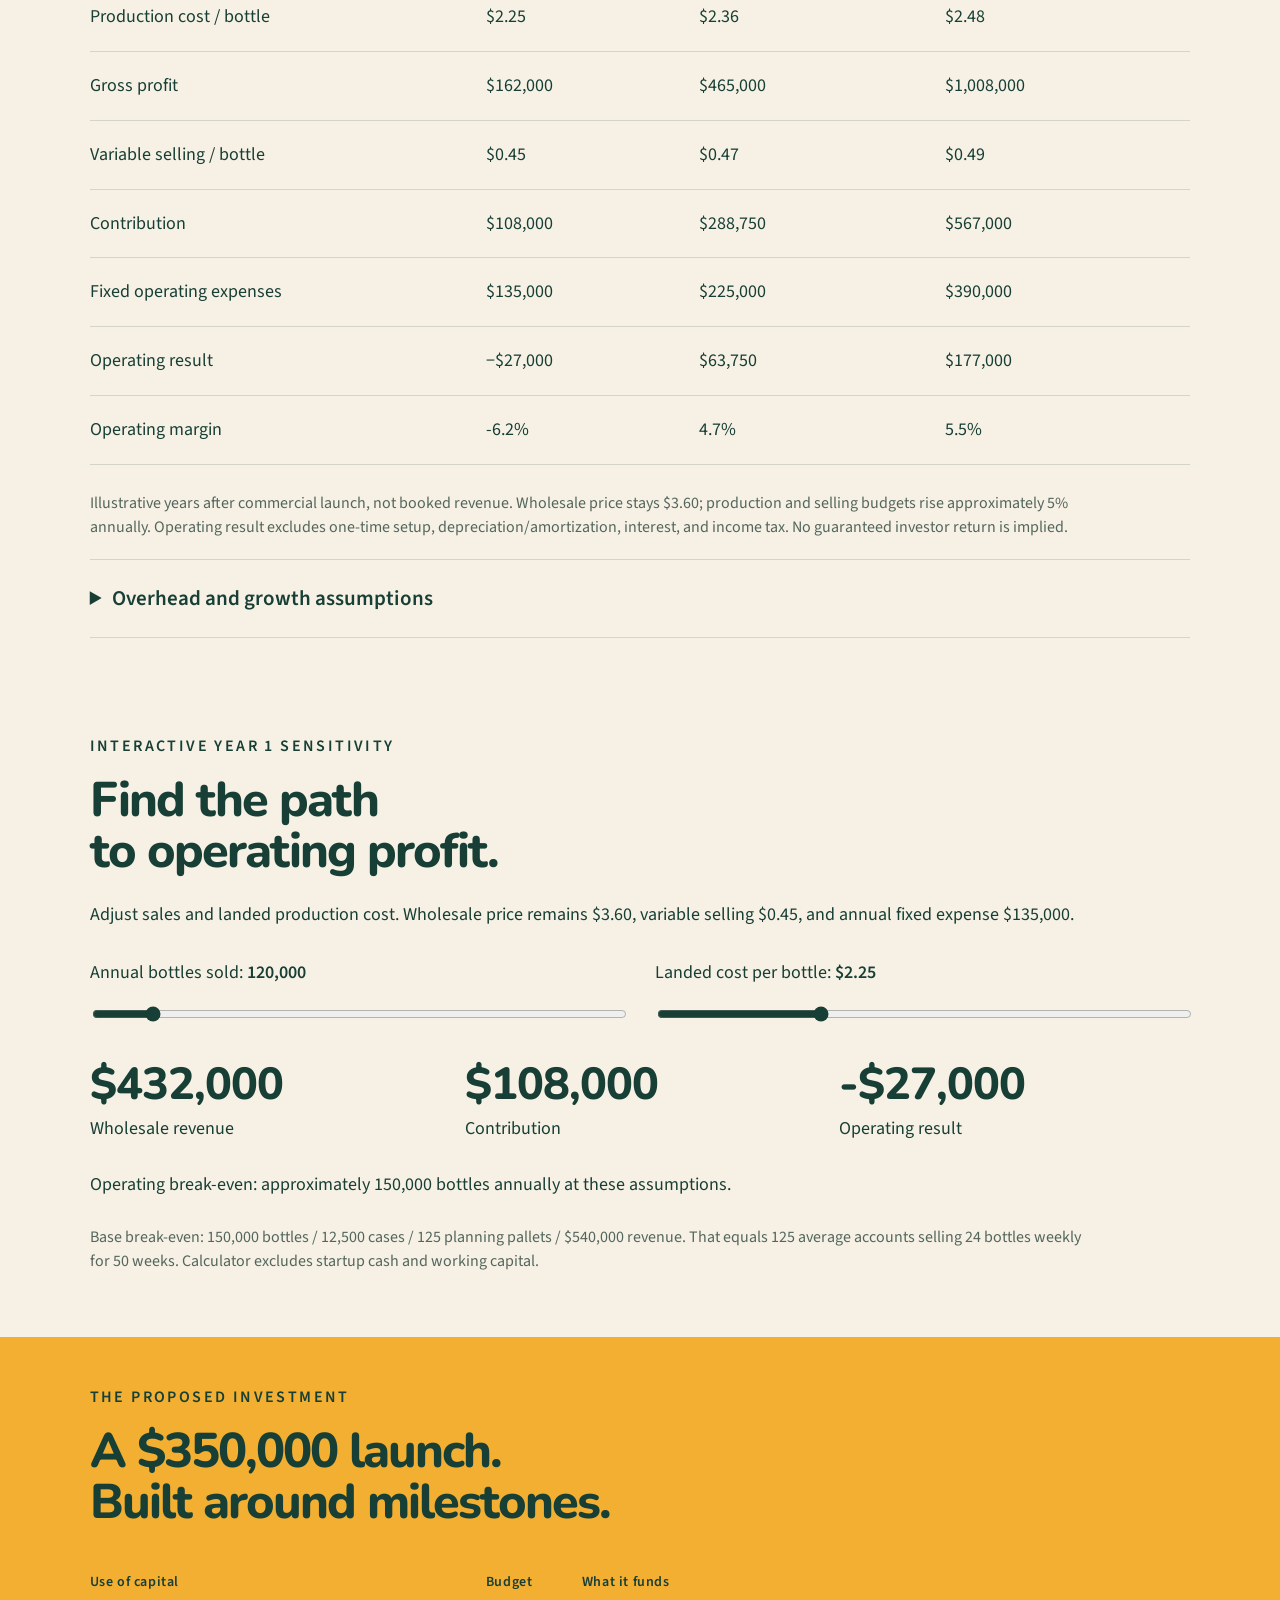
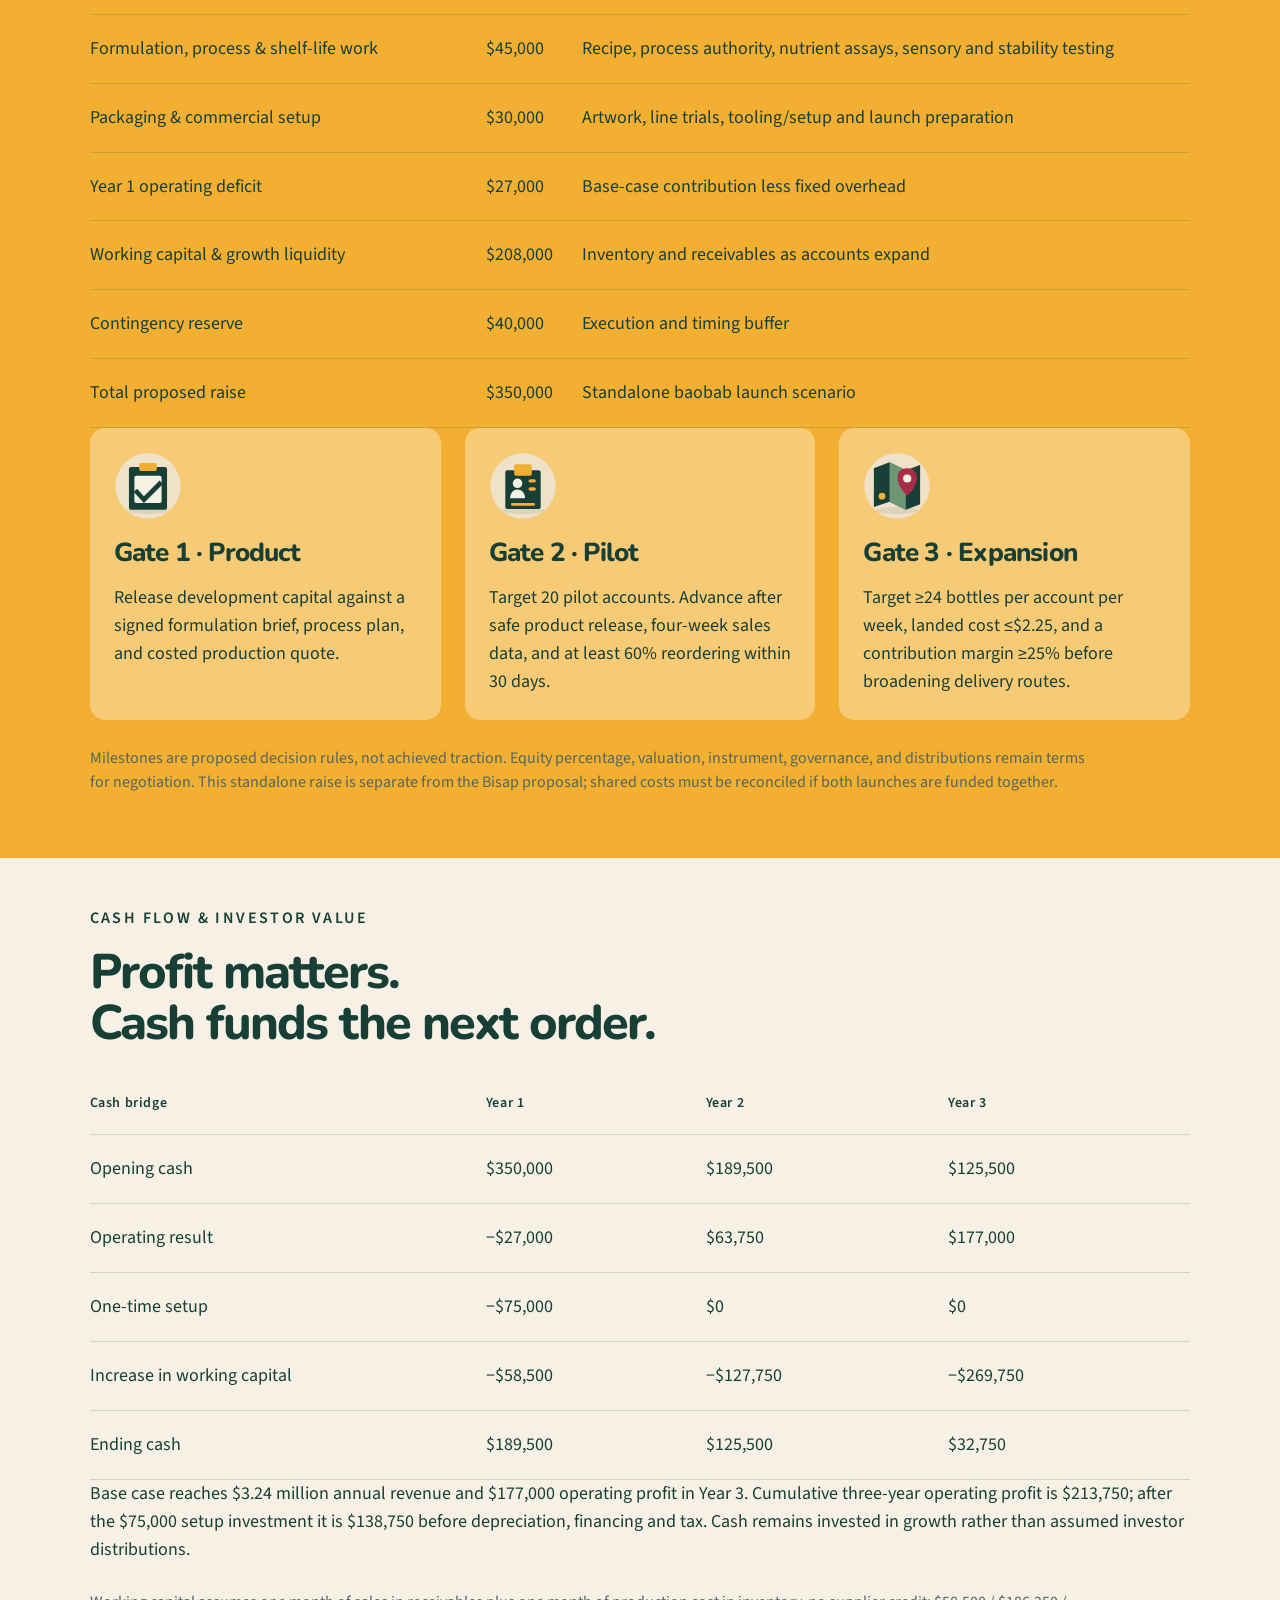
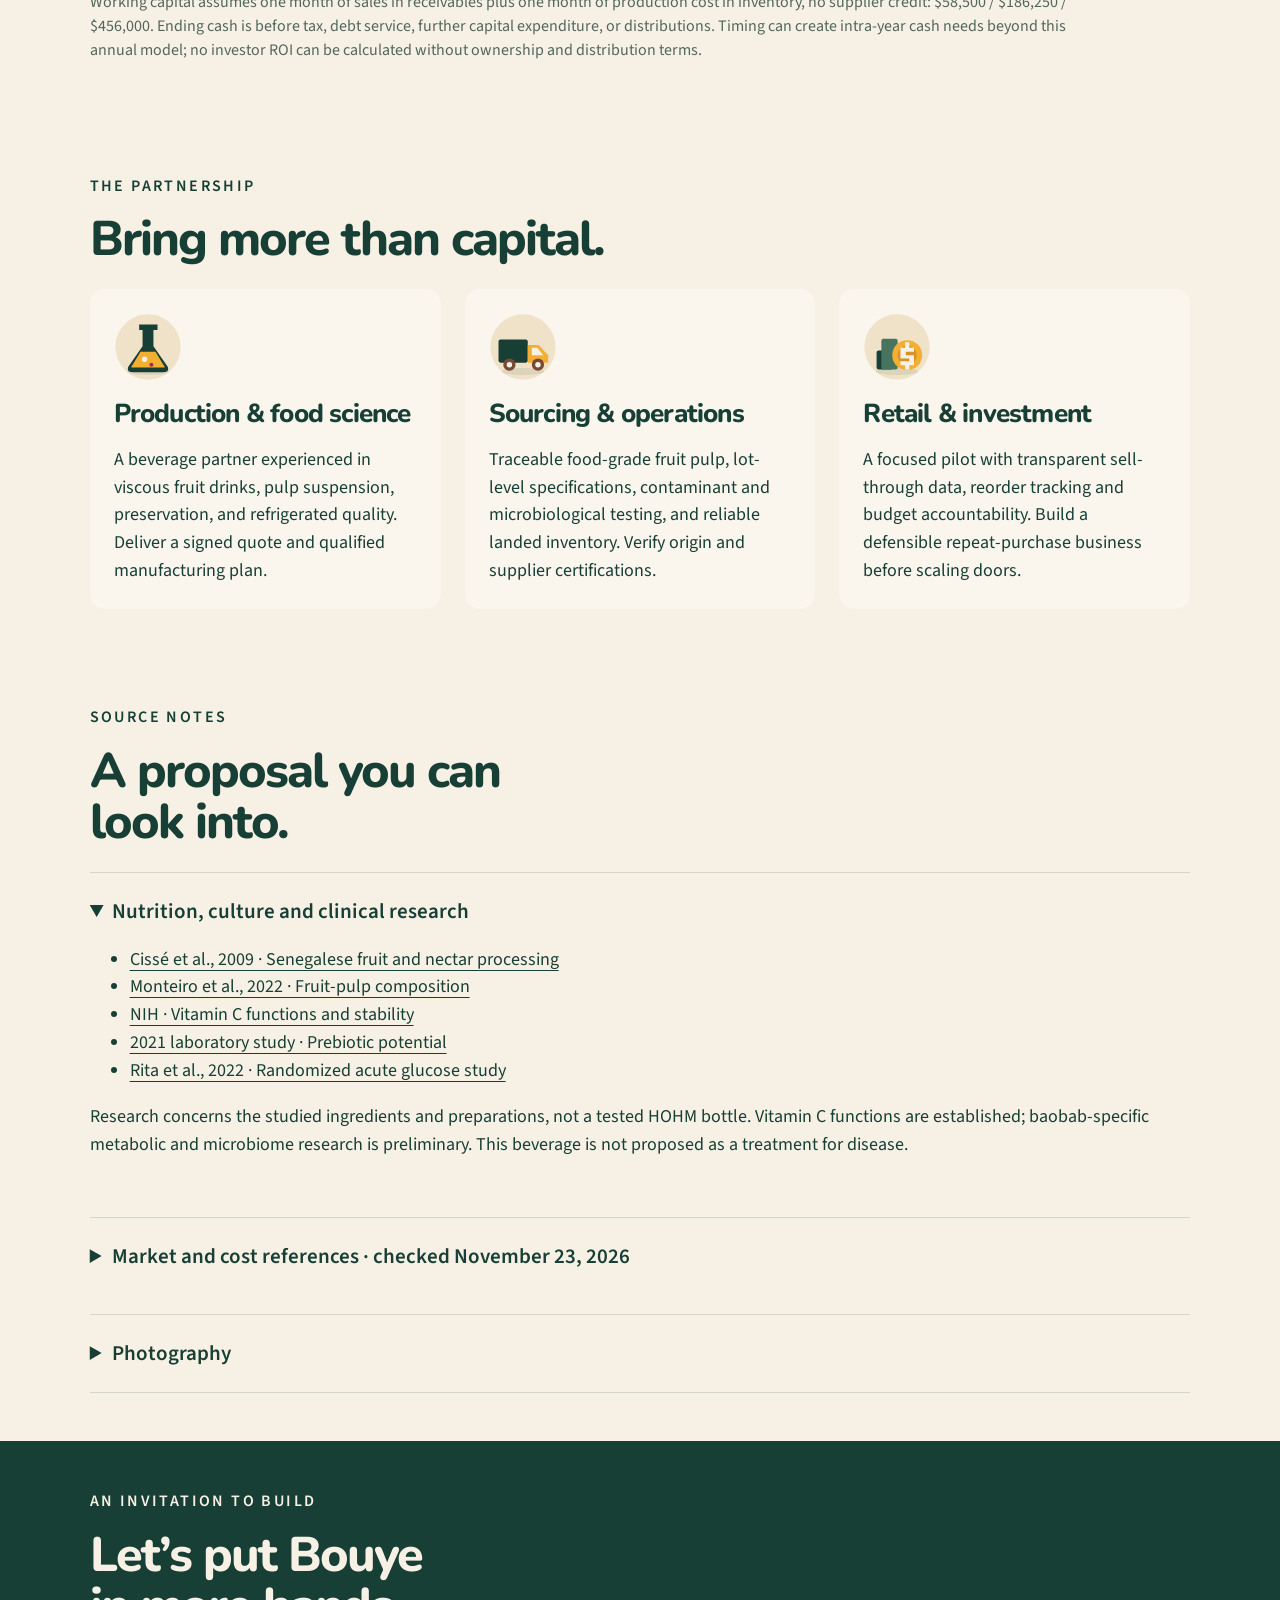
==== commit 0a3fee11: "Assign purpose-specific HOHM icons and distinguish Bisap and Bouye bottles" ====
--- a/baobab/index.html
+++ b/baobab/index.html
@@ -1,2 +1,2 @@
 <!doctype html>
-<html lang="en"><head><meta charset="utf-8"><meta name="viewport" content="width=device-width,initial-scale=1"><title>HOHM Bouye — Baobab fruit drink investment proposal</title><meta name="description" content="HOHM Bouye: a ready-to-drink Senegalese baobab fruit nectar. Explore nutrition science, bottle and pallet pricing, and the investment opportunity."><link rel="canonical" href="https://hohm-ruby.vercel.app/baobab"><meta property="og:title" content="HOHM Bouye — From the tree of life, to everyday life."><meta property="og:description" content="A ready-to-drink baobab fruit proposal rooted in Senegal."><meta property="og:url" content="https://hohm-ruby.vercel.app/baobab"><meta name="theme-color" content="#173F35"><link rel="icon" href="/assets/icon.svg"><link rel="stylesheet" href="/style.css"><link rel="stylesheet" href="/baobab.css"><script defer src="/baobab/app.js"></script><link rel="stylesheet" href="/visuals.css"></head><body class="baobab"><a class="skip" href="#vision">Skip to proposal</a><header><a class="brand" href="/" aria-label="HOHM company home"><img src="/assets/logo-forest.svg" alt="HOHM" width="122" height="54"></a><nav aria-label="Proposal chapters"><a href="#heritage">Bouye</a><a href="#nutrition">Benefits</a><a href="#economics">Pricing</a><a href="#capital">Investment</a></nav><button id="present" class="small-button" aria-pressed="false">Present deck</button></header><div class="progress" aria-hidden="true"><i></i></div><main><section id="home" class="chapter b-hero"><div><p class="eyebrow">HOHM / INVESTOR &amp; INDUSTRY PARTNER PROPOSAL</p><h1>From the tree of life.<br><em>To everyday life.</em></h1><p class="lead">Meet Bouye. A creamy, citrus-tart baobab fruit drink rooted in Senegal, bottled for a new everyday ritual.</p><a class="button" href="#nutrition">Explore the fruit’s benefits</a><p class="hero-meta">Ready to drink · 355 mL · Proposed launch</p></div><div class="b-art"><img src="/assets/bouye-serving.jpg" alt="Illustrative serving of creamy Bouye nectar with baobab fruit" width="960" height="747"><div class="b-seal">BAOBAB<br>FRUIT NECTAR</div><p>Creamy. Citrus-tart. Ready to enjoy. · Serving concept</p></div></section><section id="vision" class="chapter b-yellow"><p class="eyebrow">THE OPPORTUNITY</p><h2>A fruit-forward reason<br>to choose HOHM.</h2><div class="b-grid"><article><img class="brand-icon" src="/assets/icon-bottle.svg" alt="" aria-hidden="true" width="68" height="68" loading="lazy"><h3>A familiar ritual</h3><p>Bouye brings a Senegalese drink tradition into a portable bottle: smooth texture, bright acidity, and a memorable fruit identity.</p></article><article><img class="brand-icon" src="/assets/icon-bottle.svg" alt="" aria-hidden="true" width="68" height="68" loading="lazy"><h3>Nutrition with substance</h3><p>Build around naturally occurring vitamin C and retained pulp fiber, with a formulation designed to preserve what makes the fruit valuable.</p></article><article><img class="brand-icon" src="/assets/icon-bottle.svg" alt="" aria-hidden="true" width="68" height="68" loading="lazy"><h3>A focused first launch</h3><p>One dairy-free original recipe, one bottle size, and a concentrated direct-wholesale launch before adding regional distribution.</p></article></div><p class="note">Development-stage proposal. Formula, commercial specifications, and forecasts describe the proposed business; they do not imply current production, signed accounts, or sales.</p></section><section id="heritage" class="chapter "><p class="eyebrow">SENEGALESE HERITAGE</p><h2>Bouye belongs<br>at the table.</h2><div class="b-two"><div><p class="large">Baobab is known as <strong>bouye</strong> in Wolof. Its pale, naturally dry fruit pulp becomes a tangy, creamy drink when mixed with water.</p><p>In Senegal, the fruit is enjoyed in drinks and other foods. Families prepare it by breaking the shell, soaking or mixing the pulp in water, removing seeds and coarse fibers, then sweetening to taste. Some versions include milk or flavorings; HOHM’s proposed original uses a dairy-free base.</p></div><div class="b-panel"><h3>A fruit nectar, ready to enjoy.</h3><p>Open. Shake. Sip. The consumer receives a finished drink—no mixing or preparation required.</p><p>Baobab naturally dries within its shell. Food-grade separated pulp is the fruit input; it is blended and processed into the bottled beverage before sale.</p></div></div><p class="note"><a href="https://www.cambridge.org/core/journals/fruits/article/abs/caracterisation-du-fruit-du-baobab-et-etude-de-sa-transformation-en-nectar/C3FF0FBFE6EB9239A1A8F83208399566" target="_blank" rel="noopener">Cissé et al., 2009 · Senegalese fruit and nectar processing</a>. The proposed product is a fruit drink/nectar, not a claim of 100% undiluted juice.</p><div class="visual-gallery"><figure><img src="/assets/baobab-tree.jpg" alt="Baobab tree near Dakar" loading="lazy" width="1000" height="700"><figcaption>The tree · Bandia, Senegal</figcaption></figure><figure><img src="/assets/baobab-fruit.jpg" alt="Split baobab fruit showing pale pulp" loading="lazy" width="1000" height="700"><figcaption>The fruit · Naturally pale pulp</figcaption></figure><figure><img src="/assets/bouye-serving.jpg" alt="Illustrative prepared baobab nectar" loading="lazy" width="1000" height="700"><figcaption>The drink · Bouye serving concept</figcaption></figure></div></section><section id="products" class="chapter "><p class="eyebrow">PRODUCT &amp; PROCESS</p><h2>Keep the pulp.<br>Protect the goodness.</h2><div class="b-grid"><article><img class="brand-icon" src="/assets/icon-fruit.svg" alt="" aria-hidden="true" width="68" height="68" loading="lazy"><h3>Original Bouye</h3><p>355 mL / 12 fl oz. Smooth, opaque and citrus-tart. Proposed base: water, baobab fruit pulp, a measured sweetener addition, and a light vanilla note.</p></article><article><img class="brand-icon" src="/assets/icon-bottle.svg" alt="" aria-hidden="true" width="68" height="68" loading="lazy"><h3>Fruit-first formulation</h3><p>Prototype around 15 g of baobab pulp per bottle. Tune sweetness and mouthfeel together; assess tolerance and sensory acceptance before fixing the recipe.</p></article><article><img class="brand-icon" src="/assets/icon-bottle.svg" alt="" aria-hidden="true" width="68" height="68" loading="lazy"><h3>A repeatable bottle</h3><p>Remove seeds and coarse material while retaining edible pulp. Homogenize, validate a compatible preservation process, and use packaging qualified for that process.</p></article></div><div class="b-process"><span>Qualified fruit pulp</span><span>Hydrate &amp; blend</span><span>Remove seeds</span><span>Homogenize &amp; preserve</span><span>Fill &amp; test</span></div><p class="note">The proposed launch uses regional refrigerated distribution. The process authority and co-packer will establish treatment, storage conditions, and usable shelf life through testing; no shelf-life duration is assumed here.</p><div class="visual-feature"><img src="/assets/baobab-fruit.jpg" alt="Opened baobab fruit and its pulp" loading="lazy" width="1000" height="700"><div><p class="eyebrow">FROM FRUIT TO DRINK</p><h3>The goodness<br>begins inside.</h3><p>Fruit pulp gives Bouye its signature body, gentle color, and bright tang.</p></div></div></section><section id="nutrition" class="chapter b-green"><p class="eyebrow">NUTRITION &amp; WELLNESS</p><h2>Small daily ritual.<br>Substantial fruit story.</h2><div class="b-grid"><article><img class="brand-icon" src="/assets/icon-bottle.svg" alt="" aria-hidden="true" width="68" height="68" loading="lazy"><h3>Vitamin C &amp; immune function</h3><p>Vitamin C helps normal immune function. Baobab’s vitamin C content makes this a meaningful formulation priority; adequate intake supports normal function, rather than guaranteeing fewer illnesses.</p></article><article><img class="brand-icon" src="/assets/icon-care.svg" alt="" aria-hidden="true" width="68" height="68" loading="lazy"><h3>Collagen formation</h3><p>Vitamin C is needed to produce collagen, supporting connective tissue and normal wound healing. This is an established nutrient function, not an anti-aging or skin-transformation promise.</p></article><article><img class="brand-icon" src="/assets/icon-care.svg" alt="" aria-hidden="true" width="68" height="68" loading="lazy"><h3>Plant-based iron absorption</h3><p>Vitamin C improves absorption of nonheme iron from foods. Bouye can fit naturally alongside plant-based meals; it should not be positioned as an anemia treatment.</p></article><article><img class="brand-icon" src="/assets/icon-bottle.svg" alt="" aria-hidden="true" width="68" height="68" loading="lazy"><h3>Digestive fiber</h3><p>Baobab pulp contains soluble and insoluble dietary fiber. Retaining edible pulp creates a route to meaningful fiber in a drink, supporting daily fiber intake and normal bowel function.</p></article><article><img class="brand-icon" src="/assets/icon-care.svg" alt="" aria-hidden="true" width="68" height="68" loading="lazy"><h3>Antioxidant nutrition</h3><p>Vitamin C has a physiological antioxidant role. Baobab also contains polyphenols; their laboratory antioxidant activity supports ingredient research, not a claim to prevent disease.</p></article><article><img class="brand-icon" src="/assets/icon-bottle.svg" alt="" aria-hidden="true" width="68" height="68" loading="lazy"><h3>Gut microbiome potential</h3><p>A 2021 in-vitro fermentation study found prebiotic potential in pectin-rich baobab pulp. It supports further product research; it does not establish a gut-health benefit in people drinking HOHM.</p></article></div><p class="note">Nutrient roles: <a href="https://ods.od.nih.gov/factsheets/VitaminC-HealthProfessional/" target="_blank" rel="noopener">NIH · Vitamin C functions and stability</a>. Fruit composition: <a href="https://www.mdpi.com/2223-7747/11/17/2272" target="_blank" rel="noopener">Monteiro et al., 2022 · Fruit-pulp composition</a>. Microbiome research: <a href="https://www.mdpi.com/2076-2607/9/9/1981" target="_blank" rel="noopener">2021 laboratory study · Prebiotic potential</a>. Benefits depend on the amount retained in the finished beverage and the overall diet.</p></section><section id="evidence" class="chapter "><p class="eyebrow">THE EVIDENCE, IN CONTEXT</p><h2>A promising fruit.<br>A precise scientific story.</h2><div class="table-scroll"><table><thead><tr><th>Evidence area</th><th>Research finding</th><th>What it means for HOHM</th></tr></thead><tbody><tr><td>Fruit composition</td><td>A 2022 analysis of Angolan pulp found 51.38–56.62 g total dietary fiber per 100 g of pulp.</td><td>Supports a pulp-retention strategy; origin, lot, recipe, and filtration change the finished drink.</td></tr><tr><td>Vitamin C</td><td>Senegalese fruit research reported 125–312 mg vitamin C per 100 g pulp.</td><td>A strong ingredient rationale. Heat, oxygen, and storage can reduce the vitamin C reaching the consumer.</td></tr><tr><td>Post-meal glucose research</td><td>A 2022 randomized study in 31 healthy adults used 250 mL aqueous baobab extract after a 75 g glucose load. Glucose incremental area under the curve was lower than control (p = 0.012).</td><td>An acute study of a different preparation, not proof of diabetes prevention or glucose control from this drink.</td></tr><tr><td>Microbiome research</td><td>A 2021 laboratory study investigated fermentation of pectin-rich pulp using human gut microbiota.</td><td>Prebiotic potential is a research opportunity. No clinical efficacy claim for HOHM is assumed.</td></tr></tbody></table></div><p class="note">Sources: <a href="https://www.mdpi.com/2223-7747/11/17/2272" target="_blank" rel="noopener">Monteiro et al., 2022 · Fruit-pulp composition</a>; <a href="https://www.cambridge.org/core/journals/fruits/article/abs/caracterisation-du-fruit-du-baobab-et-etude-de-sa-transformation-en-nectar/C3FF0FBFE6EB9239A1A8F83208399566" target="_blank" rel="noopener">Cissé et al., 2009 · Senegalese fruit and nectar processing</a>; <a href="https://www.mdpi.com/2072-6643/14/2/398" target="_blank" rel="noopener">Rita et al., 2022 · Randomized acute glucose study</a>; <a href="https://www.mdpi.com/2076-2607/9/9/1981" target="_blank" rel="noopener">2021 laboratory study · Prebiotic potential</a>. Mineral content varies by origin; this proposal does not claim a mineral-rich finished beverage without a serving-level assay.</p></section><section id="formulation" class="chapter "><p class="eyebrow">FROM FRUIT SCIENCE TO THE BOTTLE</p><h2>Design for nutrition<br>that survives production.</h2><div class="table-scroll"><table><thead><tr><th>Development priority</th><th>Proposed specification / decision</th><th>Commercial value</th></tr></thead><tbody><tr><td>Pulp input</td><td>15 g per 355 mL prototype; retain edible pulp rather than clarify away the fiber.</td><td>A fruit-led drink with body and a measurable nutrition story.</td></tr><tr><td>Vitamin C</td><td>Measure at filling and at the end of shelf life; choose oxygen management and processing accordingly.</td><td>Supports truthful serving-level communication throughout sale.</td></tr><tr><td>Fiber</td><td>Assay total dietary fiber in the finished recipe; optimize suspension and tolerability.</td><td>Makes the fruit story tangible without relying on ingredient averages.</td></tr><tr><td>Sweetness</td><td>Prototype a maximum 5 g added sugar per bottle; measure total sugars separately.</td><td>A restrained-sweetness proposition without calling the drink sugar-free.</td></tr><tr><td>Quality release</td><td>Microbiology, pH, sensory, separation, seal integrity, and cold-chain assessment.</td><td>Consistent flavor, safe production, and credible retail readiness.</td></tr></tbody></table></div><p class="note">Formulation targets are development briefs, not current label claims. A 15 g pulp input theoretically contributes roughly 7.7–8.5 g fiber using the cited ingredient range, before processing losses; that arithmetic is not a Nutrition Facts declaration. The finished drink must be tested before claims are used.</p></section><section id="market" class="chapter "><p class="eyebrow">POSITIONING &amp; ROUTE TO MARKET</p><h2>Win a focused shelf.<br>Earn the next one.</h2><div class="b-grid"><article><img class="brand-icon" src="/assets/icon-leaf.svg" alt="" aria-hidden="true" width="68" height="68" loading="lazy"><h3>Start where the story connects</h3><p>African and diaspora grocers, independent cafés, and selected wellness-oriented food shops in one delivery region. Pair the cultural story with chilled sampling.</p></article><article><img class="brand-icon" src="/assets/icon-bottle.svg" alt="" aria-hidden="true" width="68" height="68" loading="lazy"><h3>Sell the drinking experience</h3><p>Lead with creamy texture and citrus tang. Explain the fruit and the reason to retain its pulp. Make repeat purchase—not a one-time novelty—the goal.</p></article><article><img class="brand-icon" src="/assets/icon-bottle.svg" alt="" aria-hidden="true" width="68" height="68" loading="lazy"><h3>Expand after repeat orders</h3><p>Track bottles per store per week, repeat orders, spoilage, and delivery cost. Add accounts only when reorder economics support the next route.</p></article></div><p>Existing brands already sell prepared baobab beverages: <a href="https://www.sipbevs.com/product-page/baobab" target="_blank" rel="noopener">Sip · Ready-to-drink baobab</a> lists multiple bottle and pack formats, with a displayed starting price of $19.96. This validates category presence, not HOHM demand or a directly comparable per-bottle price.</p><p class="note">HOHM’s proposed $5.99 shelf price is a premium positioning decision to test with buyers and consumers. No market-share claim or signed retailer is assumed.</p></section><section id="economics" class="chapter b-yellow"><p class="eyebrow">PROPOSED COMMERCIAL PRICING / USD</p><h2>Clear pricing.<br>From bottle to pallet.</h2><div class="table-scroll"><table><thead><tr><th>Format</th><th>Bottles</th><th>Retail sales value</th><th>HOHM direct wholesale</th><th>Retailer gross profit</th></tr></thead><tbody><tr><td>Single bottle</td><td>1</td><td>$5.99</td><td>$3.60</td><td>$2.39</td></tr><tr><td>6-bottle equivalent</td><td>6</td><td>$35.94</td><td>$21.60</td><td>$14.34</td></tr><tr><td>12-bottle trade case</td><td>12</td><td>$71.88</td><td>$43.20</td><td>$28.68</td></tr><tr><td>24 bottles / 2 cases</td><td>24</td><td>$143.76</td><td>$86.40</td><td>$57.36</td></tr><tr><td>Planning pallet / 100 cases</td><td>1,200</td><td>$7,188.00</td><td>$4,320.00</td><td>$2,868.00</td></tr></tbody></table></div><p class="note">Retailer gross margin: 39.9%. Retail value assumes every bottle sells for $5.99 and is not HOHM wholesale revenue. Six-pack pricing is an equivalent, not a discounted bundle. No volume discount is modeled. Excludes taxes, refundable deposits, and separately quoted freight.</p><details><summary>Case and pallet planning</summary><div class="details-body"><p>12 bottles per case. Planning pallet: 100 cases / 1,200 bottles / 426 liters. A 48 × 40 inch pallet with 20 cases per layer and five layers is a logistics assumption, subject to case dimensions, stacking, loaded weight, and carrier limits. Juice alone is approximately 426 kg at a 1 kg/L planning density, before packaging. Proposed opening trade order: one case.</p></div></details></section><section id="costs" class="chapter "><p class="eyebrow">HOHM UNIT ECONOMICS</p><h2>Know what each<br>bottle contributes.</h2><div class="table-scroll"><table><thead><tr><th>Revenue / cost</th><th>Bottle</th><th>12-bottle case</th><th>1,200-bottle pallet</th></tr></thead><tbody><tr><td>Wholesale revenue</td><td>$3.60</td><td>$43.20</td><td>$4,320.00</td></tr><tr><td>Landed production cost</td><td>$2.25</td><td>$27.00</td><td>$2,700.00</td></tr><tr><td>Gross profit</td><td>$1.35</td><td>$16.20</td><td>$1,620.00</td></tr><tr><td>Delivery, selling &amp; returns</td><td>$0.45</td><td>$5.40</td><td>$540.00</td></tr><tr><td>Contribution before overhead</td><td>$0.90</td><td>$10.80</td><td>$1,080.00</td></tr></tbody></table></div><div class="b-stats"><div><strong>37.5%</strong><span>HOHM gross margin</span></div><div><strong>25.0%</strong><span>Contribution margin</span></div><div><strong>$1,080</strong><span>Contribution per planning pallet</span></div></div><details open><summary>Production budget: $2.25 per bottle</summary><div class="details-body"><div class="table-scroll"><table><thead><tr><th>Component</th><th>Budget</th><th>Cost basis</th></tr></thead><tbody><tr><td>Baobab fruit pulp</td><td>$0.75</td><td>15 g × $50/kg purchasing allowance</td></tr><tr><td>Sweetener / flavor / water</td><td>$0.10</td><td>Recipe allowance</td></tr><tr><td>Bottle</td><td>$0.55</td><td>Volume procurement target</td></tr><tr><td>Closure and label</td><td>$0.15</td><td>Packaging allowance</td></tr><tr><td>Outer case / dividers</td><td>$0.08</td><td>$0.96 per case</td></tr><tr><td>Blend, preserve and fill</td><td>$0.40</td><td>Co-packer procurement target</td></tr><tr><td>Inbound freight, QA and production loss</td><td>$0.22</td><td>Production allowance</td></tr></tbody></table></div><p><a href="https://www.znaturalfoods.com/products/baobab-fruit-powder-organic" target="_blank" rel="noopener">Z Natural Foods · Baobab ingredient listing</a> displays $23.09 for its 1 lb ingredient format, equivalent to approximately $50.91/kg and $0.76 per 15 g. This small-pack input benchmark is not a contracted bulk price. Food-grade pulp procurement is an ingredient step; HOHM sells the finished drink.</p><p><a href="https://www.bottlestore.com/plastic-containers/food-beverage/dairy-plastic-bottles.html" target="_blank" rel="noopener">BottleStore · PET packaging benchmarks</a> lists a 12 oz PET format at $0.53 before closure. <a href="https://www.goodliquidbevco.com/" target="_blank" rel="noopener">Good Liquid · 2026 manufacturing rate card</a> publishes 12 oz can labor of $0.28–$0.48, but its bottle fees are for 750 mL, not this product. The $0.40 process budget is a target, not a verified quote for baobab nectar. Bottle compatibility, refrigeration, process validation and supplier quotes govern the final cost.</p></div></details><p class="note">All HOHM costs are planning targets. Contribution is not net profit: fixed overhead, launch costs, depreciation, financing, and tax come afterward.</p></section><section id="channels" class="chapter "><p class="eyebrow">CHANNEL DISCIPLINE</p><h2>Protect the margin<br>as distribution grows.</h2><div class="table-scroll"><table><thead><tr><th>Per bottle</th><th>Direct to retailer</th><th>Via distributor¹</th></tr></thead><tbody><tr><td>Retailer purchase price</td><td>$3.60</td><td>$3.60</td></tr><tr><td>HOHM revenue</td><td>$3.60</td><td>$2.88</td></tr><tr><td>Production cost</td><td>$2.25</td><td>$2.25</td></tr><tr><td>Gross profit</td><td>$1.35 / 37.5%</td><td>$0.63 / 21.9%</td></tr><tr><td>Selling / delivery allowance</td><td>$0.45</td><td>$0.45</td></tr><tr><td>Contribution</td><td>$0.90 / 25.0%</td><td>$0.18 / 6.3%</td></tr></tbody></table></div><p class="note">¹Illustrative distributor margin of 20% of its $3.60 sale price, not a negotiated rate. Holding selling cost constant isolates the price impact. The base forecast uses direct wholesale only. Online consumer orders require a separate shipping and acquisition model and are not included.</p></section><section id="growth" class="chapter "><p class="eyebrow">THREE-YEAR OPERATING SCENARIO</p><h2>Build repeat demand.<br>Then build scale.</h2><div class="table-scroll"><table><thead><tr><th>Driver / result</th><th>Year 1</th><th>Year 2</th><th>Year 3</th></tr></thead><tbody><tr><td>Average active accounts</td><td>100</td><td>250</td><td>500</td></tr><tr><td>Bottles / account / week</td><td>24</td><td>30</td><td>36</td></tr><tr><td>Selling weeks</td><td>50</td><td>50</td><td>50</td></tr><tr><td>Bottles sold</td><td>120,000</td><td>375,000</td><td>900,000</td></tr><tr><td>Wholesale revenue</td><td>$432,000</td><td>$1,350,000</td><td>$3,240,000</td></tr><tr><td>Production cost / bottle</td><td>$2.25</td><td>$2.36</td><td>$2.48</td></tr><tr><td>Gross profit</td><td>$162,000</td><td>$465,000</td><td>$1,008,000</td></tr><tr><td>Variable selling / bottle</td><td>$0.45</td><td>$0.47</td><td>$0.49</td></tr><tr><td>Contribution</td><td>$108,000</td><td>$288,750</td><td>$567,000</td></tr><tr><td>Fixed operating expenses</td><td>$135,000</td><td>$225,000</td><td>$390,000</td></tr><tr><td>Operating result</td><td>−$27,000</td><td>$63,750</td><td>$177,000</td></tr><tr><td>Operating margin</td><td>-6.2%</td><td>4.7%</td><td>5.5%</td></tr></tbody></table></div><p class="note">Illustrative years after commercial launch, not booked revenue. Wholesale price stays $3.60; production and selling budgets rise approximately 5% annually. Operating result excludes one-time setup, depreciation/amortization, interest, and income tax. No guaranteed investor return is implied.</p><details><summary>Overhead and growth assumptions</summary><div class="details-body"><p>People/admin, sales/marketing, facilities/services: Year 1 $80k / $30k / $25k; Year 2 $130k / $60k / $35k; Year 3 $230k / $105k / $55k. Account figures are annual averages, not year-end totals. Cases sold: 10,000 / 31,250 / 75,000; planning pallet equivalents: 100 / 312.5 / 750.</p></div></details></section><section id="scenario" class="chapter "><p class="eyebrow">INTERACTIVE YEAR 1 SENSITIVITY</p><h2>Find the path<br>to operating profit.</h2><p>Adjust sales and landed production cost. Wholesale price remains $3.60, variable selling $0.45, and annual fixed expense $135,000.</p><div class="b-sliders"><label>Annual bottles sold: <strong id="volume-label"></strong><input id="volume" type="range" min="30000" max="900000" step="5000" value="120000"></label><label>Landed cost per bottle: <strong id="cost-label"></strong><input id="cost" type="range" min="1.50" max="4.00" step=".05" value="2.25"></label></div><div class="b-stats"><div><strong id="revenue"></strong><span>Wholesale revenue</span></div><div><strong id="contribution"></strong><span>Contribution</span></div><div><strong id="profit"></strong><span>Operating result</span></div></div><p id="breakeven" aria-live="polite"></p><p class="note">Base break-even: 150,000 bottles / 12,500 cases / 125 planning pallets / $540,000 revenue. That equals 125 average accounts selling 24 bottles weekly for 50 weeks. Calculator excludes startup cash and working capital.</p></section><section id="capital" class="chapter b-yellow"><p class="eyebrow">THE PROPOSED INVESTMENT</p><h2>A $350,000 launch.<br>Built around milestones.</h2><div class="table-scroll"><table><thead><tr><th>Use of capital</th><th>Budget</th><th>What it funds</th></tr></thead><tbody><tr><td>Formulation, process &amp; shelf-life work</td><td>$45,000</td><td>Recipe, process authority, nutrient assays, sensory and stability testing</td></tr><tr><td>Packaging &amp; commercial setup</td><td>$30,000</td><td>Artwork, line trials, tooling/setup and launch preparation</td></tr><tr><td>Year 1 operating deficit</td><td>$27,000</td><td>Base-case contribution less fixed overhead</td></tr><tr><td>Working capital &amp; growth liquidity</td><td>$208,000</td><td>Inventory and receivables as accounts expand</td></tr><tr><td>Contingency reserve</td><td>$40,000</td><td>Execution and timing buffer</td></tr><tr><td>Total proposed raise</td><td>$350,000</td><td>Standalone baobab launch scenario</td></tr></tbody></table></div><div class="b-grid"><article><img class="brand-icon" src="/assets/icon-growth.svg" alt="" aria-hidden="true" width="68" height="68" loading="lazy"><h3>Gate 1 · Product</h3><p>Release development capital against a signed formulation brief, process plan, and costed production quote.</p></article><article><img class="brand-icon" src="/assets/icon-leaf.svg" alt="" aria-hidden="true" width="68" height="68" loading="lazy"><h3>Gate 2 · Pilot</h3><p>Target 20 pilot accounts. Advance after safe product release, four-week sales data, and at least 60% reordering within 30 days.</p></article><article><img class="brand-icon" src="/assets/icon-growth.svg" alt="" aria-hidden="true" width="68" height="68" loading="lazy"><h3>Gate 3 · Expansion</h3><p>Target ≥24 bottles per account per week, landed cost ≤$2.25, and a contribution margin ≥25% before broadening delivery routes.</p></article></div><p class="note">Milestones are proposed decision rules, not achieved traction. Equity percentage, valuation, instrument, governance, and distributions remain terms for negotiation. This standalone raise is separate from the Bisap proposal; shared costs must be reconciled if both launches are funded together.</p></section><section id="cash" class="chapter "><p class="eyebrow">CASH FLOW &amp; INVESTOR VALUE</p><h2>Profit matters.<br>Cash funds the next order.</h2><div class="table-scroll"><table><thead><tr><th>Cash bridge</th><th>Year 1</th><th>Year 2</th><th>Year 3</th></tr></thead><tbody><tr><td>Opening cash</td><td>$350,000</td><td>$189,500</td><td>$125,500</td></tr><tr><td>Operating result</td><td>−$27,000</td><td>$63,750</td><td>$177,000</td></tr><tr><td>One-time setup</td><td>−$75,000</td><td>$0</td><td>$0</td></tr><tr><td>Increase in working capital</td><td>−$58,500</td><td>−$127,750</td><td>−$269,750</td></tr><tr><td>Ending cash</td><td>$189,500</td><td>$125,500</td><td>$32,750</td></tr></tbody></table></div><p>Base case reaches $3.24 million annual revenue and $177,000 operating profit in Year 3. Cumulative three-year operating profit is $213,750; after the $75,000 setup investment it is $138,750 before depreciation, financing and tax. Cash remains invested in growth rather than assumed investor distributions.</p><p class="note">Working capital assumes one month of sales in receivables plus one month of production cost in inventory, no supplier credit: $58,500 / $186,250 / $456,000. Ending cash is before tax, debt service, further capital expenditure, or distributions. Timing can create intra-year cash needs beyond this annual model; no investor ROI can be calculated without ownership and distribution terms.</p></section><section id="partners" class="chapter "><p class="eyebrow">THE PARTNERSHIP</p><h2>Bring more than capital.</h2><div class="b-grid"><article><img class="brand-icon" src="/assets/icon-bottle.svg" alt="" aria-hidden="true" width="68" height="68" loading="lazy"><h3>Production &amp; food science</h3><p>A beverage partner experienced in viscous fruit drinks, pulp suspension, preservation, and refrigerated quality. Deliver a signed quote and qualified manufacturing plan.</p></article><article><img class="brand-icon" src="/assets/icon-crate.svg" alt="" aria-hidden="true" width="68" height="68" loading="lazy"><h3>Sourcing &amp; operations</h3><p>Traceable food-grade fruit pulp, lot-level specifications, contaminant and microbiological testing, and reliable landed inventory. Verify origin and supplier certifications.</p></article><article><img class="brand-icon" src="/assets/icon-growth.svg" alt="" aria-hidden="true" width="68" height="68" loading="lazy"><h3>Retail &amp; investment</h3><p>A focused pilot with transparent sell-through data, reorder tracking and budget accountability. Build a defensible repeat-purchase business before scaling doors.</p></article></div></section><section id="appendix" class="chapter "><p class="eyebrow">SOURCE NOTES</p><h2>A proposal you can<br>look into.</h2><details open><summary>Nutrition, culture and clinical research</summary><div class="details-body"><ul><li><a href="https://www.cambridge.org/core/journals/fruits/article/abs/caracterisation-du-fruit-du-baobab-et-etude-de-sa-transformation-en-nectar/C3FF0FBFE6EB9239A1A8F83208399566" target="_blank" rel="noopener">Cissé et al., 2009 · Senegalese fruit and nectar processing</a></li><li><a href="https://www.mdpi.com/2223-7747/11/17/2272" target="_blank" rel="noopener">Monteiro et al., 2022 · Fruit-pulp composition</a></li><li><a href="https://ods.od.nih.gov/factsheets/VitaminC-HealthProfessional/" target="_blank" rel="noopener">NIH · Vitamin C functions and stability</a></li><li><a href="https://www.mdpi.com/2076-2607/9/9/1981" target="_blank" rel="noopener">2021 laboratory study · Prebiotic potential</a></li><li><a href="https://www.mdpi.com/2072-6643/14/2/398" target="_blank" rel="noopener">Rita et al., 2022 · Randomized acute glucose study</a></li></ul><p>Research concerns the studied ingredients and preparations, not a tested HOHM bottle. Vitamin C functions are established; baobab-specific metabolic and microbiome research is preliminary. This beverage is not proposed as a treatment for disease.</p></div></details><details><summary>Market and cost references · checked November 23, 2026</summary><div class="details-body"><ul><li><a href="https://www.znaturalfoods.com/products/baobab-fruit-powder-organic" target="_blank" rel="noopener">Z Natural Foods · Baobab ingredient listing</a></li><li><a href="https://www.sipbevs.com/product-page/baobab" target="_blank" rel="noopener">Sip · Ready-to-drink baobab</a></li><li><a href="https://www.bottlestore.com/plastic-containers/food-beverage/dairy-plastic-bottles.html" target="_blank" rel="noopener">BottleStore · PET packaging benchmarks</a></li><li><a href="https://www.goodliquidbevco.com/" target="_blank" rel="noopener">Good Liquid · 2026 manufacturing rate card</a></li></ul><p>Public listings are benchmarks, subject to change. The financial model is a proposed plan using disclosed assumptions, not supplier commitments or historical performance. The full calculation inputs are available in <a href="/baobab/financial-model.json">the financial model</a>.</p></div></details><details><summary>Photography</summary><div class="details-body"><p><a href="https://commons.wikimedia.org/wiki/File:Baobab_fruit,_mature,_split_detail_with_dry_pulp_-_Adansonia_digitata.jpg" target="_blank" rel="noopener">Baobab fruit, mature, split detail with dry pulp — Adansonia digitata</a> by T.K. Naliaka, <a href="https://creativecommons.org/licenses/by-sa/4.0/" target="_blank" rel="noopener">CC BY-SA 4.0</a>. Displayed with responsive cropping. Photo shows the fruit ingredient, not a finished HOHM product.</p></div></details></section><section id="partner" class="chapter b-green"><p class="eyebrow">AN INVITATION TO BUILD</p><h2>Let’s put Bouye<br>in more hands.</h2><p class="lead">Partner in a ready-to-drink baobab fruit brand with Senegalese roots, a purposeful nutrition story, and clear commercial milestones.</p><button class="button" id="discussion">Explore a partnership</button><p class="note">Investment · production · food science · sourcing · retail</p></section></main><footer><span>HOHM · African roots. Everyday nourishment.</span><a href="#appendix">Sources &amp; assumptions</a><details class="new-photo-credits"><summary>Botanical &amp; serving imagery</summary><p>Baobab tree near Dakar: <a href="https://commons.wikimedia.org/wiki/File:Baobab_in_Bandia_Reserve_near_Dakar_Senegal.jpg">Gromane</a>, CC0. Roselle calyces (photographed in Taiwan): <a href="https://commons.wikimedia.org/wiki/File:Hibiscus_Sabdariffa_calyxes.jpg">Earl Benton</a>, <a href="https://creativecommons.org/licenses/by-sa/4.0/">CC BY-SA 4.0</a>. Images resized and responsively cropped. Bouye serving image: AI-generated illustration of the proposed drink, not a photographed HOHM retail product. Botanical images do not represent contracted farms.</p></details></footer><div class="deck-controls" hidden><button id="previous" aria-label="Previous chapter">Previous</button><span id="chapter-count" aria-live="polite"></span><button id="next" aria-label="Next chapter">Next</button><button id="exit">Exit</button></div><dialog id="partner-dialog"><button class="close">Close</button><p class="eyebrow">HOHM BOUYE</p><h2>Start the partnership conversation.</h2><p>Contact the person who shared this proposal to discuss the $350,000 standalone launch plan, production capabilities, pilot accounts, and investment terms.</p><button id="copy-brief" class="button">Copy discussion brief</button><p id="copy-status" role="status"></p></dialog></body></html>+<html lang="en"><head><meta charset="utf-8"><meta name="viewport" content="width=device-width,initial-scale=1"><title>HOHM Bouye — Baobab fruit drink investment proposal</title><meta name="description" content="HOHM Bouye: a ready-to-drink Senegalese baobab fruit nectar. Explore nutrition science, bottle and pallet pricing, and the investment opportunity."><link rel="canonical" href="https://hohm-ruby.vercel.app/baobab"><meta property="og:title" content="HOHM Bouye — From the tree of life, to everyday life."><meta property="og:description" content="A ready-to-drink baobab fruit proposal rooted in Senegal."><meta property="og:url" content="https://hohm-ruby.vercel.app/baobab"><meta name="theme-color" content="#173F35"><link rel="icon" href="/assets/icon.svg"><link rel="stylesheet" href="/style.css"><link rel="stylesheet" href="/baobab.css"><script defer src="/baobab/app.js"></script><link rel="stylesheet" href="/visuals.css"></head><body class="baobab"><a class="skip" href="#vision">Skip to proposal</a><header><a class="brand" href="/" aria-label="HOHM company home"><img src="/assets/logo-forest.svg" alt="HOHM" width="122" height="54"></a><nav aria-label="Proposal chapters"><a href="#heritage">Bouye</a><a href="#nutrition">Benefits</a><a href="#economics">Pricing</a><a href="#capital">Investment</a></nav><button id="present" class="small-button" aria-pressed="false">Present deck</button></header><div class="progress" aria-hidden="true"><i></i></div><main><section id="home" class="chapter b-hero"><div><p class="eyebrow">HOHM / INVESTOR &amp; INDUSTRY PARTNER PROPOSAL</p><h1>From the tree of life.<br><em>To everyday life.</em></h1><p class="lead">Meet Bouye. A creamy, citrus-tart baobab fruit drink rooted in Senegal, bottled for a new everyday ritual.</p><a class="button" href="#nutrition">Explore the fruit’s benefits</a><p class="hero-meta">Ready to drink · 355 mL · Proposed launch</p></div><div class="b-art"><img src="/assets/bouye-serving.jpg" alt="Illustrative serving of creamy Bouye nectar with baobab fruit" width="960" height="747"><div class="b-seal">BAOBAB<br>FRUIT NECTAR</div><p>Creamy. Citrus-tart. Ready to enjoy. · Serving concept</p></div></section><section id="vision" class="chapter b-yellow"><p class="eyebrow">THE OPPORTUNITY</p><h2>A fruit-forward reason<br>to choose HOHM.</h2><div class="b-grid"><article><img class="brand-icon" src="/assets/icon-bottle-bouye.svg" alt="" aria-hidden="true" width="68" height="68" loading="lazy"><h3>A familiar ritual</h3><p>Bouye brings a Senegalese drink tradition into a portable bottle: smooth texture, bright acidity, and a memorable fruit identity.</p></article><article><img class="brand-icon" src="/assets/icon-baobab-fruit.svg" alt="" aria-hidden="true" width="68" height="68" loading="lazy"><h3>Nutrition with substance</h3><p>Build around naturally occurring vitamin C and retained pulp fiber, with a formulation designed to preserve what makes the fruit valuable.</p></article><article><img class="brand-icon" src="/assets/icon-launch.svg" alt="" aria-hidden="true" width="68" height="68" loading="lazy"><h3>A focused first launch</h3><p>One dairy-free original recipe, one bottle size, and a concentrated direct-wholesale launch before adding regional distribution.</p></article></div><p class="note">Development-stage proposal. Formula, commercial specifications, and forecasts describe the proposed business; they do not imply current production, signed accounts, or sales.</p></section><section id="heritage" class="chapter "><p class="eyebrow">SENEGALESE HERITAGE</p><h2>Bouye belongs<br>at the table.</h2><div class="b-two"><div><p class="large">Baobab is known as <strong>bouye</strong> in Wolof. Its pale, naturally dry fruit pulp becomes a tangy, creamy drink when mixed with water.</p><p>In Senegal, the fruit is enjoyed in drinks and other foods. Families prepare it by breaking the shell, soaking or mixing the pulp in water, removing seeds and coarse fibers, then sweetening to taste. Some versions include milk or flavorings; HOHM’s proposed original uses a dairy-free base.</p></div><div class="b-panel"><h3>A fruit nectar, ready to enjoy.</h3><p>Open. Shake. Sip. The consumer receives a finished drink—no mixing or preparation required.</p><p>Baobab naturally dries within its shell. Food-grade separated pulp is the fruit input; it is blended and processed into the bottled beverage before sale.</p></div></div><p class="note"><a href="https://www.cambridge.org/core/journals/fruits/article/abs/caracterisation-du-fruit-du-baobab-et-etude-de-sa-transformation-en-nectar/C3FF0FBFE6EB9239A1A8F83208399566" target="_blank" rel="noopener">Cissé et al., 2009 · Senegalese fruit and nectar processing</a>. The proposed product is a fruit drink/nectar, not a claim of 100% undiluted juice.</p><div class="visual-gallery"><figure><img src="/assets/baobab-tree.jpg" alt="Baobab tree near Dakar" loading="lazy" width="1000" height="700"><figcaption>The tree · Bandia, Senegal</figcaption></figure><figure><img src="/assets/baobab-fruit.jpg" alt="Split baobab fruit showing pale pulp" loading="lazy" width="1000" height="700"><figcaption>The fruit · Naturally pale pulp</figcaption></figure><figure><img src="/assets/bouye-serving.jpg" alt="Illustrative prepared baobab nectar" loading="lazy" width="1000" height="700"><figcaption>The drink · Bouye serving concept</figcaption></figure></div></section><section id="products" class="chapter "><p class="eyebrow">PRODUCT &amp; PROCESS</p><h2>Keep the pulp.<br>Protect the goodness.</h2><div class="b-grid"><article><img class="brand-icon" src="/assets/icon-bottle-bouye.svg" alt="" aria-hidden="true" width="68" height="68" loading="lazy"><h3>Original Bouye</h3><p>355 mL / 12 fl oz. Smooth, opaque and citrus-tart. Proposed base: water, baobab fruit pulp, a measured sweetener addition, and a light vanilla note.</p></article><article><img class="brand-icon" src="/assets/icon-baobab-fruit.svg" alt="" aria-hidden="true" width="68" height="68" loading="lazy"><h3>Fruit-first formulation</h3><p>Prototype around 15 g of baobab pulp per bottle. Tune sweetness and mouthfeel together; assess tolerance and sensory acceptance before fixing the recipe.</p></article><article><img class="brand-icon" src="/assets/icon-quality.svg" alt="" aria-hidden="true" width="68" height="68" loading="lazy"><h3>A repeatable bottle</h3><p>Remove seeds and coarse material while retaining edible pulp. Homogenize, validate a compatible preservation process, and use packaging qualified for that process.</p></article></div><div class="b-process"><span>Qualified fruit pulp</span><span>Hydrate &amp; blend</span><span>Remove seeds</span><span>Homogenize &amp; preserve</span><span>Fill &amp; test</span></div><p class="note">The proposed launch uses regional refrigerated distribution. The process authority and co-packer will establish treatment, storage conditions, and usable shelf life through testing; no shelf-life duration is assumed here.</p><div class="visual-feature"><img src="/assets/baobab-fruit.jpg" alt="Opened baobab fruit and its pulp" loading="lazy" width="1000" height="700"><div><p class="eyebrow">FROM FRUIT TO DRINK</p><h3>The goodness<br>begins inside.</h3><p>Fruit pulp gives Bouye its signature body, gentle color, and bright tang.</p></div></div></section><section id="nutrition" class="chapter b-green"><p class="eyebrow">NUTRITION &amp; WELLNESS</p><h2>Small daily ritual.<br>Substantial fruit story.</h2><div class="b-grid"><article><img class="brand-icon" src="/assets/icon-immunity.svg" alt="" aria-hidden="true" width="68" height="68" loading="lazy"><h3>Vitamin C &amp; immune function</h3><p>Vitamin C helps normal immune function. Baobab’s vitamin C content makes this a meaningful formulation priority; adequate intake supports normal function, rather than guaranteeing fewer illnesses.</p></article><article><img class="brand-icon" src="/assets/icon-collagen.svg" alt="" aria-hidden="true" width="68" height="68" loading="lazy"><h3>Collagen formation</h3><p>Vitamin C is needed to produce collagen, supporting connective tissue and normal wound healing. This is an established nutrient function, not an anti-aging or skin-transformation promise.</p></article><article><img class="brand-icon" src="/assets/icon-iron.svg" alt="" aria-hidden="true" width="68" height="68" loading="lazy"><h3>Plant-based iron absorption</h3><p>Vitamin C improves absorption of nonheme iron from foods. Bouye can fit naturally alongside plant-based meals; it should not be positioned as an anemia treatment.</p></article><article><img class="brand-icon" src="/assets/icon-fiber.svg" alt="" aria-hidden="true" width="68" height="68" loading="lazy"><h3>Digestive fiber</h3><p>Baobab pulp contains soluble and insoluble dietary fiber. Retaining edible pulp creates a route to meaningful fiber in a drink, supporting daily fiber intake and normal bowel function.</p></article><article><img class="brand-icon" src="/assets/icon-antioxidant.svg" alt="" aria-hidden="true" width="68" height="68" loading="lazy"><h3>Antioxidant nutrition</h3><p>Vitamin C has a physiological antioxidant role. Baobab also contains polyphenols; their laboratory antioxidant activity supports ingredient research, not a claim to prevent disease.</p></article><article><img class="brand-icon" src="/assets/icon-microbiome.svg" alt="" aria-hidden="true" width="68" height="68" loading="lazy"><h3>Gut microbiome potential</h3><p>A 2021 in-vitro fermentation study found prebiotic potential in pectin-rich baobab pulp. It supports further product research; it does not establish a gut-health benefit in people drinking HOHM.</p></article></div><p class="note">Nutrient roles: <a href="https://ods.od.nih.gov/factsheets/VitaminC-HealthProfessional/" target="_blank" rel="noopener">NIH · Vitamin C functions and stability</a>. Fruit composition: <a href="https://www.mdpi.com/2223-7747/11/17/2272" target="_blank" rel="noopener">Monteiro et al., 2022 · Fruit-pulp composition</a>. Microbiome research: <a href="https://www.mdpi.com/2076-2607/9/9/1981" target="_blank" rel="noopener">2021 laboratory study · Prebiotic potential</a>. Benefits depend on the amount retained in the finished beverage and the overall diet.</p></section><section id="evidence" class="chapter "><p class="eyebrow">THE EVIDENCE, IN CONTEXT</p><h2>A promising fruit.<br>A precise scientific story.</h2><div class="table-scroll"><table><thead><tr><th>Evidence area</th><th>Research finding</th><th>What it means for HOHM</th></tr></thead><tbody><tr><td>Fruit composition</td><td>A 2022 analysis of Angolan pulp found 51.38–56.62 g total dietary fiber per 100 g of pulp.</td><td>Supports a pulp-retention strategy; origin, lot, recipe, and filtration change the finished drink.</td></tr><tr><td>Vitamin C</td><td>Senegalese fruit research reported 125–312 mg vitamin C per 100 g pulp.</td><td>A strong ingredient rationale. Heat, oxygen, and storage can reduce the vitamin C reaching the consumer.</td></tr><tr><td>Post-meal glucose research</td><td>A 2022 randomized study in 31 healthy adults used 250 mL aqueous baobab extract after a 75 g glucose load. Glucose incremental area under the curve was lower than control (p = 0.012).</td><td>An acute study of a different preparation, not proof of diabetes prevention or glucose control from this drink.</td></tr><tr><td>Microbiome research</td><td>A 2021 laboratory study investigated fermentation of pectin-rich pulp using human gut microbiota.</td><td>Prebiotic potential is a research opportunity. No clinical efficacy claim for HOHM is assumed.</td></tr></tbody></table></div><p class="note">Sources: <a href="https://www.mdpi.com/2223-7747/11/17/2272" target="_blank" rel="noopener">Monteiro et al., 2022 · Fruit-pulp composition</a>; <a href="https://www.cambridge.org/core/journals/fruits/article/abs/caracterisation-du-fruit-du-baobab-et-etude-de-sa-transformation-en-nectar/C3FF0FBFE6EB9239A1A8F83208399566" target="_blank" rel="noopener">Cissé et al., 2009 · Senegalese fruit and nectar processing</a>; <a href="https://www.mdpi.com/2072-6643/14/2/398" target="_blank" rel="noopener">Rita et al., 2022 · Randomized acute glucose study</a>; <a href="https://www.mdpi.com/2076-2607/9/9/1981" target="_blank" rel="noopener">2021 laboratory study · Prebiotic potential</a>. Mineral content varies by origin; this proposal does not claim a mineral-rich finished beverage without a serving-level assay.</p></section><section id="formulation" class="chapter "><p class="eyebrow">FROM FRUIT SCIENCE TO THE BOTTLE</p><h2>Design for nutrition<br>that survives production.</h2><div class="table-scroll"><table><thead><tr><th>Development priority</th><th>Proposed specification / decision</th><th>Commercial value</th></tr></thead><tbody><tr><td>Pulp input</td><td>15 g per 355 mL prototype; retain edible pulp rather than clarify away the fiber.</td><td>A fruit-led drink with body and a measurable nutrition story.</td></tr><tr><td>Vitamin C</td><td>Measure at filling and at the end of shelf life; choose oxygen management and processing accordingly.</td><td>Supports truthful serving-level communication throughout sale.</td></tr><tr><td>Fiber</td><td>Assay total dietary fiber in the finished recipe; optimize suspension and tolerability.</td><td>Makes the fruit story tangible without relying on ingredient averages.</td></tr><tr><td>Sweetness</td><td>Prototype a maximum 5 g added sugar per bottle; measure total sugars separately.</td><td>A restrained-sweetness proposition without calling the drink sugar-free.</td></tr><tr><td>Quality release</td><td>Microbiology, pH, sensory, separation, seal integrity, and cold-chain assessment.</td><td>Consistent flavor, safe production, and credible retail readiness.</td></tr></tbody></table></div><p class="note">Formulation targets are development briefs, not current label claims. A 15 g pulp input theoretically contributes roughly 7.7–8.5 g fiber using the cited ingredient range, before processing losses; that arithmetic is not a Nutrition Facts declaration. The finished drink must be tested before claims are used.</p></section><section id="market" class="chapter "><p class="eyebrow">POSITIONING &amp; ROUTE TO MARKET</p><h2>Win a focused shelf.<br>Earn the next one.</h2><div class="b-grid"><article><img class="brand-icon" src="/assets/icon-community.svg" alt="" aria-hidden="true" width="68" height="68" loading="lazy"><h3>Start where the story connects</h3><p>African and diaspora grocers, independent cafés, and selected wellness-oriented food shops in one delivery region. Pair the cultural story with chilled sampling.</p></article><article><img class="brand-icon" src="/assets/icon-tasting.svg" alt="" aria-hidden="true" width="68" height="68" loading="lazy"><h3>Sell the drinking experience</h3><p>Lead with creamy texture and citrus tang. Explain the fruit and the reason to retain its pulp. Make repeat purchase—not a one-time novelty—the goal.</p></article><article><img class="brand-icon" src="/assets/icon-reorder.svg" alt="" aria-hidden="true" width="68" height="68" loading="lazy"><h3>Expand after repeat orders</h3><p>Track bottles per store per week, repeat orders, spoilage, and delivery cost. Add accounts only when reorder economics support the next route.</p></article></div><p>Existing brands already sell prepared baobab beverages: <a href="https://www.sipbevs.com/product-page/baobab" target="_blank" rel="noopener">Sip · Ready-to-drink baobab</a> lists multiple bottle and pack formats, with a displayed starting price of $19.96. This validates category presence, not HOHM demand or a directly comparable per-bottle price.</p><p class="note">HOHM’s proposed $5.99 shelf price is a premium positioning decision to test with buyers and consumers. No market-share claim or signed retailer is assumed.</p></section><section id="economics" class="chapter b-yellow"><p class="eyebrow">PROPOSED COMMERCIAL PRICING / USD</p><h2>Clear pricing.<br>From bottle to pallet.</h2><div class="table-scroll"><table><thead><tr><th>Format</th><th>Bottles</th><th>Retail sales value</th><th>HOHM direct wholesale</th><th>Retailer gross profit</th></tr></thead><tbody><tr><td>Single bottle</td><td>1</td><td>$5.99</td><td>$3.60</td><td>$2.39</td></tr><tr><td>6-bottle equivalent</td><td>6</td><td>$35.94</td><td>$21.60</td><td>$14.34</td></tr><tr><td>12-bottle trade case</td><td>12</td><td>$71.88</td><td>$43.20</td><td>$28.68</td></tr><tr><td>24 bottles / 2 cases</td><td>24</td><td>$143.76</td><td>$86.40</td><td>$57.36</td></tr><tr><td>Planning pallet / 100 cases</td><td>1,200</td><td>$7,188.00</td><td>$4,320.00</td><td>$2,868.00</td></tr></tbody></table></div><p class="note">Retailer gross margin: 39.9%. Retail value assumes every bottle sells for $5.99 and is not HOHM wholesale revenue. Six-pack pricing is an equivalent, not a discounted bundle. No volume discount is modeled. Excludes taxes, refundable deposits, and separately quoted freight.</p><details><summary>Case and pallet planning</summary><div class="details-body"><p>12 bottles per case. Planning pallet: 100 cases / 1,200 bottles / 426 liters. A 48 × 40 inch pallet with 20 cases per layer and five layers is a logistics assumption, subject to case dimensions, stacking, loaded weight, and carrier limits. Juice alone is approximately 426 kg at a 1 kg/L planning density, before packaging. Proposed opening trade order: one case.</p></div></details></section><section id="costs" class="chapter "><p class="eyebrow">HOHM UNIT ECONOMICS</p><h2>Know what each<br>bottle contributes.</h2><div class="table-scroll"><table><thead><tr><th>Revenue / cost</th><th>Bottle</th><th>12-bottle case</th><th>1,200-bottle pallet</th></tr></thead><tbody><tr><td>Wholesale revenue</td><td>$3.60</td><td>$43.20</td><td>$4,320.00</td></tr><tr><td>Landed production cost</td><td>$2.25</td><td>$27.00</td><td>$2,700.00</td></tr><tr><td>Gross profit</td><td>$1.35</td><td>$16.20</td><td>$1,620.00</td></tr><tr><td>Delivery, selling &amp; returns</td><td>$0.45</td><td>$5.40</td><td>$540.00</td></tr><tr><td>Contribution before overhead</td><td>$0.90</td><td>$10.80</td><td>$1,080.00</td></tr></tbody></table></div><div class="b-stats"><div><strong>37.5%</strong><span>HOHM gross margin</span></div><div><strong>25.0%</strong><span>Contribution margin</span></div><div><strong>$1,080</strong><span>Contribution per planning pallet</span></div></div><details open><summary>Production budget: $2.25 per bottle</summary><div class="details-body"><div class="table-scroll"><table><thead><tr><th>Component</th><th>Budget</th><th>Cost basis</th></tr></thead><tbody><tr><td>Baobab fruit pulp</td><td>$0.75</td><td>15 g × $50/kg purchasing allowance</td></tr><tr><td>Sweetener / flavor / water</td><td>$0.10</td><td>Recipe allowance</td></tr><tr><td>Bottle</td><td>$0.55</td><td>Volume procurement target</td></tr><tr><td>Closure and label</td><td>$0.15</td><td>Packaging allowance</td></tr><tr><td>Outer case / dividers</td><td>$0.08</td><td>$0.96 per case</td></tr><tr><td>Blend, preserve and fill</td><td>$0.40</td><td>Co-packer procurement target</td></tr><tr><td>Inbound freight, QA and production loss</td><td>$0.22</td><td>Production allowance</td></tr></tbody></table></div><p><a href="https://www.znaturalfoods.com/products/baobab-fruit-powder-organic" target="_blank" rel="noopener">Z Natural Foods · Baobab ingredient listing</a> displays $23.09 for its 1 lb ingredient format, equivalent to approximately $50.91/kg and $0.76 per 15 g. This small-pack input benchmark is not a contracted bulk price. Food-grade pulp procurement is an ingredient step; HOHM sells the finished drink.</p><p><a href="https://www.bottlestore.com/plastic-containers/food-beverage/dairy-plastic-bottles.html" target="_blank" rel="noopener">BottleStore · PET packaging benchmarks</a> lists a 12 oz PET format at $0.53 before closure. <a href="https://www.goodliquidbevco.com/" target="_blank" rel="noopener">Good Liquid · 2026 manufacturing rate card</a> publishes 12 oz can labor of $0.28–$0.48, but its bottle fees are for 750 mL, not this product. The $0.40 process budget is a target, not a verified quote for baobab nectar. Bottle compatibility, refrigeration, process validation and supplier quotes govern the final cost.</p></div></details><p class="note">All HOHM costs are planning targets. Contribution is not net profit: fixed overhead, launch costs, depreciation, financing, and tax come afterward.</p></section><section id="channels" class="chapter "><p class="eyebrow">CHANNEL DISCIPLINE</p><h2>Protect the margin<br>as distribution grows.</h2><div class="table-scroll"><table><thead><tr><th>Per bottle</th><th>Direct to retailer</th><th>Via distributor¹</th></tr></thead><tbody><tr><td>Retailer purchase price</td><td>$3.60</td><td>$3.60</td></tr><tr><td>HOHM revenue</td><td>$3.60</td><td>$2.88</td></tr><tr><td>Production cost</td><td>$2.25</td><td>$2.25</td></tr><tr><td>Gross profit</td><td>$1.35 / 37.5%</td><td>$0.63 / 21.9%</td></tr><tr><td>Selling / delivery allowance</td><td>$0.45</td><td>$0.45</td></tr><tr><td>Contribution</td><td>$0.90 / 25.0%</td><td>$0.18 / 6.3%</td></tr></tbody></table></div><p class="note">¹Illustrative distributor margin of 20% of its $3.60 sale price, not a negotiated rate. Holding selling cost constant isolates the price impact. The base forecast uses direct wholesale only. Online consumer orders require a separate shipping and acquisition model and are not included.</p></section><section id="growth" class="chapter "><p class="eyebrow">THREE-YEAR OPERATING SCENARIO</p><h2>Build repeat demand.<br>Then build scale.</h2><div class="table-scroll"><table><thead><tr><th>Driver / result</th><th>Year 1</th><th>Year 2</th><th>Year 3</th></tr></thead><tbody><tr><td>Average active accounts</td><td>100</td><td>250</td><td>500</td></tr><tr><td>Bottles / account / week</td><td>24</td><td>30</td><td>36</td></tr><tr><td>Selling weeks</td><td>50</td><td>50</td><td>50</td></tr><tr><td>Bottles sold</td><td>120,000</td><td>375,000</td><td>900,000</td></tr><tr><td>Wholesale revenue</td><td>$432,000</td><td>$1,350,000</td><td>$3,240,000</td></tr><tr><td>Production cost / bottle</td><td>$2.25</td><td>$2.36</td><td>$2.48</td></tr><tr><td>Gross profit</td><td>$162,000</td><td>$465,000</td><td>$1,008,000</td></tr><tr><td>Variable selling / bottle</td><td>$0.45</td><td>$0.47</td><td>$0.49</td></tr><tr><td>Contribution</td><td>$108,000</td><td>$288,750</td><td>$567,000</td></tr><tr><td>Fixed operating expenses</td><td>$135,000</td><td>$225,000</td><td>$390,000</td></tr><tr><td>Operating result</td><td>−$27,000</td><td>$63,750</td><td>$177,000</td></tr><tr><td>Operating margin</td><td>-6.2%</td><td>4.7%</td><td>5.5%</td></tr></tbody></table></div><p class="note">Illustrative years after commercial launch, not booked revenue. Wholesale price stays $3.60; production and selling budgets rise approximately 5% annually. Operating result excludes one-time setup, depreciation/amortization, interest, and income tax. No guaranteed investor return is implied.</p><details><summary>Overhead and growth assumptions</summary><div class="details-body"><p>People/admin, sales/marketing, facilities/services: Year 1 $80k / $30k / $25k; Year 2 $130k / $60k / $35k; Year 3 $230k / $105k / $55k. Account figures are annual averages, not year-end totals. Cases sold: 10,000 / 31,250 / 75,000; planning pallet equivalents: 100 / 312.5 / 750.</p></div></details></section><section id="scenario" class="chapter "><p class="eyebrow">INTERACTIVE YEAR 1 SENSITIVITY</p><h2>Find the path<br>to operating profit.</h2><p>Adjust sales and landed production cost. Wholesale price remains $3.60, variable selling $0.45, and annual fixed expense $135,000.</p><div class="b-sliders"><label>Annual bottles sold: <strong id="volume-label"></strong><input id="volume" type="range" min="30000" max="900000" step="5000" value="120000"></label><label>Landed cost per bottle: <strong id="cost-label"></strong><input id="cost" type="range" min="1.50" max="4.00" step=".05" value="2.25"></label></div><div class="b-stats"><div><strong id="revenue"></strong><span>Wholesale revenue</span></div><div><strong id="contribution"></strong><span>Contribution</span></div><div><strong id="profit"></strong><span>Operating result</span></div></div><p id="breakeven" aria-live="polite"></p><p class="note">Base break-even: 150,000 bottles / 12,500 cases / 125 planning pallets / $540,000 revenue. That equals 125 average accounts selling 24 bottles weekly for 50 weeks. Calculator excludes startup cash and working capital.</p></section><section id="capital" class="chapter b-yellow"><p class="eyebrow">THE PROPOSED INVESTMENT</p><h2>A $350,000 launch.<br>Built around milestones.</h2><div class="table-scroll"><table><thead><tr><th>Use of capital</th><th>Budget</th><th>What it funds</th></tr></thead><tbody><tr><td>Formulation, process &amp; shelf-life work</td><td>$45,000</td><td>Recipe, process authority, nutrient assays, sensory and stability testing</td></tr><tr><td>Packaging &amp; commercial setup</td><td>$30,000</td><td>Artwork, line trials, tooling/setup and launch preparation</td></tr><tr><td>Year 1 operating deficit</td><td>$27,000</td><td>Base-case contribution less fixed overhead</td></tr><tr><td>Working capital &amp; growth liquidity</td><td>$208,000</td><td>Inventory and receivables as accounts expand</td></tr><tr><td>Contingency reserve</td><td>$40,000</td><td>Execution and timing buffer</td></tr><tr><td>Total proposed raise</td><td>$350,000</td><td>Standalone baobab launch scenario</td></tr></tbody></table></div><div class="b-grid"><article><img class="brand-icon" src="/assets/icon-quality.svg" alt="" aria-hidden="true" width="68" height="68" loading="lazy"><h3>Gate 1 · Product</h3><p>Release development capital against a signed formulation brief, process plan, and costed production quote.</p></article><article><img class="brand-icon" src="/assets/icon-pilot.svg" alt="" aria-hidden="true" width="68" height="68" loading="lazy"><h3>Gate 2 · Pilot</h3><p>Target 20 pilot accounts. Advance after safe product release, four-week sales data, and at least 60% reordering within 30 days.</p></article><article><img class="brand-icon" src="/assets/icon-expansion.svg" alt="" aria-hidden="true" width="68" height="68" loading="lazy"><h3>Gate 3 · Expansion</h3><p>Target ≥24 bottles per account per week, landed cost ≤$2.25, and a contribution margin ≥25% before broadening delivery routes.</p></article></div><p class="note">Milestones are proposed decision rules, not achieved traction. Equity percentage, valuation, instrument, governance, and distributions remain terms for negotiation. This standalone raise is separate from the Bisap proposal; shared costs must be reconciled if both launches are funded together.</p></section><section id="cash" class="chapter "><p class="eyebrow">CASH FLOW &amp; INVESTOR VALUE</p><h2>Profit matters.<br>Cash funds the next order.</h2><div class="table-scroll"><table><thead><tr><th>Cash bridge</th><th>Year 1</th><th>Year 2</th><th>Year 3</th></tr></thead><tbody><tr><td>Opening cash</td><td>$350,000</td><td>$189,500</td><td>$125,500</td></tr><tr><td>Operating result</td><td>−$27,000</td><td>$63,750</td><td>$177,000</td></tr><tr><td>One-time setup</td><td>−$75,000</td><td>$0</td><td>$0</td></tr><tr><td>Increase in working capital</td><td>−$58,500</td><td>−$127,750</td><td>−$269,750</td></tr><tr><td>Ending cash</td><td>$189,500</td><td>$125,500</td><td>$32,750</td></tr></tbody></table></div><p>Base case reaches $3.24 million annual revenue and $177,000 operating profit in Year 3. Cumulative three-year operating profit is $213,750; after the $75,000 setup investment it is $138,750 before depreciation, financing and tax. Cash remains invested in growth rather than assumed investor distributions.</p><p class="note">Working capital assumes one month of sales in receivables plus one month of production cost in inventory, no supplier credit: $58,500 / $186,250 / $456,000. Ending cash is before tax, debt service, further capital expenditure, or distributions. Timing can create intra-year cash needs beyond this annual model; no investor ROI can be calculated without ownership and distribution terms.</p></section><section id="partners" class="chapter "><p class="eyebrow">THE PARTNERSHIP</p><h2>Bring more than capital.</h2><div class="b-grid"><article><img class="brand-icon" src="/assets/icon-research.svg" alt="" aria-hidden="true" width="68" height="68" loading="lazy"><h3>Production &amp; food science</h3><p>A beverage partner experienced in viscous fruit drinks, pulp suspension, preservation, and refrigerated quality. Deliver a signed quote and qualified manufacturing plan.</p></article><article><img class="brand-icon" src="/assets/icon-logistics.svg" alt="" aria-hidden="true" width="68" height="68" loading="lazy"><h3>Sourcing &amp; operations</h3><p>Traceable food-grade fruit pulp, lot-level specifications, contaminant and microbiological testing, and reliable landed inventory. Verify origin and supplier certifications.</p></article><article><img class="brand-icon" src="/assets/icon-capital.svg" alt="" aria-hidden="true" width="68" height="68" loading="lazy"><h3>Retail &amp; investment</h3><p>A focused pilot with transparent sell-through data, reorder tracking and budget accountability. Build a defensible repeat-purchase business before scaling doors.</p></article></div></section><section id="appendix" class="chapter "><p class="eyebrow">SOURCE NOTES</p><h2>A proposal you can<br>look into.</h2><details open><summary>Nutrition, culture and clinical research</summary><div class="details-body"><ul><li><a href="https://www.cambridge.org/core/journals/fruits/article/abs/caracterisation-du-fruit-du-baobab-et-etude-de-sa-transformation-en-nectar/C3FF0FBFE6EB9239A1A8F83208399566" target="_blank" rel="noopener">Cissé et al., 2009 · Senegalese fruit and nectar processing</a></li><li><a href="https://www.mdpi.com/2223-7747/11/17/2272" target="_blank" rel="noopener">Monteiro et al., 2022 · Fruit-pulp composition</a></li><li><a href="https://ods.od.nih.gov/factsheets/VitaminC-HealthProfessional/" target="_blank" rel="noopener">NIH · Vitamin C functions and stability</a></li><li><a href="https://www.mdpi.com/2076-2607/9/9/1981" target="_blank" rel="noopener">2021 laboratory study · Prebiotic potential</a></li><li><a href="https://www.mdpi.com/2072-6643/14/2/398" target="_blank" rel="noopener">Rita et al., 2022 · Randomized acute glucose study</a></li></ul><p>Research concerns the studied ingredients and preparations, not a tested HOHM bottle. Vitamin C functions are established; baobab-specific metabolic and microbiome research is preliminary. This beverage is not proposed as a treatment for disease.</p></div></details><details><summary>Market and cost references · checked November 23, 2026</summary><div class="details-body"><ul><li><a href="https://www.znaturalfoods.com/products/baobab-fruit-powder-organic" target="_blank" rel="noopener">Z Natural Foods · Baobab ingredient listing</a></li><li><a href="https://www.sipbevs.com/product-page/baobab" target="_blank" rel="noopener">Sip · Ready-to-drink baobab</a></li><li><a href="https://www.bottlestore.com/plastic-containers/food-beverage/dairy-plastic-bottles.html" target="_blank" rel="noopener">BottleStore · PET packaging benchmarks</a></li><li><a href="https://www.goodliquidbevco.com/" target="_blank" rel="noopener">Good Liquid · 2026 manufacturing rate card</a></li></ul><p>Public listings are benchmarks, subject to change. The financial model is a proposed plan using disclosed assumptions, not supplier commitments or historical performance. The full calculation inputs are available in <a href="/baobab/financial-model.json">the financial model</a>.</p></div></details><details><summary>Photography</summary><div class="details-body"><p><a href="https://commons.wikimedia.org/wiki/File:Baobab_fruit,_mature,_split_detail_with_dry_pulp_-_Adansonia_digitata.jpg" target="_blank" rel="noopener">Baobab fruit, mature, split detail with dry pulp — Adansonia digitata</a> by T.K. Naliaka, <a href="https://creativecommons.org/licenses/by-sa/4.0/" target="_blank" rel="noopener">CC BY-SA 4.0</a>. Displayed with responsive cropping. Photo shows the fruit ingredient, not a finished HOHM product.</p></div></details></section><section id="partner" class="chapter b-green"><p class="eyebrow">AN INVITATION TO BUILD</p><h2>Let’s put Bouye<br>in more hands.</h2><p class="lead">Partner in a ready-to-drink baobab fruit brand with Senegalese roots, a purposeful nutrition story, and clear commercial milestones.</p><button class="button" id="discussion">Explore a partnership</button><p class="note">Investment · production · food science · sourcing · retail</p></section></main><footer><span>HOHM · African roots. Everyday nourishment.</span><a href="#appendix">Sources &amp; assumptions</a><details class="new-photo-credits"><summary>Botanical &amp; serving imagery</summary><p>Baobab tree near Dakar: <a href="https://commons.wikimedia.org/wiki/File:Baobab_in_Bandia_Reserve_near_Dakar_Senegal.jpg">Gromane</a>, CC0. Roselle calyces (photographed in Taiwan): <a href="https://commons.wikimedia.org/wiki/File:Hibiscus_Sabdariffa_calyxes.jpg">Earl Benton</a>, <a href="https://creativecommons.org/licenses/by-sa/4.0/">CC BY-SA 4.0</a>. Images resized and responsively cropped. Bouye serving image: AI-generated illustration of the proposed drink, not a photographed HOHM retail product. Botanical images do not represent contracted farms.</p></details></footer><div class="deck-controls" hidden><button id="previous" aria-label="Previous chapter">Previous</button><span id="chapter-count" aria-live="polite"></span><button id="next" aria-label="Next chapter">Next</button><button id="exit">Exit</button></div><dialog id="partner-dialog"><button class="close">Close</button><p class="eyebrow">HOHM BOUYE</p><h2>Start the partnership conversation.</h2><p>Contact the person who shared this proposal to discuss the $350,000 standalone launch plan, production capabilities, pilot accounts, and investment terms.</p><button id="copy-brief" class="button">Copy discussion brief</button><p id="copy-status" role="status"></p></dialog></body></html>
